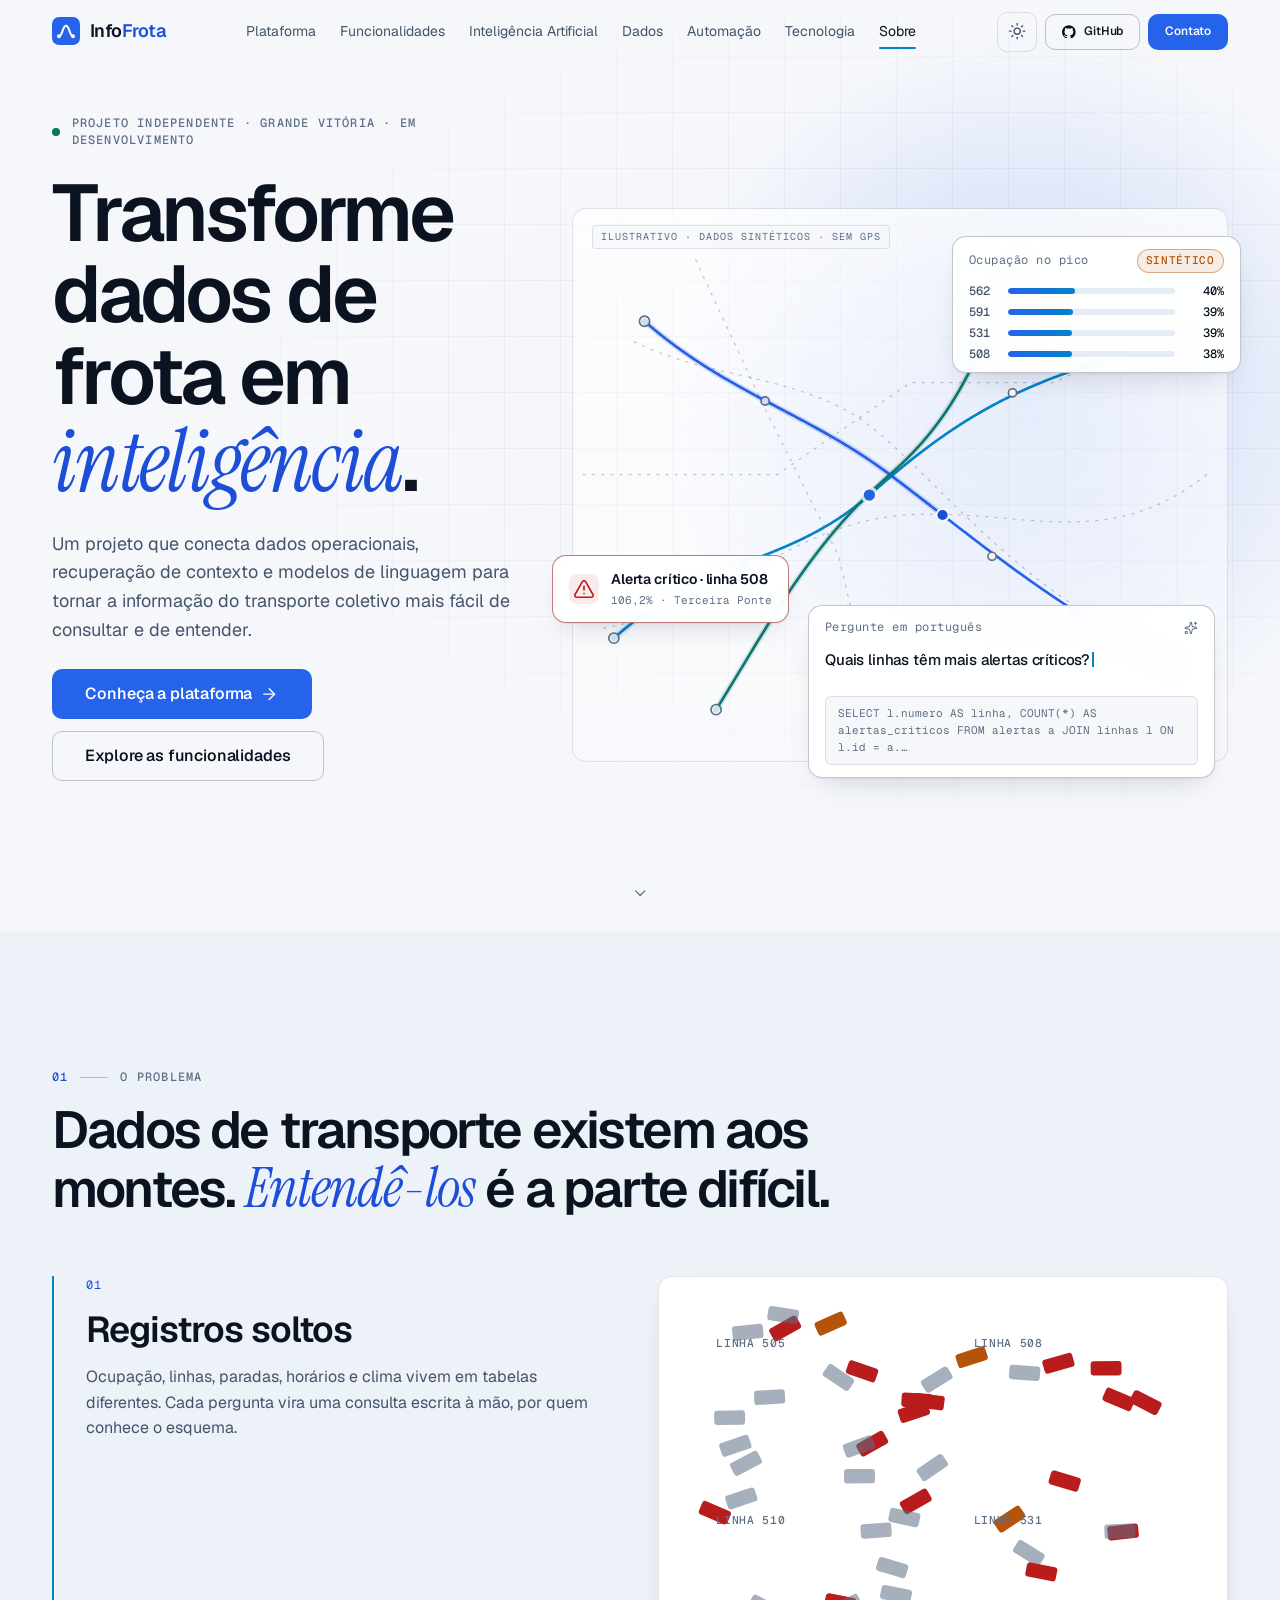
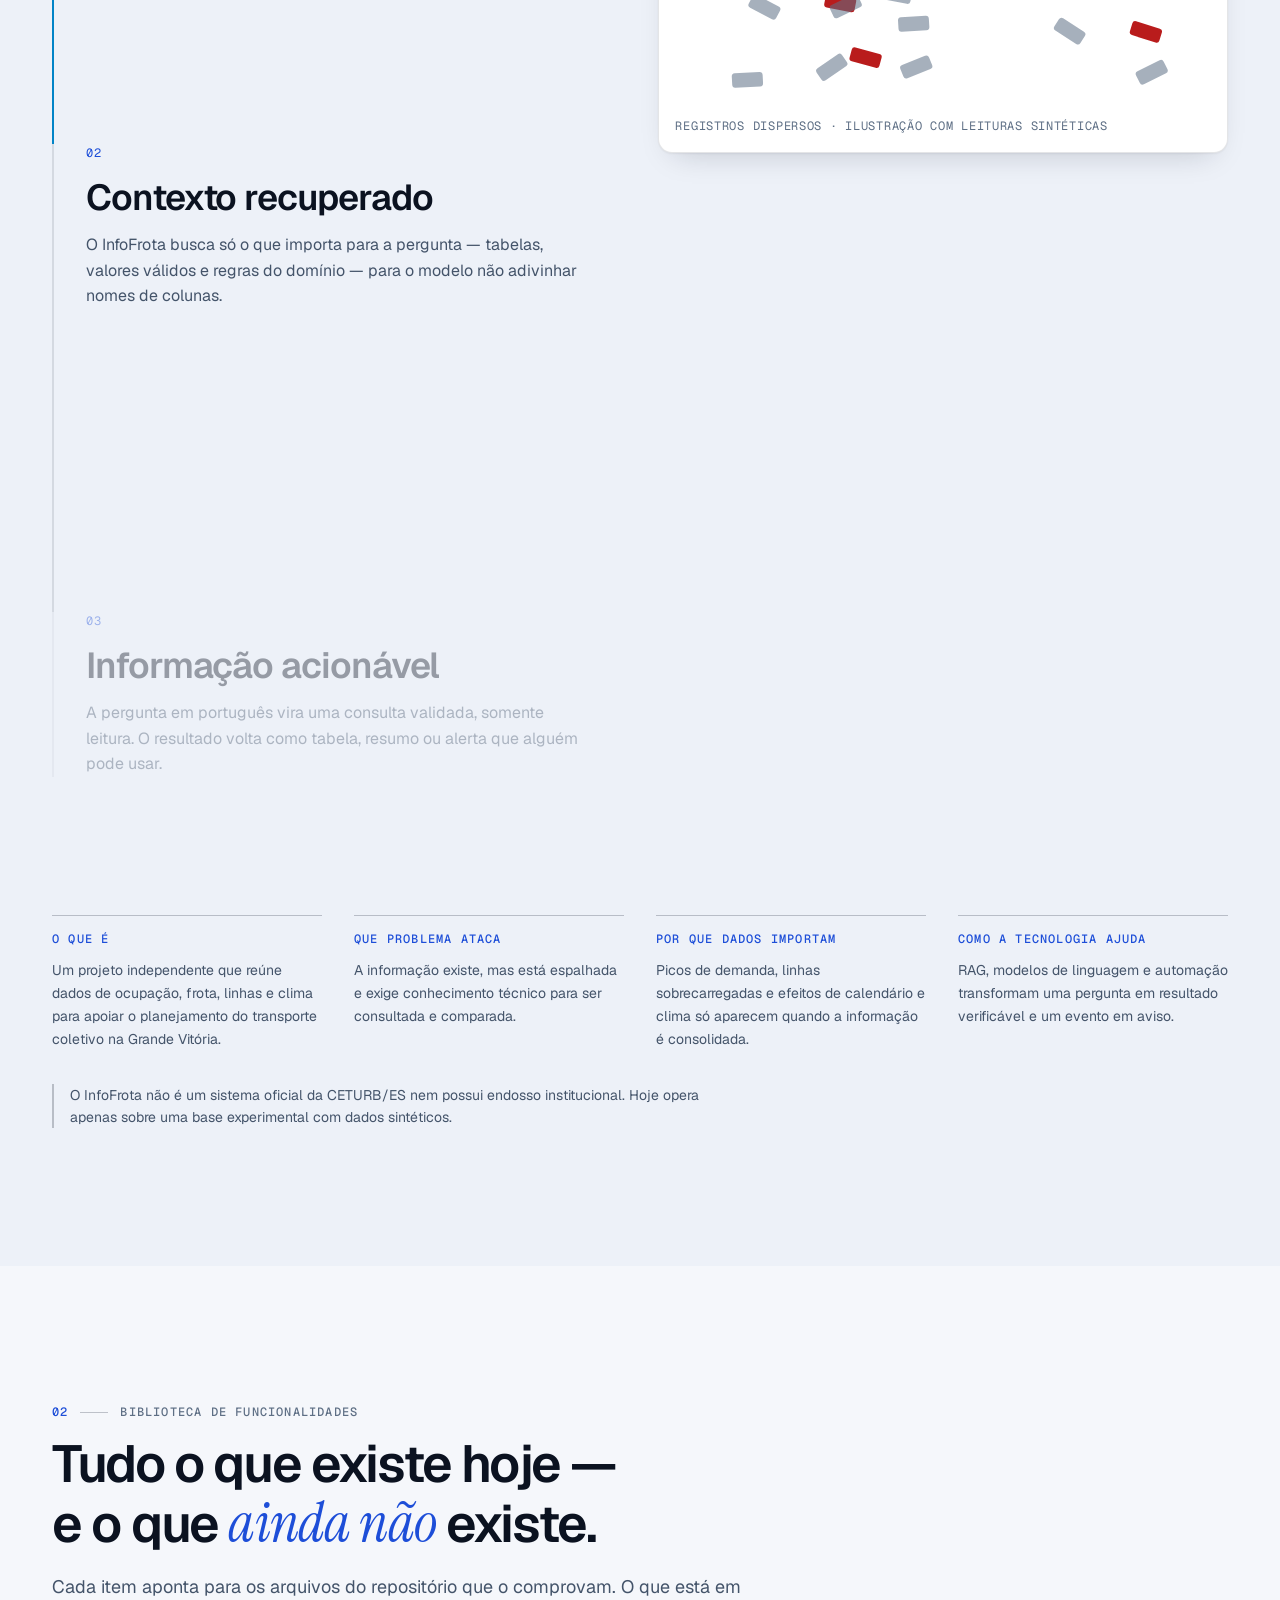
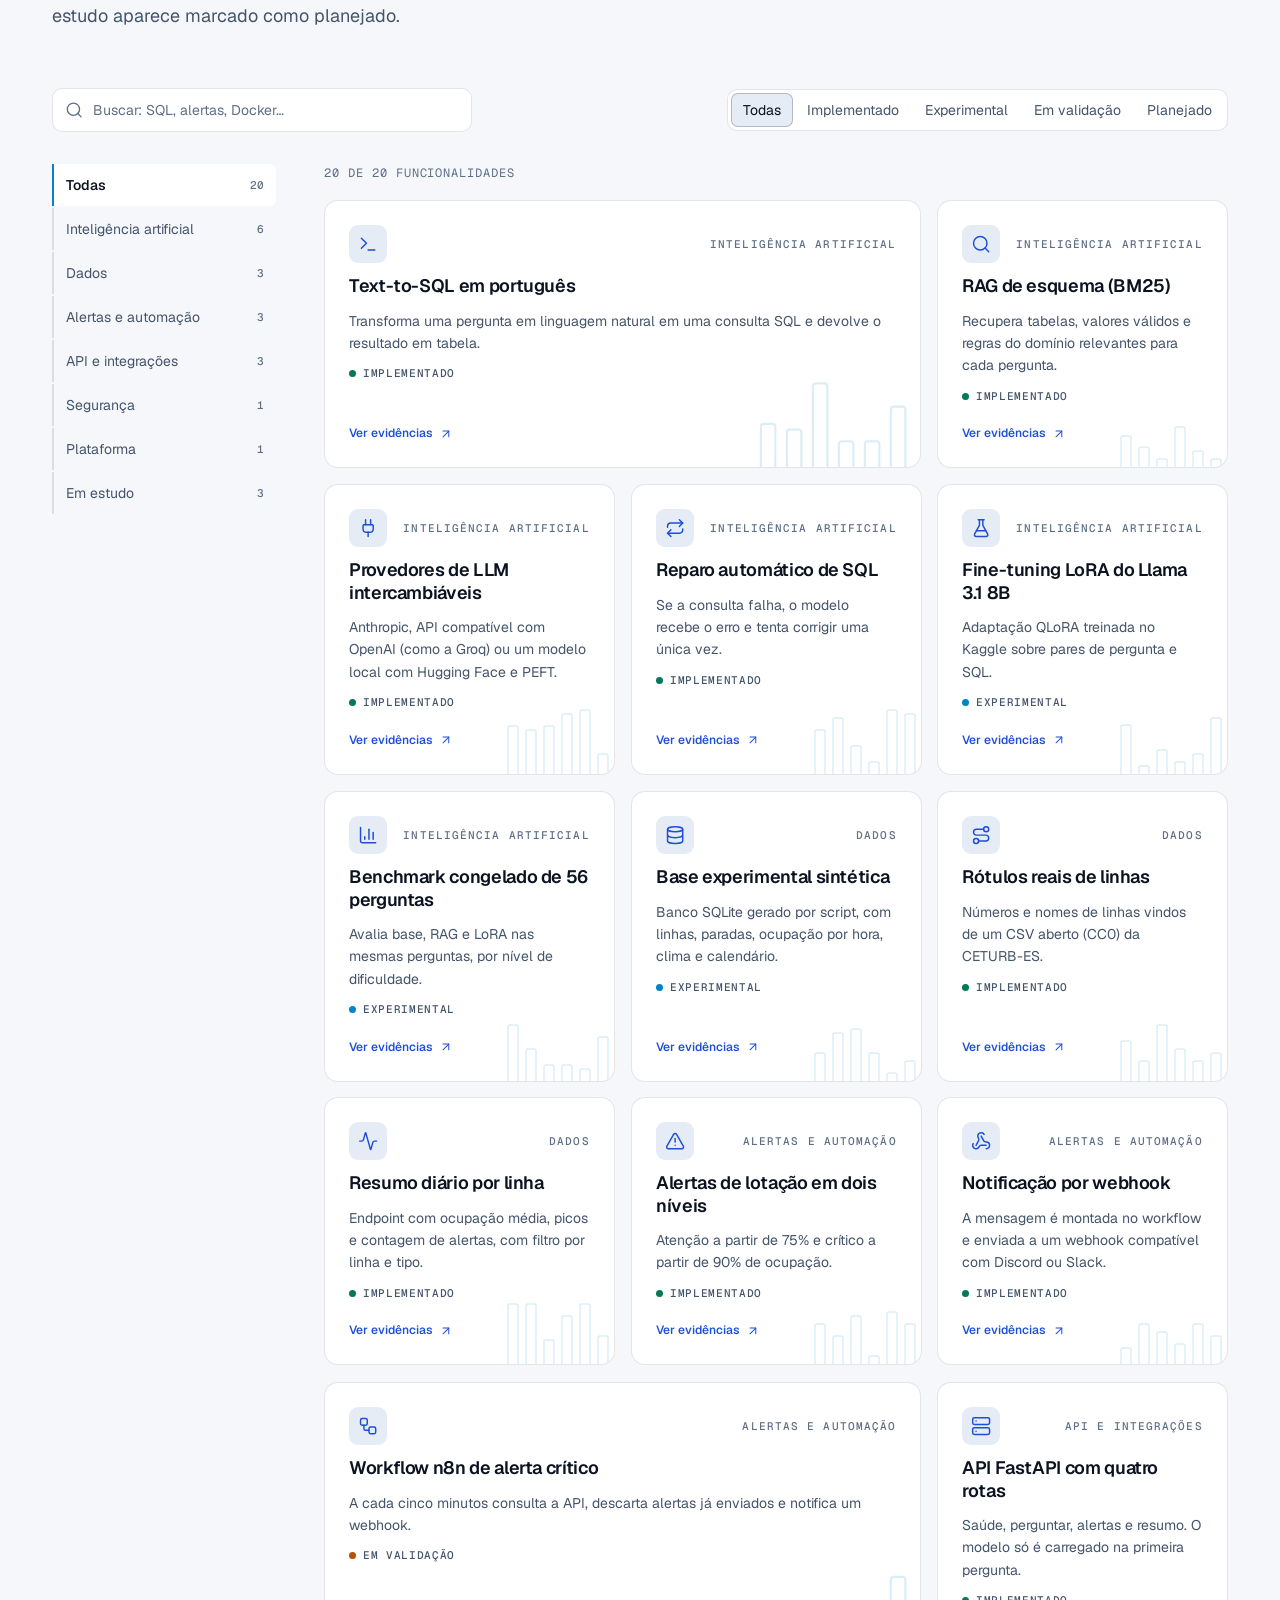
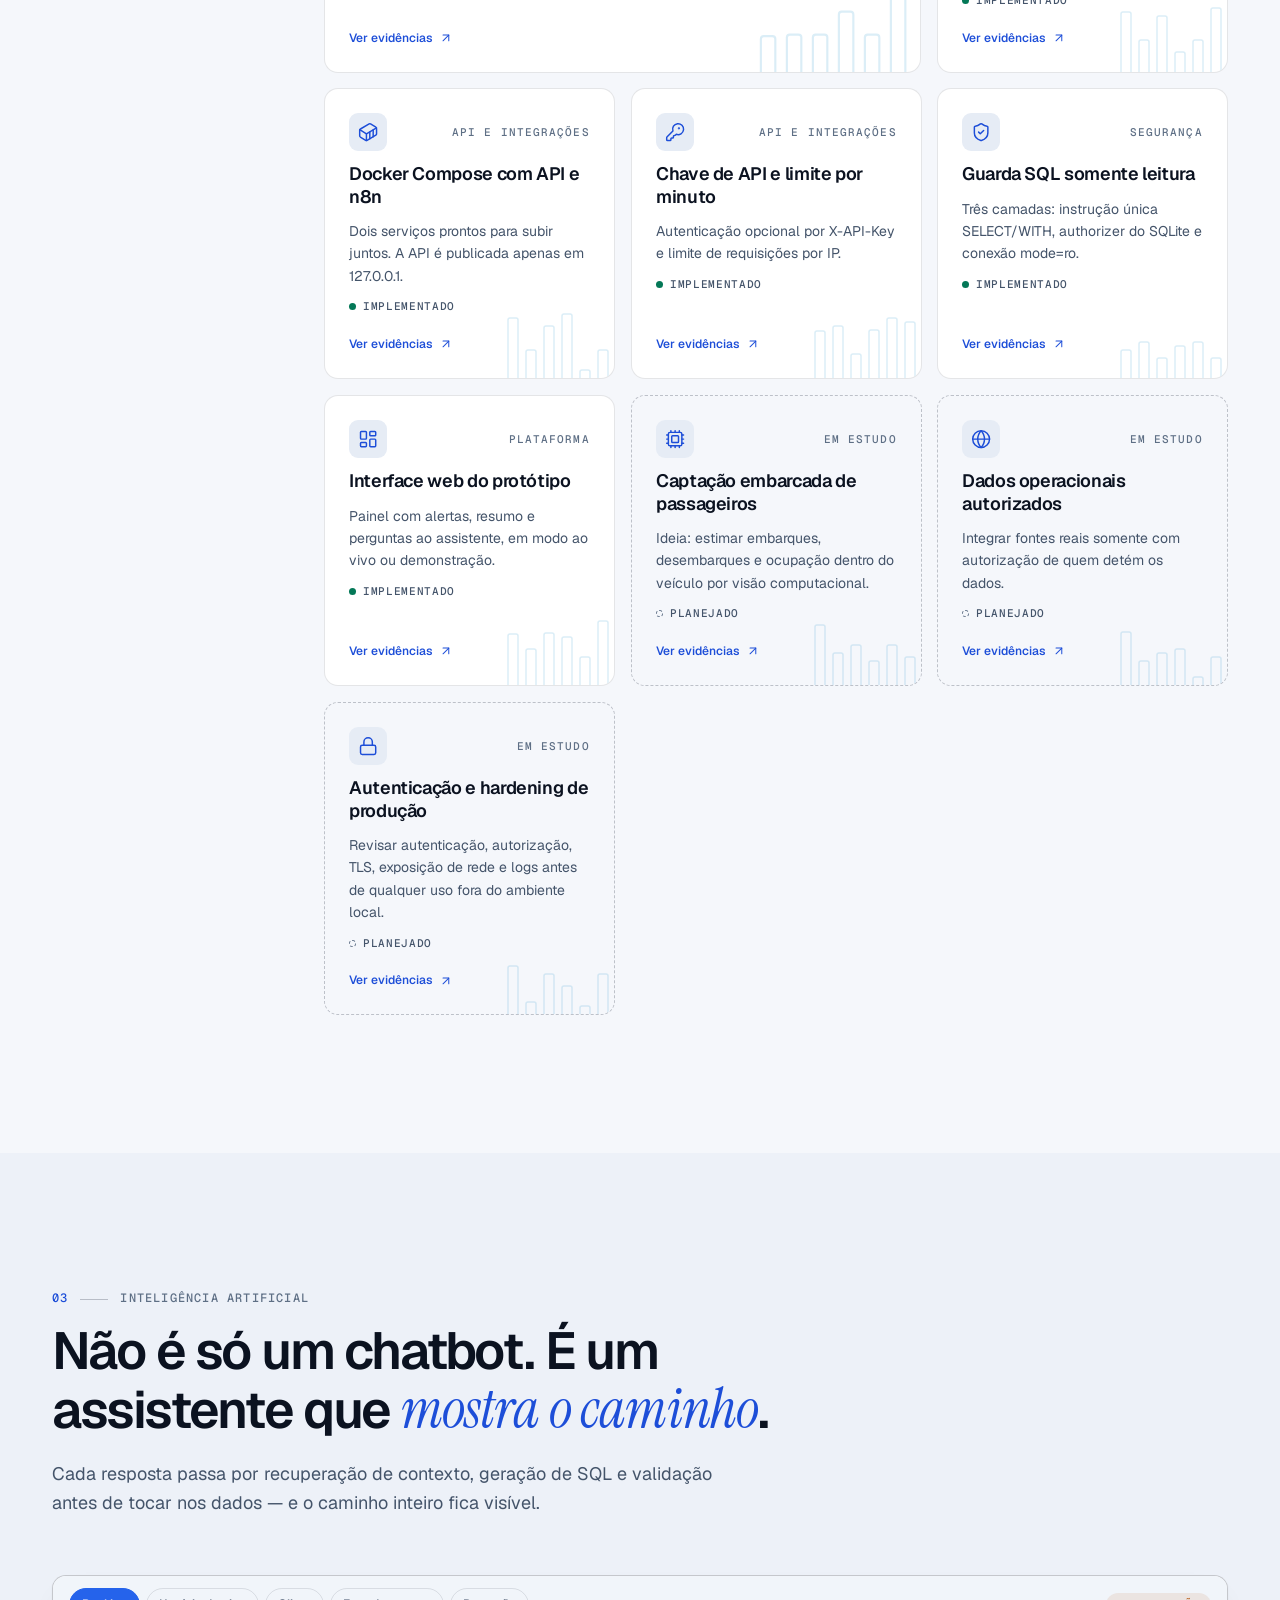
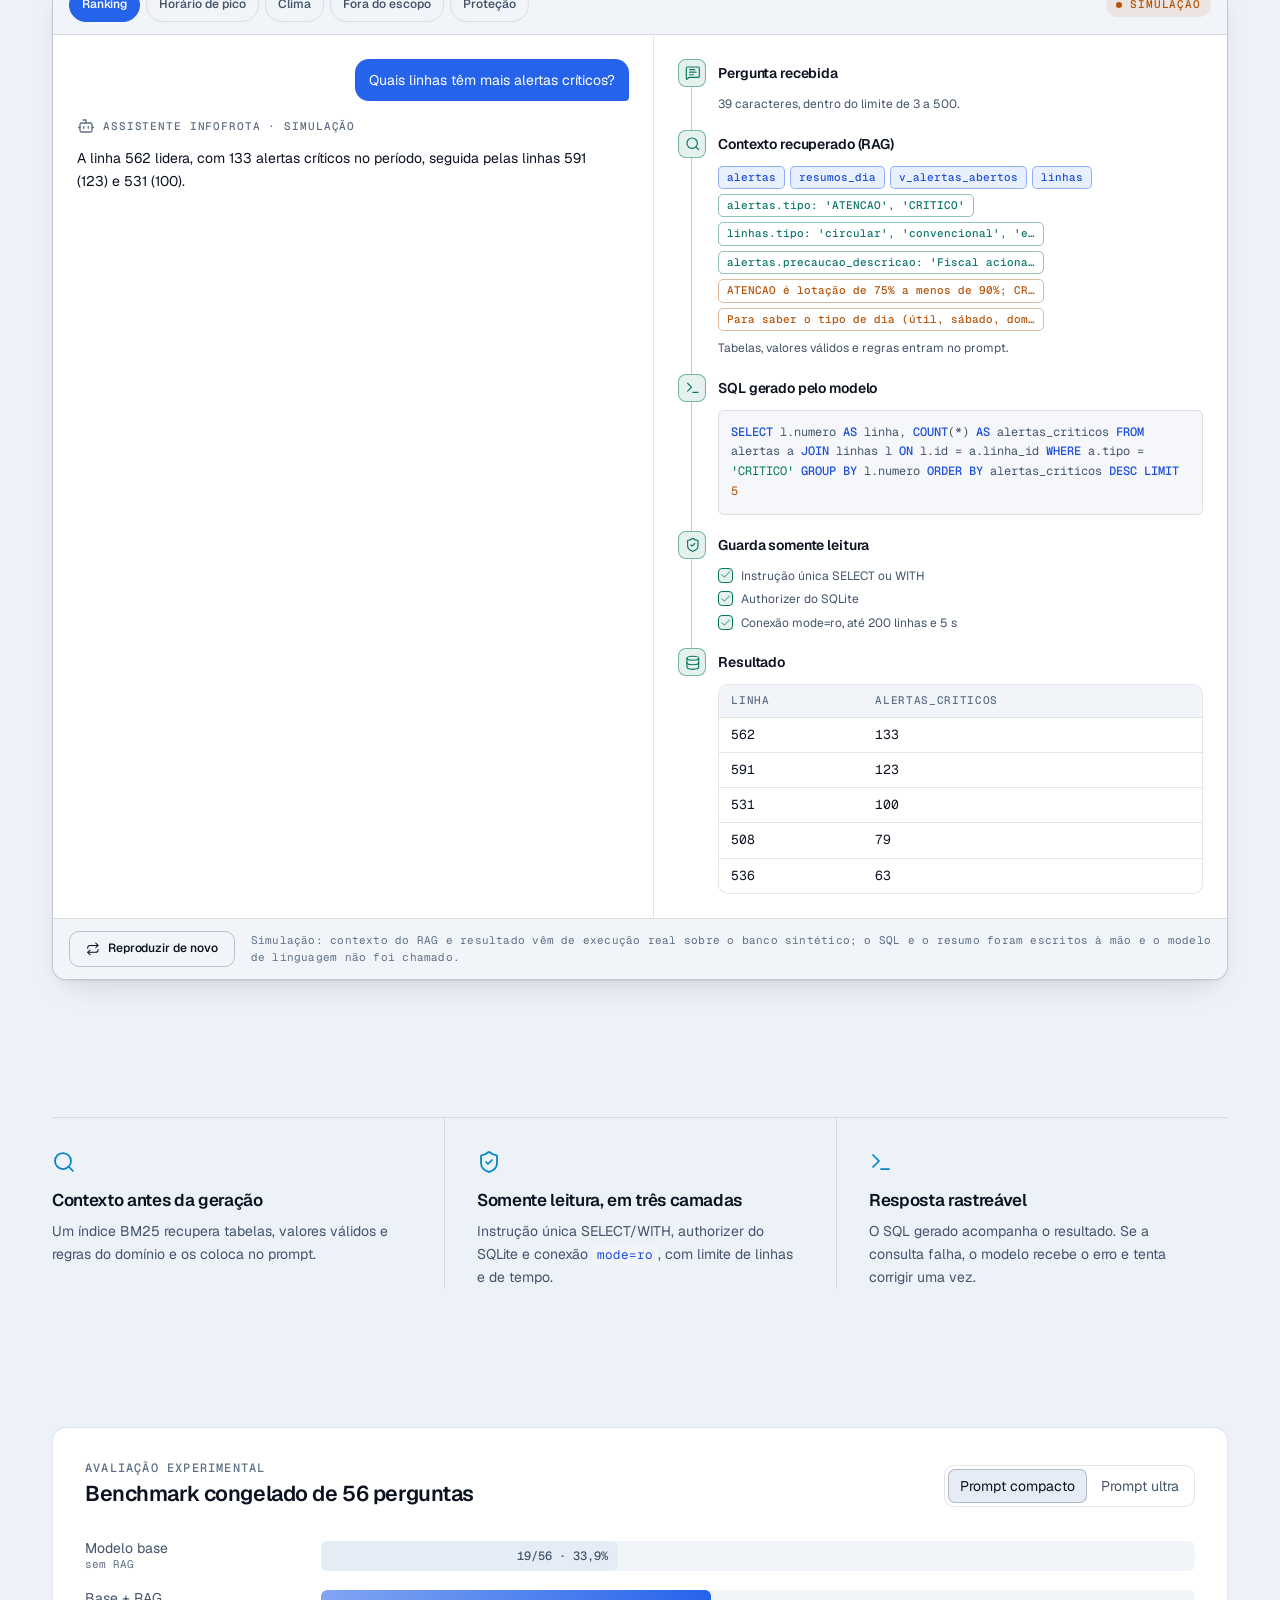
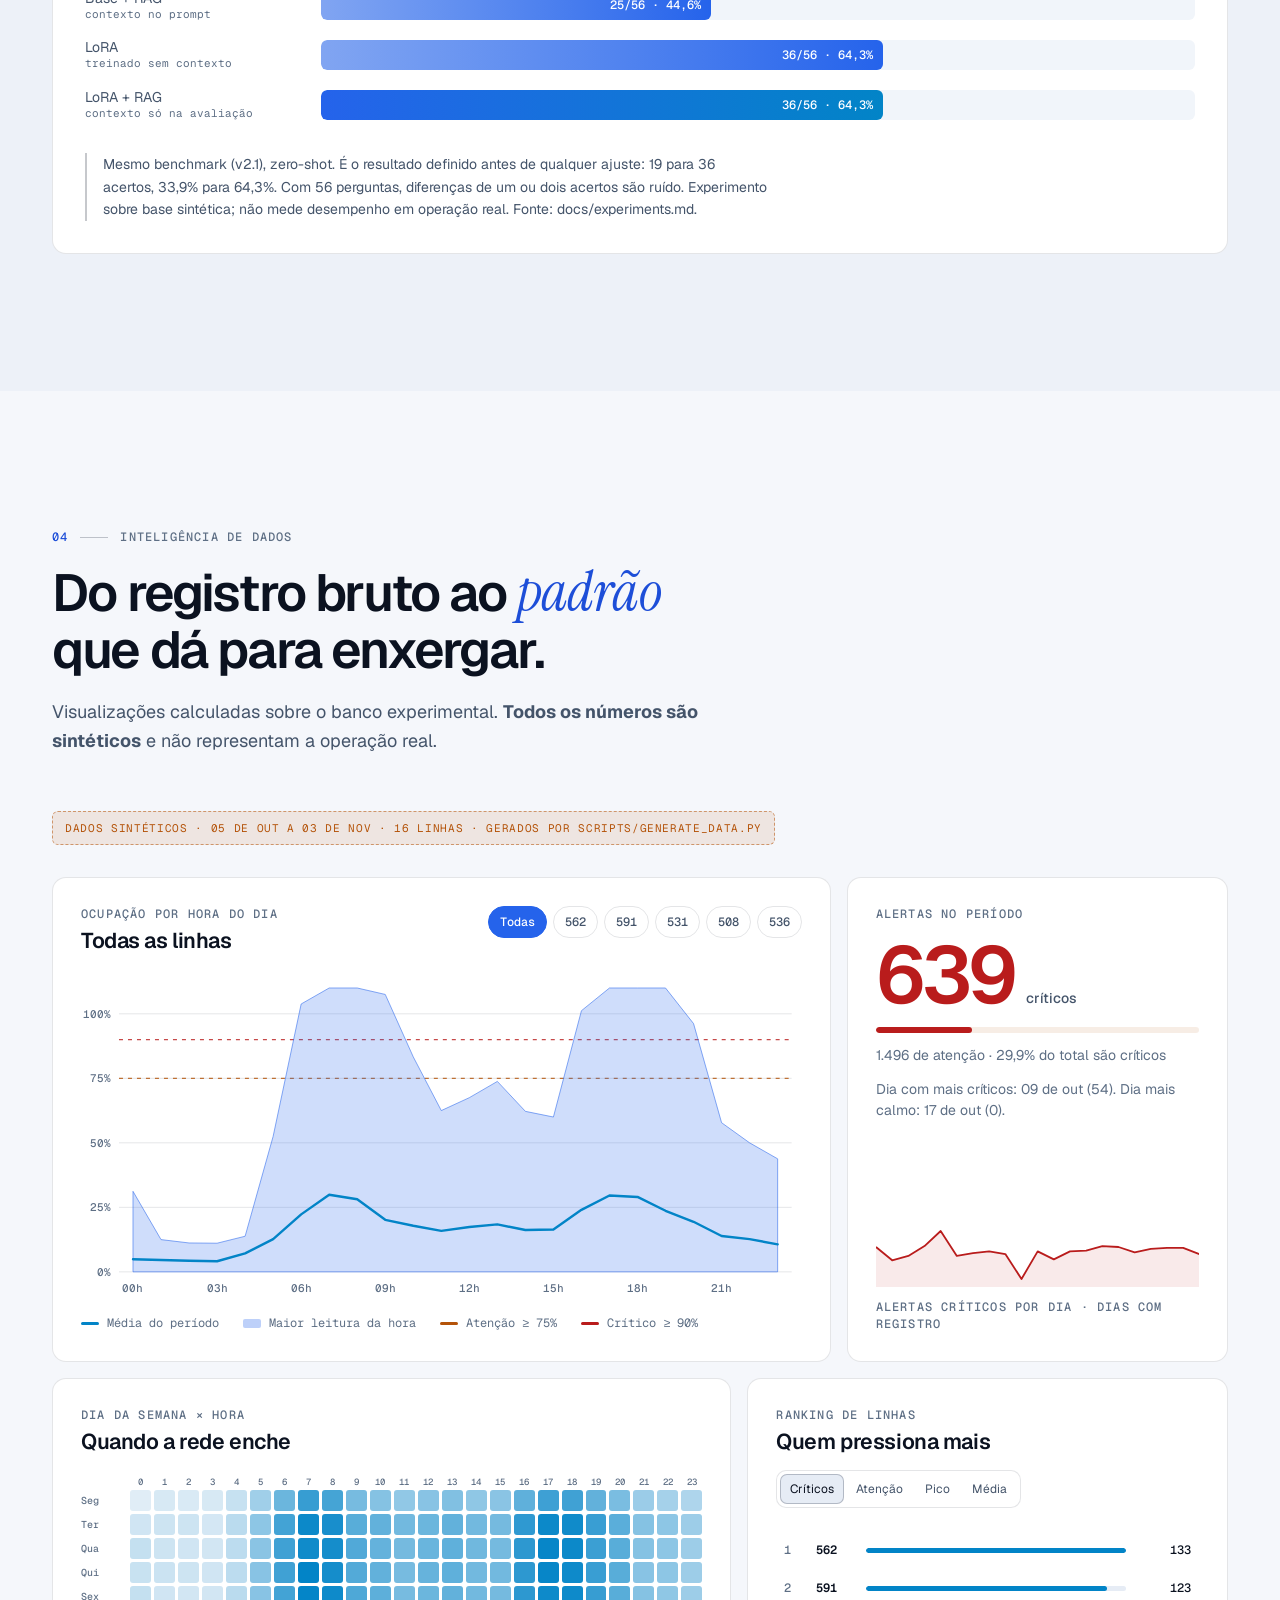
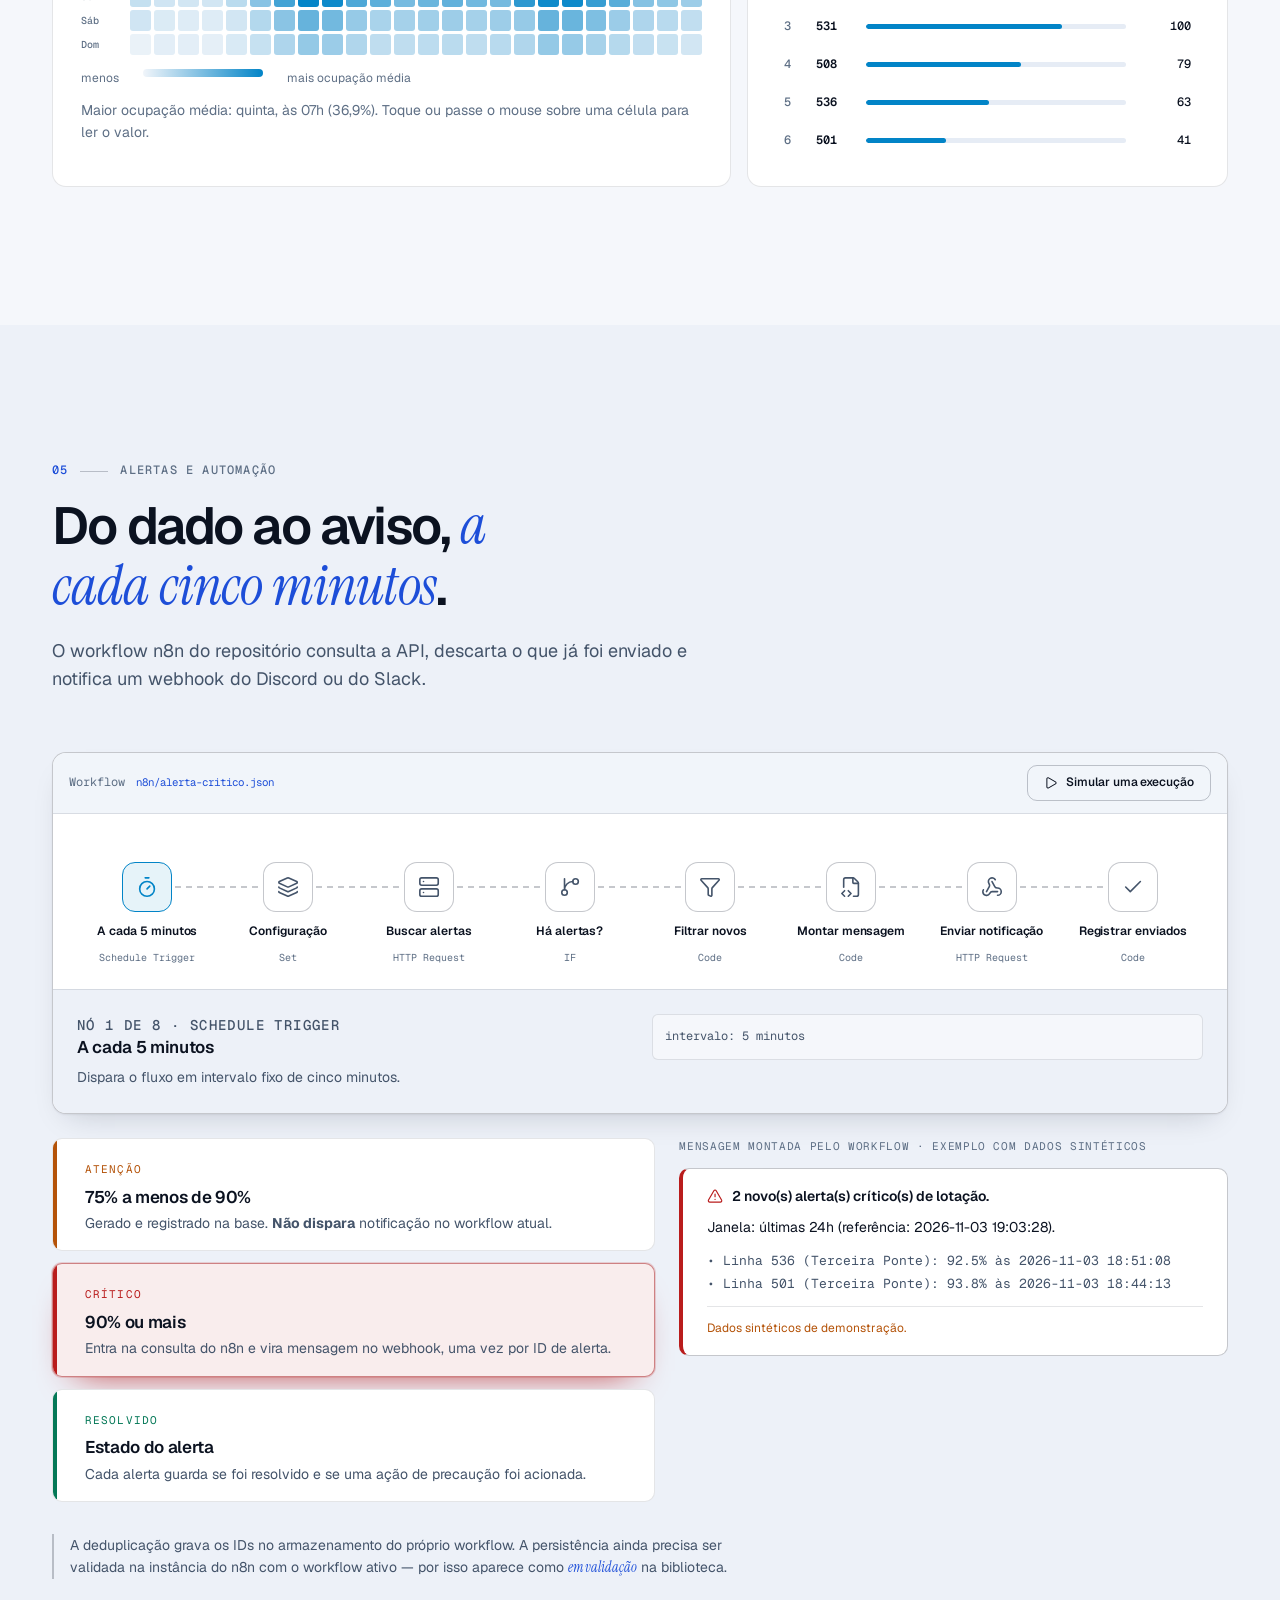
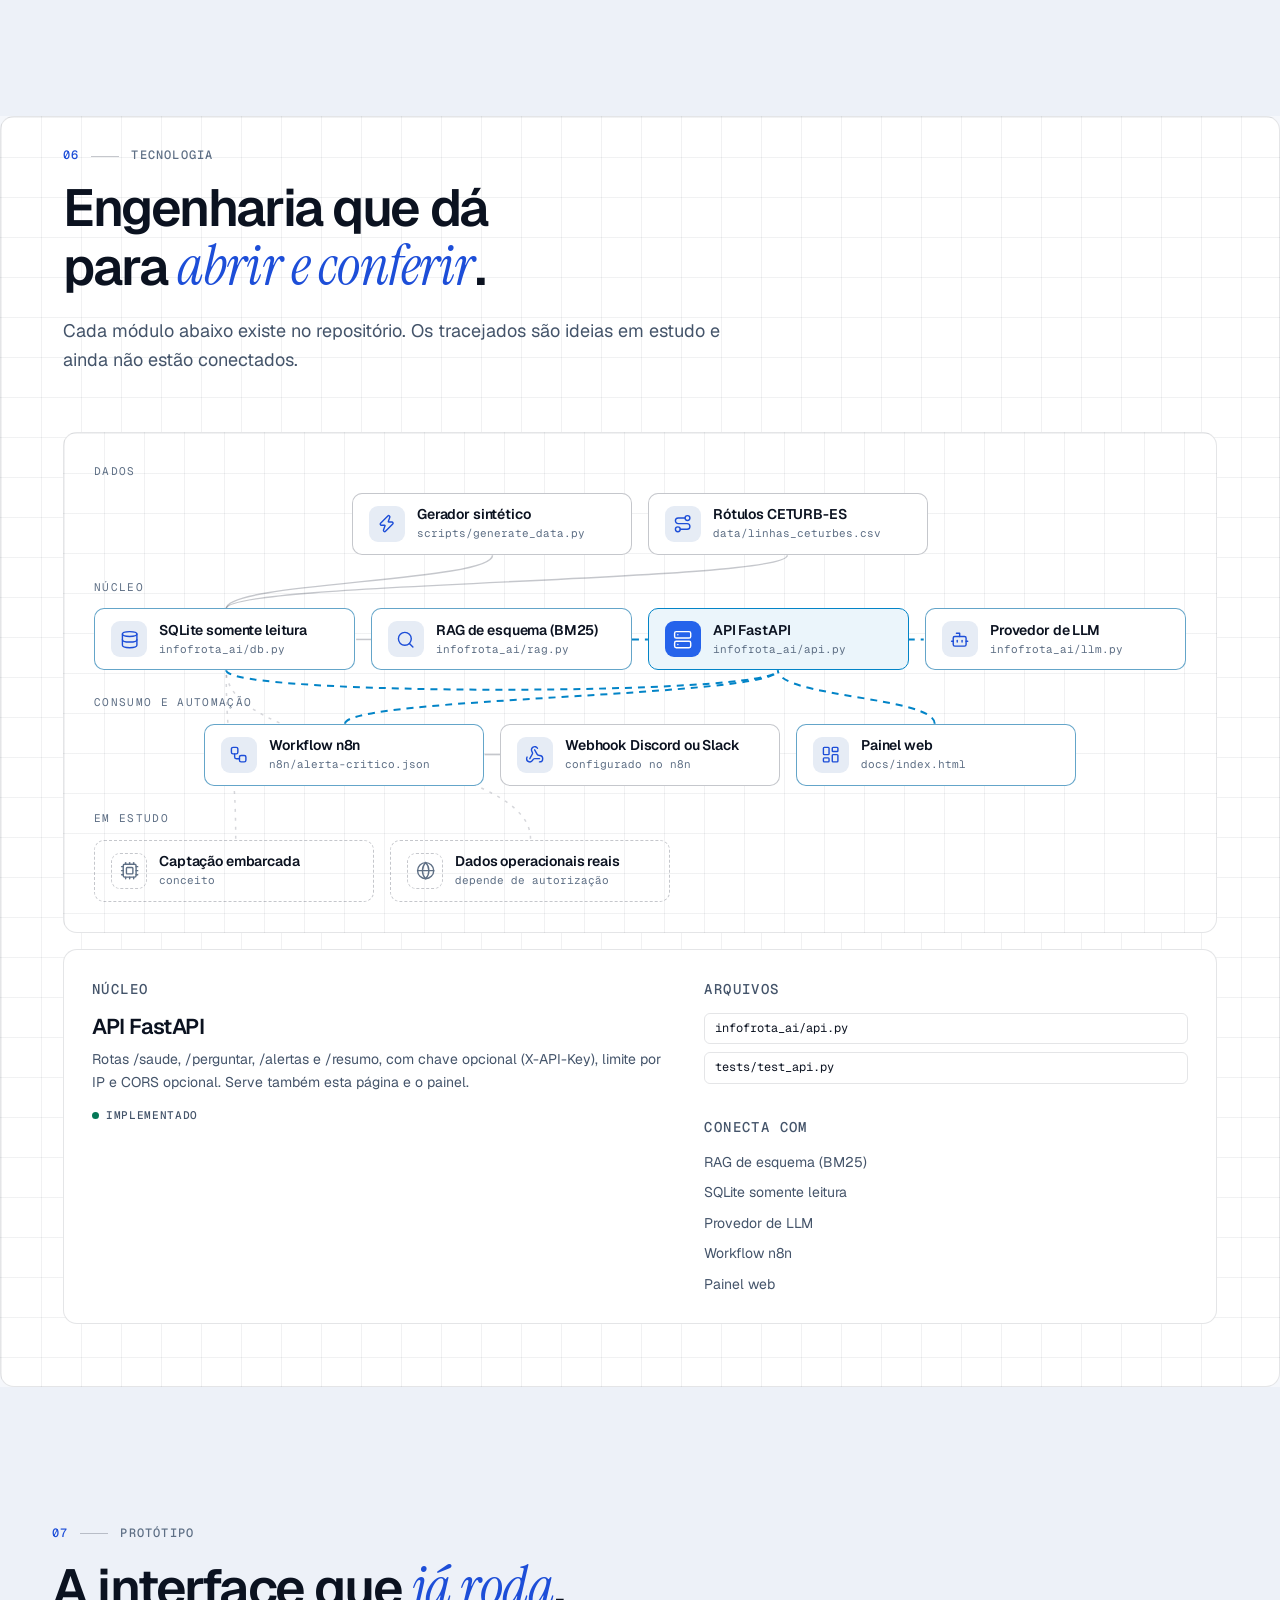
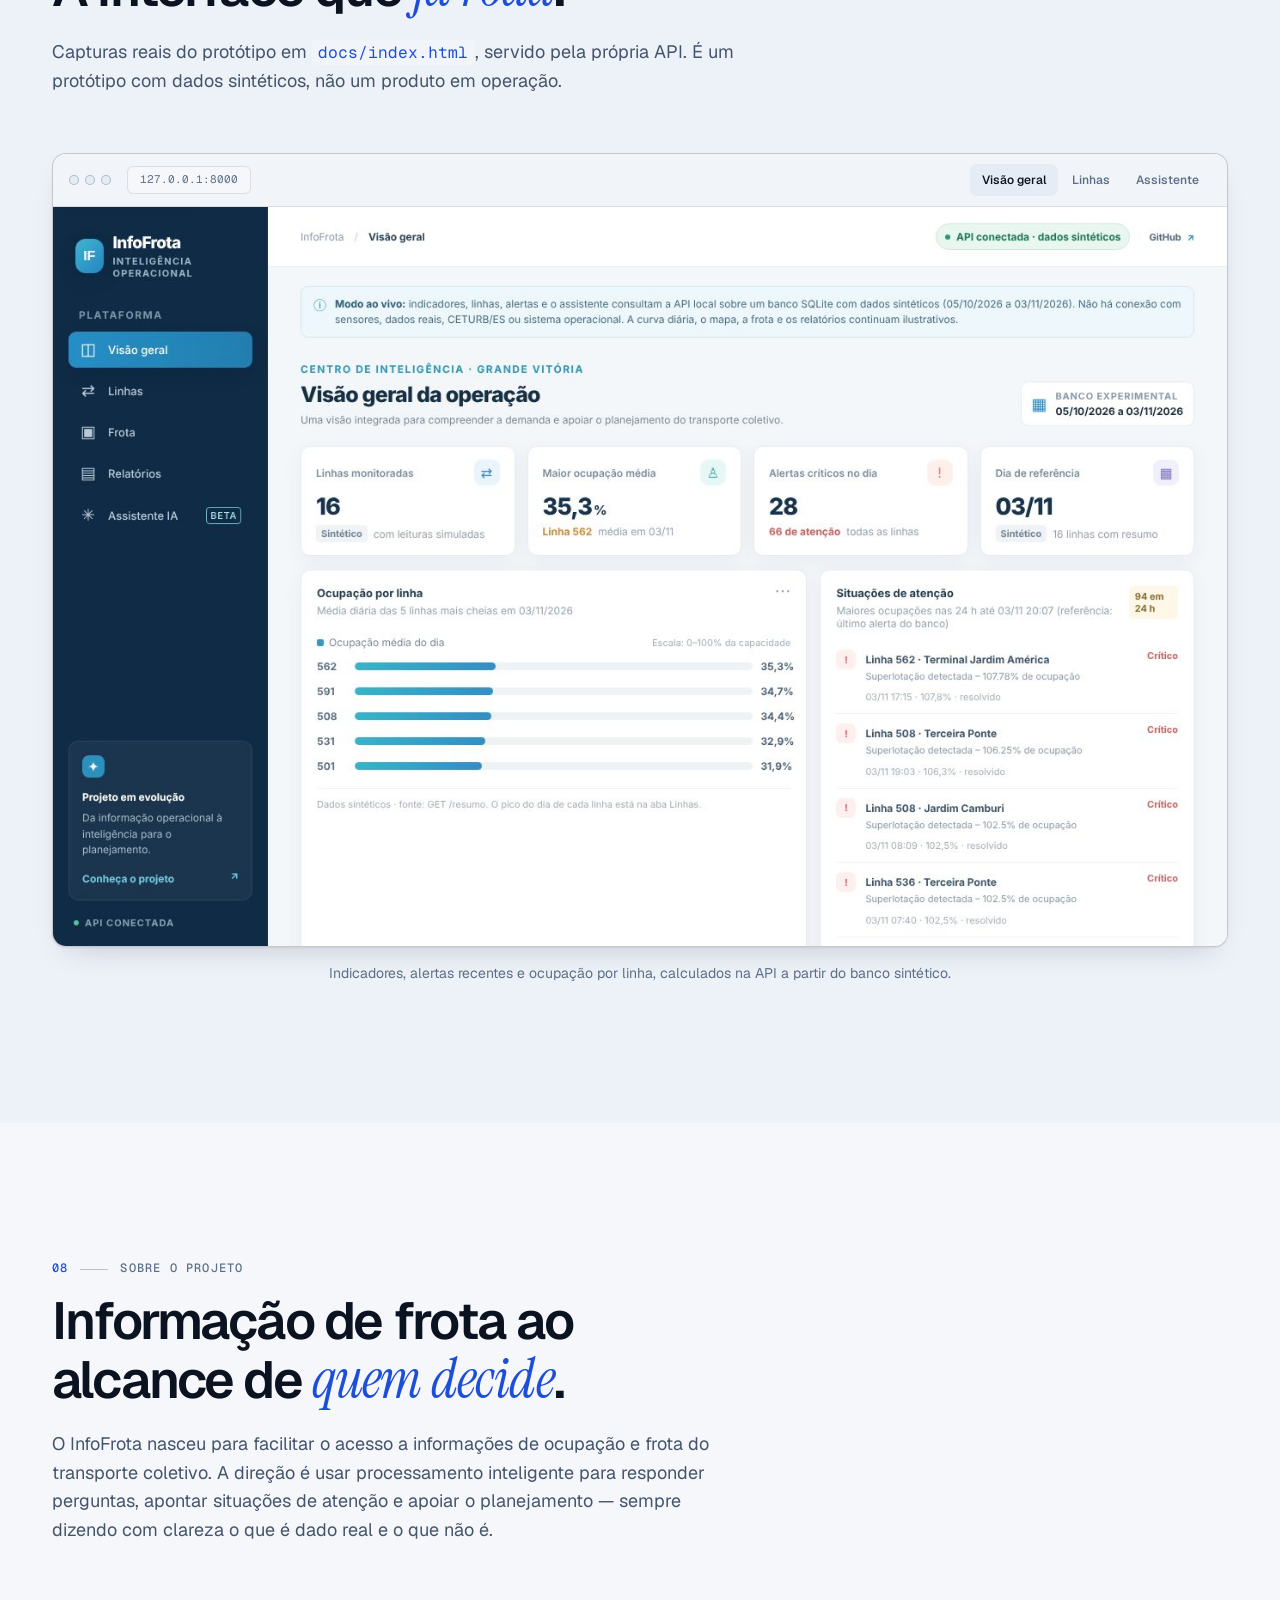
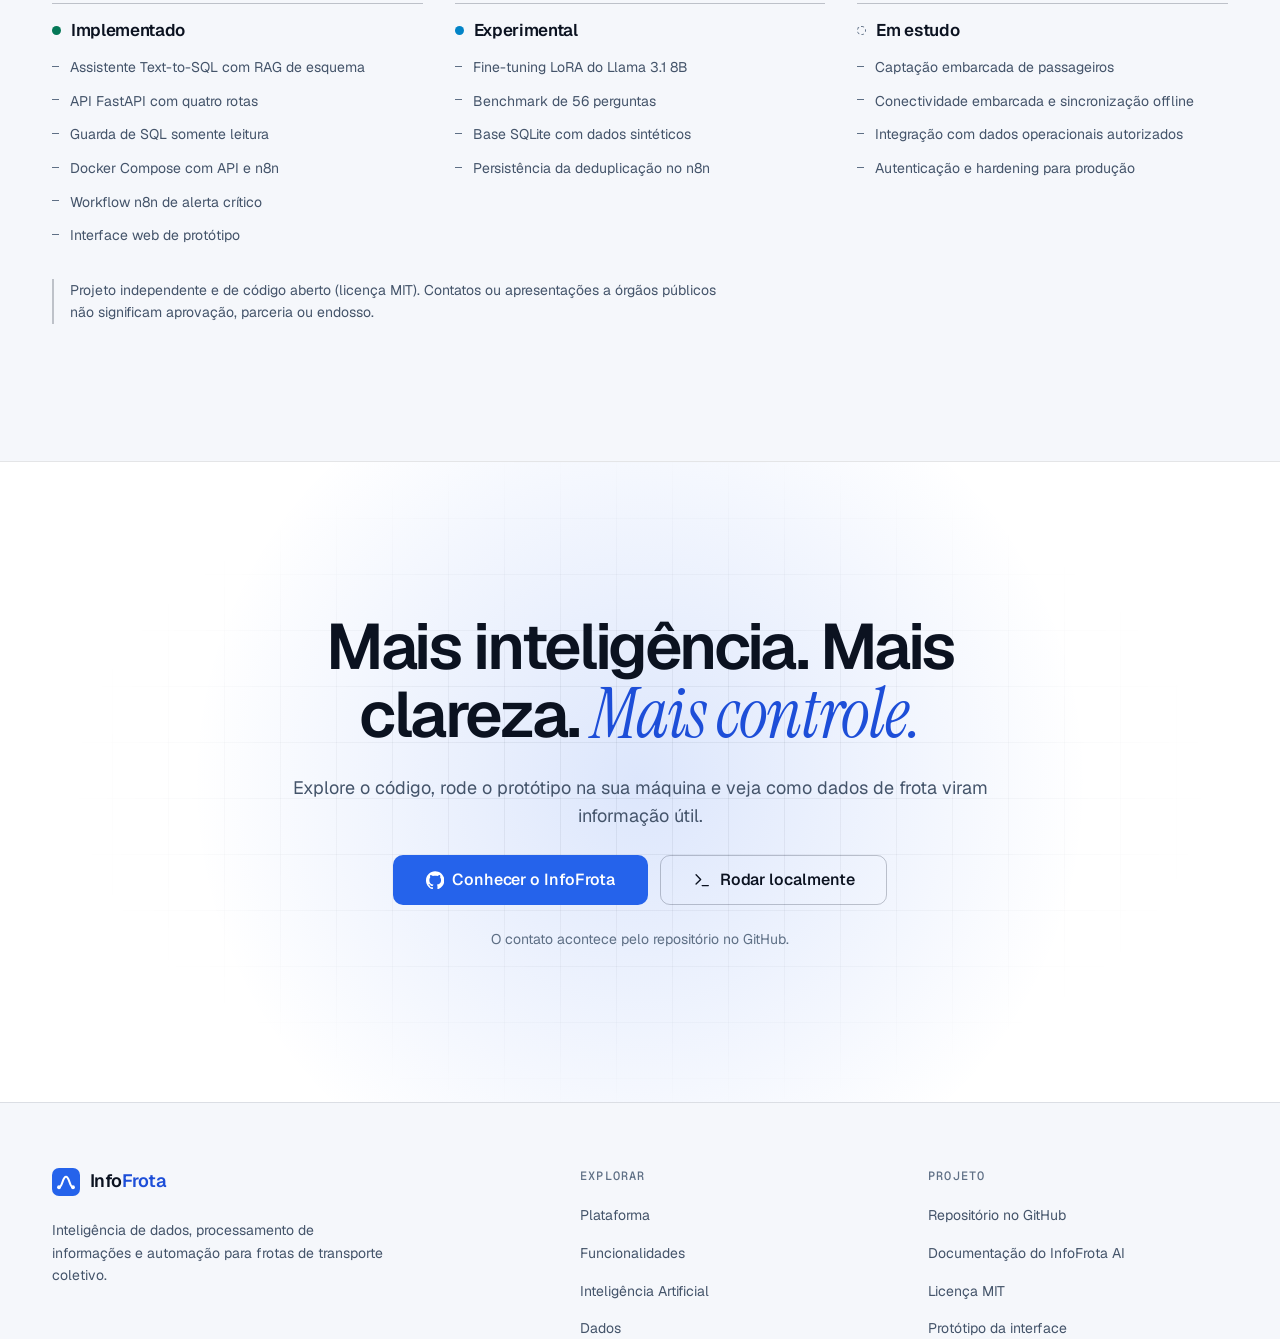
==== docs/site/index.html @ 48bf7f3e "corrigindo rotas de arquivos" ====
<!doctype html>
<html lang="pt-BR" data-theme="dark">
<head>
  <meta charset="utf-8">
  <meta name="viewport" content="width=device-width, initial-scale=1">
  <title>InfoFrota — Inteligência e tecnologia para frotas</title>
  <meta name="description" content="Conheça o InfoFrota, um projeto de tecnologia voltado à inteligência de dados, processamento de informações e automação para frotas de transporte coletivo.">
  <meta name="color-scheme" content="dark light">
  <meta name="theme-color" content="#0B1220">
  <meta name="infofrota-api" content="../">
  <meta property="og:type" content="website">
  <meta property="og:locale" content="pt_BR">
  <meta property="og:title" content="InfoFrota — Inteligência e tecnologia para frotas">
  <meta property="og:description" content="Dados de frota, RAG, Text-to-SQL e automação com n8n em um projeto independente e de código aberto. Protótipo com dados sintéticos.">
  <meta property="og:image" content="assets/img/og.png">
  <meta property="og:image:width" content="1200">
  <meta property="og:image:height" content="630">
  <meta name="twitter:card" content="summary_large_image">
  <link rel="icon" href="assets/img/favicon.svg" type="image/svg+xml">
  <link rel="preload" href="assets/fonts/geist-latin-wght-normal.woff2" as="font" type="font/woff2" crossorigin>
  <link rel="preload" href="assets/fonts/instrument-serif-latin-400-italic.woff2" as="font" type="font/woff2" crossorigin>
  <script>
    /* Aplica o tema antes da primeira pintura (evita flash). Ordem: escolha salva > preferência do sistema. */
    (function () {
      document.documentElement.classList.add("js");
      var t = "dark";
      try { t = localStorage.getItem("infofrota-tema") || (matchMedia("(prefers-color-scheme: light)").matches ? "light" : "dark"); } catch (e) {}
      document.documentElement.dataset.theme = t === "light" ? "light" : "dark";
    })();
  </script>
  <link rel="stylesheet" href="assets/css/tokens.css">
  <link rel="stylesheet" href="assets/css/base.css">
  <link rel="stylesheet" href="assets/css/components.css">
  <link rel="stylesheet" href="assets/css/sections.css">
</head>
<body>
<svg xmlns="http://www.w3.org/2000/svg" width="0" height="0" style="position:absolute" aria-hidden="true" focusable="false">
<symbol id="i-menu" viewBox="0 0 24 24"><path d="M4 5h16" /> <path d="M4 12h16" /> <path d="M4 19h16" /></symbol>
<symbol id="i-x" viewBox="0 0 24 24"><path d="M18 6 6 18" /> <path d="m6 6 12 12" /></symbol>
<symbol id="i-sun" viewBox="0 0 24 24"><circle cx="12" cy="12" r="4" /> <path d="M12 2v2" /> <path d="M12 20v2" /> <path d="m4.93 4.93 1.41 1.41" /> <path d="m17.66 17.66 1.41 1.41" /> <path d="M2 12h2" /> <path d="M20 12h2" /> <path d="m6.34 17.66-1.41 1.41" /> <path d="m19.07 4.93-1.41 1.41" /></symbol>
<symbol id="i-moon" viewBox="0 0 24 24"><path d="M20.985 12.486a9 9 0 1 1-9.473-9.472c.405-.022.617.46.402.803a6 6 0 0 0 8.268 8.268c.344-.215.825-.004.803.401" /></symbol>
<symbol id="i-arrow-right" viewBox="0 0 24 24"><path d="M5 12h14" /> <path d="m12 5 7 7-7 7" /></symbol>
<symbol id="i-arrow-up-right" viewBox="0 0 24 24"><path d="M7 7h10v10" /> <path d="M7 17 17 7" /></symbol>
<symbol id="i-message-square-text" viewBox="0 0 24 24"><path d="M22 17a2 2 0 0 1-2 2H6.828a2 2 0 0 0-1.414.586l-2.202 2.202A.71.71 0 0 1 2 21.286V5a2 2 0 0 1 2-2h16a2 2 0 0 1 2 2z" /> <path d="M7 11h10" /> <path d="M7 15h6" /> <path d="M7 7h8" /></symbol>
<symbol id="i-database" viewBox="0 0 24 24"><ellipse cx="12" cy="5" rx="9" ry="3" /> <path d="M3 5V19A9 3 0 0 0 21 19V5" /> <path d="M3 12A9 3 0 0 0 21 12" /></symbol>
<symbol id="i-search" viewBox="0 0 24 24"><path d="m21 21-4.34-4.34" /> <circle cx="11" cy="11" r="8" /></symbol>
<symbol id="i-shield-check" viewBox="0 0 24 24"><path d="M20 13c0 5-3.5 7.5-7.66 8.95a1 1 0 0 1-.67-.01C7.5 20.5 4 18 4 13V6a1 1 0 0 1 1-1c2 0 4.5-1.2 6.24-2.72a1.17 1.17 0 0 1 1.52 0C14.51 3.81 17 5 19 5a1 1 0 0 1 1 1z" /> <path d="m9 12 2 2 4-4" /></symbol>
<symbol id="i-bell" viewBox="0 0 24 24"><path d="M10.268 21a2 2 0 0 0 3.464 0" /> <path d="M3.262 15.326A1 1 0 0 0 4 17h16a1 1 0 0 0 .74-1.673C19.41 13.956 18 12.499 18 8A6 6 0 0 0 6 8c0 4.499-1.411 5.956-2.738 7.326" /></symbol>
<symbol id="i-workflow" viewBox="0 0 24 24"><rect width="8" height="8" x="3" y="3" rx="2" /> <path d="M7 11v4a2 2 0 0 0 2 2h4" /> <rect width="8" height="8" x="13" y="13" rx="2" /></symbol>
<symbol id="i-container" viewBox="0 0 24 24"><path d="M22 7.7c0-.6-.4-1.2-.8-1.5l-6.3-3.9a1.72 1.72 0 0 0-1.7 0l-10.3 6c-.5.2-.9.8-.9 1.4v6.6c0 .5.4 1.2.8 1.5l6.3 3.9a1.72 1.72 0 0 0 1.7 0l10.3-6c.5-.3.9-1 .9-1.5Z" /> <path d="M10 21.9V14L2.1 9.1" /> <path d="m10 14 11.9-6.9" /> <path d="M14 19.8v-8.1" /> <path d="M18 17.5V9.4" /></symbol>
<symbol id="i-plug" viewBox="0 0 24 24"><path d="M12 22v-5" /> <path d="M15 8V2" /> <path d="M17 8a1 1 0 0 1 1 1v4a4 4 0 0 1-4 4h-4a4 4 0 0 1-4-4V9a1 1 0 0 1 1-1z" /> <path d="M9 8V2" /></symbol>
<symbol id="i-server" viewBox="0 0 24 24"><rect width="20" height="8" x="2" y="2" rx="2" ry="2" /> <rect width="20" height="8" x="2" y="14" rx="2" ry="2" /> <line x1="6" x2="6.01" y1="6" y2="6" /> <line x1="6" x2="6.01" y1="18" y2="18" /></symbol>
<symbol id="i-cpu" viewBox="0 0 24 24"><path d="M12 20v2" /> <path d="M12 2v2" /> <path d="M17 20v2" /> <path d="M17 2v2" /> <path d="M2 12h2" /> <path d="M2 17h2" /> <path d="M2 7h2" /> <path d="M20 12h2" /> <path d="M20 17h2" /> <path d="M20 7h2" /> <path d="M7 20v2" /> <path d="M7 2v2" /> <rect x="4" y="4" width="16" height="16" rx="2" /> <rect x="8" y="8" width="8" height="8" rx="1" /></symbol>
<symbol id="i-chart-column" viewBox="0 0 24 24"><path d="M3 3v16a2 2 0 0 0 2 2h16" /> <path d="M18 17V9" /> <path d="M13 17V5" /> <path d="M8 17v-3" /></symbol>
<symbol id="i-activity" viewBox="0 0 24 24"><path d="M22 12h-2.48a2 2 0 0 0-1.93 1.46l-2.35 8.36a.25.25 0 0 1-.48 0L9.24 2.18a.25.25 0 0 0-.48 0l-2.35 8.36A2 2 0 0 1 4.49 12H2" /></symbol>
<symbol id="i-git-branch" viewBox="0 0 24 24"><path d="M15 6a9 9 0 0 0-9 9V3" /> <circle cx="18" cy="6" r="3" /> <circle cx="6" cy="18" r="3" /></symbol>
<symbol id="i-check" viewBox="0 0 24 24"><path d="M20 6 9 17l-5-5" /></symbol>
<symbol id="i-clock" viewBox="0 0 24 24"><circle cx="12" cy="12" r="10" /> <path d="M12 6v6l4 2" /></symbol>
<symbol id="i-layers" viewBox="0 0 24 24"><path d="M12.83 2.18a2 2 0 0 0-1.66 0L2.6 6.08a1 1 0 0 0 0 1.83l8.58 3.91a2 2 0 0 0 1.66 0l8.58-3.9a1 1 0 0 0 0-1.83z" /> <path d="M2 12a1 1 0 0 0 .58.91l8.6 3.91a2 2 0 0 0 1.65 0l8.58-3.9A1 1 0 0 0 22 12" /> <path d="M2 17a1 1 0 0 0 .58.91l8.6 3.91a2 2 0 0 0 1.65 0l8.58-3.9A1 1 0 0 0 22 17" /></symbol>
<symbol id="i-sparkles" viewBox="0 0 24 24"><path d="M11.017 2.814a1 1 0 0 1 1.966 0l1.051 5.558a2 2 0 0 0 1.594 1.594l5.558 1.051a1 1 0 0 1 0 1.966l-5.558 1.051a2 2 0 0 0-1.594 1.594l-1.051 5.558a1 1 0 0 1-1.966 0l-1.051-5.558a2 2 0 0 0-1.594-1.594l-5.558-1.051a1 1 0 0 1 0-1.966l5.558-1.051a2 2 0 0 0 1.594-1.594z" /> <path d="M20 2v4" /> <path d="M22 4h-4" /> <circle cx="4" cy="20" r="2" /></symbol>
<symbol id="i-terminal" viewBox="0 0 24 24"><path d="M12 19h8" /> <path d="m4 17 6-6-6-6" /></symbol>
<symbol id="i-route" viewBox="0 0 24 24"><circle cx="6" cy="19" r="3" /> <path d="M9 19h8.5a3.5 3.5 0 0 0 0-7h-11a3.5 3.5 0 0 1 0-7H15" /> <circle cx="18" cy="5" r="3" /></symbol>
<symbol id="i-triangle-alert" viewBox="0 0 24 24"><path d="m21.73 18-8-14a2 2 0 0 0-3.48 0l-8 14A2 2 0 0 0 4 21h16a2 2 0 0 0 1.73-3" /> <path d="M12 9v4" /> <path d="M12 17h.01" /></symbol>
<symbol id="i-play" viewBox="0 0 24 24"><path d="M5 5a2 2 0 0 1 3.008-1.728l11.997 6.998a2 2 0 0 1 .003 3.458l-12 7A2 2 0 0 1 5 19z" /></symbol>
<symbol id="i-file-code-2" viewBox="0 0 24 24"><path d="M4 12.15V4a2 2 0 0 1 2-2h8a2.4 2.4 0 0 1 1.706.706l3.588 3.588A2.4 2.4 0 0 1 20 8v12a2 2 0 0 1-2 2h-3.35" /> <path d="M14 2v5a1 1 0 0 0 1 1h5" /> <path d="m5 16-3 3 3 3" /> <path d="m9 22 3-3-3-3" /></symbol>
<symbol id="i-lock" viewBox="0 0 24 24"><rect width="18" height="11" x="3" y="11" rx="2" ry="2" /> <path d="M7 11V7a5 5 0 0 1 10 0v4" /></symbol>
<symbol id="i-key-round" viewBox="0 0 24 24"><path d="M2.586 17.414A2 2 0 0 0 2 18.828V21a1 1 0 0 0 1 1h3a1 1 0 0 0 1-1v-1a1 1 0 0 1 1-1h1a1 1 0 0 0 1-1v-1a1 1 0 0 1 1-1h.172a2 2 0 0 0 1.414-.586l.814-.814a6.5 6.5 0 1 0-4-4z" /> <circle cx="16.5" cy="7.5" r=".5" fill="currentColor" /></symbol>
<symbol id="i-flask-conical" viewBox="0 0 24 24"><path d="M14 2v6a2 2 0 0 0 .245.96l5.51 10.08A2 2 0 0 1 18 22H6a2 2 0 0 1-1.755-2.96l5.51-10.08A2 2 0 0 0 10 8V2" /> <path d="M6.453 15h11.094" /> <path d="M8.5 2h7" /></symbol>
<symbol id="i-webhook" viewBox="0 0 24 24"><path d="M18 16.98h-5.99c-1.1 0-1.95.94-2.48 1.9A4 4 0 0 1 2 17c.01-.7.2-1.4.57-2" /> <path d="m6 17 3.13-5.78c.53-.97.1-2.18-.5-3.1a4 4 0 1 1 6.89-4.06" /> <path d="m12 6 3.13 5.73C15.66 12.7 16.9 13 18 13a4 4 0 0 1 0 8" /></symbol>
<symbol id="i-timer" viewBox="0 0 24 24"><line x1="10" x2="14" y1="2" y2="2" /> <line x1="12" x2="15" y1="14" y2="11" /> <circle cx="12" cy="14" r="8" /></symbol>
<symbol id="i-globe" viewBox="0 0 24 24"><circle cx="12" cy="12" r="10" /> <path d="M12 2a14.5 14.5 0 0 0 0 20 14.5 14.5 0 0 0 0-20" /> <path d="M2 12h20" /></symbol>
<symbol id="i-layout-dashboard" viewBox="0 0 24 24"><rect width="7" height="9" x="3" y="3" rx="1" /> <rect width="7" height="5" x="14" y="3" rx="1" /> <rect width="7" height="9" x="14" y="12" rx="1" /> <rect width="7" height="5" x="3" y="16" rx="1" /></symbol>
<symbol id="i-zap" viewBox="0 0 24 24"><path d="M15.914 4a1.5 1.5 0 00-2.474-1.561l-9 9A1.5 1.5 0 005.5 14h4.002a.5.5 0 01.471.666L8.086 20a1.5 1.5 0 002.475 1.56l9-9A1.5 1.5 0 0018.5 10h-3.997a.5.5 0 01-.472-.667z" /></symbol>
<symbol id="i-bot" viewBox="0 0 24 24"><path d="M12 8V4H8" /> <rect width="16" height="12" x="4" y="8" rx="2" /> <path d="M2 14h2" /> <path d="M20 14h2" /> <path d="M15 13v2" /> <path d="M9 13v2" /></symbol>
<symbol id="i-repeat" viewBox="0 0 24 24"><path d="m17 2 4 4-4 4" /> <path d="M3 11v-1a4 4 0 0 1 4-4h14" /> <path d="m7 22-4-4 4-4" /> <path d="M21 13v1a4 4 0 0 1-4 4H3" /></symbol>
<symbol id="i-filter" viewBox="0 0 24 24"><path d="M10 20a1 1 0 0 0 .553.895l2 1A1 1 0 0 0 14 21v-7a2 2 0 0 1 .517-1.341L21.74 4.67A1 1 0 0 0 21 3H3a1 1 0 0 0-.742 1.67l7.225 7.989A2 2 0 0 1 10 14z" /></symbol>
<symbol id="i-chevron-down" viewBox="0 0 24 24"><path d="m6 9 6 6 6-6" /></symbol>
<symbol id="i-github" viewBox="0 0 24 24"><path fill="currentColor" stroke="none" d="M12 .297c-6.63 0-12 5.373-12 12 0 5.303 3.438 9.8 8.205 11.385.6.113.82-.258.82-.577 0-.285-.01-1.04-.015-2.04-3.338.724-4.042-1.61-4.042-1.61C4.422 18.07 3.633 17.7 3.633 17.7c-1.087-.744.084-.729.084-.729 1.205.084 1.838 1.236 1.838 1.236 1.07 1.835 2.809 1.305 3.495.998.108-.776.417-1.305.76-1.605-2.665-.3-5.466-1.332-5.466-5.93 0-1.31.465-2.38 1.235-3.22-.135-.303-.54-1.523.105-3.176 0 0 1.005-.322 3.3 1.23.96-.267 1.98-.399 3-.405 1.02.006 2.04.138 3 .405 2.28-1.552 3.285-1.23 3.285-1.23.645 1.653.24 2.873.12 3.176.765.84 1.23 1.91 1.23 3.22 0 4.61-2.805 5.625-5.475 5.921.42.36.81 1.096.81 2.22 0 1.606-.015 2.896-.015 3.286 0 .315.21.69.825.57C20.565 22.092 24 17.592 24 12.297c0-6.627-5.373-12-12-12"/></symbol>
</svg>
<a class="skip" href="#conteudo">Pular para o conteúdo</a>

<header class="nav" id="nav">
  <div class="wrap nav__bar">
    <a class="brand" href="#inicio" aria-label="InfoFrota — início">
      <svg class="brand__mark" viewBox="0 0 32 32" aria-hidden="true"><rect width="32" height="32" rx="8" fill="var(--accent)"/><path d="M8 22c4 0 4-12 8-12s4 12 8 12" fill="none" stroke="#fff" stroke-width="2.4" stroke-linecap="round"/><circle cx="8" cy="22" r="2.2" fill="#fff"/><circle cx="24" cy="22" r="2.2" fill="#fff"/></svg>
      <span class="brand__name">Info<b>Frota</b></span>
    </a>
    <nav class="nav__links" id="navLinks" aria-label="Principal">
      <a href="#plataforma">Plataforma</a>
      <a href="#funcionalidades">Funcionalidades</a>
      <a href="#ia">Inteligência Artificial</a>
      <a href="#dados">Dados</a>
      <a href="#automacao">Automação</a>
      <a href="#tecnologia">Tecnologia</a>
      <a href="#sobre">Sobre</a>
    </nav>
    <div class="nav__actions">
      <button class="iconbtn" id="themeToggle" type="button" aria-label="Alternar tema claro e escuro" aria-pressed="false">
        <svg class="icon icon--moon" aria-hidden="true"><use href="#i-moon"/></svg>
        <svg class="icon icon--sun" aria-hidden="true"><use href="#i-sun"/></svg>
      </button>
      <a class="btn btn--sm btn--ghost nav__gh" href="https://github.com/David-Evora/InfoFrota" target="_blank" rel="noopener">
        <svg class="icon" aria-hidden="true"><use href="#i-github"/></svg><span>GitHub</span>
      </a>
      <a class="btn btn--sm btn--primary nav__cta" href="#contato">Contato</a>
      <button class="iconbtn nav__burger" id="navBurger" type="button" aria-label="Abrir menu" aria-expanded="false" aria-controls="navLinks">
        <svg class="icon icon--open" aria-hidden="true"><use href="#i-menu"/></svg>
        <svg class="icon icon--close" aria-hidden="true"><use href="#i-x"/></svg>
      </button>
    </div>
  </div>
</header>

<main id="conteudo">

  <!-- 1 · HERO -->
  <section class="hero" id="inicio" aria-labelledby="hero-title">
    <div class="hero__grid" aria-hidden="true"></div>
    <div class="wrap hero__inner">
      <div class="hero__copy">
        <p class="eyebrow reveal"><span class="live-dot" aria-hidden="true"></span>Projeto independente · Grande Vitória · em desenvolvimento</p>
        <h1 class="display reveal" id="hero-title">Transforme dados de frota em <em>inteligência</em>.</h1>
        <p class="lead reveal">Um projeto que conecta dados operacionais, recuperação de contexto e modelos de linguagem para tornar a informação do transporte coletivo mais fácil de consultar e de entender.</p>
        <div class="actions reveal">
          <a class="btn btn--primary btn--lg" href="#plataforma">Conheça a plataforma<svg class="icon" aria-hidden="true"><use href="#i-arrow-right"/></svg></a>
          <a class="btn btn--ghost btn--lg" href="#funcionalidades">Explore as funcionalidades</a>
        </div>
        <ul class="hero__facts reveal" aria-label="Estado do projeto">
          <li><span>Protótipo funcional</span></li>
          <li><span>Dados sintéticos</span></li>
          <li><span>Código aberto · MIT</span></li>
        </ul>
      </div>

      <div class="stage" id="stage" role="group" aria-label="Composição ilustrativa: rede de linhas, ocupação, alerta e pergunta ao assistente">
        <div class="stage__layer stage__layer--map" data-depth="6">
          <svg viewBox="0 0 640 520" aria-hidden="true" focusable="false">
            <defs>
              <linearGradient id="r1" x1="0" x2="1"><stop offset="0" stop-color="var(--accent-2)"/><stop offset="1" stop-color="var(--accent-text)"/></linearGradient>
            </defs>
            <g class="net__faint">
              <path d="M30 400 C150 380 210 300 320 290 S520 330 620 250"/>
              <path d="M60 120 C140 160 230 150 300 210 S470 400 610 430"/>
              <path d="M120 40 L190 190 L260 330 L300 500"/>
              <path d="M10 250 L200 250 L330 160 L470 160 L620 90"/>
            </g>
            <path id="route-a" class="net__route net__route--a" d="M40 410 C130 330 210 340 290 270 S440 150 600 120"/>
            <path id="route-b" class="net__route net__route--b" d="M70 100 C150 170 230 190 310 250 S470 380 590 440"/>
            <path id="route-c" class="net__route net__route--c" d="M140 480 C190 400 230 320 310 250 S400 110 440 40"/>
            <g class="net__stops">
              <circle cx="40" cy="410" r="5"/><circle cx="160" cy="338" r="4"/><circle cx="290" cy="270" r="7" class="hub"/><circle cx="430" cy="170" r="4"/><circle cx="600" cy="120" r="5"/>
              <circle cx="70" cy="100" r="5"/><circle cx="188" cy="178" r="4"/><circle cx="410" cy="330" r="4"/><circle cx="590" cy="440" r="5"/>
              <circle cx="140" cy="480" r="5"/><circle cx="440" cy="40" r="5"/>
            </g>
          </svg>
        </div>

        <div class="panel stage__panel stage__panel--occ" data-depth="14">
          <div class="panel__head"><span class="mono">Ocupação no pico</span><span class="tag tag--synthetic">sintético</span></div>
          <ul class="bars" id="heroBars" aria-label="Ocupação média por linha"></ul>
        </div>

        <div class="panel stage__panel stage__panel--alert" data-depth="20" id="heroAlert">
          <div class="alert-chip"><svg class="icon" aria-hidden="true"><use href="#i-triangle-alert"/></svg><div><b id="heroAlertTitle">Alerta crítico</b><span class="mono" id="heroAlertMeta"></span></div></div>
        </div>

        <div class="panel stage__panel stage__panel--ai" data-depth="10">
          <div class="panel__head"><span class="mono">Pergunte em português</span><svg class="icon" aria-hidden="true"><use href="#i-sparkles"/></svg></div>
          <p class="typed" id="heroTyped" aria-live="off"><span id="heroTypedText"></span><i class="caret" aria-hidden="true"></i></p>
          <pre class="miniSql mono" id="heroSql" aria-hidden="true"></pre>
        </div>

        <p class="stage__tag mono">Ilustrativo · dados sintéticos · sem GPS</p>
      </div>
    </div>
    <a class="scrollcue" href="#plataforma" aria-label="Rolar para a próxima seção"><svg class="icon" aria-hidden="true"><use href="#i-chevron-down"/></svg></a>
  </section>

  <!-- 2 · INTRODUÇÃO -->
  <section class="section intro" id="plataforma" aria-labelledby="intro-title">
    <div class="wrap">
      <header class="sec-head">
        <p class="eyebrow reveal"><span class="idx">01</span>O problema</p>
        <h2 class="h2 reveal" id="intro-title">Dados de transporte existem aos montes. <em>Entendê-los</em> é a parte difícil.</h2>
      </header>

      <div class="intro__grid">
        <ol class="steps" id="introSteps">
          <li class="step is-active" data-step="0">
            <span class="step__n mono">01</span>
            <h3>Registros soltos</h3>
            <p>Ocupação, linhas, paradas, horários e clima vivem em tabelas diferentes. Cada pergunta vira uma consulta escrita à mão, por quem conhece o esquema.</p>
          </li>
          <li class="step" data-step="1">
            <span class="step__n mono">02</span>
            <h3>Contexto recuperado</h3>
            <p>O InfoFrota busca só o que importa para a pergunta — tabelas, valores válidos e regras do domínio — para o modelo não adivinhar nomes de colunas.</p>
          </li>
          <li class="step" data-step="2">
            <span class="step__n mono">03</span>
            <h3>Informação acionável</h3>
            <p>A pergunta em português vira uma consulta validada, somente leitura. O resultado volta como tabela, resumo ou alerta que alguém pode usar.</p>
          </li>
        </ol>

        <figure class="intro__visual">
          <svg id="introViz" viewBox="0 0 520 400" role="img" aria-label="Registros dispersos que se agrupam por linha e se organizam em uma tabela com um alerta destacado"></svg>
          <figcaption class="mono" id="introCaption">Registros dispersos · ilustração</figcaption>
        </figure>
      </div>

      <dl class="defs">
        <div class="def reveal"><dt>O que é</dt><dd>Um projeto independente que reúne dados de ocupação, frota, linhas e clima para apoiar o planejamento do transporte coletivo na Grande Vitória.</dd></div>
        <div class="def reveal"><dt>Que problema ataca</dt><dd>A informação existe, mas está espalhada e exige conhecimento técnico para ser consultada e comparada.</dd></div>
        <div class="def reveal"><dt>Por que dados importam</dt><dd>Picos de demanda, linhas sobrecarregadas e efeitos de calendário e clima só aparecem quando a informação é consolidada.</dd></div>
        <div class="def reveal"><dt>Como a tecnologia ajuda</dt><dd>RAG, modelos de linguagem e automação transformam uma pergunta em resultado verificável e um evento em aviso.</dd></div>
      </dl>
      <p class="note reveal">O InfoFrota não é um sistema oficial da CETURB/ES nem possui endosso institucional. Hoje opera apenas sobre uma base experimental com dados sintéticos.</p>
    </div>
  </section>

  <!-- 3 · EXPLORADOR DE FUNCIONALIDADES -->
  <section class="section explorer" id="funcionalidades" aria-labelledby="exp-title">
    <div class="wrap">
      <header class="sec-head">
        <p class="eyebrow reveal"><span class="idx">02</span>Biblioteca de funcionalidades</p>
        <h2 class="h2 reveal" id="exp-title">Tudo o que existe hoje — e o que <em>ainda não</em> existe.</h2>
        <p class="lead reveal">Cada item aponta para os arquivos do repositório que o comprovam. O que está em estudo aparece marcado como planejado.</p>
      </header>

      <div class="explorer__tools reveal">
        <label class="search"><svg class="icon" aria-hidden="true"><use href="#i-search"/></svg><span class="sr">Buscar funcionalidade</span><input id="featSearch" type="search" placeholder="Buscar: SQL, alertas, Docker…" autocomplete="off"></label>
        <div class="seg" id="featStatus" role="group" aria-label="Filtrar por situação"></div>
      </div>

      <div class="explorer__body">
        <nav class="cats" id="featCats" aria-label="Categorias"></nav>
        <div>
          <p class="count mono" id="featCount" role="status" aria-live="polite"></p>
          <div class="grid" id="featGrid"></div>
          <p class="empty hidden" id="featEmpty">Nenhuma funcionalidade encontrada. <button class="link" type="button" id="featReset">Limpar filtros</button></p>
          <noscript><p class="empty">Ative o JavaScript para explorar a biblioteca ou leia a seção “Estado dos módulos” do <a href="https://github.com/David-Evora/InfoFrota#2-estado-dos-m%C3%B3dulos">README</a>.</p></noscript>
        </div>
      </div>
    </div>
  </section>

  <!-- 4 · IA / RAG -->
  <section class="section ai" id="ia" aria-labelledby="ai-title">
    <div class="wrap">
      <header class="sec-head">
        <p class="eyebrow reveal"><span class="idx">03</span>Inteligência artificial</p>
        <h2 class="h2 reveal" id="ai-title">Não é só um chatbot. É um assistente que <em>mostra o caminho</em>.</h2>
        <p class="lead reveal">Cada resposta passa por recuperação de contexto, geração de SQL e validação antes de tocar nos dados — e o caminho inteiro fica visível.</p>
      </header>

      <div class="console reveal" id="aiConsole">
        <div class="console__top">
          <div class="scen" id="aiScen" role="tablist" aria-label="Perguntas de exemplo"></div>
          <span class="mode" id="aiMode" role="status"></span>
        </div>
        <div class="console__body">
          <div class="chat" id="aiChat" aria-live="polite" aria-label="Conversa"></div>
          <ol class="trace" id="aiTrace" aria-label="Etapas do processamento"></ol>
        </div>
        <form class="console__ask hidden" id="aiForm" novalidate>
          <label class="sr" for="aiInput">Pergunta ao assistente</label>
          <input id="aiInput" type="text" minlength="3" maxlength="500" placeholder="Pergunte algo sobre o banco sintético…" autocomplete="off">
          <button class="btn btn--primary btn--sm" type="submit" id="aiSend">Perguntar</button>
        </form>
        <div class="console__foot">
          <button class="btn btn--ghost btn--sm" type="button" id="aiReplay"><svg class="icon" aria-hidden="true"><use href="#i-repeat"/></svg>Reproduzir de novo</button>
          <p class="mono" id="aiNote"></p>
        </div>
      </div>

      <div class="ai__facts">
        <article class="reveal"><svg class="icon" aria-hidden="true"><use href="#i-search"/></svg><h3>Contexto antes da geração</h3><p>Um índice BM25 recupera tabelas, valores válidos e regras do domínio e os coloca no prompt.</p></article>
        <article class="reveal"><svg class="icon" aria-hidden="true"><use href="#i-shield-check"/></svg><h3>Somente leitura, em três camadas</h3><p>Instrução única SELECT/WITH, authorizer do SQLite e conexão <code>mode=ro</code>, com limite de linhas e de tempo.</p></article>
        <article class="reveal"><svg class="icon" aria-hidden="true"><use href="#i-terminal"/></svg><h3>Resposta rastreável</h3><p>O SQL gerado acompanha o resultado. Se a consulta falha, o modelo recebe o erro e tenta corrigir uma vez.</p></article>
      </div>

      <div class="eval reveal" id="aiEval">
        <div class="eval__head">
          <div><p class="mono eyebrow-sm">Avaliação experimental</p><h3>Benchmark congelado de 56 perguntas</h3></div>
          <div class="seg" id="evalRound" role="group" aria-label="Rodada do experimento"></div>
        </div>
        <div class="eval__chart" id="evalChart"></div>
        <p class="note" id="evalNote"></p>
      </div>
    </div>
  </section>

  <!-- 5 · DADOS -->
  <section class="section data" id="dados" aria-labelledby="data-title">
    <div class="wrap">
      <header class="sec-head">
        <p class="eyebrow reveal"><span class="idx">04</span>Inteligência de dados</p>
        <h2 class="h2 reveal" id="data-title">Do registro bruto ao <em>padrão</em> que dá para enxergar.</h2>
        <p class="lead reveal">Visualizações calculadas sobre o banco experimental. <strong>Todos os números são sintéticos</strong> e não representam a operação real.</p>
      </header>
      <p class="datatag mono reveal" id="dataTag"></p>

      <div class="bento">
        <article class="card bento__main reveal">
          <div class="card__head">
            <div><p class="mono eyebrow-sm">Ocupação por hora do dia</p><h3 id="mainTitle">Todas as linhas</h3></div>
            <div class="pills" id="linePills" role="group" aria-label="Selecionar linha"></div>
          </div>
          <div class="chart" id="mainChart"></div>
          <ul class="legend mono"><li><i class="sw sw--avg"></i>Média do período</li><li><i class="sw sw--max"></i>Maior leitura da hora</li><li><i class="sw sw--warn"></i>Atenção ≥ 75%</li><li><i class="sw sw--crit"></i>Crítico ≥ 90%</li></ul>
        </article>

        <article class="card bento__kpi reveal">
          <p class="mono eyebrow-sm">Alertas no período</p>
          <p class="bignum"><span id="kpiCrit">—</span><small>críticos</small></p>
          <div class="ratio" id="kpiRatio" aria-hidden="true"><i></i></div>
          <p class="muted"><span id="kpiAtt">—</span> de atenção · <span id="kpiPct">—</span> do total são críticos</p>
          <div class="spark" id="kpiSpark"></div>
          <p class="mono eyebrow-sm">Alertas críticos por dia · dias com registro</p>
        </article>

        <article class="card bento__heat reveal">
          <div class="card__head"><div><p class="mono eyebrow-sm">Dia da semana × hora</p><h3>Quando a rede enche</h3></div></div>
          <div class="heat" id="heat"></div>
          <p class="muted" id="heatNote"></p>
        </article>

        <article class="card bento__rank reveal">
          <div class="card__head"><div><p class="mono eyebrow-sm">Ranking de linhas</p><h3>Quem pressiona mais</h3></div>
            <div class="seg seg--sm" id="rankSort" role="group" aria-label="Ordenar por"></div></div>
          <ol class="rank" id="rank"></ol>
        </article>
      </div>
    </div>
  </section>

  <!-- 6 · AUTOMAÇÃO / ALERTAS -->
  <section class="section auto" id="automacao" aria-labelledby="auto-title">
    <div class="wrap">
      <header class="sec-head">
        <p class="eyebrow reveal"><span class="idx">05</span>Alertas e automação</p>
        <h2 class="h2 reveal" id="auto-title">Do dado ao aviso, <em>a cada cinco minutos</em>.</h2>
        <p class="lead reveal">O workflow n8n do repositório consulta a API, descarta o que já foi enviado e notifica um webhook do Discord ou do Slack.</p>
      </header>

      <div class="flow reveal">
        <div class="flow__bar">
          <span class="mono">Workflow <code>n8n/alerta-critico.json</code></span>
          <button class="btn btn--ghost btn--sm" type="button" id="flowPlay"><svg class="icon" aria-hidden="true"><use href="#i-play"/></svg>Simular uma execução</button>
        </div>
        <ol class="flow__nodes" id="flowNodes"></ol>
        <div class="flow__inspector" id="flowInspector" aria-live="polite"></div>
      </div>

      <div class="alerts">
        <div class="alerts__levels">
          <article class="lvl lvl--warn reveal">
            <span class="lvl__tag mono">ATENÇÃO</span>
            <h3>75% a menos de 90%</h3>
            <p>Gerado e registrado na base. <strong>Não dispara</strong> notificação no workflow atual.</p>
          </article>
          <article class="lvl lvl--crit reveal">
            <span class="lvl__tag mono">CRÍTICO</span>
            <h3>90% ou mais</h3>
            <p>Entra na consulta do n8n e vira mensagem no webhook, uma vez por ID de alerta.</p>
          </article>
          <article class="lvl lvl--ok reveal">
            <span class="lvl__tag mono">RESOLVIDO</span>
            <h3>Estado do alerta</h3>
            <p>Cada alerta guarda se foi resolvido e se uma ação de precaução foi acionada.</p>
          </article>
        </div>
        <figure class="notify reveal">
          <figcaption class="mono">Mensagem montada pelo workflow · exemplo com dados sintéticos</figcaption>
          <div class="notify__card" id="notifyCard"></div>
        </figure>
      </div>
      <p class="note reveal">A deduplicação grava os IDs no armazenamento do próprio workflow. A persistência ainda precisa ser validada na instância do n8n com o workflow ativo — por isso aparece como <em>em validação</em> na biblioteca.</p>
    </div>
  </section>

  <!-- 7 · ARQUITETURA -->
  <section class="section arch" id="tecnologia" aria-labelledby="arch-title">
    <div class="wrap">
      <header class="sec-head">
        <p class="eyebrow reveal"><span class="idx">06</span>Tecnologia</p>
        <h2 class="h2 reveal" id="arch-title">Engenharia que dá para <em>abrir e conferir</em>.</h2>
        <p class="lead reveal">Cada módulo abaixo existe no repositório. Os tracejados são ideias em estudo e ainda não estão conectados.</p>
      </header>

      <div class="arch reveal" id="arch">
        <svg class="arch__wires" id="archWires" aria-hidden="true"></svg>
        <div class="arch__layer" data-layer="Dados"><span class="arch__label mono">Dados</span><div class="arch__row" id="archA"></div></div>
        <div class="arch__layer" data-layer="Núcleo"><span class="arch__label mono">Núcleo</span><div class="arch__row" id="archB"></div></div>
        <div class="arch__layer" data-layer="Consumo"><span class="arch__label mono">Consumo e automação</span><div class="arch__row" id="archC"></div></div>
        <div class="arch__layer arch__layer--ghost" data-layer="Em estudo"><span class="arch__label mono">Em estudo</span><div class="arch__row" id="archD"></div></div>
      </div>
      <div class="arch__inspector card" id="archInspector" aria-live="polite"></div>
      <ul class="chips reveal" aria-label="Tecnologias confirmadas no repositório" id="techChips"></ul>
    </div>
  </section>

  <!-- 8 · VITRINE DO PRODUTO -->
  <section class="section show" id="produto" aria-labelledby="show-title">
    <div class="wrap">
      <header class="sec-head">
        <p class="eyebrow reveal"><span class="idx">07</span>Protótipo</p>
        <h2 class="h2 reveal" id="show-title">A interface que <em>já roda</em>.</h2>
        <p class="lead reveal">Capturas reais do protótipo em <code>docs/index.html</code>, servido pela própria API. É um protótipo com dados sintéticos, não um produto em operação.</p>
      </header>
      <div class="device reveal">
        <div class="device__bar">
          <span class="dots" aria-hidden="true"><i></i><i></i><i></i></span>
          <span class="device__url mono">127.0.0.1:8000</span>
          <div class="tabs" id="showTabs" role="tablist" aria-label="Telas do protótipo"></div>
        </div>
        <div class="device__screen" id="showScreen"></div>
      </div>
      <p class="muted center reveal" id="showCaption"></p>
    </div>
  </section>

  <!-- 9 · SOBRE -->
  <section class="section about" id="sobre" aria-labelledby="about-title">
    <div class="wrap">
      <header class="sec-head">
        <p class="eyebrow reveal"><span class="idx">08</span>Sobre o projeto</p>
        <h2 class="h2 reveal" id="about-title">Informação de frota ao alcance de <em>quem decide</em>.</h2>
        <p class="lead reveal">O InfoFrota nasceu para facilitar o acesso a informações de ocupação e frota do transporte coletivo. A direção é usar processamento inteligente para responder perguntas, apontar situações de atenção e apoiar o planejamento — sempre dizendo com clareza o que é dado real e o que não é.</p>
      </header>
      <div class="status3">
        <article class="reveal"><h3><i class="d d--ok"></i>Implementado</h3><ul>
          <li>Assistente Text-to-SQL com RAG de esquema</li><li>API FastAPI com quatro rotas</li><li>Guarda de SQL somente leitura</li><li>Docker Compose com API e n8n</li><li>Workflow n8n de alerta crítico</li><li>Interface web de protótipo</li></ul></article>
        <article class="reveal"><h3><i class="d d--acc"></i>Experimental</h3><ul>
          <li>Fine-tuning LoRA do Llama 3.1 8B</li><li>Benchmark de 56 perguntas</li><li>Base SQLite com dados sintéticos</li><li>Persistência da deduplicação no n8n</li></ul></article>
        <article class="reveal"><h3><i class="d d--plan"></i>Em estudo</h3><ul>
          <li>Captação embarcada de passageiros</li><li>Conectividade embarcada e sincronização offline</li><li>Integração com dados operacionais autorizados</li><li>Autenticação e hardening para produção</li></ul></article>
      </div>
      <p class="note reveal">Projeto independente e de código aberto (licença MIT). Contatos ou apresentações a órgãos públicos não significam aprovação, parceria ou endosso.</p>
    </div>
  </section>

  <!-- 10 · CTA -->
  <section class="cta" id="contato" aria-labelledby="cta-title">
    <div class="cta__grid" aria-hidden="true"></div>
    <div class="wrap cta__inner">
      <h2 class="display display--md reveal" id="cta-title">Mais inteligência. Mais clareza. <em>Mais controle.</em></h2>
      <p class="lead reveal">Explore o código, rode o protótipo na sua máquina e veja como dados de frota viram informação útil.</p>
      <div class="actions reveal">
        <a class="btn btn--primary btn--lg" href="https://github.com/David-Evora/InfoFrota" target="_blank" rel="noopener"><svg class="icon" aria-hidden="true"><use href="#i-github"/></svg>Conhecer o InfoFrota</a>
        <button class="btn btn--ghost btn--lg" type="button" id="runOpen"><svg class="icon" aria-hidden="true"><use href="#i-terminal"/></svg>Rodar localmente</button>
      </div>
      <p class="muted reveal">O contato acontece pelo repositório no GitHub.</p>
    </div>
  </section>
</main>

<footer class="footer">
  <div class="wrap footer__grid">
    <div class="footer__brand">
      <a class="brand" href="#inicio"><svg class="brand__mark" viewBox="0 0 32 32" aria-hidden="true"><rect width="32" height="32" rx="8" fill="var(--accent)"/><path d="M8 22c4 0 4-12 8-12s4 12 8 12" fill="none" stroke="#fff" stroke-width="2.4" stroke-linecap="round"/><circle cx="8" cy="22" r="2.2" fill="#fff"/><circle cx="24" cy="22" r="2.2" fill="#fff"/></svg><span class="brand__name">Info<b>Frota</b></span></a>
      <p>Inteligência de dados, processamento de informações e automação para frotas de transporte coletivo.</p>
    </div>
    <nav aria-label="Seções"><h2 class="footer__h mono">Explorar</h2><ul>
      <li><a href="#plataforma">Plataforma</a></li><li><a href="#funcionalidades">Funcionalidades</a></li><li><a href="#ia">Inteligência Artificial</a></li><li><a href="#dados">Dados</a></li><li><a href="#automacao">Automação</a></li><li><a href="#tecnologia">Tecnologia</a></li></ul></nav>
    <nav aria-label="Links"><h2 class="footer__h mono">Projeto</h2><ul>
      <li><a href="https://github.com/David-Evora/InfoFrota" target="_blank" rel="noopener">Repositório no GitHub</a></li>
      <li><a href="https://github.com/David-Evora/InfoFrota/blob/main/docs/INFOFROTA_AI.md" target="_blank" rel="noopener">Documentação do InfoFrota AI</a></li>
      <li><a href="https://github.com/David-Evora/InfoFrota/blob/main/LICENSE" target="_blank" rel="noopener">Licença MIT</a></li>
      <li><a href="../">Protótipo da interface</a></li></ul></nav>
  </div>
  <div class="wrap footer__legal">
    <p>© 2026 InfoFrota. Projeto independente; não é um sistema oficial da CETURB/ES. Dados exibidos neste site são sintéticos.</p>
  </div>
</footer>

<dialog class="sheet" id="featureDialog" aria-labelledby="fdTitle">
  <div class="sheet__panel">
    <button class="iconbtn sheet__close" type="button" data-close aria-label="Fechar"><svg class="icon" aria-hidden="true"><use href="#i-x"/></svg></button>
    <div id="fdBody"></div>
  </div>
</dialog>

<dialog class="sheet sheet--center" id="runDialog" aria-labelledby="runTitle">
  <div class="sheet__panel">
    <button class="iconbtn sheet__close" type="button" data-close aria-label="Fechar"><svg class="icon" aria-hidden="true"><use href="#i-x"/></svg></button>
    <p class="mono eyebrow-sm">Rodar localmente</p>
    <h3 id="runTitle">Protótipo e este site</h3>
    <p class="muted">Requer Python 3.11+. O modelo de linguagem só é necessário para perguntas ao vivo; sem ele, tudo o mais funciona.</p>
    <div class="code" data-copy>
      <button class="btn btn--ghost btn--sm code__copy" type="button" aria-label="Copiar comandos">Copiar</button>
<pre class="mono"><code>git clone https://github.com/David-Evora/InfoFrota.git
cd InfoFrota
pip install -r requirements-api.txt
python scripts/generate_data.py
python -m infofrota_ai.api
# interface:  http://127.0.0.1:8000/
# este site:  http://127.0.0.1:8000/site/</code></pre>
    </div>
    <p class="muted">Ou só o site, sem API: <code>python -m http.server -d docs 8080</code> e abra <code>localhost:8080/site/</code>. Fora da API, a demonstração do assistente fica em modo simulado.</p>
  </div>
</dialog>

<script src="assets/data/snapshot.js" defer></script>
<script src="assets/js/features-data.js" defer></script>
<script src="assets/js/core.js" defer></script>
<script src="assets/js/ui.js" defer></script>
<script src="assets/js/hero.js" defer></script>
<script src="assets/js/intro.js" defer></script>
<script src="assets/js/explorer.js" defer></script>
<script src="assets/js/ai.js" defer></script>
<script src="assets/js/dataviz.js" defer></script>
<script src="assets/js/automation.js" defer></script>
<script src="assets/js/architecture.js" defer></script>
<script src="assets/js/showcase.js" defer></script>
</body>
</html>
---- docs/site/assets/css/tokens.css ----
/* InfoFrota — tokens de design. Tema escuro é o padrão; o claro é desenhado à parte, não invertido. */

@font-face { font-family: "Geist"; src: url("../fonts/geist-latin-wght-normal.woff2") format("woff2"); font-weight: 100 900; font-style: normal; font-display: swap; }
@font-face { font-family: "Geist Mono"; src: url("../fonts/geist-mono-latin-wght-normal.woff2") format("woff2"); font-weight: 100 900; font-style: normal; font-display: swap; }
@font-face { font-family: "Instrument Serif"; src: url("../fonts/instrument-serif-latin-400-italic.woff2") format("woff2"); font-weight: 400; font-style: italic; font-display: swap; }

:root {
  color-scheme: dark;

  /* superfícies */
  --bg: #0B1220;
  --bg-2: #0E1626;
  --surface: #101B2D;
  --surface-2: #16243A;
  --surface-3: #1C2D47;
  --line: rgba(148, 163, 184, .16);
  --line-2: rgba(148, 163, 184, .30);
  --overlay: rgba(4, 8, 16, .66);

  /* texto */
  --text: #F8FAFC;
  --text-2: #AEBBCD;
  --text-3: #8191A8;

  /* acentos (preenchimento x texto: o azul de texto é mais claro para manter contraste) */
  --accent: #2563EB;
  --accent-hover: #3B73F0;
  --accent-text: #7CB4FF;
  --accent-2: #38BDF8;
  --accent-3: #14B8A6;
  --on-accent: #FFFFFF;

  /* semânticas */
  --ok: #34D399;     --ok-soft: rgba(52, 211, 153, .12);
  --warn: #F59E0B;   --warn-soft: rgba(245, 158, 11, .12);
  --crit: #F87171;   --crit-soft: rgba(248, 113, 113, .13);

  --grid: rgba(148, 163, 184, .07);
  --shadow: 0 1px 0 rgba(255, 255, 255, .03) inset, 0 12px 32px -12px rgba(0, 0, 0, .55);
  --ring: 0 0 0 2px var(--bg), 0 0 0 4px var(--accent-2);

  /* tipografia */
  --font: "Geist", ui-sans-serif, system-ui, -apple-system, "Segoe UI", Roboto, "Helvetica Neue", Arial, sans-serif;
  --mono: "Geist Mono", ui-monospace, "SF Mono", Menlo, Consolas, monospace;
  --serif: "Instrument Serif", "Iowan Old Style", Georgia, serif;

  --fs-xs: .75rem;
  --fs-sm: .875rem;
  --fs-md: 1rem;
  --fs-lg: 1.125rem;
  --fs-h3: clamp(1.125rem, 1.02rem + .4vw, 1.375rem);
  --fs-h2: clamp(1.875rem, 1.2rem + 2.6vw, 3.25rem);
  --fs-display: clamp(2.5rem, 1.35rem + 4.6vw, 5rem);

  /* espaço (base 4) */
  --s-1: .25rem; --s-2: .5rem; --s-3: .75rem; --s-4: 1rem; --s-5: 1.5rem;
  --s-6: 2rem; --s-7: 3rem; --s-8: 4rem; --s-9: 6rem;
  --section-y: clamp(4.5rem, 3rem + 7vw, 9rem);
  --gutter: clamp(1rem, .5rem + 2.2vw, 2rem);
  --maxw: 1240px;

  /* forma e movimento */
  --r-1: 6px; --r-2: 10px; --r-3: 14px;
  --ease: cubic-bezier(.22, 1, .36, 1);
  --t-fast: 160ms; --t-med: 320ms; --t-slow: 640ms;
  --nav-h: 64px;
}

/* tema claro: com data-theme, a escolha explícita vence; sem ele (JS desligado), segue o sistema (bloco ao final) */
:root[data-theme="light"] {
  color-scheme: light;
  --bg: #F5F7FB;
  --bg-2: #EDF1F8;
  --surface: #FFFFFF;
  --surface-2: #F1F5FA;
  --surface-3: #E6ECF5;
  --line: rgba(15, 23, 42, .11);
  --line-2: rgba(15, 23, 42, .24);
  --overlay: rgba(15, 23, 42, .45);

  --text: #0B1220;
  --text-2: #44546A;
  --text-3: #5E6F85;

  --accent: #2563EB;
  --accent-hover: #1D55D6;
  --accent-text: #1D4ED8;
  --accent-2: #0284C7;
  --accent-3: #0F766E;

  --ok: #047857;   --ok-soft: rgba(4, 120, 87, .10);
  --warn: #B45309; --warn-soft: rgba(180, 83, 9, .10);
  --crit: #B91C1C; --crit-soft: rgba(185, 28, 28, .09);

  --grid: rgba(15, 23, 42, .06);
  --shadow: 0 1px 2px rgba(15, 23, 42, .06), 0 14px 30px -16px rgba(15, 23, 42, .22);
  --ring: 0 0 0 2px var(--bg), 0 0 0 4px var(--accent);
}
@media (prefers-color-scheme: light) {
  :root:not([data-theme]) {
    color-scheme: light;
    --bg: #F5F7FB; --bg-2: #EDF1F8; --surface: #FFFFFF; --surface-2: #F1F5FA; --surface-3: #E6ECF5;
    --line: rgba(15, 23, 42, .11); --line-2: rgba(15, 23, 42, .24);
    --text: #0B1220; --text-2: #44546A; --text-3: #5E6F85;
    --accent-text: #1D4ED8; --accent-2: #0284C7; --accent-3: #0F766E;
    --ok: #047857; --warn: #B45309; --crit: #B91C1C;
    --grid: rgba(15, 23, 42, .06);
  }
}
---- docs/site/assets/css/base.css ----
/* Base: reset, tipografia, layout, botões, navegação, rodapé, movimento. */
*, *::before, *::after { box-sizing: border-box; }
html { -webkit-text-size-adjust: 100%; scroll-behavior: smooth; scroll-padding-top: calc(var(--nav-h) + 16px); }
body {
  margin: 0; background: var(--bg); color: var(--text);
  font: 400 var(--fs-md)/1.6 var(--font); font-feature-settings: "ss01", "cv11";
  -webkit-font-smoothing: antialiased; text-rendering: optimizeLegibility;
  overflow-x: clip;
}
img, svg, video { display: block; max-width: 100%; }
button, input, select { font: inherit; color: inherit; }
button { cursor: pointer; }
a { color: inherit; text-decoration: none; }
h1, h2, h3, h4, p, ul, ol, dl, dd, figure { margin: 0; }
ul, ol { padding: 0; list-style: none; }
code, .mono { font-family: var(--mono); font-feature-settings: "zero"; }
code { font-size: .9em; padding: .1em .4em; border-radius: 4px; background: var(--surface-2); color: var(--accent-text); }
em { font-family: var(--serif); font-style: italic; font-weight: 400; letter-spacing: 0; color: var(--accent-text); }
::selection { background: var(--accent); color: #fff; }

:focus-visible { outline: none; box-shadow: var(--ring); border-radius: var(--r-1); }
.sr { position: absolute; width: 1px; height: 1px; margin: -1px; padding: 0; overflow: hidden; clip: rect(0 0 0 0); white-space: nowrap; border: 0; }
.hidden { display: none !important; }
.center { text-align: center; }
.skip { position: fixed; left: 12px; top: -60px; z-index: 100; padding: 10px 14px; background: var(--text); color: var(--bg); border-radius: var(--r-1); font-size: var(--fs-sm); font-weight: 600; transition: top var(--t-fast); }
.skip:focus { top: 12px; }

.wrap { width: 100%; max-width: var(--maxw); margin-inline: auto; padding-inline: var(--gutter); }
.icon { width: 1.15em; height: 1.15em; flex: none; fill: none; stroke: currentColor; stroke-width: 1.75; stroke-linecap: round; stroke-linejoin: round; }
.icon use { pointer-events: none; }

/* tipografia */
.display { font-size: var(--fs-display); font-weight: 600; line-height: 1.02; letter-spacing: -.04em; text-wrap: balance; }
.display--md { font-size: clamp(2.125rem, 1.2rem + 3.8vw, 4rem); }
.display em { font-size: 1.08em; letter-spacing: -.02em; }
.h2 { font-size: var(--fs-h2); font-weight: 600; line-height: 1.08; letter-spacing: -.035em; text-wrap: balance; max-width: 22ch; }
.h2 em { font-size: 1.08em; letter-spacing: -.015em; }
h3 { font-size: var(--fs-h3); font-weight: 600; line-height: 1.25; letter-spacing: -.02em; }
.lead { font-size: var(--fs-lg); line-height: 1.6; color: var(--text-2); max-width: 58ch; text-wrap: pretty; }
.muted { color: var(--text-3); font-size: var(--fs-sm); line-height: 1.55; }
.note { max-width: 76ch; margin-top: var(--s-6); padding-left: var(--s-4); border-left: 2px solid var(--line-2); color: var(--text-2); font-size: var(--fs-sm); line-height: 1.6; }
.eyebrow { display: flex; align-items: center; gap: var(--s-3); font: 500 var(--fs-xs)/1.4 var(--mono); letter-spacing: .1em; text-transform: uppercase; color: var(--text-3); }
.eyebrow-sm { font: 500 var(--fs-xs)/1.4 var(--mono); letter-spacing: .1em; text-transform: uppercase; color: var(--text-3); }
.idx { color: var(--accent-text); }
.idx::after { content: ""; display: inline-block; width: 28px; height: 1px; margin-left: var(--s-3); vertical-align: middle; background: var(--line-2); }
.live-dot { width: 8px; height: 8px; border-radius: 50%; background: var(--ok); box-shadow: 0 0 0 0 var(--ok); animation: pulse 2.4s var(--ease) infinite; }
@keyframes pulse { 0% { box-shadow: 0 0 0 0 color-mix(in srgb, var(--ok) 55%, transparent); } 70%, 100% { box-shadow: 0 0 0 9px transparent; } }

/* botões */
.btn {
  display: inline-flex; align-items: center; justify-content: center; gap: var(--s-2);
  min-height: 44px; padding: 0 var(--s-5); border-radius: var(--r-2); border: 1px solid transparent;
  font-size: var(--fs-sm); font-weight: 550; letter-spacing: -.005em; white-space: nowrap;
  transition: background var(--t-fast) var(--ease), border-color var(--t-fast) var(--ease), transform var(--t-fast) var(--ease), color var(--t-fast);
}
.btn .icon { transition: transform var(--t-med) var(--ease); }
.btn:hover .icon:last-child { transform: translateX(3px); }
.btn:active { transform: scale(.98); }
.btn--primary { background: var(--accent); color: var(--on-accent); }
.btn--primary:hover { background: var(--accent-hover); }
.btn--ghost { background: transparent; border-color: var(--line-2); color: var(--text); }
.btn--ghost:hover { background: var(--surface-2); border-color: var(--text-3); }
.btn--sm { min-height: 36px; padding: 0 var(--s-4); font-size: var(--fs-xs); }
.btn--lg { min-height: 50px; padding: 0 var(--s-6); font-size: var(--fs-md); }
.iconbtn { display: inline-grid; place-items: center; width: 40px; height: 40px; border: 1px solid var(--line); border-radius: var(--r-2); background: transparent; color: var(--text-2); transition: background var(--t-fast), color var(--t-fast), border-color var(--t-fast); }
.iconbtn:hover { background: var(--surface-2); color: var(--text); border-color: var(--line-2); }
.link { background: none; border: 0; padding: 0; color: var(--accent-text); text-decoration: underline; text-underline-offset: 3px; }

/* navegação */
.nav { position: fixed; inset: 0 0 auto 0; z-index: 50; height: var(--nav-h); transition: background var(--t-med) var(--ease), border-color var(--t-med), backdrop-filter var(--t-med); border-bottom: 1px solid transparent; }
.nav.is-solid { background: color-mix(in srgb, var(--bg) 86%, transparent); backdrop-filter: blur(14px) saturate(1.3); -webkit-backdrop-filter: blur(14px) saturate(1.3); border-color: var(--line); }
.nav__bar { height: 100%; display: flex; align-items: center; gap: var(--s-5); }
.brand { display: inline-flex; align-items: center; gap: 10px; font-weight: 600; letter-spacing: -.03em; font-size: 1.125rem; }
.brand__mark { width: 28px; height: 28px; }
.brand__name b { font-weight: 600; color: var(--accent-text); }
.nav__links { display: flex; gap: 2px; margin-inline: auto; }
.nav__links a { position: relative; padding: 8px 11px; border-radius: var(--r-1); font-size: var(--fs-sm); color: var(--text-2); transition: color var(--t-fast); white-space: nowrap; }
.nav__links a::after { content: ""; position: absolute; left: 11px; right: 11px; bottom: 2px; height: 2px; border-radius: 2px; background: var(--accent-2); transform: scaleX(0); transform-origin: left; transition: transform var(--t-med) var(--ease); }
.nav__links a:hover { color: var(--text); }
.nav__links a[aria-current="true"] { color: var(--text); }
.nav__links a[aria-current="true"]::after { transform: scaleX(1); }
.nav__actions { display: flex; align-items: center; gap: var(--s-2); }
.nav__burger { display: none; }
.icon--sun { display: none; }
[data-theme="light"] .icon--sun { display: block; }
[data-theme="light"] .icon--moon { display: none; }
.icon--close { display: none; }
.nav.is-open .icon--close { display: block; }
.nav.is-open .icon--open { display: none; }

@media (max-width: 1180px) {
  .nav__links a { padding-inline: 8px; font-size: .8125rem; }
  .nav__gh span { display: none; }
  .nav__gh { padding: 0; width: 36px; }
}
@media (max-width: 1020px) {
  .nav__burger { display: inline-grid; }
  .nav__cta, .nav__gh { display: none; }
  .nav__actions { margin-left: auto; }
  .nav__links {
    position: fixed; inset: var(--nav-h) 0 0 0; margin: 0; padding: var(--s-5) var(--gutter) var(--s-7);
    flex-direction: column; gap: 0; background: var(--bg); overflow-y: auto;
    opacity: 0; visibility: hidden; transform: translateY(-8px);
    transition: opacity var(--t-med) var(--ease), transform var(--t-med) var(--ease), visibility 0s linear var(--t-med);
  }
  .nav.is-open { background: var(--bg); border-color: var(--line); }
  .nav.is-open .nav__links { opacity: 1; visibility: visible; transform: none; transition-delay: 0s; }
  .nav__links a { padding: 16px 0; font-size: 1.375rem; letter-spacing: -.02em; border-bottom: 1px solid var(--line); color: var(--text); }
  .nav__links a::after { display: none; }
  .nav__links a[aria-current="true"] { color: var(--accent-text); }
}

/* seções */
.section { position: relative; padding-block: var(--section-y); }
.section:nth-of-type(even) { background: var(--bg-2); }
.sec-head { display: grid; gap: var(--s-4); margin-bottom: clamp(2rem, 1.2rem + 3vw, 4rem); }
.sec-head .lead { margin-top: var(--s-1); }

/* revelar ao rolar: só quando o JS está ativo, para não esconder conteúdo sem ele */
.js .reveal { opacity: 0; transform: translateY(14px); transition: opacity var(--t-slow) var(--ease), transform var(--t-slow) var(--ease); transition-delay: calc(var(--i, 0) * 70ms); }
.js .reveal.is-in { opacity: 1; transform: none; }

/* rodapé */
.footer { border-top: 1px solid var(--line); background: var(--bg); padding-top: var(--s-8); }
.footer__grid { display: grid; grid-template-columns: 1.6fr 1fr 1fr; gap: var(--s-7); }
.footer__brand p { margin-top: var(--s-4); max-width: 38ch; color: var(--text-2); font-size: var(--fs-sm); }
.footer__h { margin-bottom: var(--s-4); font-size: var(--fs-xs); font-weight: 500; letter-spacing: .1em; text-transform: uppercase; color: var(--text-3); }
.footer ul { display: grid; gap: var(--s-3); }
.footer ul a { color: var(--text-2); font-size: var(--fs-sm); transition: color var(--t-fast); }
.footer ul a:hover { color: var(--text); }
.footer__legal { margin-top: var(--s-8); padding-block: var(--s-5); border-top: 1px solid var(--line); color: var(--text-3); font-size: var(--fs-xs); }
@media (max-width: 760px) { .footer__grid { grid-template-columns: 1fr 1fr; } .footer__brand { grid-column: 1 / -1; } }

@media (prefers-reduced-motion: reduce) {
  html { scroll-behavior: auto; }
  *, *::before, *::after { animation-duration: .001ms !important; animation-iteration-count: 1 !important; transition-duration: .001ms !important; transition-delay: 0s !important; }
  .js .reveal { opacity: 1; transform: none; }
}
---- docs/site/assets/css/components.css ----
/* Componentes reutilizáveis. */

.panel { background: color-mix(in srgb, var(--surface) 92%, transparent); border: 1px solid var(--line-2); border-radius: var(--r-3); box-shadow: var(--shadow); backdrop-filter: blur(10px); -webkit-backdrop-filter: blur(10px); }
.panel__head { display: flex; align-items: center; justify-content: space-between; gap: var(--s-3); margin-bottom: var(--s-3); font-size: var(--fs-xs); color: var(--text-3); letter-spacing: .04em; }

.card { background: var(--surface); border: 1px solid var(--line); border-radius: var(--r-3); padding: clamp(1.1rem, .7rem + 1.4vw, 1.75rem); }
.card__head { display: flex; flex-wrap: wrap; align-items: flex-start; justify-content: space-between; gap: var(--s-4); margin-bottom: var(--s-5); }
.card__head h3 { margin-top: var(--s-1); }

.tag { display: inline-flex; align-items: center; gap: 6px; padding: 2px 8px; border-radius: 999px; border: 1px solid var(--line-2); font: 500 .6875rem/1.6 var(--mono); letter-spacing: .06em; text-transform: uppercase; color: var(--text-2); white-space: nowrap; }
.tag--synthetic { color: var(--warn); border-color: color-mix(in srgb, var(--warn) 45%, transparent); background: var(--warn-soft); }

/* situação (implementado / experimental / em validação / planejado) */
.badge { display: inline-flex; align-items: center; gap: 7px; font: 500 .6875rem/1.4 var(--mono); letter-spacing: .06em; text-transform: uppercase; color: var(--text-2); }
.badge::before { content: ""; width: 7px; height: 7px; border-radius: 50%; background: var(--c, var(--ok)); }
.badge--impl { --c: var(--ok); }
.badge--exp { --c: var(--accent-2); }
.badge--val { --c: var(--warn); }
.badge--plan::before { background: transparent; border: 1.5px dashed var(--text-3); }
.d { display: inline-block; width: 9px; height: 9px; margin-right: 10px; border-radius: 50%; }
.d--ok { background: var(--ok); } .d--acc { background: var(--accent-2); } .d--plan { border: 1.5px dashed var(--text-3); }

/* controle segmentado e pílulas (filtros reais, sempre ligados a conteúdo) */
.seg { display: inline-flex; flex-wrap: wrap; gap: 2px; padding: 3px; border: 1px solid var(--line); border-radius: var(--r-2); background: var(--surface); }
.seg button { min-height: 34px; padding: 0 var(--s-3); border: 0; border-radius: 7px; background: transparent; color: var(--text-2); font-size: var(--fs-sm); transition: background var(--t-fast), color var(--t-fast); }
.seg button:hover { color: var(--text); }
.seg button[aria-pressed="true"] { background: var(--surface-3); color: var(--text); box-shadow: 0 0 0 1px var(--line-2) inset; }
.seg--sm button { min-height: 30px; font-size: var(--fs-xs); padding: 0 10px; }
.pills { display: flex; flex-wrap: wrap; gap: 6px; max-width: 100%; }
.pills button { min-height: 32px; padding: 0 11px; border: 1px solid var(--line); border-radius: 999px; background: transparent; color: var(--text-2); font: 500 var(--fs-xs)/1 var(--mono); transition: background var(--t-fast), color var(--t-fast), border-color var(--t-fast); }
.pills button:hover { border-color: var(--line-2); color: var(--text); }
.pills button[aria-pressed="true"] { background: var(--accent); border-color: var(--accent); color: var(--on-accent); }

.search { position: relative; display: block; flex: 1 1 280px; max-width: 420px; }
.search .icon { position: absolute; left: 13px; top: 50%; transform: translateY(-50%); color: var(--text-3); pointer-events: none; }
.search input { width: 100%; height: 44px; padding: 0 14px 0 40px; border: 1px solid var(--line); border-radius: var(--r-2); background: var(--surface); color: var(--text); font-size: var(--fs-sm); transition: border-color var(--t-fast); }
.search input::placeholder { color: var(--text-3); }
.search input:hover { border-color: var(--line-2); }
.search input:focus-visible { border-color: var(--accent-2); }

.chips { display: flex; flex-wrap: wrap; gap: var(--s-2); margin-top: var(--s-6); }
.chips li { display: inline-flex; align-items: center; gap: 8px; padding: 7px 12px; border: 1px solid var(--line); border-radius: 999px; background: var(--surface); color: var(--text-2); font-size: var(--fs-sm); }
.chips li small { font: 500 .6875rem/1 var(--mono); color: var(--text-3); letter-spacing: .04em; }

.legend { display: flex; flex-wrap: wrap; gap: var(--s-2) var(--s-5); margin-top: var(--s-4); font-size: var(--fs-xs); color: var(--text-3); }
.legend li { display: inline-flex; align-items: center; gap: 8px; }
.sw { width: 18px; height: 3px; border-radius: 2px; background: var(--accent-2); }
.sw--max { height: 9px; background: color-mix(in srgb, var(--accent) 30%, transparent); border-radius: 2px; }
.sw--warn { background: var(--warn); } .sw--crit { background: var(--crit); }

/* folha (dialog nativo: foco preso, Esc e fundo inerte já vêm do navegador) */
.sheet { margin: 0; padding: 0; border: 0; background: transparent; color: var(--text); max-width: none; max-height: none; width: 100%; height: 100%; overflow: hidden; }
.sheet::backdrop { background: var(--overlay); backdrop-filter: blur(3px); opacity: 0; transition: opacity var(--t-med) var(--ease); }
.sheet[open]::backdrop { opacity: 1; }
.sheet__panel { position: absolute; top: 0; right: 0; bottom: 0; width: min(520px, 100%); padding: var(--s-7) var(--s-6) var(--s-6); overflow-y: auto; background: var(--surface); border-left: 1px solid var(--line-2); box-shadow: var(--shadow); transform: translateX(24px); opacity: 0; transition: transform var(--t-med) var(--ease), opacity var(--t-med) var(--ease); }
.sheet[open] .sheet__panel { transform: none; opacity: 1; }
@starting-style { .sheet[open] .sheet__panel { transform: translateX(24px); opacity: 0; } }
.sheet__close { position: absolute; top: 14px; right: 14px; }
.sheet--center .sheet__panel { inset: 50% auto auto 50%; width: min(620px, calc(100% - 32px)); max-height: calc(100% - 32px); border: 1px solid var(--line-2); border-radius: var(--r-3); transform: translate(-50%, calc(-50% + 14px)); }
.sheet--center[open] .sheet__panel { transform: translate(-50%, -50%); }
@starting-style { .sheet--center[open] .sheet__panel { transform: translate(-50%, calc(-50% + 14px)); } }
.sheet h3 { margin: var(--s-2) 0 var(--s-3); font-size: 1.5rem; }
.sheet p { color: var(--text-2); }
.sheet .muted { margin-block: var(--s-3); }
@media (max-width: 640px) {
  .sheet:not(.sheet--center) .sheet__panel { inset: auto 0 0 0; width: 100%; max-height: 88%; border-left: 0; border-top: 1px solid var(--line-2); border-radius: var(--r-3) var(--r-3) 0 0; padding: var(--s-6) var(--s-5) var(--s-6); transform: translateY(24px); }
  .sheet:not(.sheet--center)[open] .sheet__panel { transform: none; }
}

.code { position: relative; margin: var(--s-4) 0; border: 1px solid var(--line); border-radius: var(--r-2); background: var(--bg); }
.code pre { margin: 0; padding: var(--s-4); overflow-x: auto; font-size: .8125rem; line-height: 1.7; color: var(--text-2); }
.code code { padding: 0; background: none; color: inherit; font-size: inherit; }
.code__copy { position: absolute; top: 8px; right: 8px; }

.tabs { display: inline-flex; gap: 2px; margin-left: auto; }
.tabs button { min-height: 32px; padding: 0 12px; border: 0; border-radius: 7px; background: transparent; color: var(--text-3); font-size: var(--fs-xs); font-weight: 550; transition: background var(--t-fast), color var(--t-fast); }
.tabs button:hover { color: var(--text); }
.tabs button[aria-selected="true"] { background: var(--surface-3); color: var(--text); }

/* tabela de resultado (assistente) */
.rtable { width: 100%; border-collapse: collapse; font: 400 .8125rem/1.4 var(--mono); }
.rtable th, .rtable td { padding: 8px 12px; text-align: left; border-bottom: 1px solid var(--line); white-space: nowrap; }
.rtable th { color: var(--text-3); font-weight: 500; font-size: .6875rem; letter-spacing: .06em; text-transform: uppercase; background: var(--surface-2); }
.rtable td { color: var(--text); font-variant-numeric: tabular-nums; }
.rtable tr:last-child td { border-bottom: 0; }
.rwrap { overflow-x: auto; border: 1px solid var(--line); border-radius: var(--r-2); background: var(--surface); }
---- docs/site/assets/css/sections.css ----
/* Seções. */

/* ───────── HERO ───────── */
.hero { position: relative; min-height: min(100svh, 940px); padding: calc(var(--nav-h) + clamp(2rem, 4vw, 4rem)) 0 clamp(3rem, 6vw, 5rem); display: flex; align-items: center; overflow: clip; }
.hero__grid { position: absolute; inset: 0; background-image: linear-gradient(var(--grid) 1px, transparent 1px), linear-gradient(90deg, var(--grid) 1px, transparent 1px); background-size: 56px 56px; -webkit-mask-image: radial-gradient(ellipse 75% 65% at 68% 42%, #000 25%, transparent 78%); mask-image: radial-gradient(ellipse 75% 65% at 68% 42%, #000 25%, transparent 78%); }
.hero::before { content: ""; position: absolute; width: 56vw; height: 56vw; max-width: 760px; max-height: 760px; right: -8vw; top: 4%; background: radial-gradient(closest-side, color-mix(in srgb, var(--accent) 22%, transparent), transparent); filter: blur(10px); pointer-events: none; }
.hero__inner { position: relative; display: grid; grid-template-columns: minmax(0, 5fr) minmax(0, 7fr); gap: clamp(2rem, 4vw, 4.5rem); align-items: center; }
.hero__copy { display: grid; gap: var(--s-5); justify-items: start; }
.hero__copy .display { max-width: 11ch; }
.actions { display: flex; flex-wrap: wrap; gap: var(--s-3); }
.hero__facts { display: flex; flex-wrap: wrap; gap: var(--s-2) var(--s-5); margin-top: var(--s-2); font: 500 var(--fs-xs)/1.4 var(--mono); letter-spacing: .06em; text-transform: uppercase; color: var(--text-3); }
.hero__facts li { display: inline-flex; align-items: center; gap: 8px; }
.hero__facts li::before { content: ""; width: 5px; height: 5px; background: var(--accent-2); border-radius: 1px; transform: rotate(45deg); }
.scrollcue { position: absolute; left: 50%; bottom: 18px; translate: -50% 0; display: grid; place-items: center; width: 40px; height: 40px; color: var(--text-3); animation: bob 2.6s var(--ease) infinite; }
@keyframes bob { 50% { transform: translateY(5px); } }

.stage { position: relative; aspect-ratio: 640 / 540; width: 100%; max-width: 760px; margin-left: auto; }
.stage__layer, .stage__panel { transform: translate3d(var(--px, 0px), var(--py, 0px), 0); transition: transform 420ms var(--ease); will-change: transform; }
.stage__layer--map { position: absolute; inset: 0; border: 1px solid var(--line); border-radius: var(--r-3); background: linear-gradient(180deg, color-mix(in srgb, var(--surface) 70%, transparent), color-mix(in srgb, var(--surface) 30%, transparent)); overflow: hidden; }
.stage__layer--map svg { width: 100%; height: 100%; }
.net__faint path { fill: none; stroke: var(--line-2); stroke-width: 1.2; stroke-dasharray: 2 7; stroke-linecap: round; }
.net__route { fill: none; stroke-width: 2.6; stroke-linecap: round; stroke-dasharray: 1 0; }
.net__route--a { stroke: var(--accent-2); } .net__route--b { stroke: var(--accent); } .net__route--c { stroke: var(--accent-3); }
.net__stops circle { fill: var(--bg); stroke: var(--text-3); stroke-width: 1.6; }
.net__stops .hub { fill: var(--accent); stroke: var(--bg); stroke-width: 3; }
.net__veh { stroke: var(--bg); stroke-width: 2; }
.net__veh--a { fill: var(--accent-2); } .net__veh--b { fill: var(--accent-text); } .net__veh--c { fill: var(--accent-3); }
.net__trail { fill: none; stroke-width: 6; stroke-linecap: round; opacity: .16; }

.stage__panel { position: absolute; padding: var(--s-3) var(--s-4); }
.stage__panel--occ { top: 5%; right: -2%; width: 44%; }
.stage__panel--alert { left: -3%; bottom: 25%; padding: 0; border-color: color-mix(in srgb, var(--crit) 45%, var(--line-2)); }
.stage__panel--ai { right: 2%; bottom: -3%; width: 62%; }
.stage__tag { position: absolute; left: 3%; top: 3%; padding: 3px 8px; border-radius: 4px; background: color-mix(in srgb, var(--bg) 70%, transparent); border: 1px solid var(--line); font-size: .625rem; letter-spacing: .1em; text-transform: uppercase; color: var(--text-3); }

.bars { display: grid; gap: 9px; }
.bars li { display: grid; grid-template-columns: 2.6em 1fr 3.4em; align-items: center; gap: var(--s-2); font: 500 .75rem/1 var(--mono); color: var(--text-2); }
.bars .track { height: 6px; border-radius: 3px; background: var(--surface-3); overflow: hidden; }
.bars .fill { display: block; height: 100%; width: var(--w); border-radius: 3px; background: linear-gradient(90deg, var(--accent), var(--accent-2)); transform-origin: left; animation: grow 1.2s var(--ease) both; }
.bars li:nth-child(2) .fill { animation-delay: .08s; } .bars li:nth-child(3) .fill { animation-delay: .16s; } .bars li:nth-child(4) .fill { animation-delay: .24s; }
@keyframes grow { from { transform: scaleX(0); } }
.bars b { text-align: right; font-weight: 500; color: var(--text); font-variant-numeric: tabular-nums; }

.alert-chip { display: flex; align-items: center; gap: var(--s-3); padding: var(--s-3) var(--s-4); }
.alert-chip .icon { width: 22px; height: 22px; padding: 4px; box-sizing: content-box; border-radius: 8px; color: var(--crit); background: var(--crit-soft); animation: alertPulse 2.8s var(--ease) infinite; }
@keyframes alertPulse { 0%, 60%, 100% { box-shadow: 0 0 0 0 transparent; } 20% { box-shadow: 0 0 0 7px color-mix(in srgb, var(--crit) 22%, transparent); } }
.alert-chip div { display: grid; gap: 2px; font-size: var(--fs-sm); }
.alert-chip b { font-weight: 600; letter-spacing: -.01em; }
.alert-chip .mono { font-size: .6875rem; color: var(--text-3); }

.typed { min-height: 2.6em; font-size: .9375rem; line-height: 1.4; font-weight: 500; letter-spacing: -.01em; }
.caret { display: inline-block; width: 2px; height: 1.05em; margin-left: 2px; vertical-align: -.15em; background: var(--accent-2); animation: blink 1s steps(1) infinite; }
@keyframes blink { 50% { opacity: 0; } }
.miniSql { margin: var(--s-2) 0 0; padding: var(--s-2) var(--s-3); border-radius: var(--r-1); background: var(--bg); border: 1px solid var(--line); font-size: .6875rem; line-height: 1.55; color: var(--text-3); white-space: pre-wrap; overflow: hidden; }

@media (max-width: 1020px) {
  .hero { min-height: 0; padding-bottom: 4.5rem; }
  .hero__inner { grid-template-columns: 1fr; }
  .hero__copy .display { max-width: 14ch; }
  .stage { margin-inline: auto; max-width: 640px; }
  .scrollcue { display: none; }
}
@media (max-width: 640px) {
  .stage { aspect-ratio: auto; display: grid; gap: var(--s-3); }
  .stage__layer--map { position: relative; height: 260px; }
  .stage__panel { position: static; width: auto !important; transform: none !important; }
  .stage__tag { top: 10px; left: 10px; }
}

/* ───────── INTRODUÇÃO ───────── */
.intro__grid { display: grid; grid-template-columns: minmax(0, 1fr) minmax(0, 1.05fr); gap: clamp(2rem, 5vw, 5rem); align-items: start; }
.steps { display: grid; }
.step { position: relative; min-height: 52vh; padding: 0 0 var(--s-7) var(--s-6); border-left: 2px solid var(--line); opacity: .38; transition: opacity var(--t-med) var(--ease), border-color var(--t-med); }
.step:last-child { min-height: 0; padding-bottom: 0; }
.step.is-active { opacity: 1; border-color: var(--accent-2); }
.step__n { display: block; margin-bottom: var(--s-3); font-size: var(--fs-xs); letter-spacing: .1em; color: var(--accent-text); }
.step h3 { font-size: clamp(1.5rem, 1.1rem + 1.6vw, 2.25rem); letter-spacing: -.03em; margin-bottom: var(--s-3); }
.step p { max-width: 46ch; color: var(--text-2); }
.intro__visual { position: sticky; top: calc(var(--nav-h) + 24px); padding: var(--s-4); border: 1px solid var(--line); border-radius: var(--r-3); background: var(--surface); box-shadow: var(--shadow); }
.intro__visual svg { width: 100%; height: auto; aspect-ratio: 520 / 400; }
.intro__visual figcaption { margin-top: var(--s-3); font-size: var(--fs-xs); letter-spacing: .06em; text-transform: uppercase; color: var(--text-3); }
.rec { transition: transform 1s var(--ease), fill .6s var(--ease), opacity .6s var(--ease); }
.rowbg { fill: var(--surface-2); opacity: 0; transition: opacity .6s var(--ease) .25s; }
.rowhl { fill: var(--crit-soft); stroke: var(--crit); stroke-width: 1; opacity: 0; transition: opacity .6s var(--ease) .5s; }
.vlabel { font: 500 11px var(--mono); fill: var(--text-3); letter-spacing: .06em; opacity: 0; transition: opacity .5s var(--ease) .4s; }
.vlabel--crit { fill: var(--crit); }
.show-1 .vlabel--g { opacity: 1; } .show-2 .vlabel--t { opacity: 1; } .show-2 .rowbg, .show-2 .rowhl { opacity: 1; }
.defs { display: grid; grid-template-columns: repeat(4, 1fr); gap: var(--s-6); margin-top: var(--section-y); }
.def { padding-top: var(--s-4); border-top: 1px solid var(--line-2); }
.def dt { margin-bottom: var(--s-3); font: 500 var(--fs-xs)/1.3 var(--mono); letter-spacing: .1em; text-transform: uppercase; color: var(--accent-text); }
.def dd { color: var(--text-2); font-size: var(--fs-sm); line-height: 1.65; }
@media (max-width: 900px) {
  .intro__grid { grid-template-columns: 1fr; }
  .intro__visual { order: -1; top: calc(var(--nav-h) + 8px); z-index: 2; padding: var(--s-3); }
  .intro__visual svg { max-height: 34svh; }
  .step { min-height: 44vh; }
  .defs { grid-template-columns: 1fr 1fr; }
}
@media (max-width: 560px) { .defs { grid-template-columns: 1fr; } }

/* ───────── EXPLORADOR ───────── */
.explorer__tools { display: flex; flex-wrap: wrap; align-items: center; justify-content: space-between; gap: var(--s-4); margin-bottom: var(--s-6); }
.explorer__body { display: grid; grid-template-columns: 224px minmax(0, 1fr); gap: var(--s-7); align-items: start; }
.cats { position: sticky; top: calc(var(--nav-h) + 24px); display: grid; gap: 2px; }
.cats button { display: flex; align-items: center; justify-content: space-between; gap: var(--s-3); min-height: 42px; padding: 0 var(--s-3); border: 0; border-left: 2px solid var(--line); border-radius: 0 var(--r-1) var(--r-1) 0; background: transparent; color: var(--text-2); font-size: var(--fs-sm); text-align: left; transition: color var(--t-fast), background var(--t-fast), border-color var(--t-fast); }
.cats button:hover { color: var(--text); background: var(--surface); }
.cats button[aria-pressed="true"] { color: var(--text); border-color: var(--accent-2); background: var(--surface); font-weight: 550; }
.cats .n { font: 500 .6875rem/1 var(--mono); color: var(--text-3); }
.count { margin-bottom: var(--s-4); font-size: var(--fs-xs); letter-spacing: .08em; text-transform: uppercase; color: var(--text-3); }
.grid { display: grid; grid-template-columns: repeat(auto-fill, minmax(min(100%, 270px), 1fr)); grid-auto-flow: dense; gap: var(--s-4); }
.fcard { position: relative; display: flex; flex-direction: column; gap: var(--s-3); padding: var(--s-5); border: 1px solid var(--line); border-radius: var(--r-3); background: var(--surface); overflow: hidden; transition: border-color var(--t-med) var(--ease), transform var(--t-med) var(--ease), background var(--t-med); animation: cardIn var(--t-slow) var(--ease) both; animation-delay: calc(var(--i, 0) * 40ms); }
@keyframes cardIn { from { opacity: 0; transform: translateY(10px) scale(.985); } }
.fcard:hover, .fcard:focus-within { border-color: color-mix(in srgb, var(--accent-2) 55%, var(--line-2)); transform: translateY(-3px); background: var(--surface-2); }
.fcard--wide { grid-column: span 2; }
.fcard__top { display: flex; align-items: center; justify-content: space-between; gap: var(--s-3); }
.fcard__ico { display: grid; place-items: center; width: 38px; height: 38px; border-radius: 9px; background: var(--surface-3); color: var(--accent-text); font-size: 1.1rem; transition: background var(--t-med), color var(--t-med); }
.fcard:hover .fcard__ico { background: var(--accent); color: #fff; }
.fcard__cat { font: 500 .6875rem/1 var(--mono); letter-spacing: .1em; text-transform: uppercase; color: var(--text-3); }
.fcard h3 { font-size: 1.125rem; }
.fcard__open { all: unset; cursor: pointer; }
.fcard__open::after { content: ""; position: absolute; inset: 0; }
.fcard__open:focus-visible { outline: none; }
.fcard:has(.fcard__open:focus-visible) { box-shadow: var(--ring); }
.fcard p { color: var(--text-2); font-size: var(--fs-sm); line-height: 1.6; }
.fcard__more { margin-top: auto; padding-top: var(--s-2); display: inline-flex; align-items: center; gap: 6px; font-size: var(--fs-xs); font-weight: 550; color: var(--accent-text); }
.fcard__more .icon { transition: transform var(--t-med) var(--ease); }
.fcard:hover .fcard__more .icon { transform: translate(2px, -2px); }
.fcard__glyph { position: absolute; right: -6px; bottom: -6px; width: 120px; height: 90px; color: var(--accent-2); opacity: .14; pointer-events: none; transition: opacity var(--t-med), transform var(--t-med) var(--ease); }
.fcard--wide .fcard__glyph { width: 180px; height: 130px; }
.fcard:hover .fcard__glyph { opacity: .34; transform: translate(-4px, -4px); }
.empty { padding: var(--s-7) 0; color: var(--text-2); }
.fcard--plan { background: transparent; border-style: dashed; border-color: var(--line-2); }
@media (max-width: 900px) {
  .explorer__body { grid-template-columns: 1fr; gap: var(--s-4); }
  .cats { position: static; display: flex; gap: var(--s-2); overflow-x: auto; margin-inline: calc(var(--gutter) * -1); padding: 2px var(--gutter); scroll-snap-type: x proximity; scrollbar-width: none; }
  .cats::-webkit-scrollbar { display: none; }
  .cats button { flex: none; scroll-snap-align: start; border: 1px solid var(--line); border-radius: 999px; min-height: 40px; }
  .cats button[aria-pressed="true"] { background: var(--accent); border-color: var(--accent); color: #fff; }
  .cats button[aria-pressed="true"] .n { color: #dbe7ff; }
  .fcard--wide { grid-column: auto; }
}

/* folha de detalhe da funcionalidade */
.fd__meta { display: flex; align-items: center; gap: var(--s-3); margin-bottom: var(--s-2); }
.fd h3 { margin: var(--s-3) 0 var(--s-3); }
.fd__h { margin: var(--s-6) 0 var(--s-3); font: 500 var(--fs-xs)/1 var(--mono); letter-spacing: .1em; text-transform: uppercase; color: var(--text-3); }
.fd ul { display: grid; gap: var(--s-2); }
.fd li { position: relative; padding-left: 18px; color: var(--text-2); font-size: var(--fs-sm); line-height: 1.6; }
.fd li::before { content: ""; position: absolute; left: 0; top: .6em; width: 7px; height: 1px; background: var(--accent-2); }
.fd .evid li { padding: 0; }
.fd .evid li::before { display: none; }
.fd .evid a { display: flex; align-items: center; justify-content: space-between; gap: var(--s-3); padding: 9px 12px; border: 1px solid var(--line); border-radius: var(--r-1); font: 400 .8125rem/1.3 var(--mono); color: var(--text); word-break: break-all; transition: border-color var(--t-fast), background var(--t-fast); }
.fd .evid a:hover { border-color: var(--accent-2); background: var(--surface-2); }
.fd__status { margin-top: var(--s-5); padding: var(--s-3) var(--s-4); border-left: 2px solid var(--c, var(--ok)); background: var(--surface-2); border-radius: 0 var(--r-1) var(--r-1) 0; color: var(--text-2); font-size: var(--fs-sm); }

/* ───────── IA / RAG ───────── */
.console { border: 1px solid var(--line-2); border-radius: var(--r-3); background: var(--surface); box-shadow: var(--shadow); overflow: hidden; }
.console__top { display: flex; flex-wrap: wrap; align-items: center; justify-content: space-between; gap: var(--s-3); padding: var(--s-3) var(--s-4); border-bottom: 1px solid var(--line); background: var(--surface-2); }
.scen { display: flex; flex-wrap: wrap; gap: 6px; }
.scen button { min-height: 34px; padding: 0 12px; border: 1px solid var(--line); border-radius: 999px; background: transparent; color: var(--text-2); font-size: var(--fs-xs); font-weight: 550; transition: background var(--t-fast), color var(--t-fast), border-color var(--t-fast); }
.scen button:hover { border-color: var(--line-2); color: var(--text); }
.scen button[aria-selected="true"] { background: var(--accent); border-color: var(--accent); color: #fff; }
.mode { display: inline-flex; align-items: center; gap: 8px; padding: 4px 10px; border-radius: 999px; font: 500 .6875rem/1.4 var(--mono); letter-spacing: .08em; text-transform: uppercase; }
.mode::before { content: ""; width: 6px; height: 6px; border-radius: 50%; background: currentColor; }
.mode--sim { color: var(--warn); background: var(--warn-soft); }
.mode--live { color: var(--ok); background: var(--ok-soft); }
.console__body { display: grid; grid-template-columns: minmax(0, 1.05fr) minmax(0, 1fr); }
.chat { display: flex; flex-direction: column; gap: var(--s-4); min-height: 440px; padding: var(--s-5); border-right: 1px solid var(--line); }
.msg { max-width: 94%; animation: msgIn var(--t-med) var(--ease) both; }
@keyframes msgIn { from { opacity: 0; transform: translateY(8px); } }
.msg--user { align-self: flex-end; padding: 10px 14px; border-radius: 14px 14px 4px 14px; background: var(--accent); color: #fff; font-size: var(--fs-sm); }
.msg--ai { display: grid; gap: var(--s-3); }
.msg__who { display: flex; align-items: center; gap: 8px; font: 500 .6875rem/1 var(--mono); letter-spacing: .08em; text-transform: uppercase; color: var(--text-3); }
.msg__who svg { width: 18px; height: 18px; }
.msg__text { font-size: var(--fs-sm); line-height: 1.65; color: var(--text); }
.msg__text.is-refuse { padding: var(--s-3) var(--s-4); border-left: 2px solid var(--warn); background: var(--warn-soft); border-radius: 0 var(--r-1) var(--r-1) 0; }
.msg__text.is-block { padding: var(--s-3) var(--s-4); border-left: 2px solid var(--crit); background: var(--crit-soft); border-radius: 0 var(--r-1) var(--r-1) 0; }
.thinking { display: inline-flex; gap: 4px; padding: 6px 0; }
.thinking i { width: 6px; height: 6px; border-radius: 50%; background: var(--text-3); animation: dot 1.2s var(--ease) infinite; }
.thinking i:nth-child(2) { animation-delay: .15s; } .thinking i:nth-child(3) { animation-delay: .3s; }
@keyframes dot { 0%, 60%, 100% { opacity: .25; transform: none; } 30% { opacity: 1; transform: translateY(-3px); } }
.trace { display: grid; align-content: start; gap: 0; padding: var(--s-5); counter-reset: st; }
.trace li { position: relative; display: grid; grid-template-columns: 28px minmax(0, 1fr); gap: var(--s-3); padding-bottom: var(--s-4); opacity: .32; transition: opacity var(--t-med) var(--ease); }
.trace li:last-child { padding-bottom: 0; }
.trace li::before { content: ""; position: absolute; left: 13px; top: 28px; bottom: 0; width: 1px; background: var(--line-2); }
.trace li:last-child::before { display: none; }
.trace .dot { position: relative; z-index: 1; display: grid; place-items: center; width: 28px; height: 28px; border-radius: 8px; border: 1px solid var(--line-2); background: var(--surface); color: var(--text-3); font-size: .85rem; transition: all var(--t-med) var(--ease); }
.trace li.is-active, .trace li.is-done, .trace li.is-fail, .trace li.is-skip { opacity: 1; }
.trace li.is-active .dot { border-color: var(--accent-2); color: var(--accent-2); box-shadow: 0 0 0 4px color-mix(in srgb, var(--accent-2) 16%, transparent); }
.trace li.is-done .dot { background: var(--ok-soft); border-color: color-mix(in srgb, var(--ok) 50%, transparent); color: var(--ok); }
.trace li.is-fail .dot { background: var(--crit-soft); border-color: var(--crit); color: var(--crit); }
.trace li.is-skip { opacity: .5; } .trace li.is-skip .dot { border-style: dashed; }
.trace h4 { margin: 0; font-size: var(--fs-sm); font-weight: 600; letter-spacing: -.01em; line-height: 28px; }
.trace .tb { margin-top: var(--s-2); display: grid; gap: var(--s-2); font-size: var(--fs-xs); color: var(--text-2); line-height: 1.55; }
.ctx { display: flex; flex-wrap: wrap; gap: 5px; }
.ctx span { padding: 3px 8px; border-radius: 5px; font: 500 .6875rem/1.4 var(--mono); border: 1px solid var(--line-2); color: var(--text-2); animation: msgIn var(--t-med) var(--ease) both; animation-delay: calc(var(--i, 0) * 70ms); }
.ctx .k-tab { color: var(--accent-text); border-color: color-mix(in srgb, var(--accent) 45%, transparent); background: color-mix(in srgb, var(--accent) 10%, transparent); }
.ctx .k-val { color: var(--accent-3); border-color: color-mix(in srgb, var(--accent-3) 45%, transparent); }
.ctx .k-rul { color: var(--warn); border-color: color-mix(in srgb, var(--warn) 40%, transparent); }
.sqlblock { margin: 0; padding: var(--s-3); border: 1px solid var(--line); border-radius: var(--r-1); background: var(--bg); font: 400 .75rem/1.65 var(--mono); color: var(--text-2); white-space: pre-wrap; overflow-wrap: anywhere; }
.sqlblock .kw { color: var(--accent-text); font-weight: 500; } .sqlblock .st { color: var(--ok); } .sqlblock .nm { color: var(--warn); }
.checks { display: grid; gap: 5px; }
.checks li { display: flex; align-items: flex-start; gap: 8px; opacity: 1; padding: 0; }
.checks li::before { display: none; }
.checks .ck { flex: none; width: 15px; height: 15px; margin-top: 1px; border-radius: 4px; display: grid; place-items: center; font-size: 10px; border: 1px solid var(--line-2); }
.checks .ok .ck { background: var(--ok-soft); border-color: var(--ok); color: var(--ok); }
.checks .no .ck { background: var(--crit-soft); border-color: var(--crit); color: var(--crit); }
.checks .no { color: var(--crit); }
.console__ask { display: flex; gap: var(--s-2); padding: var(--s-3) var(--s-4); border-top: 1px solid var(--line); }
.console__ask input { flex: 1; min-width: 0; height: 40px; padding: 0 12px; border: 1px solid var(--line); border-radius: var(--r-2); background: var(--bg); color: var(--text); }
.console__ask input:focus-visible { border-color: var(--accent-2); }
.console__foot { display: flex; flex-wrap: wrap; align-items: center; gap: var(--s-3) var(--s-4); padding: var(--s-3) var(--s-4); border-top: 1px solid var(--line); background: var(--surface-2); }
.console__foot p { flex: 1 1 260px; font-size: .6875rem; line-height: 1.55; color: var(--text-3); letter-spacing: .02em; }
.ai__facts { display: grid; grid-template-columns: repeat(3, 1fr); margin-top: var(--section-y); border-top: 1px solid var(--line); }
.ai__facts article { padding: var(--s-6) var(--s-6) 0 0; }
.ai__facts article + article { padding-left: var(--s-6); border-left: 1px solid var(--line); }
.ai__facts .icon { width: 24px; height: 24px; margin-bottom: var(--s-4); color: var(--accent-2); }
.ai__facts h3 { margin-bottom: var(--s-2); font-size: 1.0625rem; }
.ai__facts p { color: var(--text-2); font-size: var(--fs-sm); line-height: 1.65; }
.eval { margin-top: var(--section-y); padding: var(--s-6); border: 1px solid var(--line); border-radius: var(--r-3); background: var(--surface); }
.eval__head { display: flex; flex-wrap: wrap; align-items: flex-end; justify-content: space-between; gap: var(--s-4); margin-bottom: var(--s-6); }
.eval__head h3 { margin-top: var(--s-1); }
.eval__chart { display: grid; gap: var(--s-4); }
.ev { display: grid; grid-template-columns: minmax(130px, 220px) 1fr; align-items: center; gap: var(--s-4); }
.ev__label { font-size: var(--fs-sm); color: var(--text-2); line-height: 1.3; }
.ev__label small { display: block; font: 400 .6875rem/1.4 var(--mono); color: var(--text-3); }
.ev__track { position: relative; height: 30px; border-radius: 6px; background: var(--surface-2); overflow: hidden; }
.ev__fill { position: absolute; inset: 0 auto 0 0; width: var(--w); display: flex; align-items: center; justify-content: flex-end; padding-right: 10px; border-radius: 6px; background: linear-gradient(90deg, color-mix(in srgb, var(--accent) 55%, var(--surface-2)), var(--accent)); color: #fff; font: 500 .75rem/1 var(--mono); transform-origin: left; transition: width .9s var(--ease); white-space: nowrap; }
.ev--base .ev__fill { background: var(--surface-3); color: var(--text-2); }
.ev--best .ev__fill { background: linear-gradient(90deg, var(--accent), var(--accent-2)); }
@media (max-width: 900px) {
  .console__body { grid-template-columns: 1fr; }
  .chat { border-right: 0; border-bottom: 1px solid var(--line); min-height: 0; }
  .ai__facts { grid-template-columns: 1fr; }
  .ai__facts article, .ai__facts article + article { padding: var(--s-5) 0; border-left: 0; border-bottom: 1px solid var(--line); }
  .ev { grid-template-columns: 1fr; gap: var(--s-2); }
}

/* ───────── DADOS ───────── */
.datatag { margin: calc(var(--s-5) * -1) 0 var(--s-6); padding: 8px 12px; display: inline-block; border: 1px dashed color-mix(in srgb, var(--warn) 55%, transparent); border-radius: var(--r-1); background: var(--warn-soft); color: var(--warn); font-size: .6875rem; letter-spacing: .06em; text-transform: uppercase; line-height: 1.5; }
.bento { display: grid; grid-template-columns: repeat(12, minmax(0, 1fr)); gap: var(--s-4); }
.bento__main { grid-column: span 8; } .bento__kpi { grid-column: span 4; display: flex; flex-direction: column; gap: var(--s-3); }
.bento__heat { grid-column: span 7; } .bento__rank { grid-column: span 5; }
.chart svg { width: 100%; height: auto; overflow: visible; }
.chart text { font: 500 11px var(--mono); fill: var(--text-3); }
.chart .gl { stroke: var(--line); stroke-width: 1; }
.chart .th-w { stroke: var(--warn); stroke-dasharray: 4 5; stroke-width: 1.2; opacity: .8; } .chart .th-c { stroke: var(--crit); stroke-dasharray: 4 5; stroke-width: 1.2; opacity: .8; }
.chart .area-max { fill: color-mix(in srgb, var(--accent) 22%, transparent); stroke: color-mix(in srgb, var(--accent) 55%, transparent); stroke-width: 1; }
.chart .ln-avg { fill: none; stroke: var(--accent-2); stroke-width: 2.4; stroke-linejoin: round; stroke-linecap: round; }
.chart .cursor { stroke: var(--text-3); stroke-width: 1; opacity: 0; } .chart .cdot { fill: var(--accent-2); stroke: var(--bg); stroke-width: 2; opacity: 0; }
.chart .hit { fill: transparent; cursor: crosshair; }
.tip { position: absolute; z-index: 3; pointer-events: none; padding: 8px 10px; border: 1px solid var(--line-2); border-radius: var(--r-1); background: var(--surface-3); box-shadow: var(--shadow); font: 500 .6875rem/1.5 var(--mono); color: var(--text); white-space: nowrap; opacity: 0; transition: opacity var(--t-fast); }
.chart { position: relative; }
.bignum { display: flex; align-items: baseline; gap: var(--s-3); font-size: clamp(3.25rem, 2rem + 4vw, 5rem); font-weight: 600; letter-spacing: -.05em; line-height: 1; font-variant-numeric: tabular-nums; color: var(--crit); }
.bignum small { font: 500 var(--fs-sm)/1 var(--font); letter-spacing: 0; color: var(--text-2); }
.ratio { height: 6px; border-radius: 3px; background: var(--warn-soft); overflow: hidden; }
.ratio i { display: block; height: 100%; width: var(--w, 0%); background: var(--crit); border-radius: 3px; transition: width 1s var(--ease); }
.spark { margin-top: auto; } .spark svg { width: 100%; height: 64px; } .spark path { fill: none; stroke: var(--crit); stroke-width: 1.8; stroke-linejoin: round; } .spark .sa { fill: var(--crit-soft); stroke: none; }
.heat { display: grid; grid-template-columns: 4.2ch repeat(24, minmax(0, 1fr)); gap: 3px; align-items: center; }
.heat .hl { font: 500 .625rem/1 var(--mono); color: var(--text-3); text-transform: capitalize; }
.heat .hh { font: 500 .5625rem/1 var(--mono); color: var(--text-3); text-align: center; }
.heat .hc { aspect-ratio: 1; min-height: 14px; border-radius: 3px; background: color-mix(in srgb, var(--accent-2) var(--p, 0%), var(--surface-2)); transition: transform var(--t-fast); }
.heat .hc:hover { transform: scale(1.35); outline: 1.5px solid var(--text); z-index: 2; position: relative; }
.rank { display: grid; gap: 2px; }
.rank button { display: grid; grid-template-columns: 1.6em 3.2em minmax(0, 1fr) 4.4em; align-items: center; gap: var(--s-3); width: 100%; min-height: 36px; padding: 0 var(--s-2); border: 0; border-radius: var(--r-1); background: transparent; text-align: left; font: 500 var(--fs-xs)/1 var(--mono); color: var(--text-2); transition: background var(--t-fast); }
.rank button:hover { background: var(--surface-2); }
.rank button[aria-pressed="true"] { background: var(--surface-3); color: var(--text); }
.rank .pos { color: var(--text-3); } .rank .num { color: var(--text); font-weight: 600; }
.rank .tr { height: 5px; border-radius: 3px; background: var(--surface-3); overflow: hidden; } .rank .tr i { display: block; height: 100%; width: var(--w); background: var(--accent-2); border-radius: 3px; transition: width .8s var(--ease); }
.rank .val { text-align: right; font-variant-numeric: tabular-nums; color: var(--text); }
@media (max-width: 1020px) { .bento__main, .bento__heat, .bento__rank { grid-column: 1 / -1; } .bento__kpi { grid-column: 1 / -1; } }
@media (max-width: 560px) { .heat { gap: 2px; grid-template-columns: 3.4ch repeat(24, minmax(0, 1fr)); } .heat .hh:nth-child(even) { visibility: hidden; } }

/* ───────── AUTOMAÇÃO ───────── */
.flow { border: 1px solid var(--line-2); border-radius: var(--r-3); background: var(--surface); box-shadow: var(--shadow); overflow: hidden; }
.flow__bar { display: flex; flex-wrap: wrap; align-items: center; justify-content: space-between; gap: var(--s-3); padding: var(--s-3) var(--s-4); border-bottom: 1px solid var(--line); background: var(--surface-2); font-size: var(--fs-xs); color: var(--text-3); }
.flow__nodes { display: grid; grid-template-columns: repeat(8, minmax(0, 1fr)); gap: 0; padding: var(--s-7) var(--s-5) var(--s-5); counter-reset: n; }
.fnode { position: relative; display: grid; justify-items: center; gap: var(--s-3); padding: 0 6px; text-align: center; }
.fnode::after { content: ""; position: absolute; top: 24px; left: calc(50% + 28px); right: calc(-50% + 28px); height: 2px; background: repeating-linear-gradient(90deg, var(--line-2) 0 6px, transparent 6px 11px); }
.fnode:last-child::after { display: none; }
.fnode .packet { position: absolute; top: 20px; left: calc(50% + 28px); width: 10px; height: 10px; border-radius: 50%; background: var(--accent-2); box-shadow: 0 0 0 4px color-mix(in srgb, var(--accent-2) 22%, transparent); opacity: 0; }
.fnode.is-send .packet { animation: send .9s var(--ease) forwards; }
@keyframes send { 0% { opacity: 1; transform: translateX(0); } 100% { opacity: 1; transform: translateX(calc(100% * 0 + var(--dist, 100px))); } }
.fnode button { position: relative; z-index: 1; display: grid; place-items: center; width: 50px; height: 50px; border: 1px solid var(--line-2); border-radius: 13px; background: var(--surface); color: var(--text-2); font-size: 1.2rem; transition: all var(--t-med) var(--ease); }
.fnode button:hover { border-color: var(--accent-2); color: var(--text); transform: translateY(-2px); }
.fnode.is-sel button { border-color: var(--accent-2); color: var(--accent-2); background: color-mix(in srgb, var(--accent-2) 10%, var(--surface)); }
.fnode.is-run button { border-color: var(--accent-2); color: #fff; background: var(--accent); box-shadow: 0 0 0 6px color-mix(in srgb, var(--accent) 22%, transparent); }
.fnode.is-done button { border-color: color-mix(in srgb, var(--ok) 60%, transparent); color: var(--ok); }
.fnode.is-crit button { border-color: var(--crit); color: #fff; background: var(--crit); box-shadow: 0 0 0 6px color-mix(in srgb, var(--crit) 22%, transparent); }
.fnode__t { font-size: var(--fs-xs); font-weight: 600; line-height: 1.25; letter-spacing: -.005em; }
.fnode__s { font: 400 .625rem/1.4 var(--mono); color: var(--text-3); }
.flow__inspector { display: grid; grid-template-columns: minmax(0, 1fr) minmax(0, 1fr); gap: var(--s-5); padding: var(--s-5); border-top: 1px solid var(--line); background: var(--bg-2); }
.flow__inspector h3 { font-size: 1.0625rem; margin-bottom: var(--s-2); }
.flow__inspector p { color: var(--text-2); font-size: var(--fs-sm); line-height: 1.65; }
.flow__inspector .sqlblock { align-self: start; }
.alerts { display: grid; grid-template-columns: minmax(0, 1.1fr) minmax(0, 1fr); gap: var(--s-5); margin-top: var(--s-5); align-items: start; }
.alerts__levels { display: grid; gap: var(--s-3); }
.lvl { position: relative; padding: var(--s-4) var(--s-5) var(--s-4) var(--s-6); border: 1px solid var(--line); border-radius: var(--r-2); background: var(--surface); overflow: hidden; }
.lvl::before { content: ""; position: absolute; inset: 0 auto 0 0; width: 4px; background: var(--c); }
.lvl__tag { display: inline-block; margin-bottom: var(--s-2); font-size: .6875rem; letter-spacing: .1em; color: var(--c); }
.lvl h3 { font-size: 1.0625rem; margin-bottom: 4px; } .lvl p { color: var(--text-2); font-size: var(--fs-sm); line-height: 1.6; }
.lvl--warn { --c: var(--warn); } .lvl--ok { --c: var(--ok); }
.lvl--crit { --c: var(--crit); background: color-mix(in srgb, var(--crit) 8%, var(--surface)); border-color: color-mix(in srgb, var(--crit) 45%, var(--line)); box-shadow: 0 0 0 1px color-mix(in srgb, var(--crit) 16%, transparent), 0 18px 36px -24px var(--crit); }
.notify figcaption { margin-bottom: var(--s-3); font-size: .6875rem; letter-spacing: .06em; text-transform: uppercase; color: var(--text-3); }
.notify__card { padding: var(--s-4) var(--s-5); border: 1px solid var(--line-2); border-left: 4px solid var(--crit); border-radius: var(--r-2); background: var(--surface); font-size: var(--fs-sm); line-height: 1.65; }
.notify__card b { display: flex; align-items: center; gap: 8px; margin-bottom: var(--s-2); font-weight: 600; } .notify__card b .icon { color: var(--crit); }
.notify__card ul { margin: var(--s-3) 0; display: grid; gap: 4px; font: 400 .8125rem/1.5 var(--mono); color: var(--text-2); }
.notify__card .foot { margin-top: var(--s-3); padding-top: var(--s-3); border-top: 1px solid var(--line); color: var(--warn); font-size: var(--fs-xs); }
.notify__card.is-pop { animation: pop .6s var(--ease); } @keyframes pop { 0% { transform: scale(.97); box-shadow: 0 0 0 0 color-mix(in srgb, var(--crit) 50%, transparent); } 60% { box-shadow: 0 0 0 14px transparent; } }
@media (max-width: 1100px) {
  .flow__nodes { grid-template-columns: 1fr; gap: 0; padding: var(--s-5); }
  .fnode { grid-template-columns: 50px minmax(0, 1fr); justify-items: start; text-align: left; column-gap: var(--s-4); padding: 0 0 var(--s-5); align-items: center; }
  .fnode::after { top: 56px; bottom: 6px; left: 24px; right: auto; width: 2px; height: auto; background: repeating-linear-gradient(180deg, var(--line-2) 0 6px, transparent 6px 11px); }
  .fnode .packet { top: 52px; left: 20px; } .fnode > span { grid-column: 2; }
  .fnode button { grid-row: 1 / span 2; }
  @keyframes send { 0% { opacity: 1; transform: translateY(0); } 100% { opacity: 1; transform: translateY(var(--dist, 60px)); } }
  .flow__inspector, .alerts { grid-template-columns: 1fr; }
}

/* ───────── ARQUITETURA ───────── */
.arch { position: relative; display: grid; gap: var(--s-5); padding: clamp(1rem, .6rem + 1.6vw, 2rem); border: 1px solid var(--line); border-radius: var(--r-3); background: var(--surface); background-image: linear-gradient(var(--grid) 1px, transparent 1px), linear-gradient(90deg, var(--grid) 1px, transparent 1px); background-size: 40px 40px; }
.arch__wires { position: absolute; inset: 0; width: 100%; height: 100%; pointer-events: none; z-index: 0; overflow: visible; }
.arch__wires path { fill: none; stroke: var(--line-2); stroke-width: 1.5; transition: stroke var(--t-med), opacity var(--t-med); }
.arch__wires path.ghost { stroke-dasharray: 3 6; opacity: .7; }
.arch__wires path.on { stroke: var(--accent-2); stroke-width: 2; stroke-dasharray: 7 6; animation: dash 1.2s linear infinite; opacity: 1; }
@keyframes dash { to { stroke-dashoffset: -26; } }
.arch__layer { position: relative; z-index: 1; display: grid; gap: var(--s-3); }
.arch__label { font-size: .6875rem; letter-spacing: .12em; text-transform: uppercase; color: var(--text-3); }
.arch__row { display: flex; flex-wrap: wrap; justify-content: center; gap: var(--s-4); }
.anode { position: relative; display: grid; grid-template-columns: 36px 1fr; align-items: center; gap: 2px var(--s-3); min-width: 220px; max-width: 280px; flex: 1 1 220px; padding: var(--s-3) var(--s-4); border: 1px solid var(--line-2); border-radius: var(--r-2); background: var(--surface); text-align: left; transition: border-color var(--t-med) var(--ease), transform var(--t-med) var(--ease), background var(--t-med); }
.anode:hover { border-color: var(--accent-2); transform: translateY(-2px); }
.anode .ai { grid-row: 1 / span 2; display: grid; place-items: center; width: 36px; height: 36px; border-radius: 9px; background: var(--surface-3); color: var(--accent-text); font-size: 1.05rem; }
.anode b { font-size: var(--fs-sm); font-weight: 600; letter-spacing: -.01em; line-height: 1.25; }
.anode small { font: 400 .6875rem/1.4 var(--mono); color: var(--text-3); }
.anode.is-sel { border-color: var(--accent-2); background: color-mix(in srgb, var(--accent-2) 8%, var(--surface)); }
.anode.is-sel .ai { background: var(--accent); color: #fff; }
.anode.is-rel { border-color: color-mix(in srgb, var(--accent-2) 50%, var(--line-2)); }
.anode--ghost { border-style: dashed; background: transparent; }
.anode--ghost .ai { background: transparent; border: 1px dashed var(--line-2); color: var(--text-3); }
.arch__layer--ghost .arch__row { justify-content: flex-start; }
.arch__inspector { margin-top: var(--s-4); display: grid; grid-template-columns: minmax(0, 1.2fr) minmax(0, 1fr); gap: var(--s-6); }
.arch__inspector h3 { margin: var(--s-2) 0 var(--s-2); } .arch__inspector p { color: var(--text-2); font-size: var(--fs-sm); line-height: 1.65; }
.arch__inspector .fd__h:first-child { margin-top: 0; }
.arch__inspector ul { display: grid; gap: var(--s-2); }
.arch__inspector .files a { display: block; padding: 7px 10px; border: 1px solid var(--line); border-radius: var(--r-1); font: 400 .75rem/1.3 var(--mono); color: var(--text); word-break: break-all; transition: border-color var(--t-fast); }
.arch__inspector .files a:hover { border-color: var(--accent-2); }
@media (max-width: 760px) { .arch__wires { display: none; } .arch__inspector { grid-template-columns: 1fr; gap: var(--s-4); } .anode { max-width: none; } }

/* ───────── PROTÓTIPO ───────── */
.device { border: 1px solid var(--line-2); border-radius: var(--r-3); background: var(--surface); box-shadow: var(--shadow); overflow: hidden; }
.device__bar { display: flex; align-items: center; gap: var(--s-4); padding: 10px var(--s-4); border-bottom: 1px solid var(--line); background: var(--surface-2); }
.dots { display: flex; gap: 6px; } .dots i { width: 10px; height: 10px; border-radius: 50%; background: var(--surface-3); border: 1px solid var(--line-2); }
.device__url { padding: 4px 12px; border-radius: 6px; background: var(--bg); border: 1px solid var(--line); font-size: .6875rem; color: var(--text-3); }
.device__screen { position: relative; aspect-ratio: 1366 / 860; background: #f4f8fb; overflow: hidden; }
.device__screen img { position: absolute; inset: 0; width: 100%; height: 100%; object-fit: cover; object-position: top; opacity: 0; transition: opacity var(--t-med) var(--ease); }
.device__screen img.is-on { opacity: 1; }
@media (max-width: 640px) { .device__bar { flex-wrap: wrap; } .tabs { margin-left: 0; width: 100%; } .device__url { display: none; } .device__screen { aspect-ratio: 1366 / 1000; } }

/* ───────── SOBRE ───────── */
.status3 { display: grid; grid-template-columns: repeat(3, 1fr); gap: var(--s-6); }
.status3 article { padding-top: var(--s-4); border-top: 1px solid var(--line-2); }
.status3 h3 { display: flex; align-items: center; margin-bottom: var(--s-4); font-size: 1.0625rem; }
.status3 ul { display: grid; gap: var(--s-3); }
.status3 li { position: relative; padding-left: 18px; color: var(--text-2); font-size: var(--fs-sm); line-height: 1.55; }
.status3 li::before { content: ""; position: absolute; left: 0; top: .62em; width: 7px; height: 1px; background: var(--text-3); }
@media (max-width: 900px) { .status3 { grid-template-columns: 1fr; gap: var(--s-5); } }

/* ───────── CTA ───────── */
.cta { position: relative; padding-block: calc(var(--section-y) * 1.1); text-align: center; overflow: clip; border-top: 1px solid var(--line); background: var(--surface); }
.cta__grid { position: absolute; inset: 0; background-image: linear-gradient(var(--grid) 1px, transparent 1px), linear-gradient(90deg, var(--grid) 1px, transparent 1px); background-size: 56px 56px; -webkit-mask-image: radial-gradient(ellipse 60% 70% at 50% 50%, #000 20%, transparent 75%); mask-image: radial-gradient(ellipse 60% 70% at 50% 50%, #000 20%, transparent 75%); }
.cta::before { content: ""; position: absolute; left: 50%; top: 50%; width: 70vw; max-width: 900px; aspect-ratio: 1; translate: -50% -50%; background: radial-gradient(closest-side, color-mix(in srgb, var(--accent) 16%, transparent), transparent); pointer-events: none; }
.cta__inner { position: relative; display: grid; justify-items: center; gap: var(--s-5); }
.cta .display { max-width: 16ch; } .cta .lead { text-align: center; } .cta .actions { justify-content: center; }
.arch__inspector li { font-size: var(--fs-sm); color: var(--text-2); }
#heatNote { margin-top: var(--s-3); }
#showCaption { margin-top: var(--s-4); }
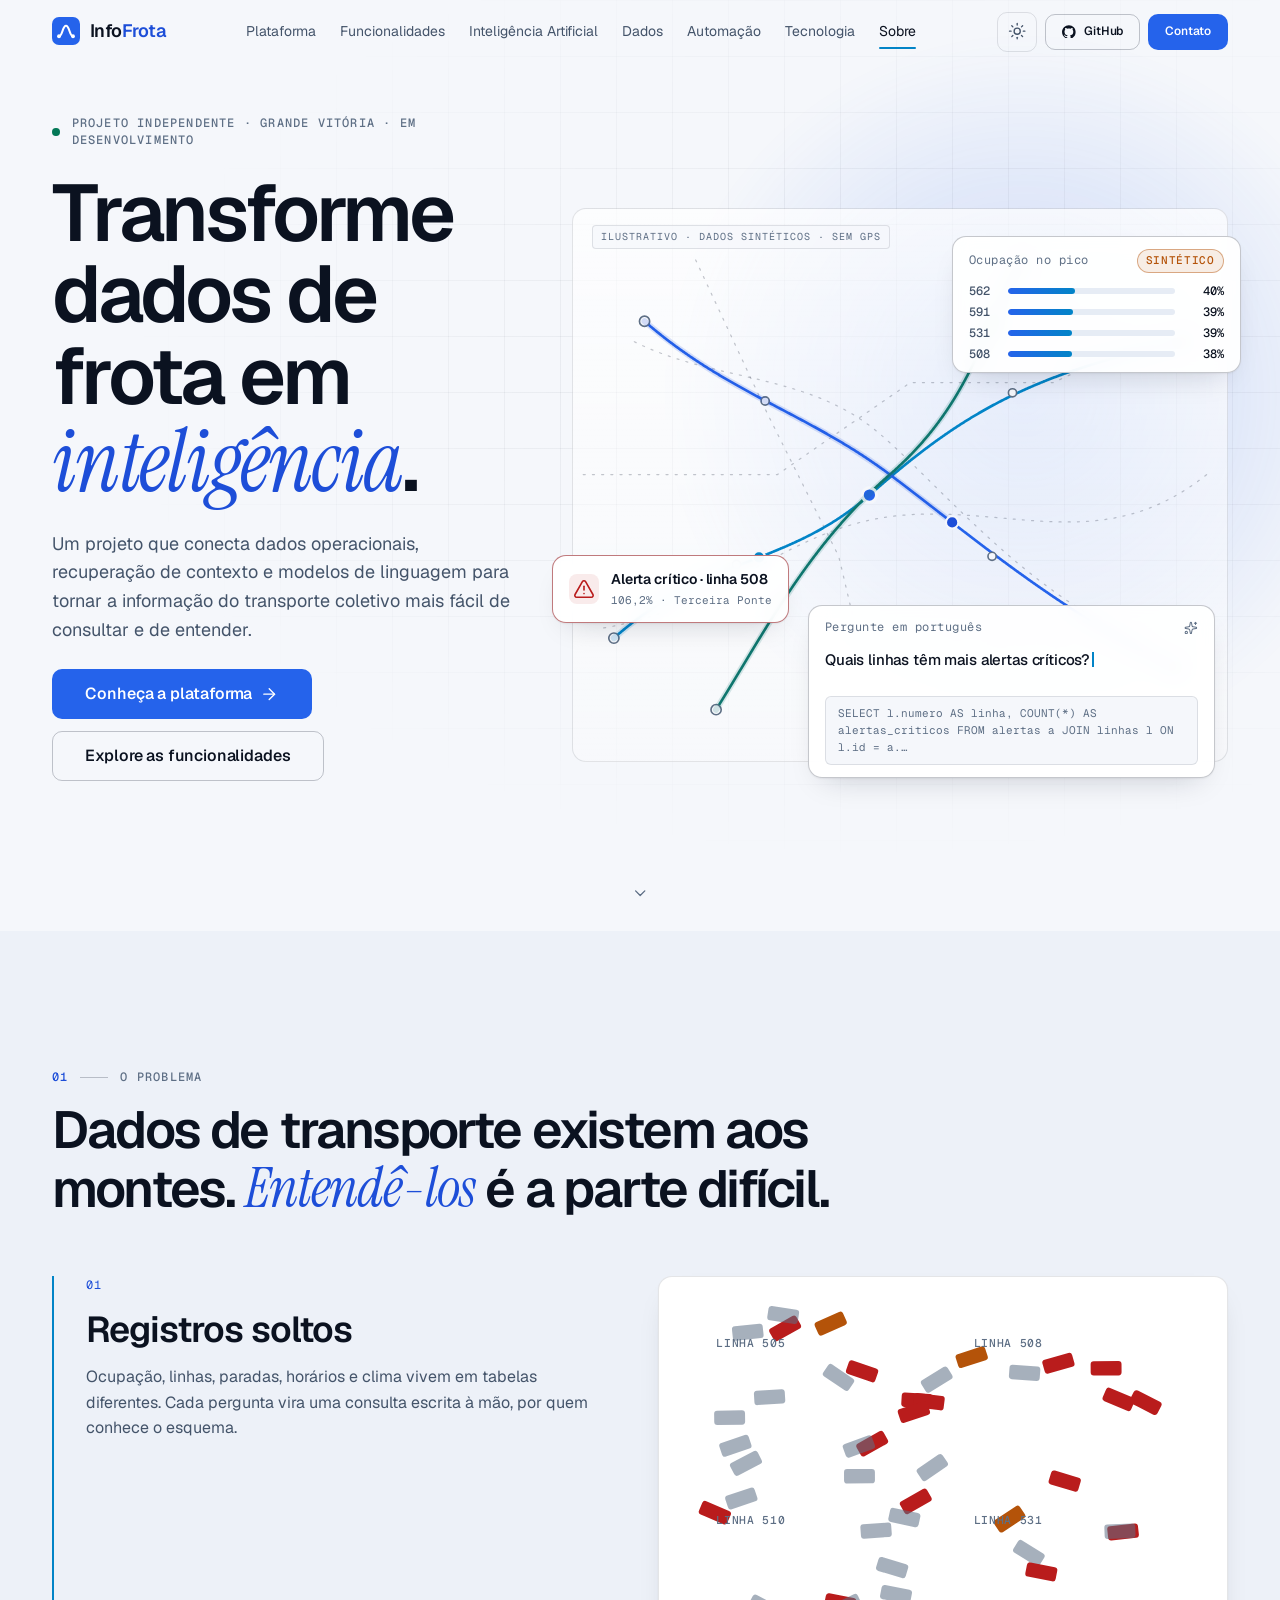
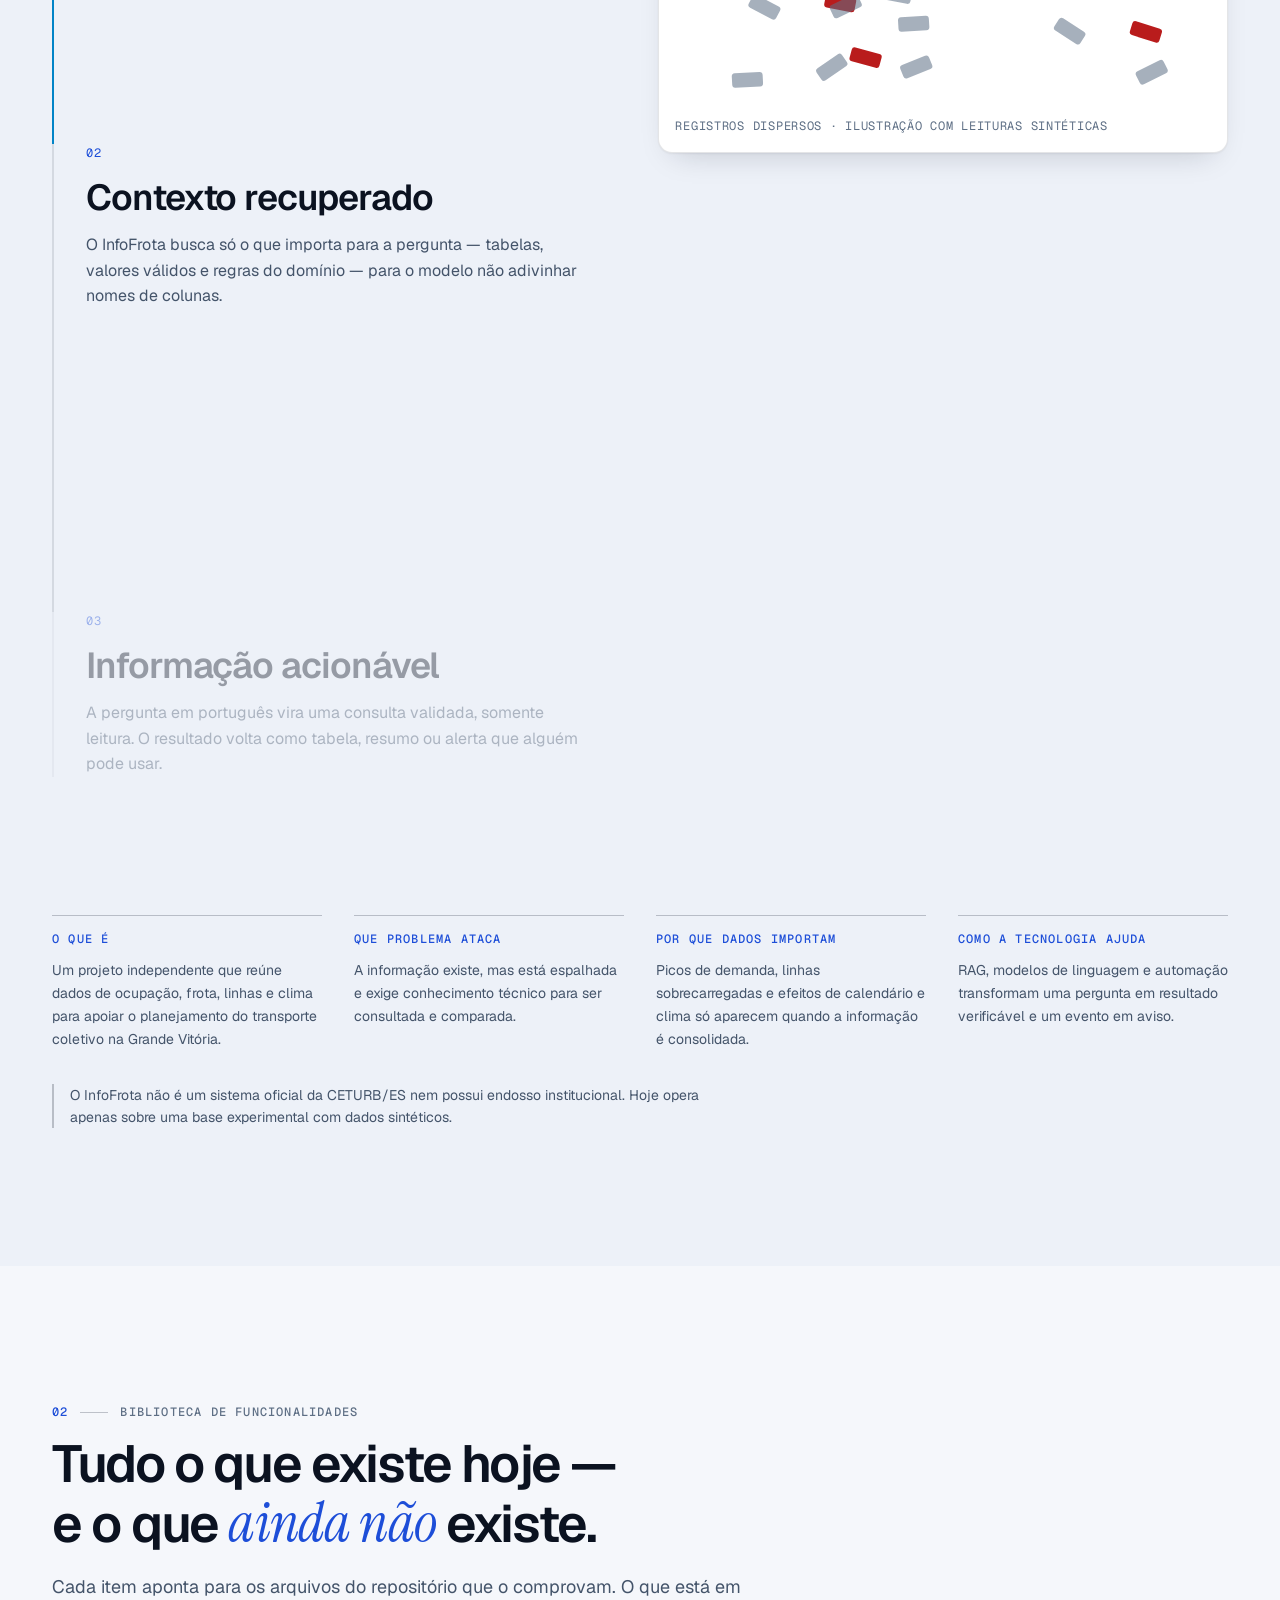
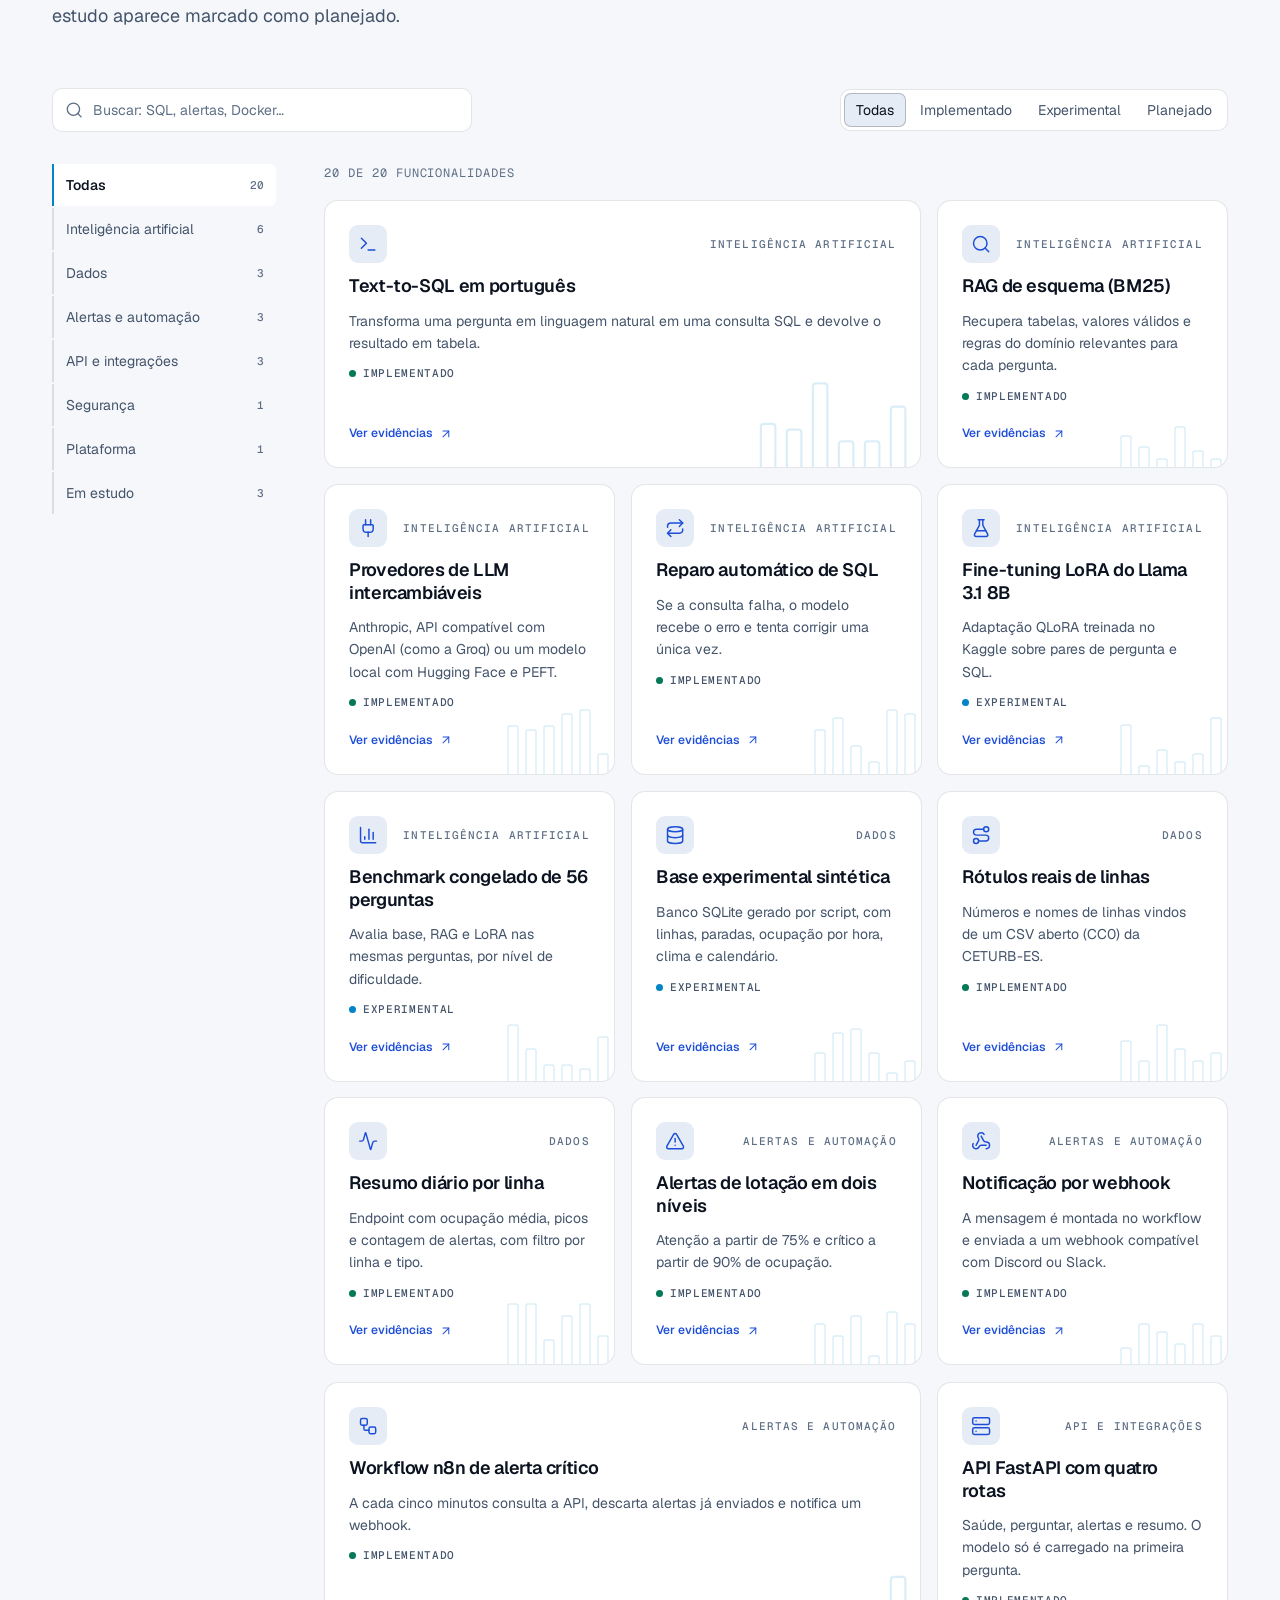
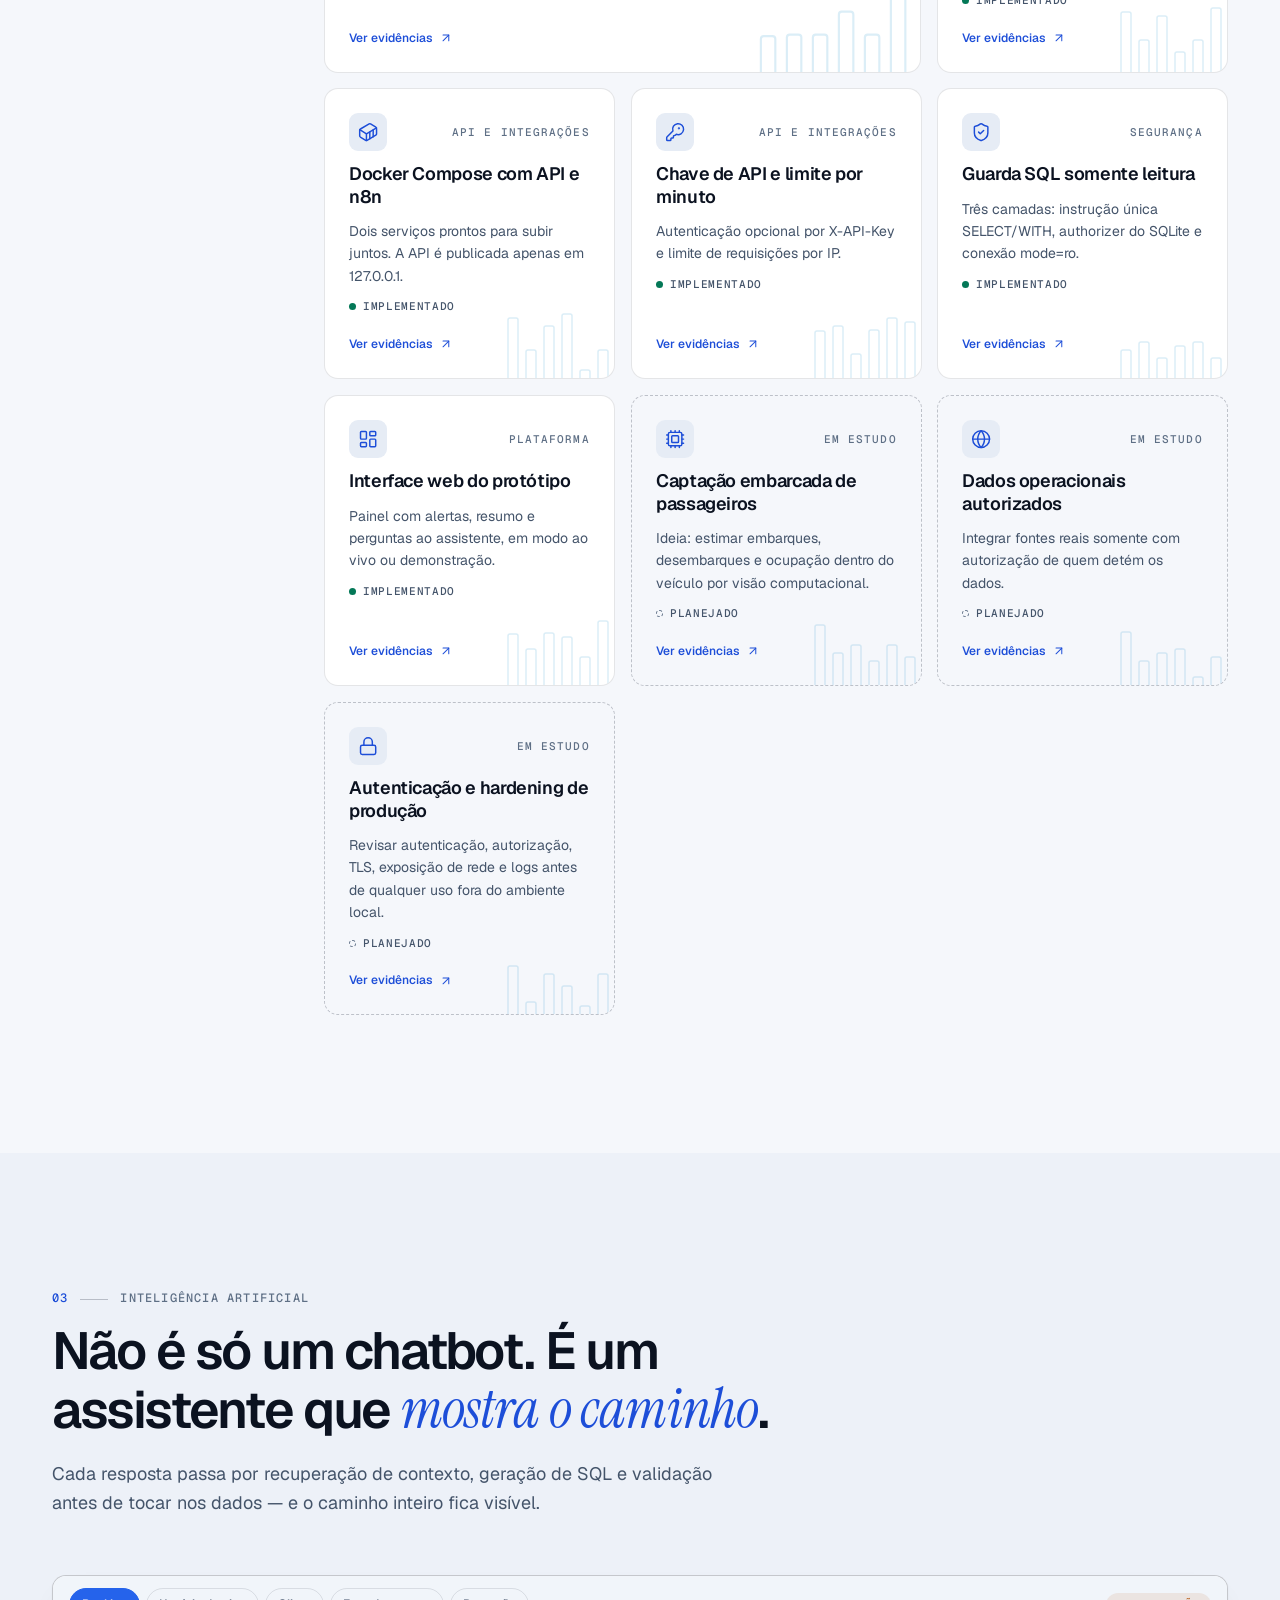
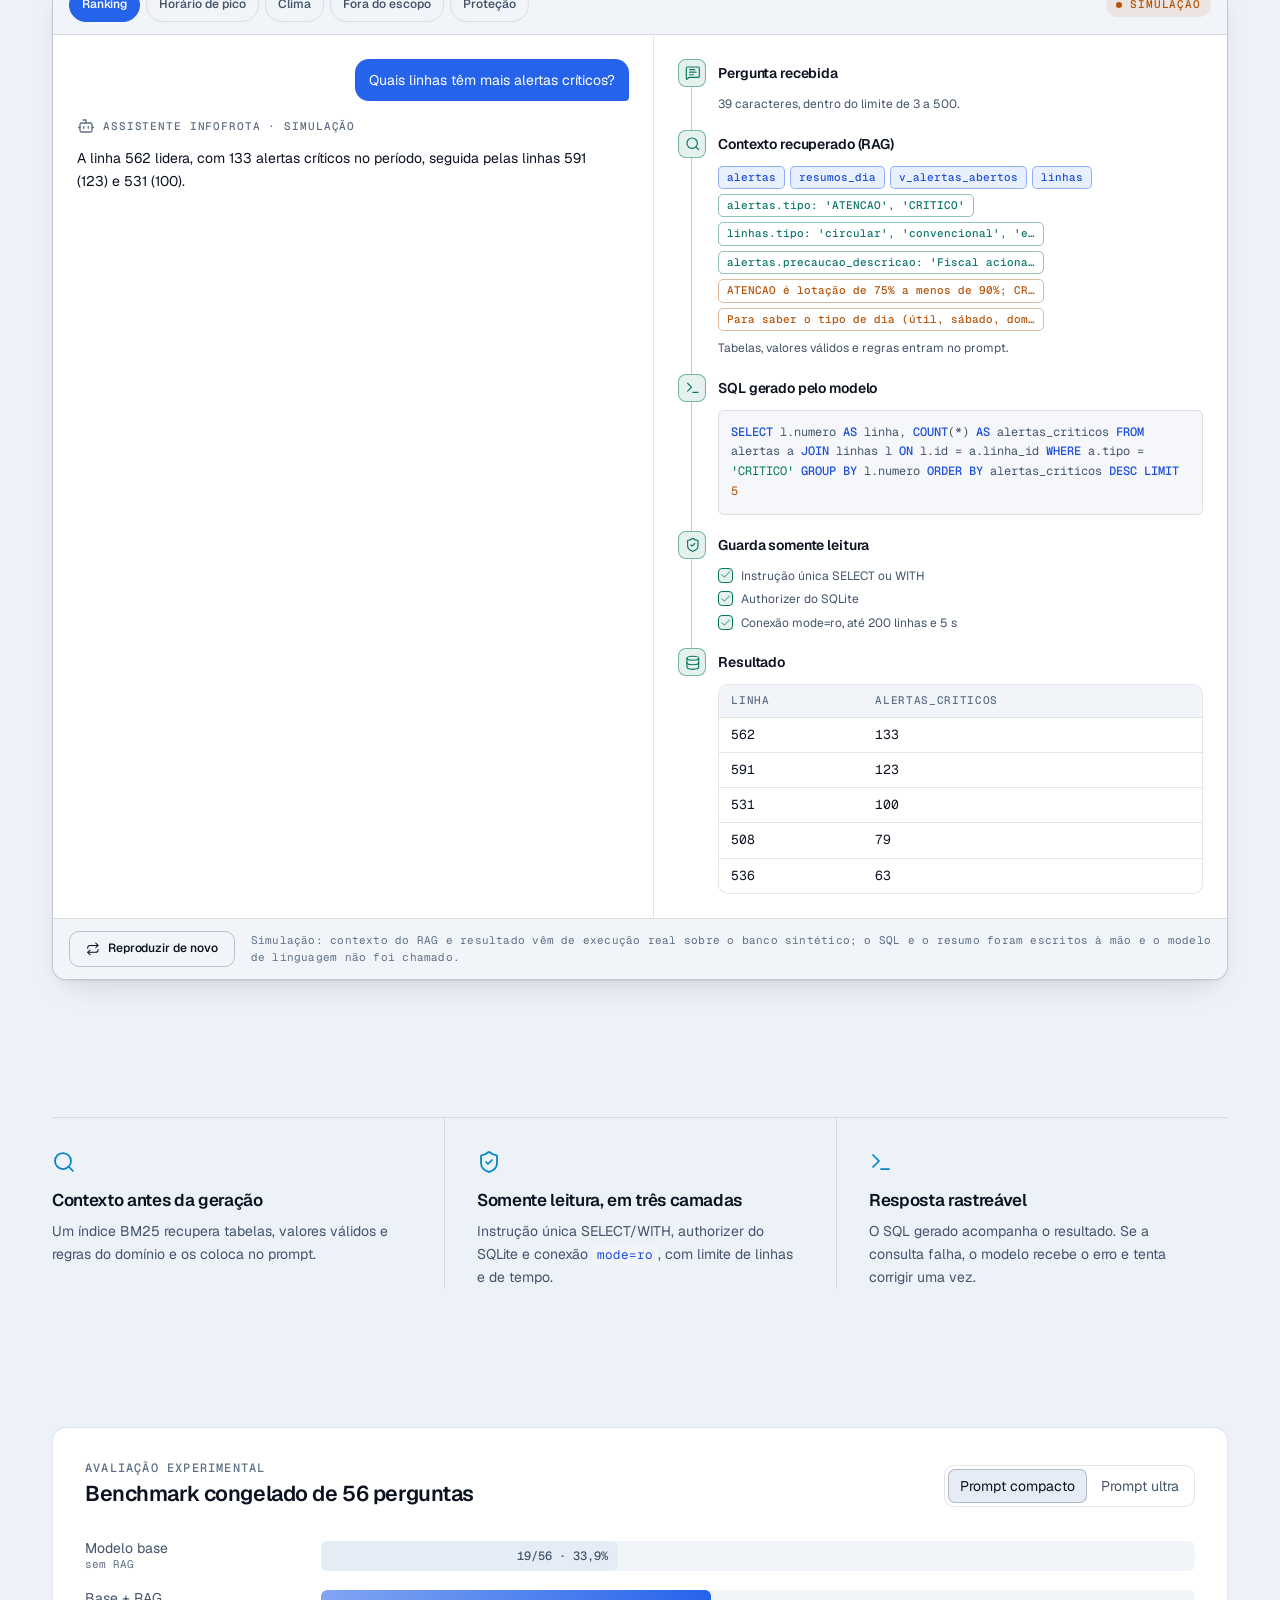
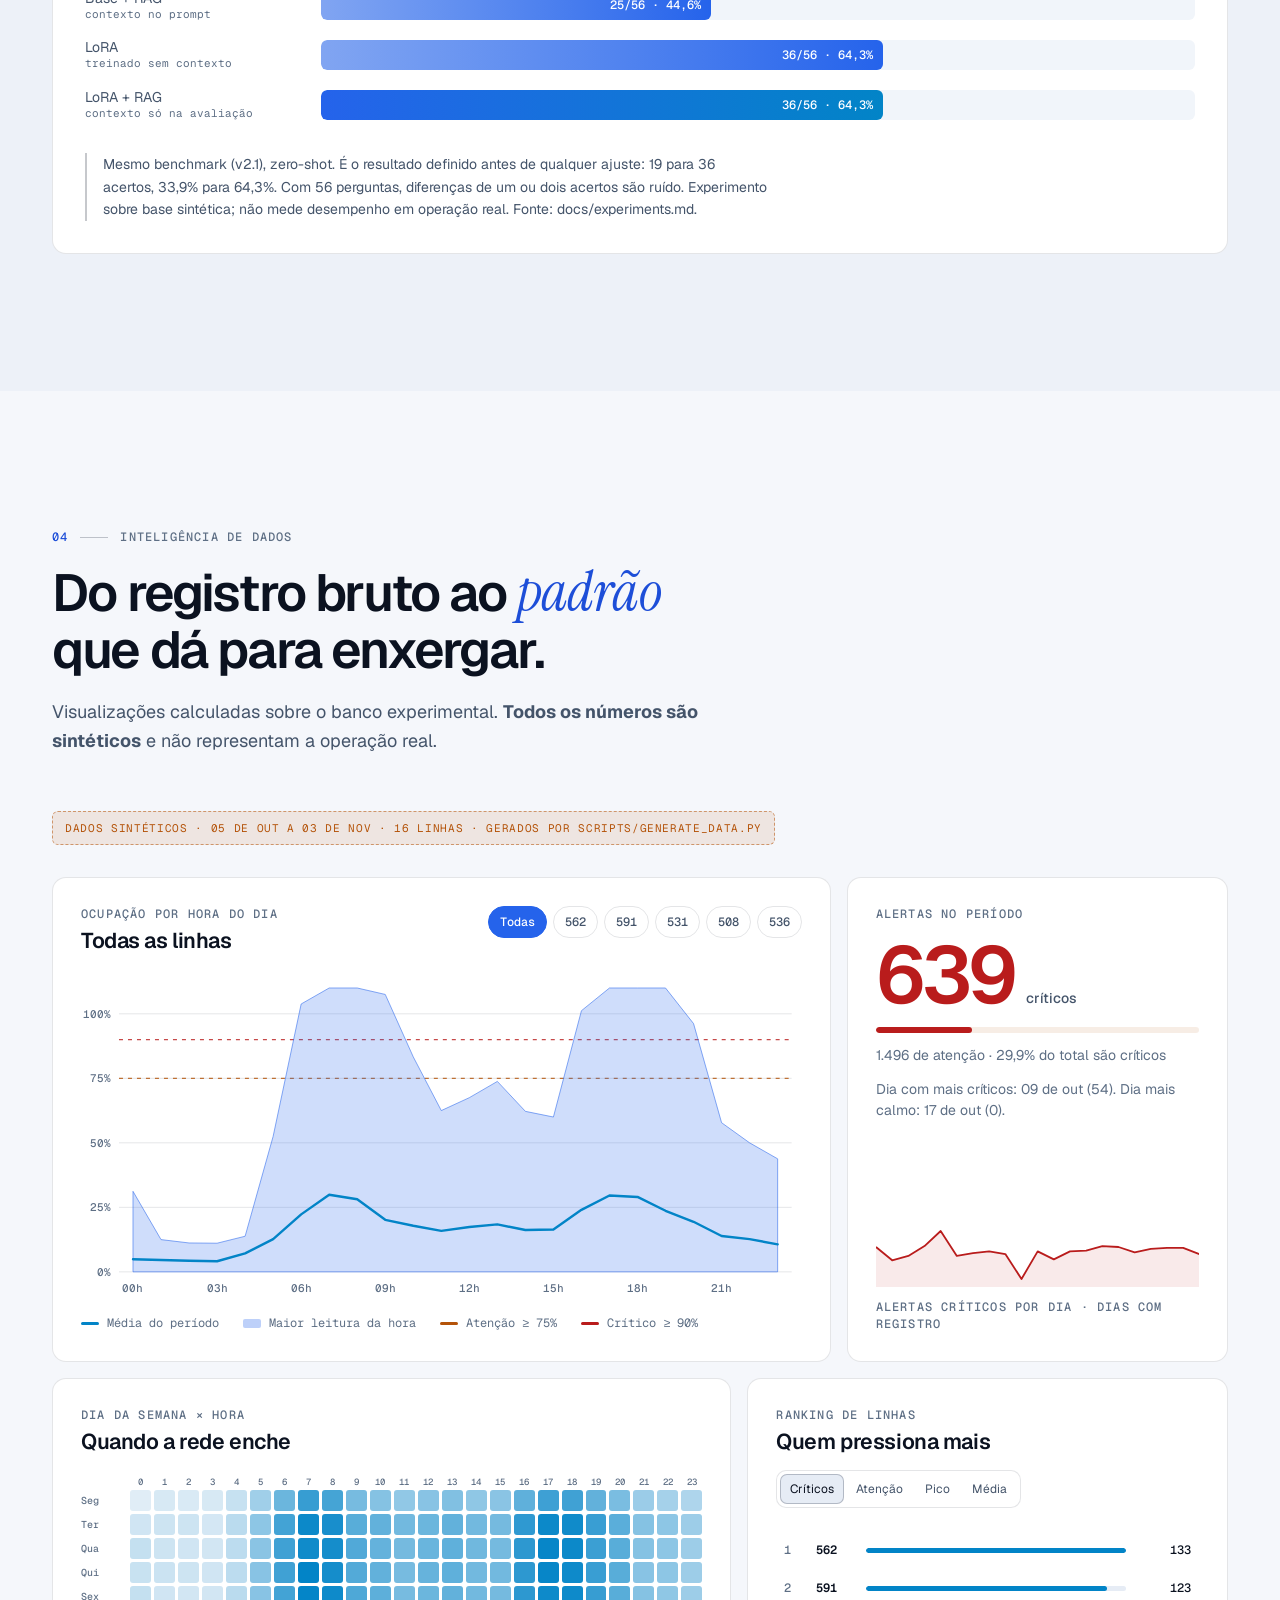
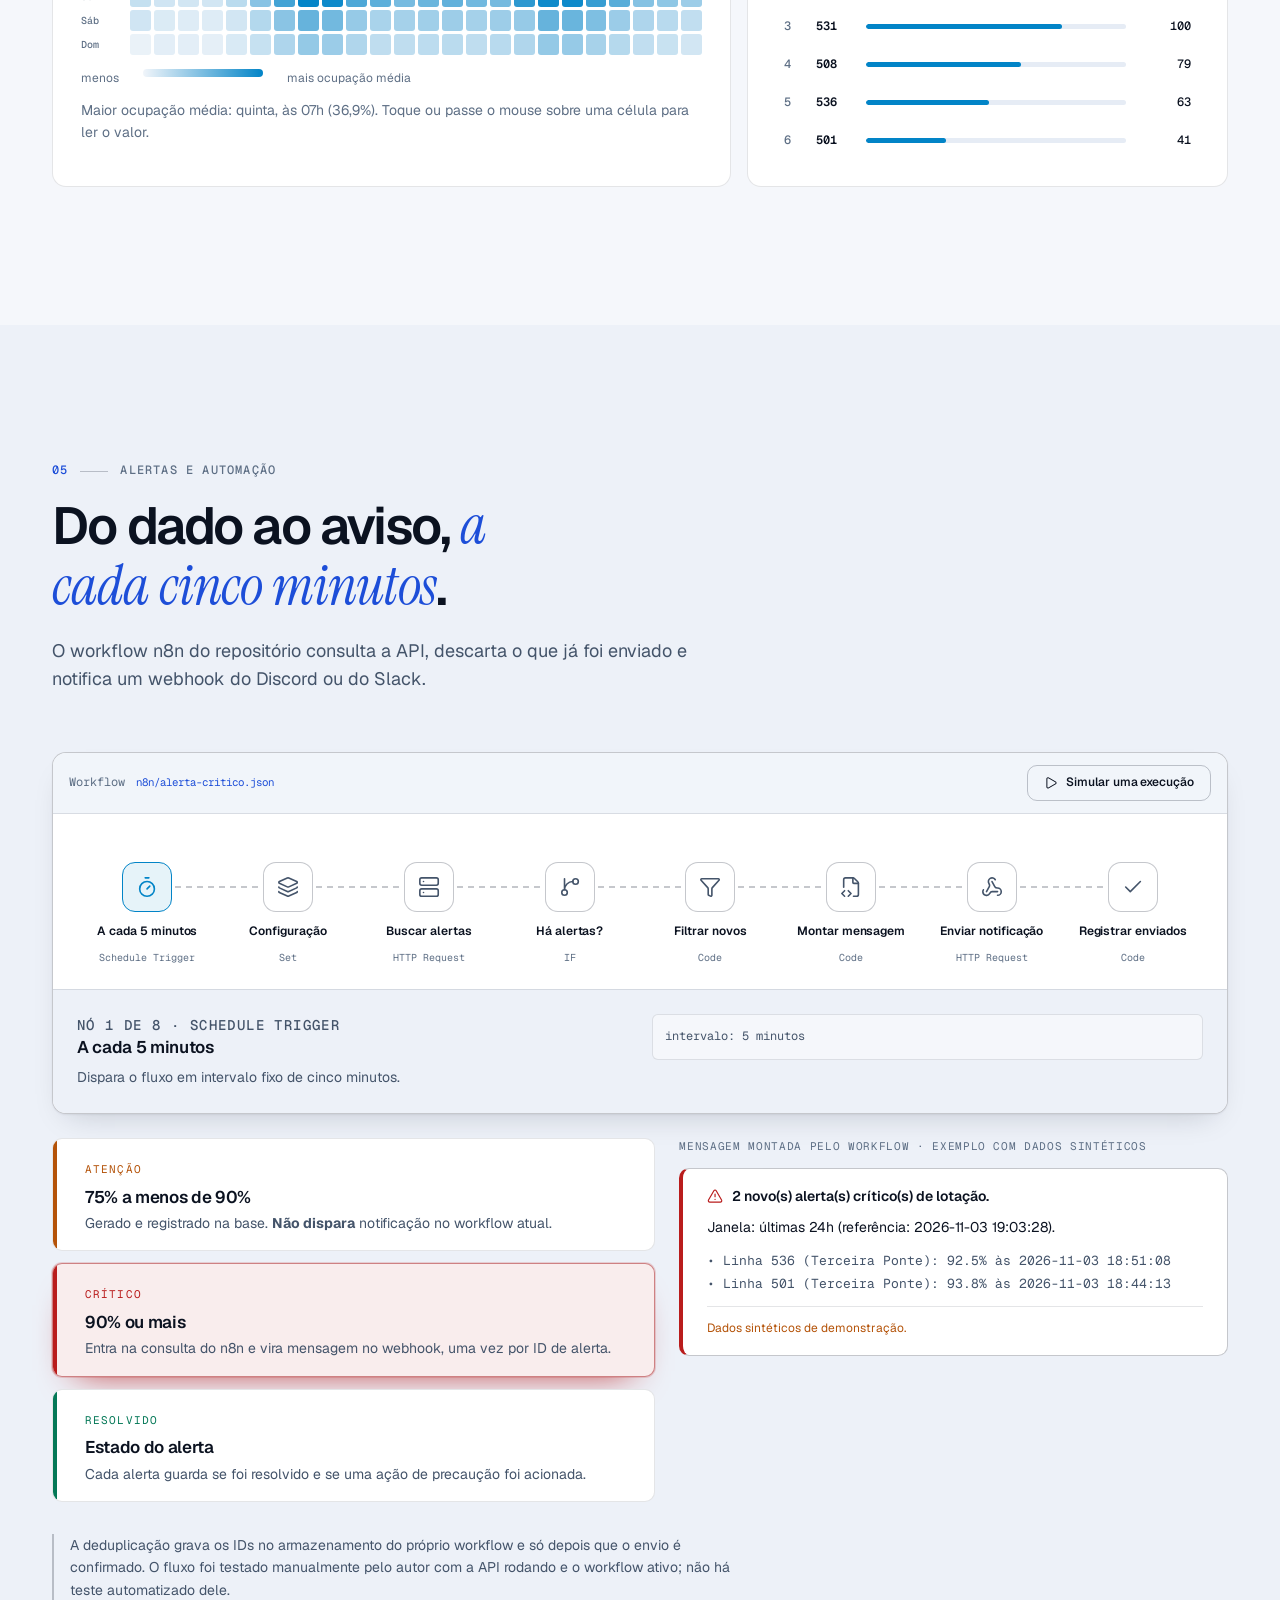
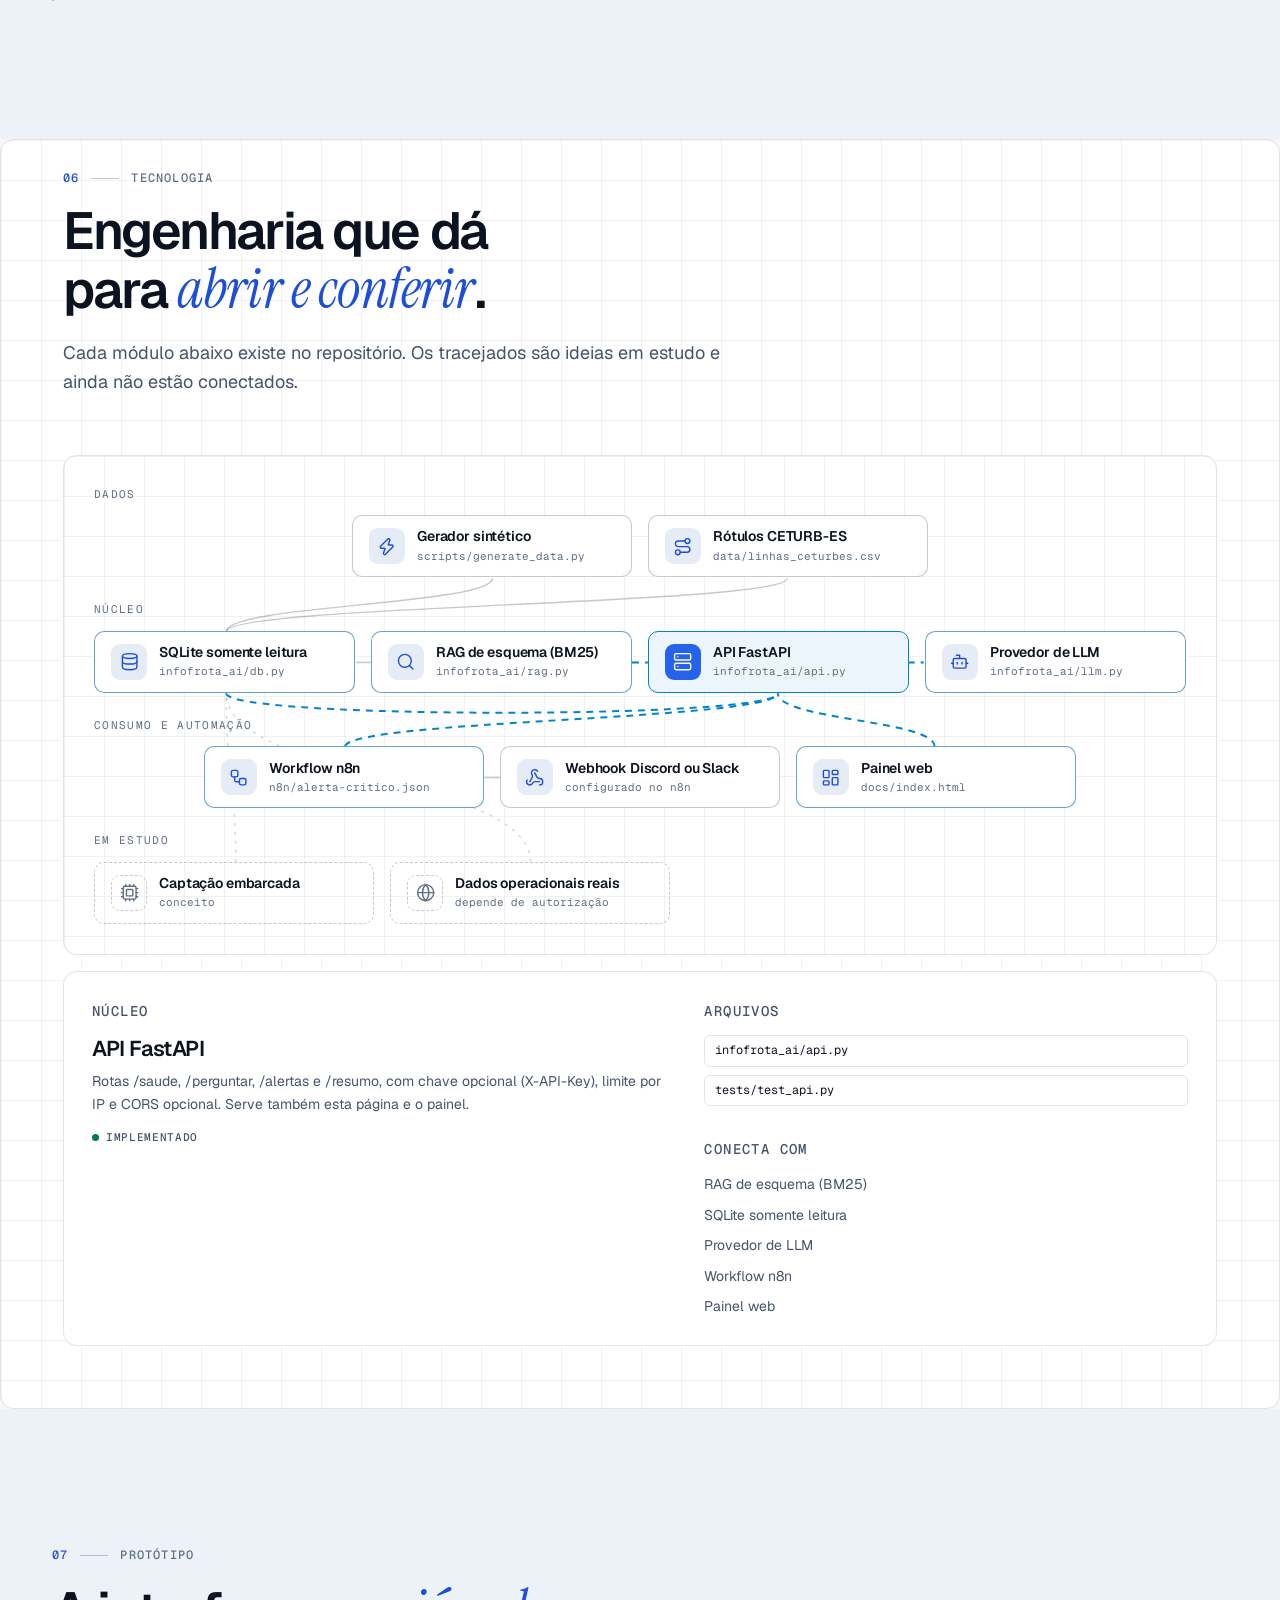
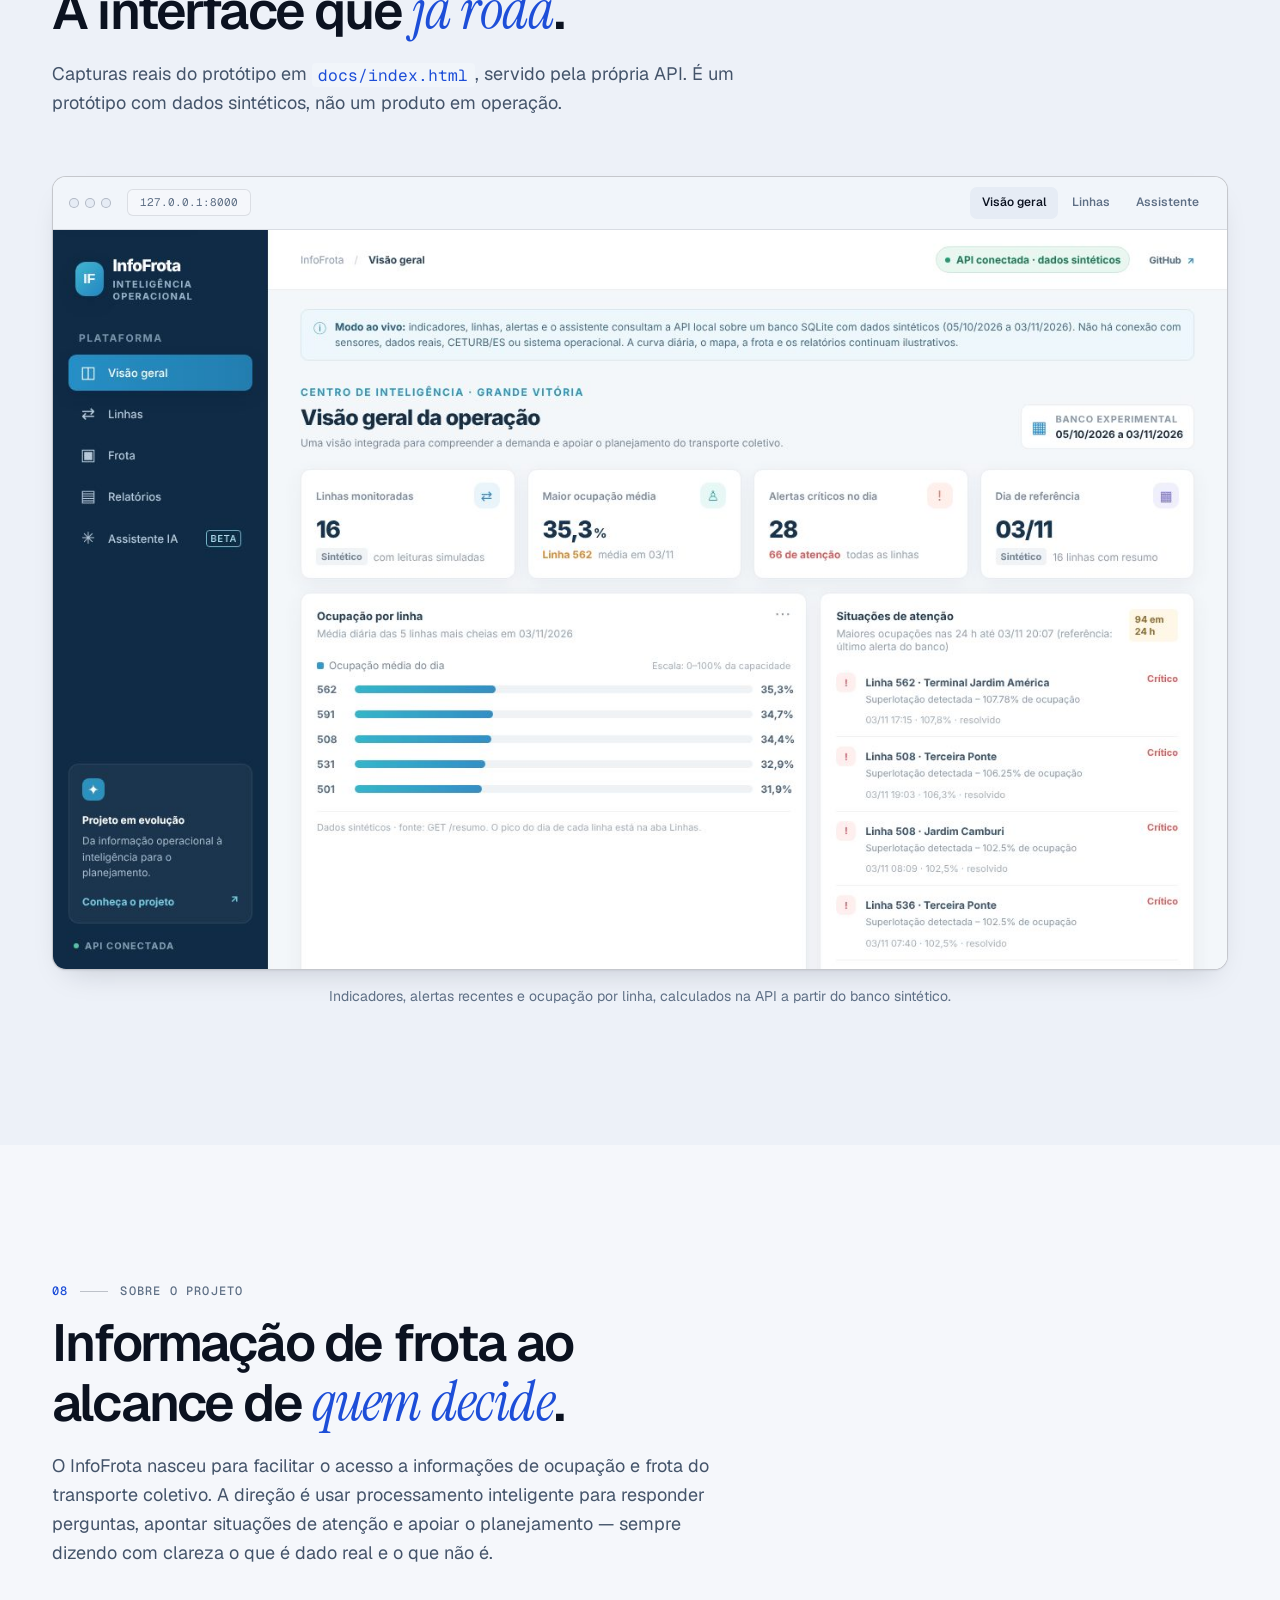
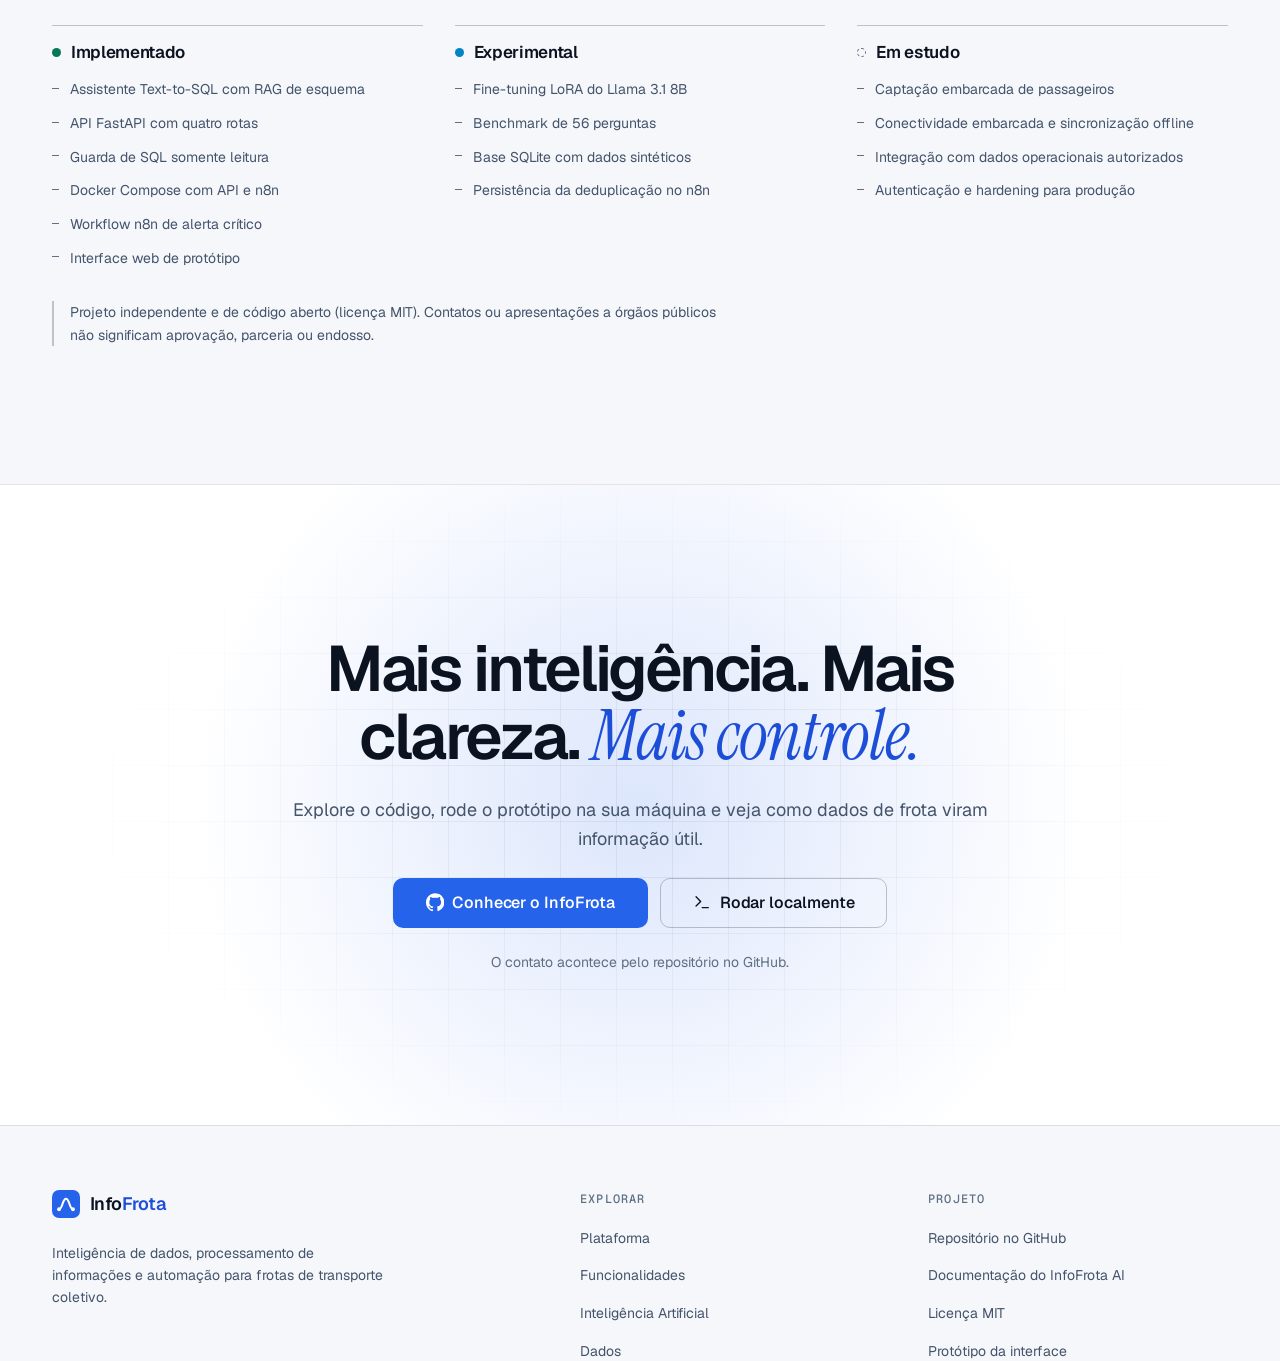
==== commit e003e515: "encerramento da primeira faze de prototipo completo" ====
--- a/docs/site/index.html
+++ b/docs/site/index.html
@@ -376,7 +376,7 @@
           <div class="notify__card" id="notifyCard"></div>
         </figure>
       </div>
-      <p class="note reveal">A deduplicação grava os IDs no armazenamento do próprio workflow. A persistência ainda precisa ser validada na instância do n8n com o workflow ativo — por isso aparece como <em>em validação</em> na biblioteca.</p>
+      <p class="note reveal">A deduplicação grava os IDs no armazenamento do próprio workflow e só depois que o envio é confirmado. O fluxo foi testado manualmente pelo autor com a API rodando e o workflow ativo; não há teste automatizado dele.</p>
     </div>
   </section>
 
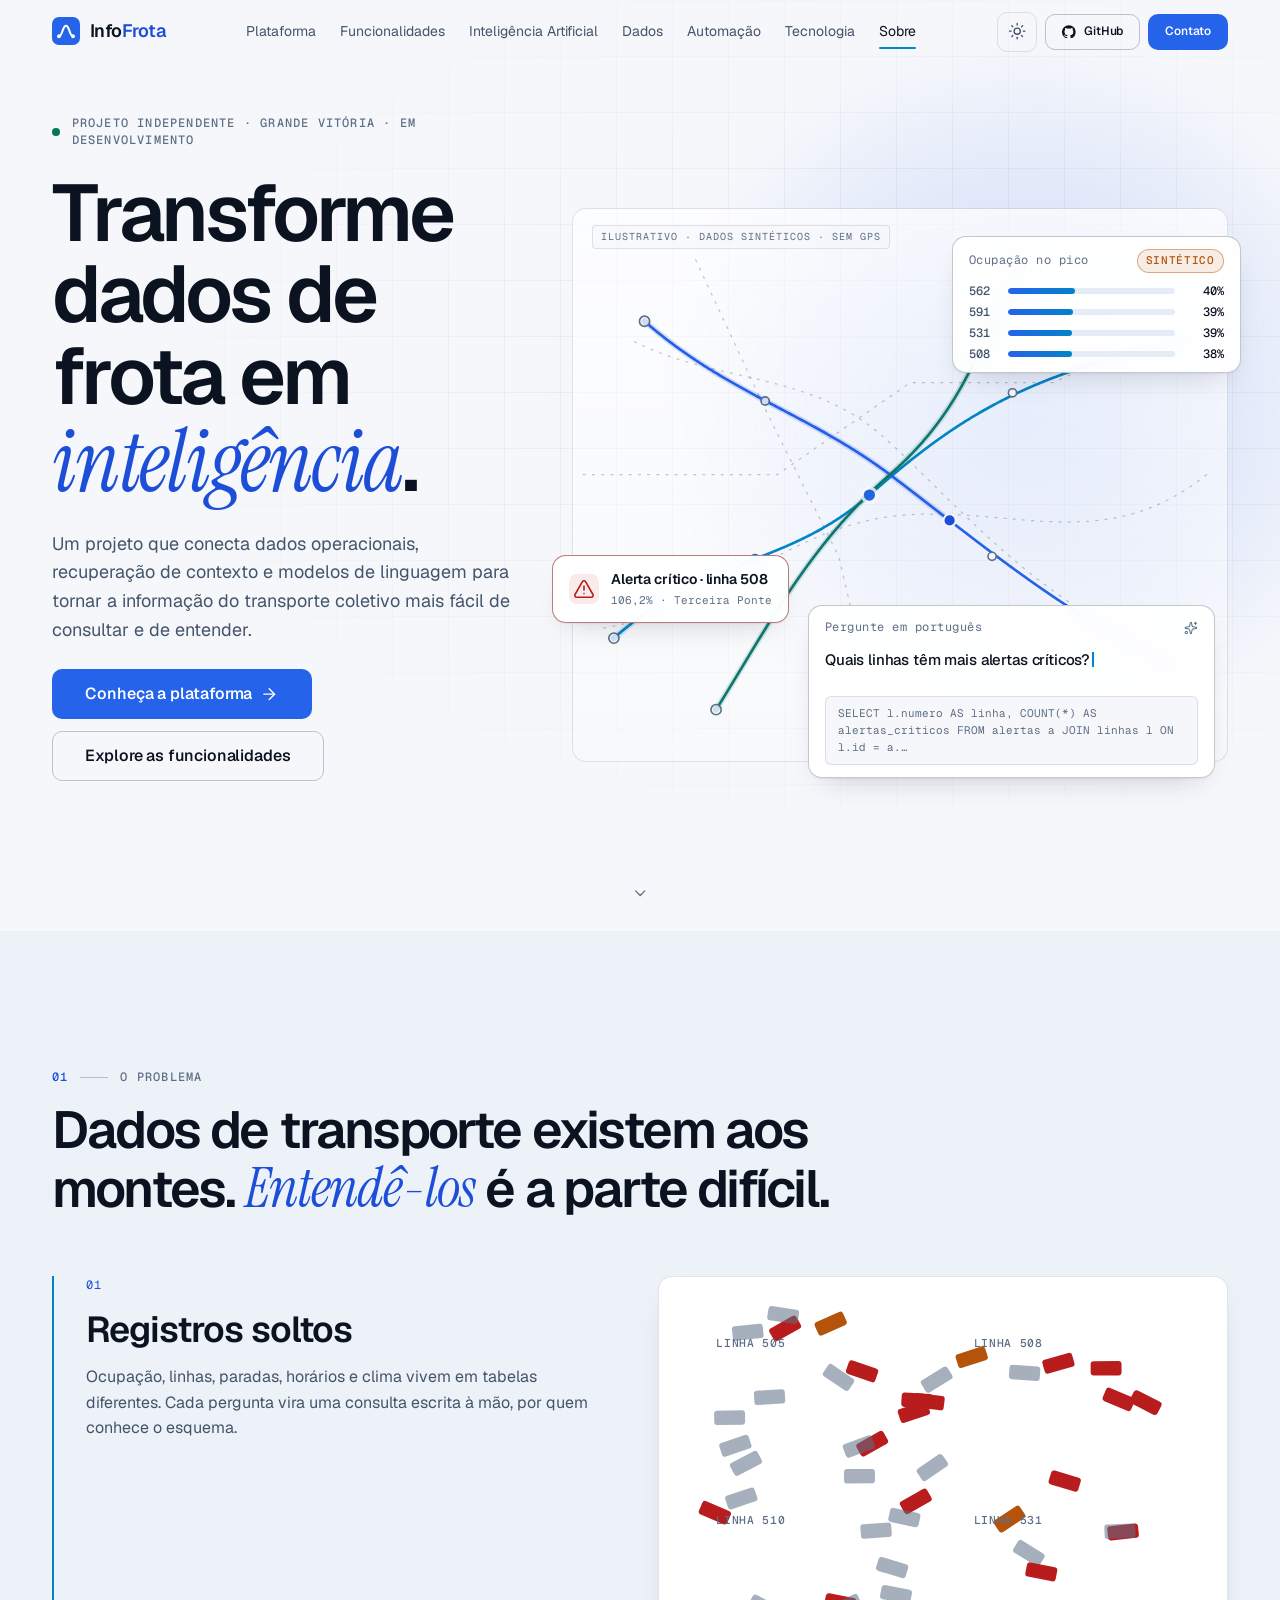
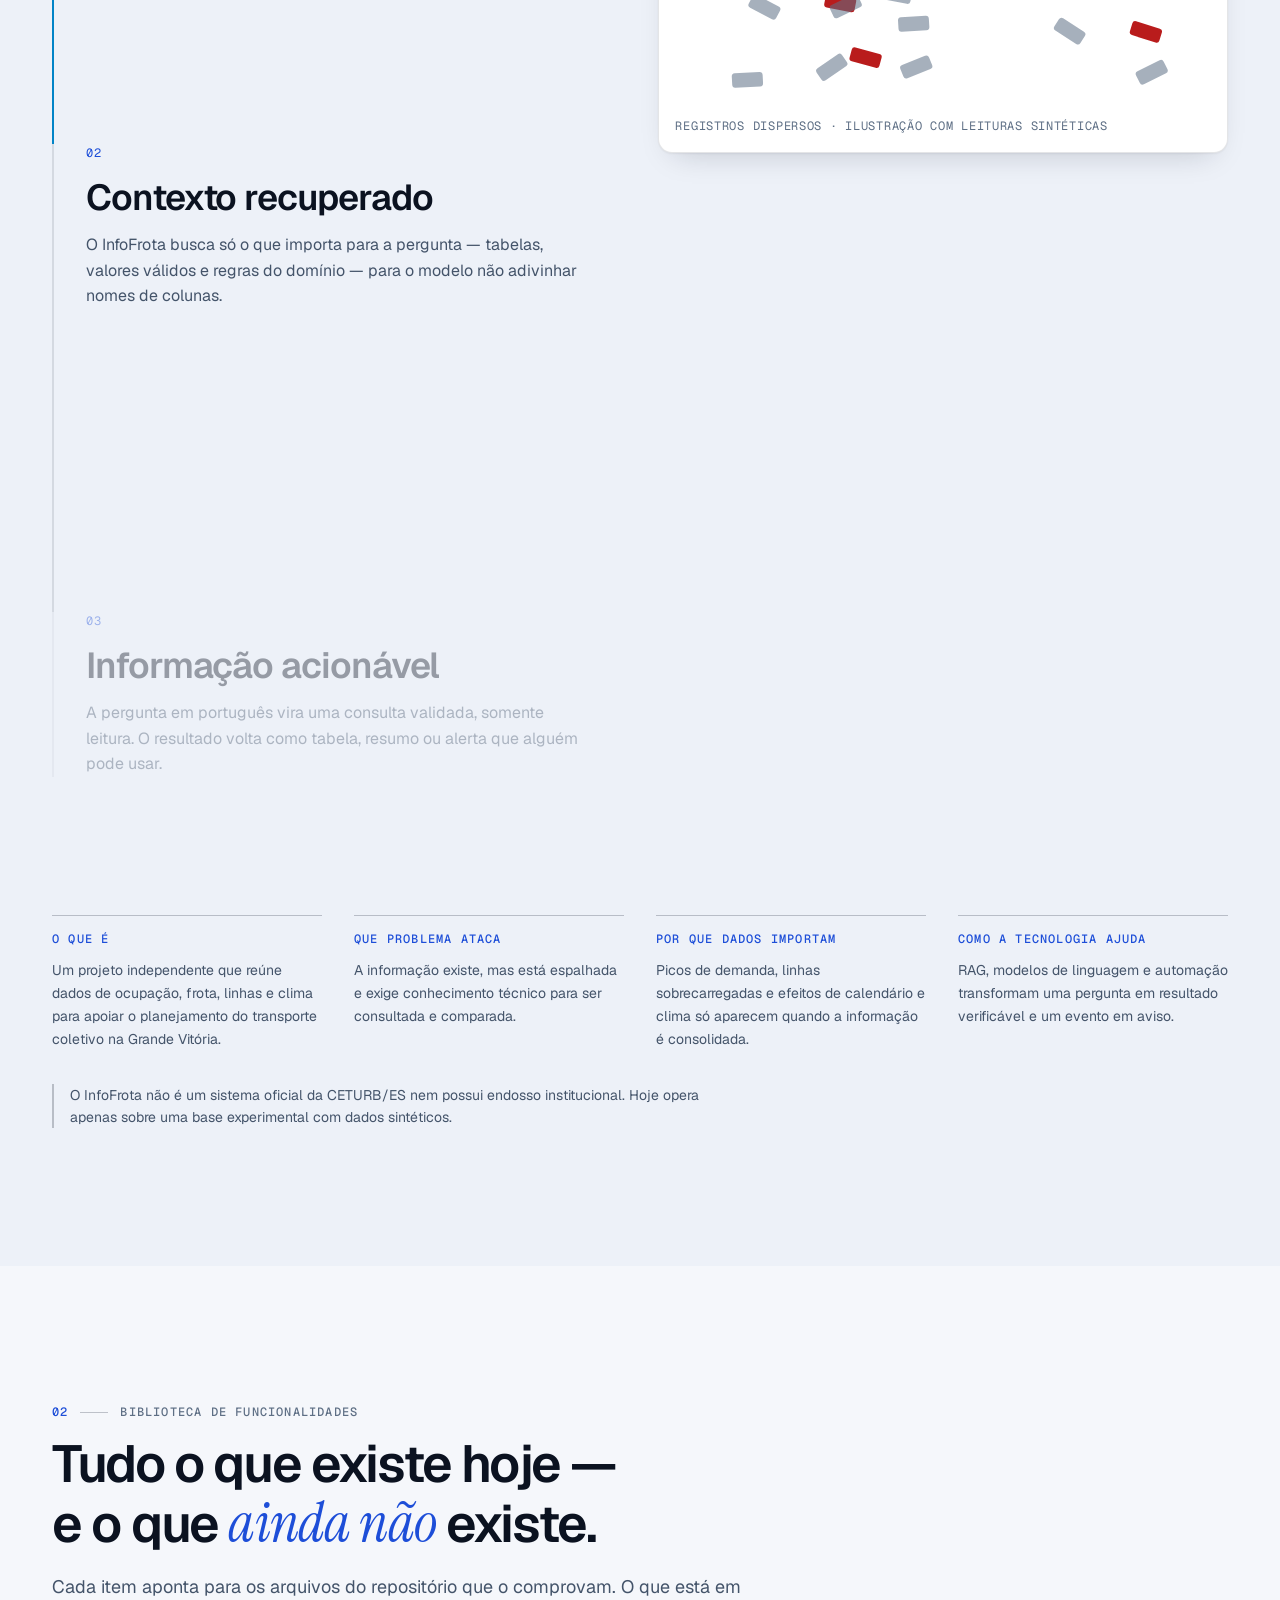
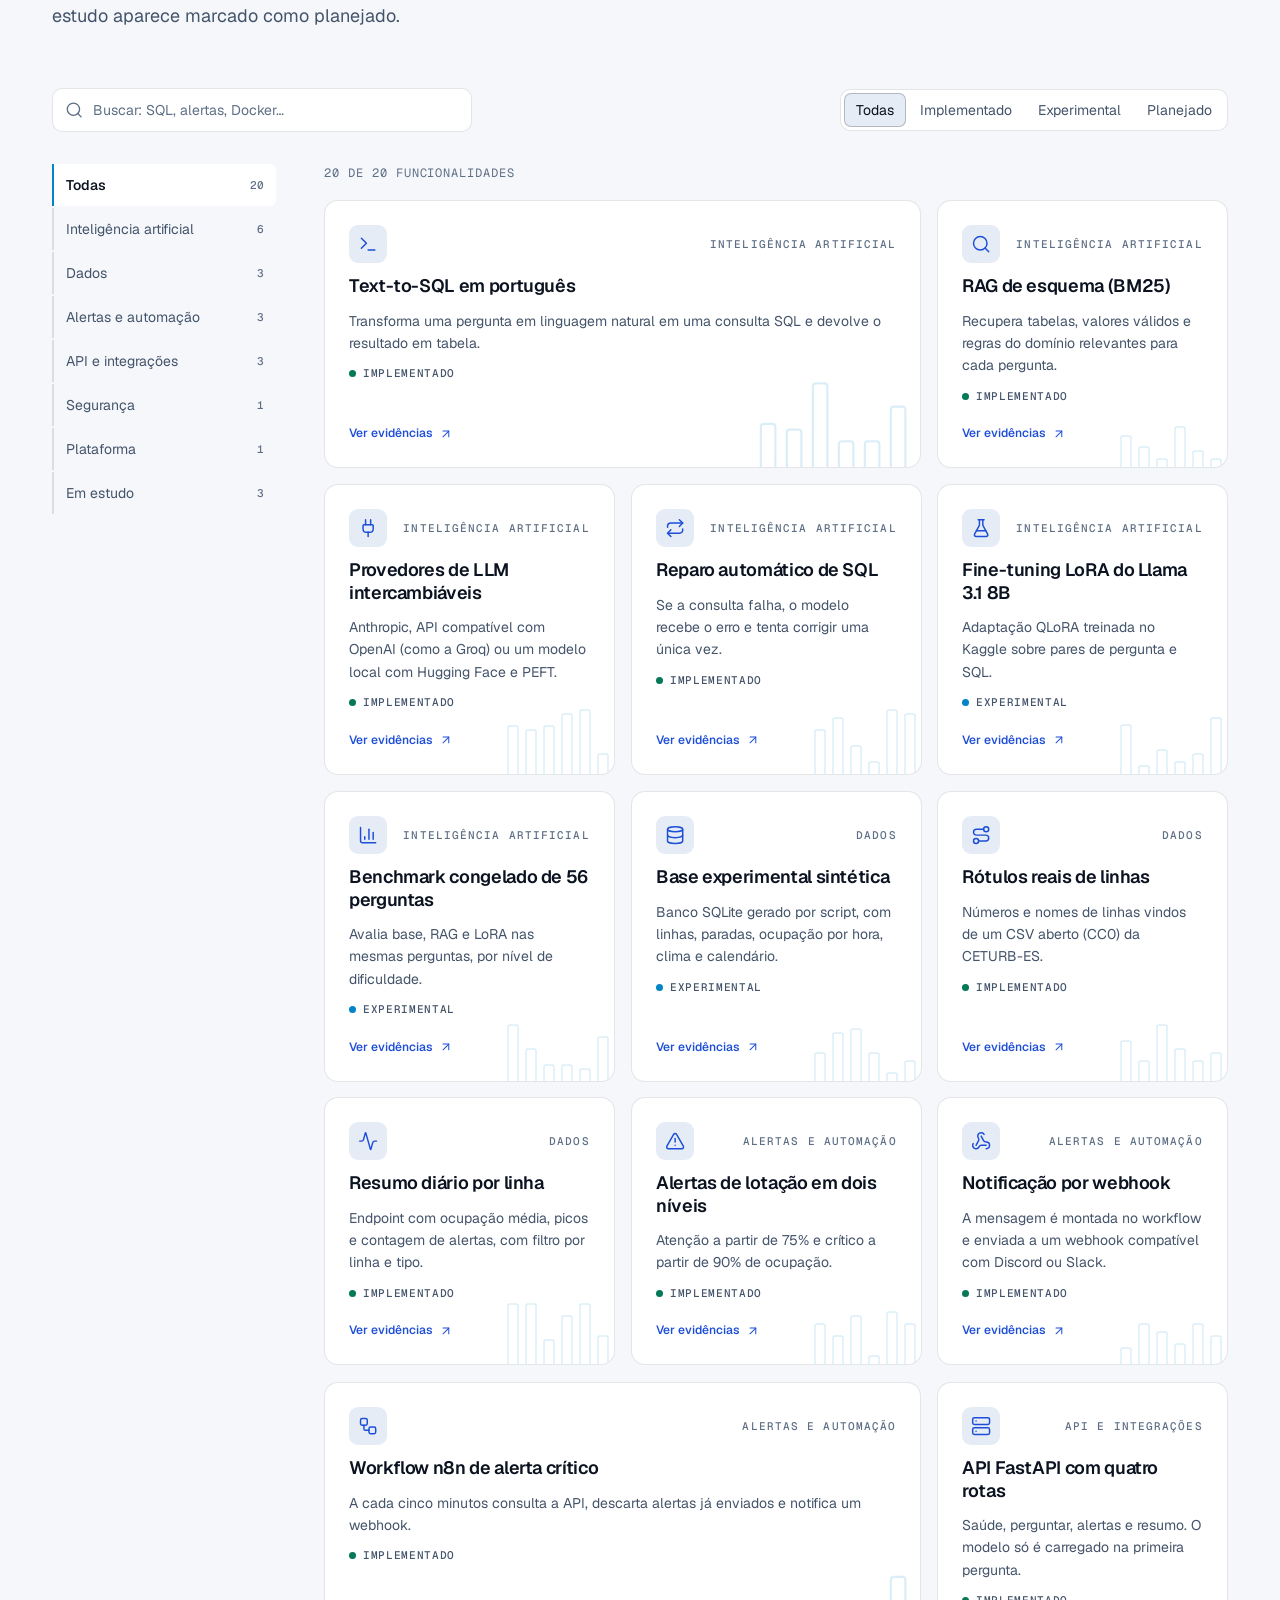
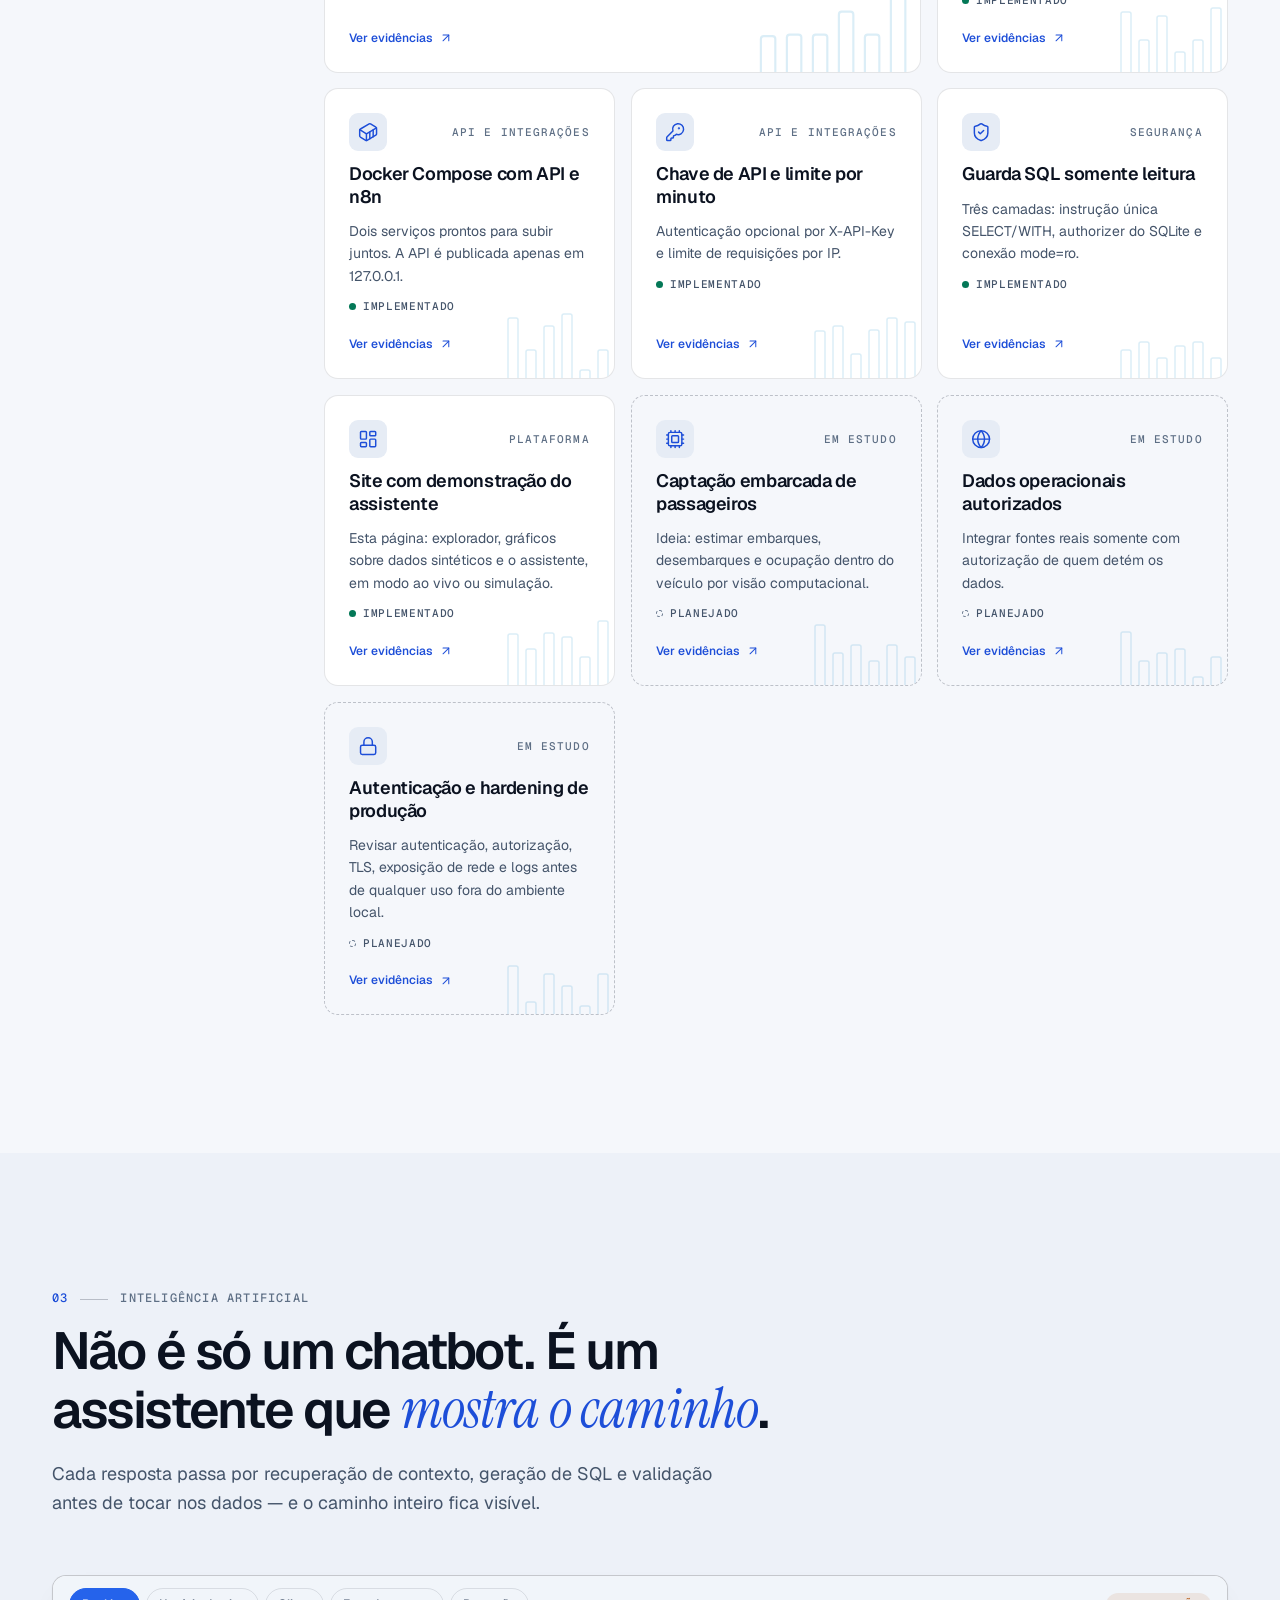
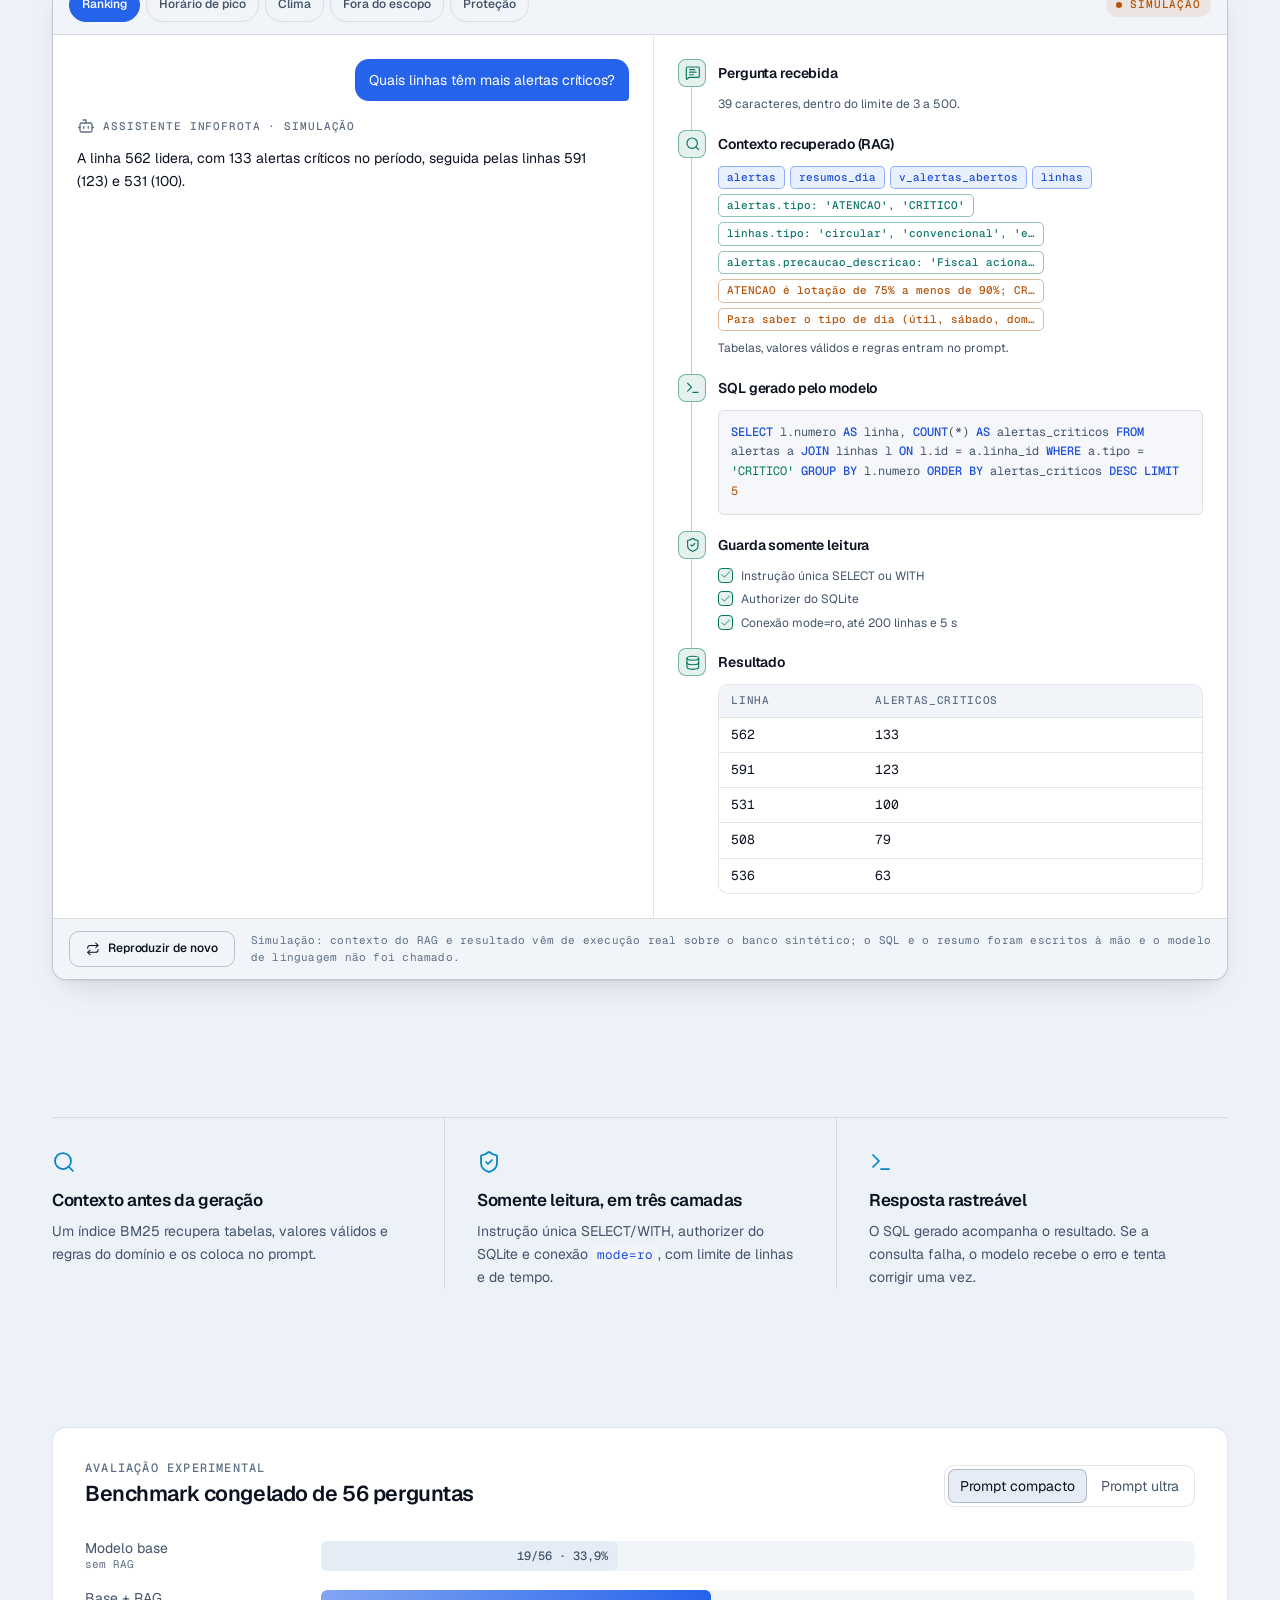
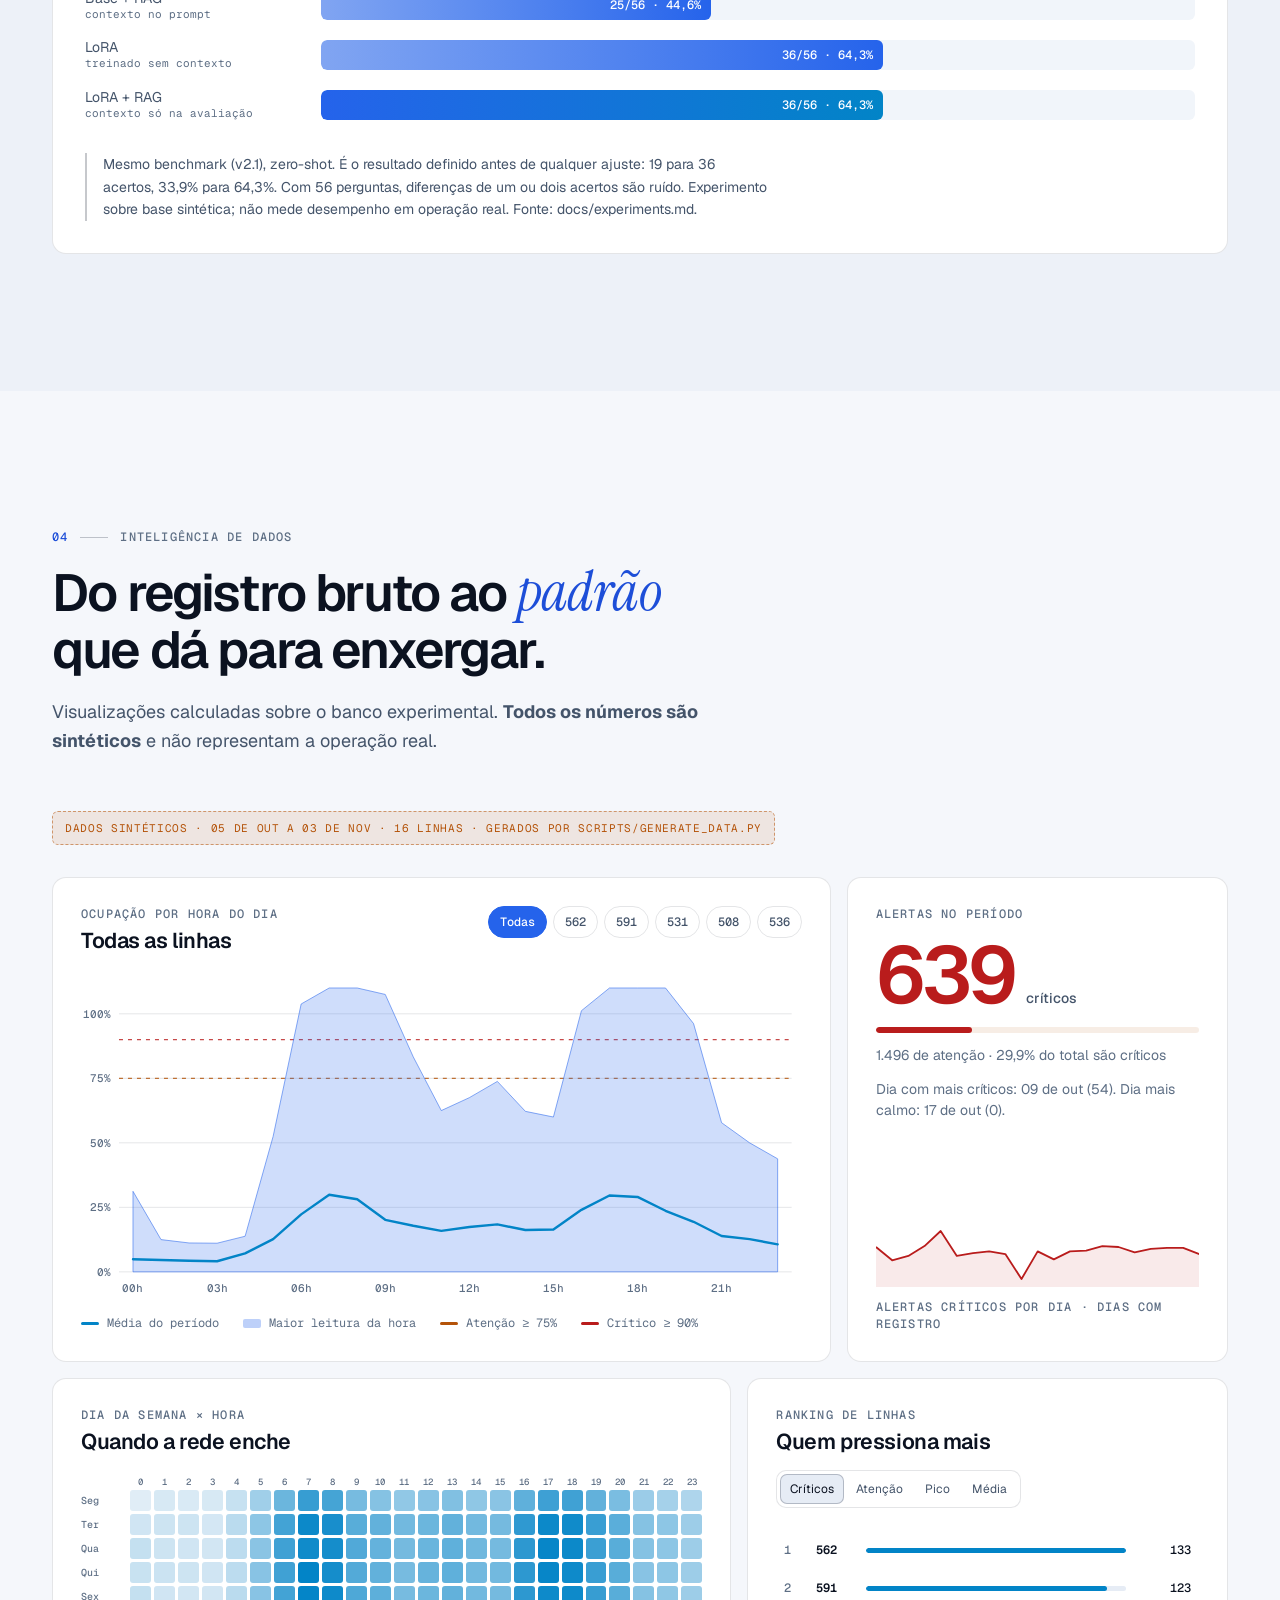
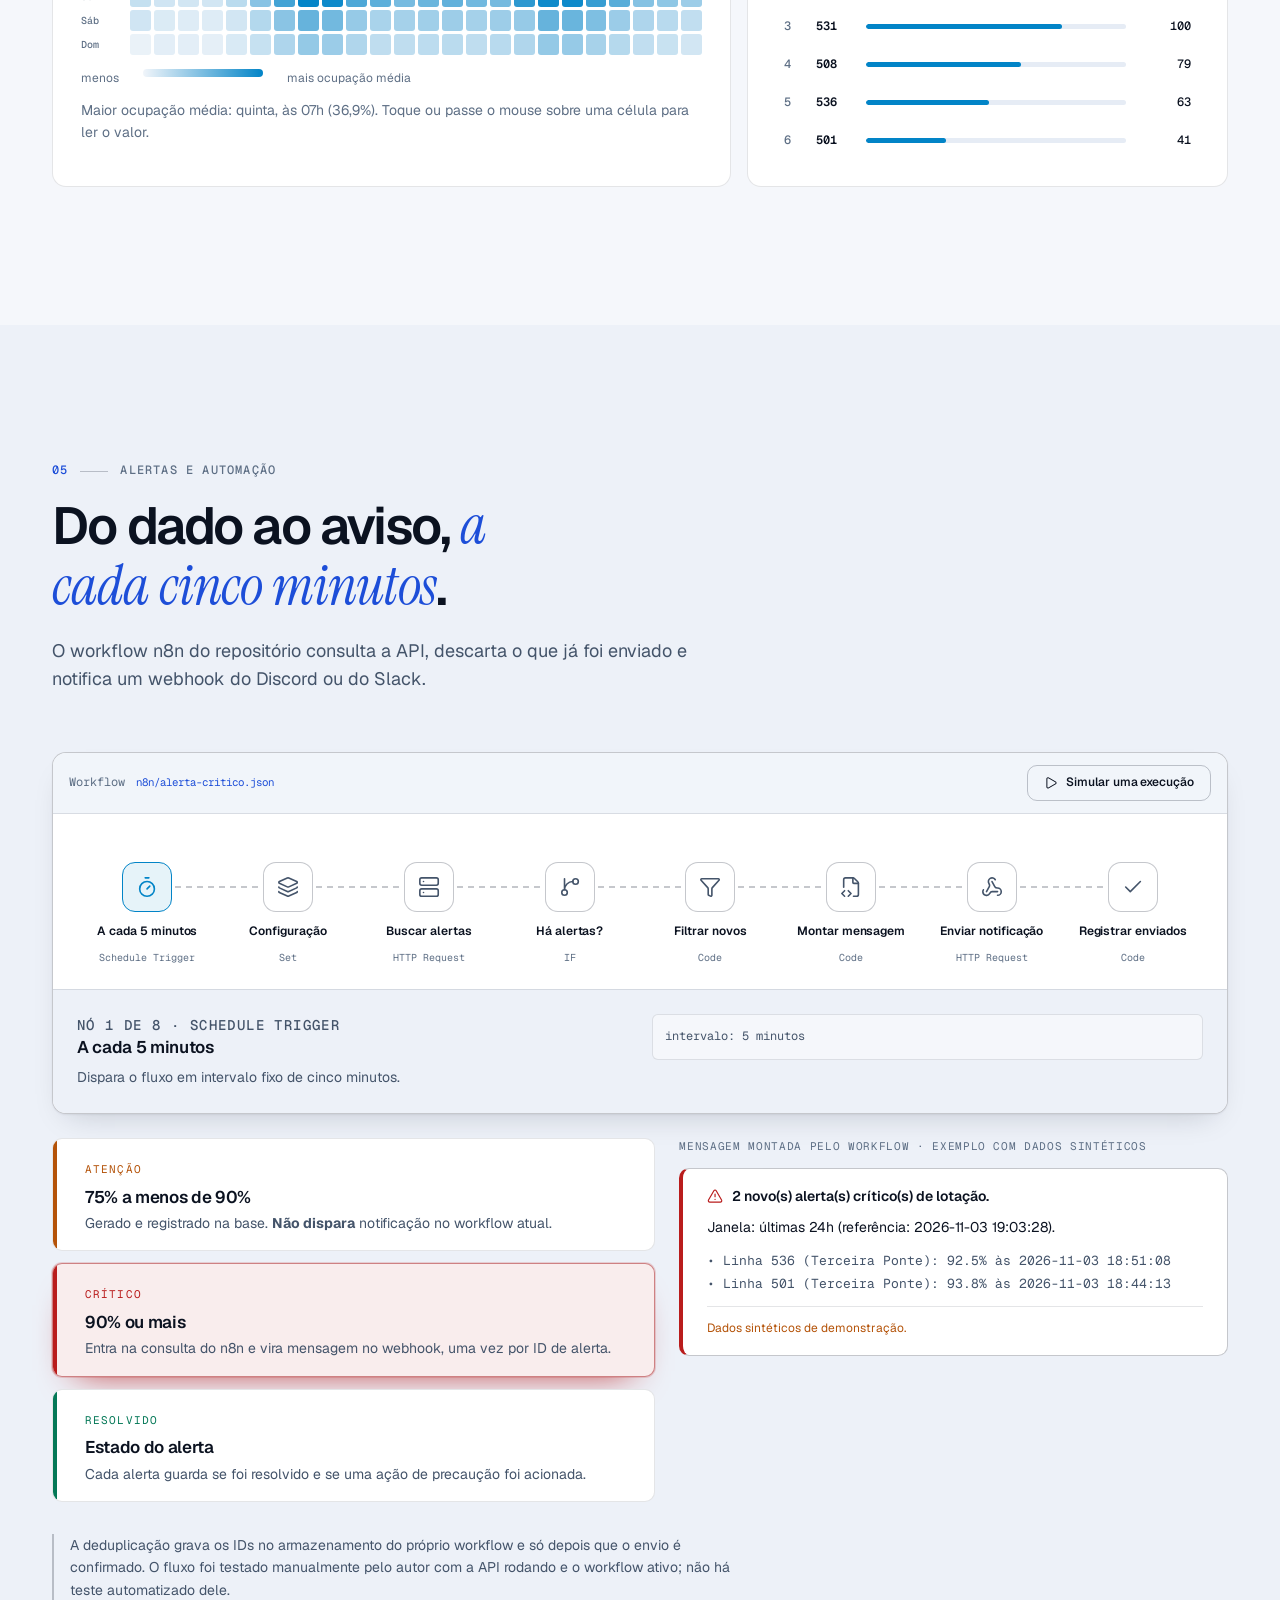
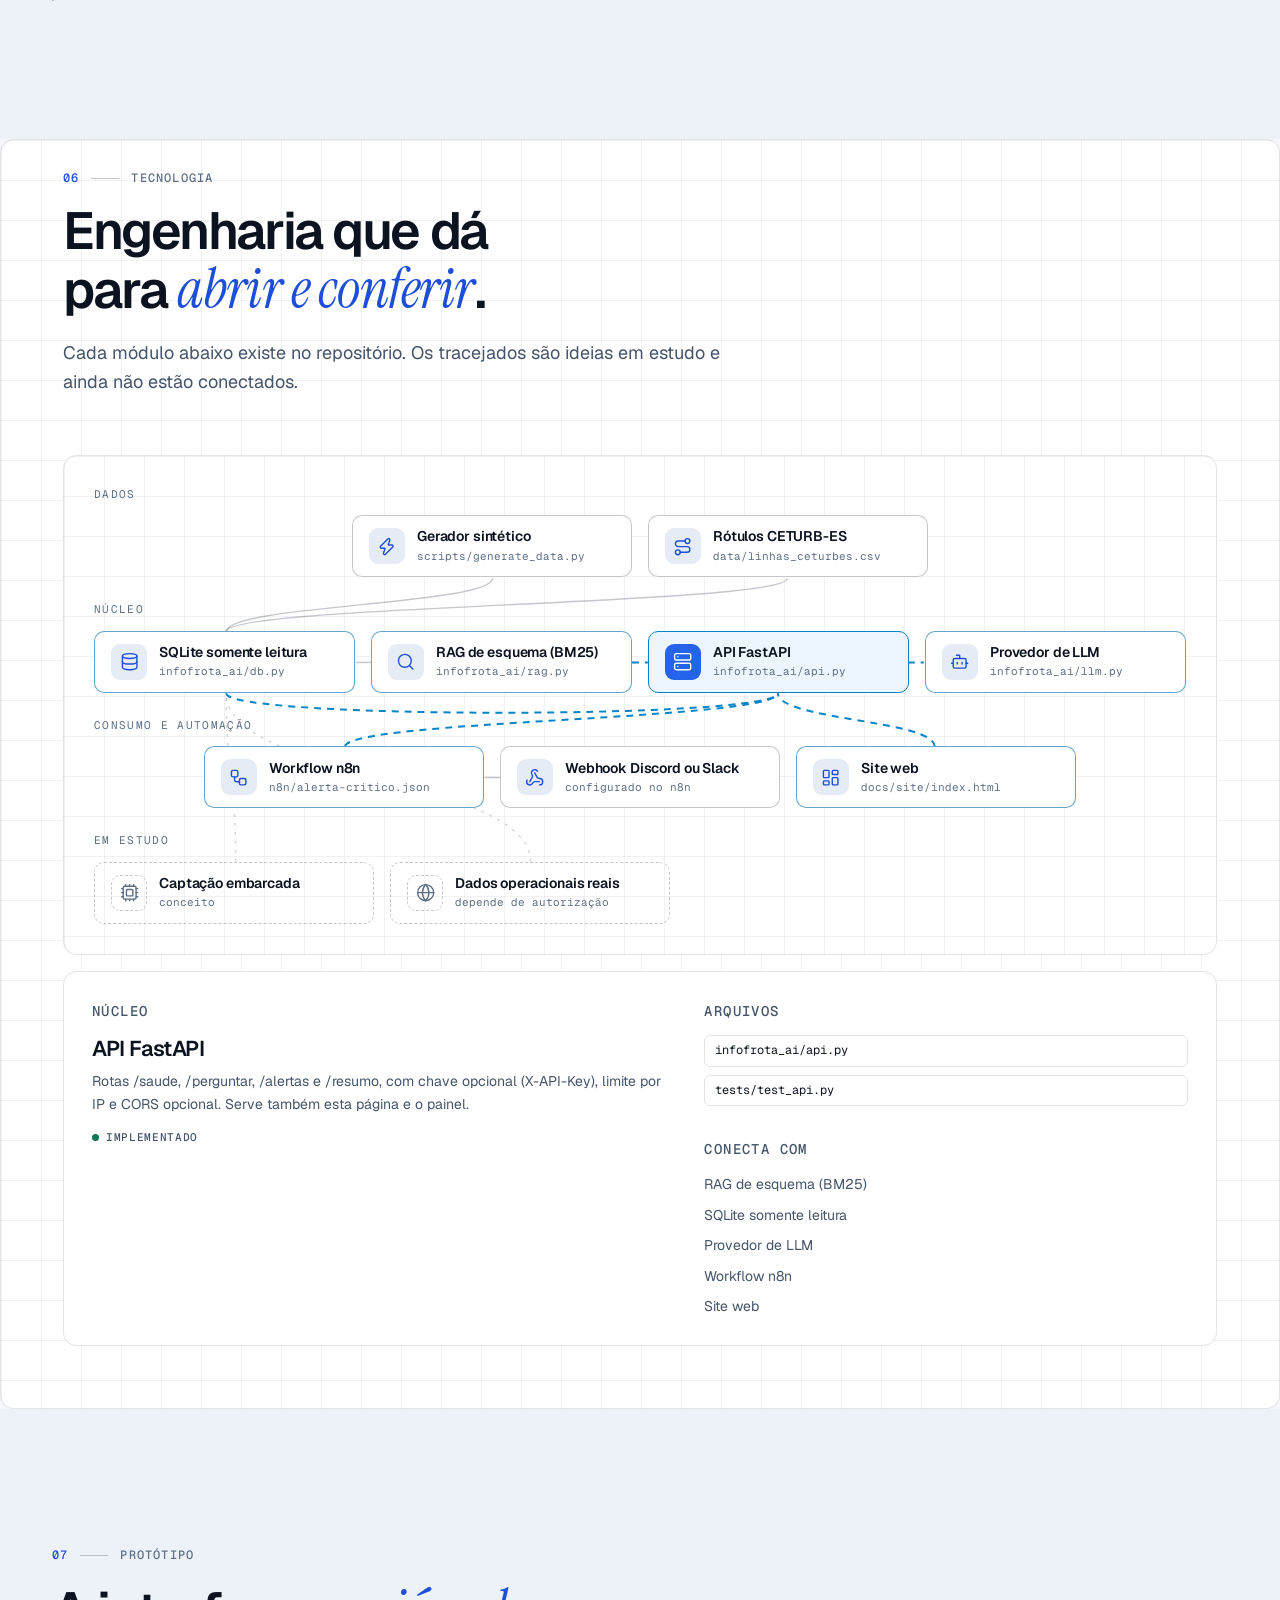
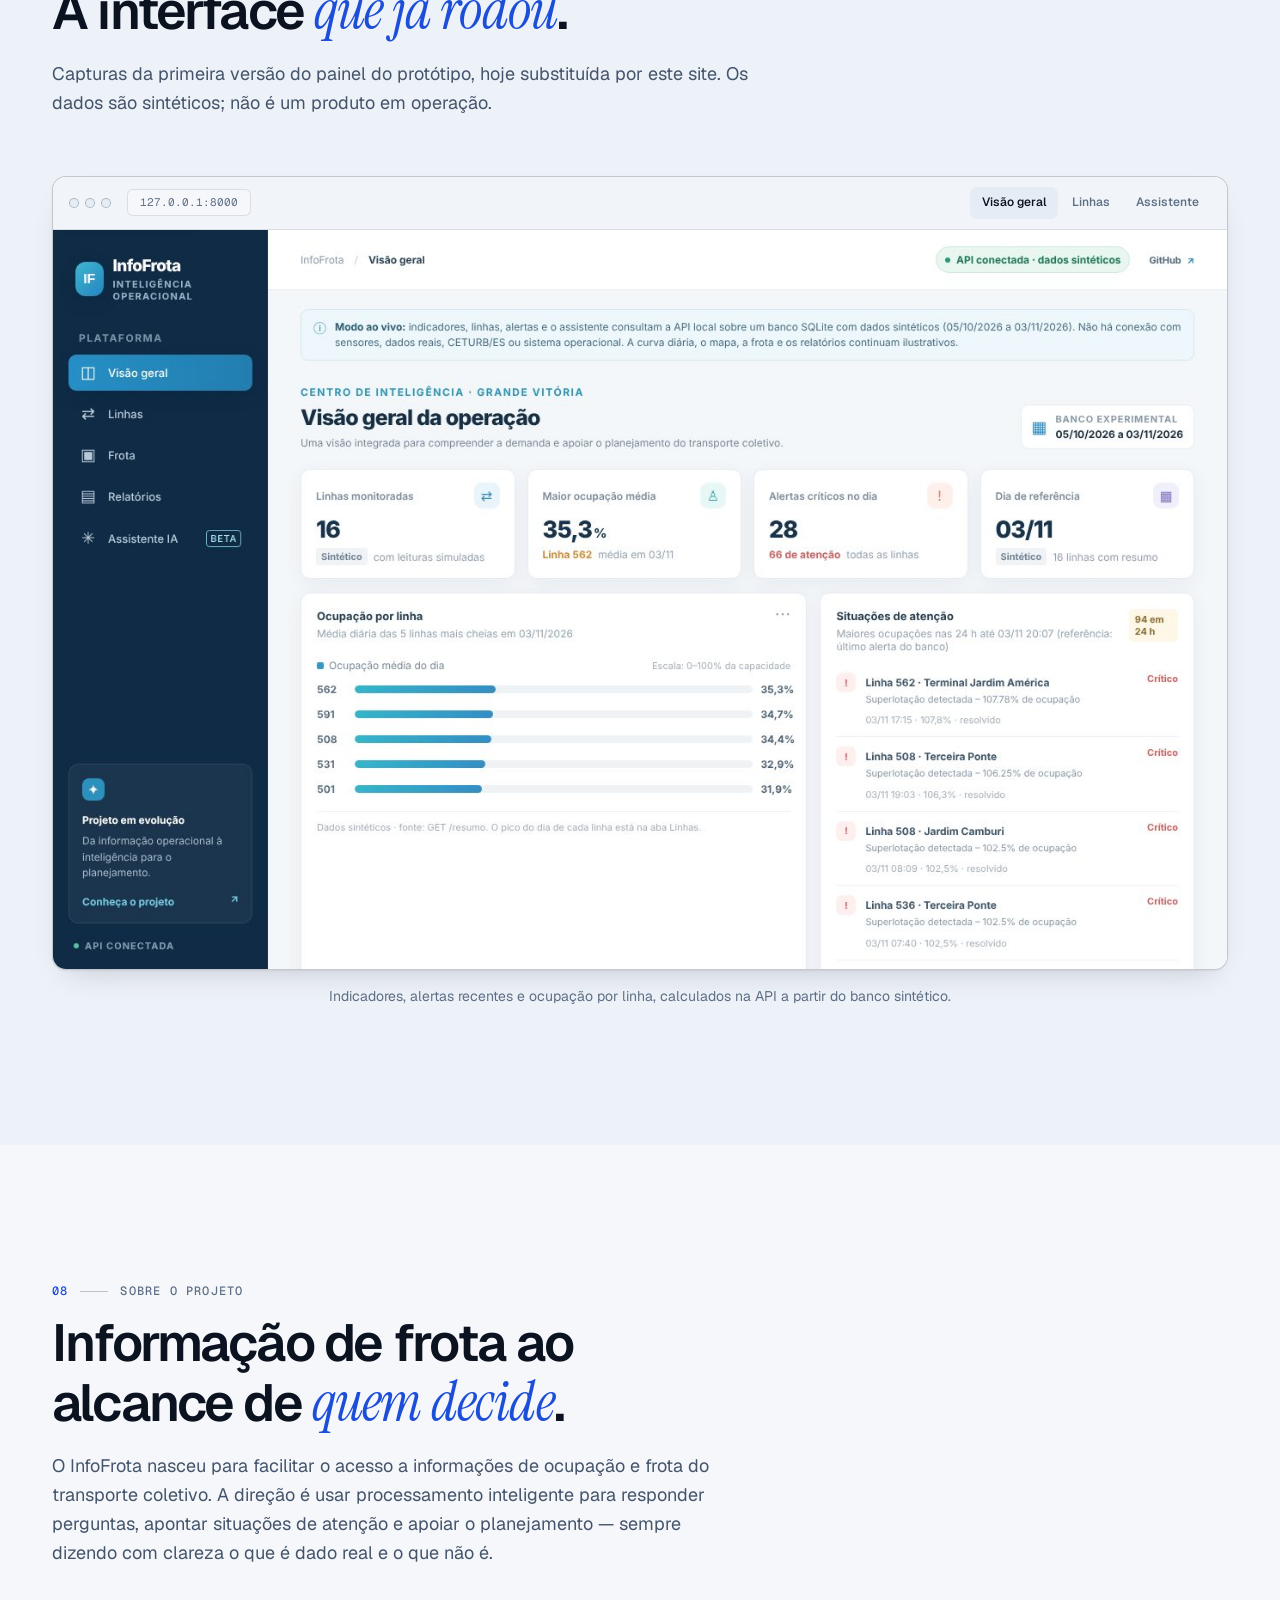
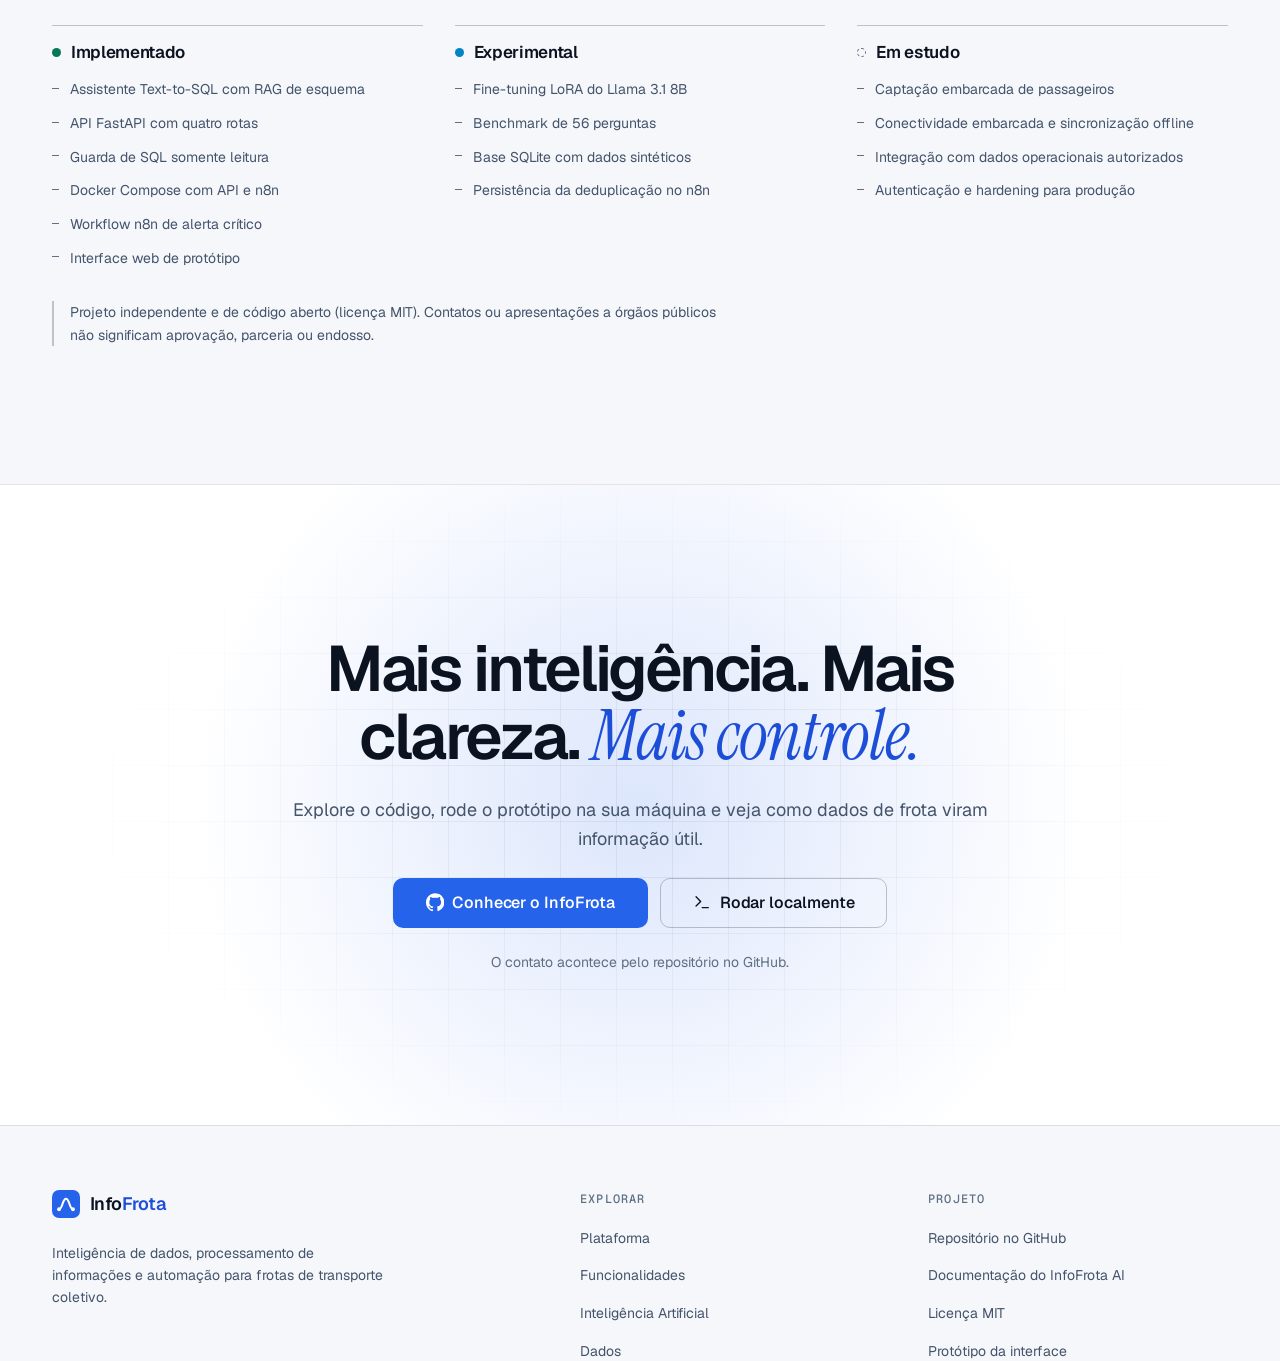
==== commit a7933c1a: "adicionado hugging face kaggle e melhoria de testes" ====
--- a/docs/site/index.html
+++ b/docs/site/index.html
@@ -7,7 +7,7 @@
   <meta name="description" content="Conheça o InfoFrota, um projeto de tecnologia voltado à inteligência de dados, processamento de informações e automação para frotas de transporte coletivo.">
   <meta name="color-scheme" content="dark light">
   <meta name="theme-color" content="#0B1220">
-  <meta name="infofrota-api" content="../">
+  <meta name="infofrota-api" content="./">
   <meta property="og:type" content="website">
   <meta property="og:locale" content="pt_BR">
   <meta property="og:title" content="InfoFrota — Inteligência e tecnologia para frotas">
@@ -406,8 +406,8 @@
     <div class="wrap">
       <header class="sec-head">
         <p class="eyebrow reveal"><span class="idx">07</span>Protótipo</p>
-        <h2 class="h2 reveal" id="show-title">A interface que <em>já roda</em>.</h2>
-        <p class="lead reveal">Capturas reais do protótipo em <code>docs/index.html</code>, servido pela própria API. É um protótipo com dados sintéticos, não um produto em operação.</p>
+        <h2 class="h2 reveal" id="show-title">A interface <em>que já rodou</em>.</h2>
+        <p class="lead reveal">Capturas da primeira versão do painel do protótipo, hoje substituída por este site. Os dados são sintéticos; não é um produto em operação.</p>
       </header>
       <div class="device reveal">
         <div class="device__bar">
@@ -495,10 +495,9 @@
 pip install -r requirements-api.txt
 python scripts/generate_data.py
 python -m infofrota_ai.api
-# interface:  http://127.0.0.1:8000/
-# este site:  http://127.0.0.1:8000/site/</code></pre>
-    </div>
-    <p class="muted">Ou só o site, sem API: <code>python -m http.server -d docs 8080</code> e abra <code>localhost:8080/site/</code>. Fora da API, a demonstração do assistente fica em modo simulado.</p>
+# site e assistente:  http://127.0.0.1:8000/</code></pre>
+    </div>
+    <p class="muted">Ou só o site, sem API: <code>python -m http.server -d docs/site 8080</code> e abra <code>localhost:8080/</code>. Fora da API, a demonstração do assistente fica em modo simulado.</p>
   </div>
 </dialog>
 
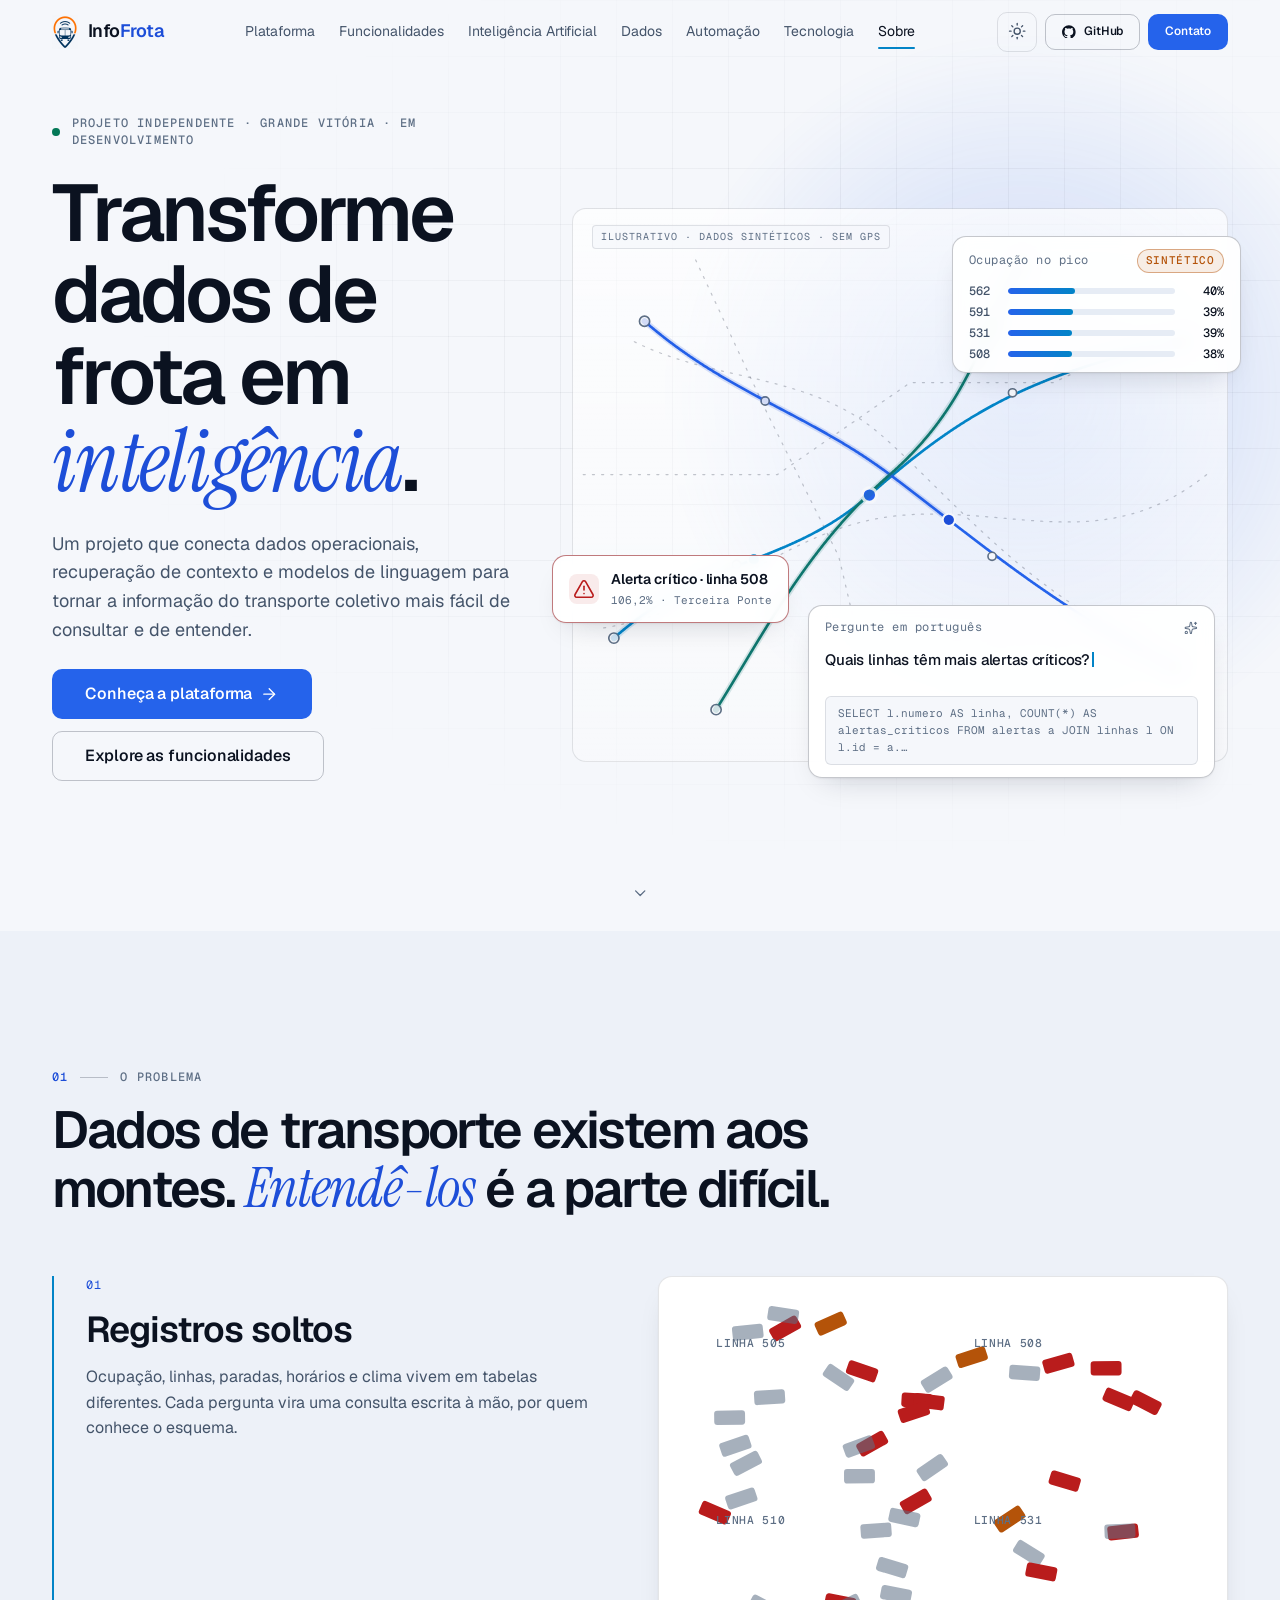
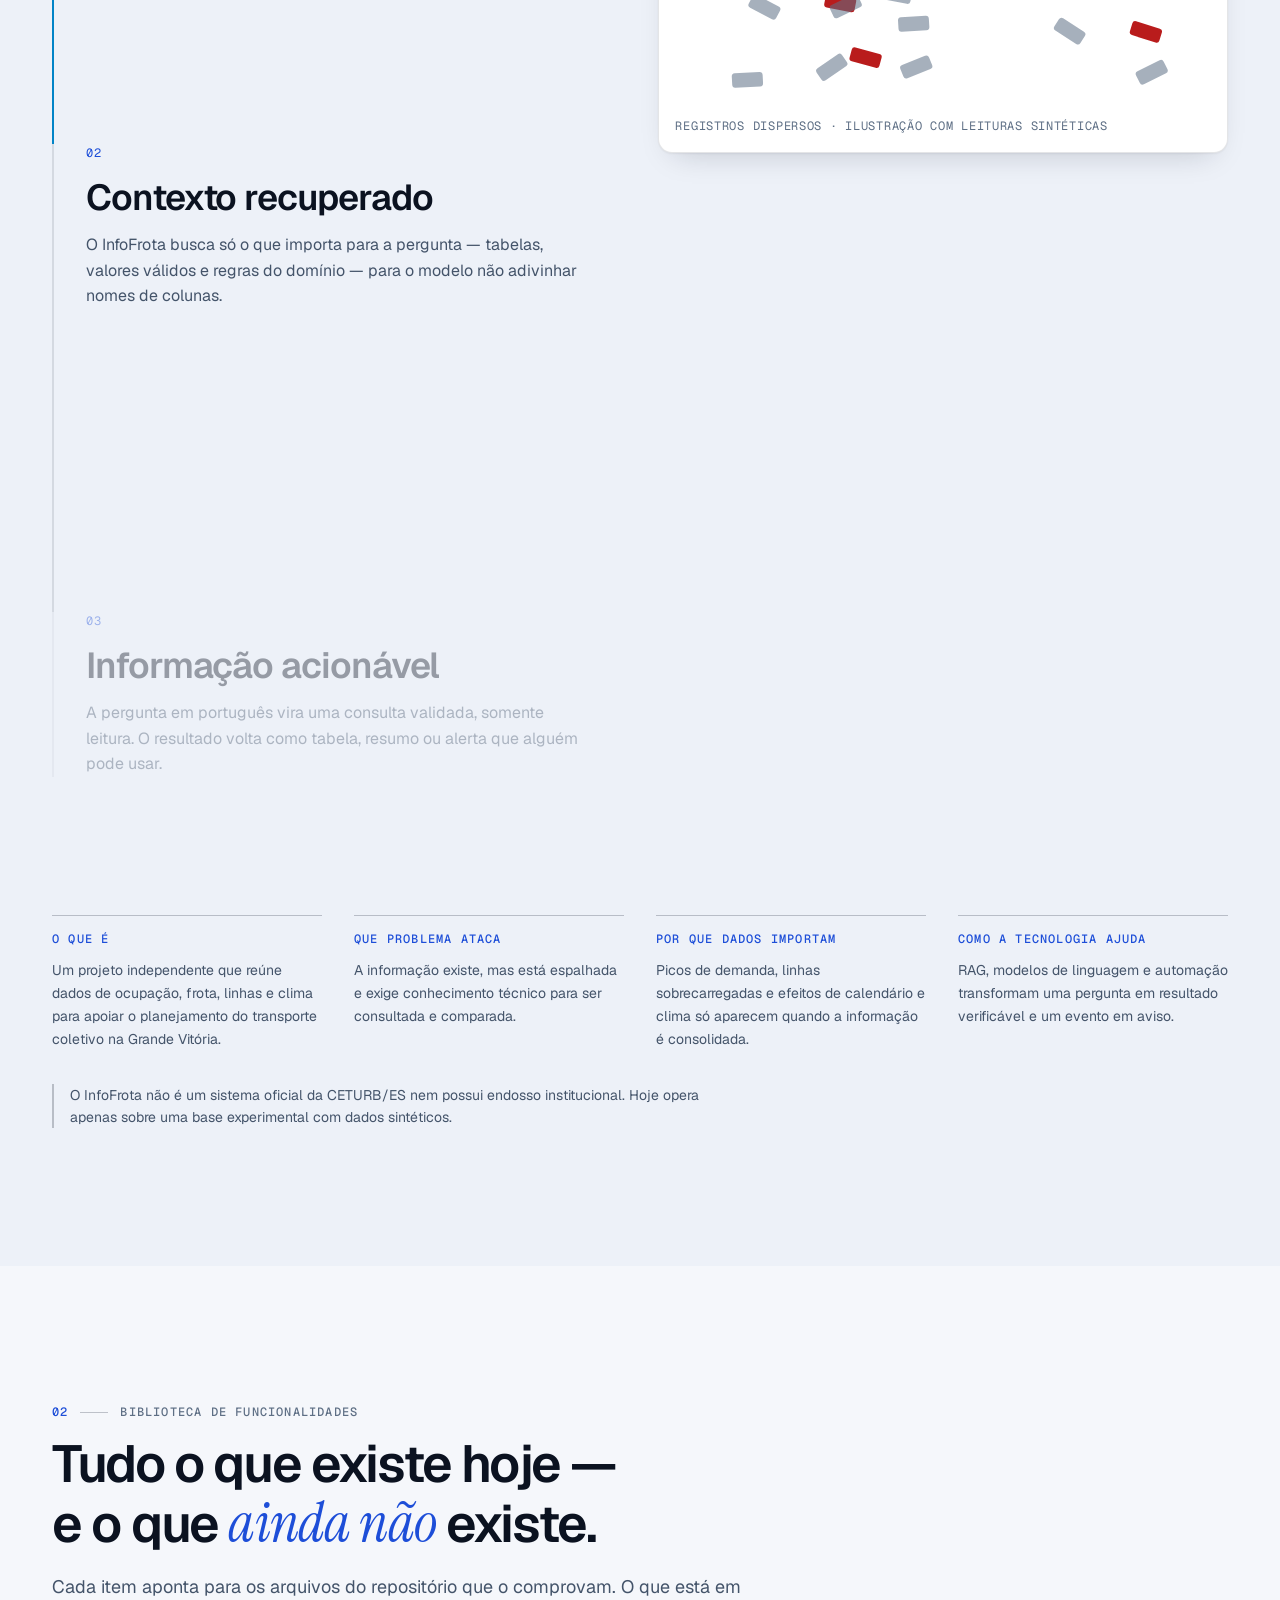
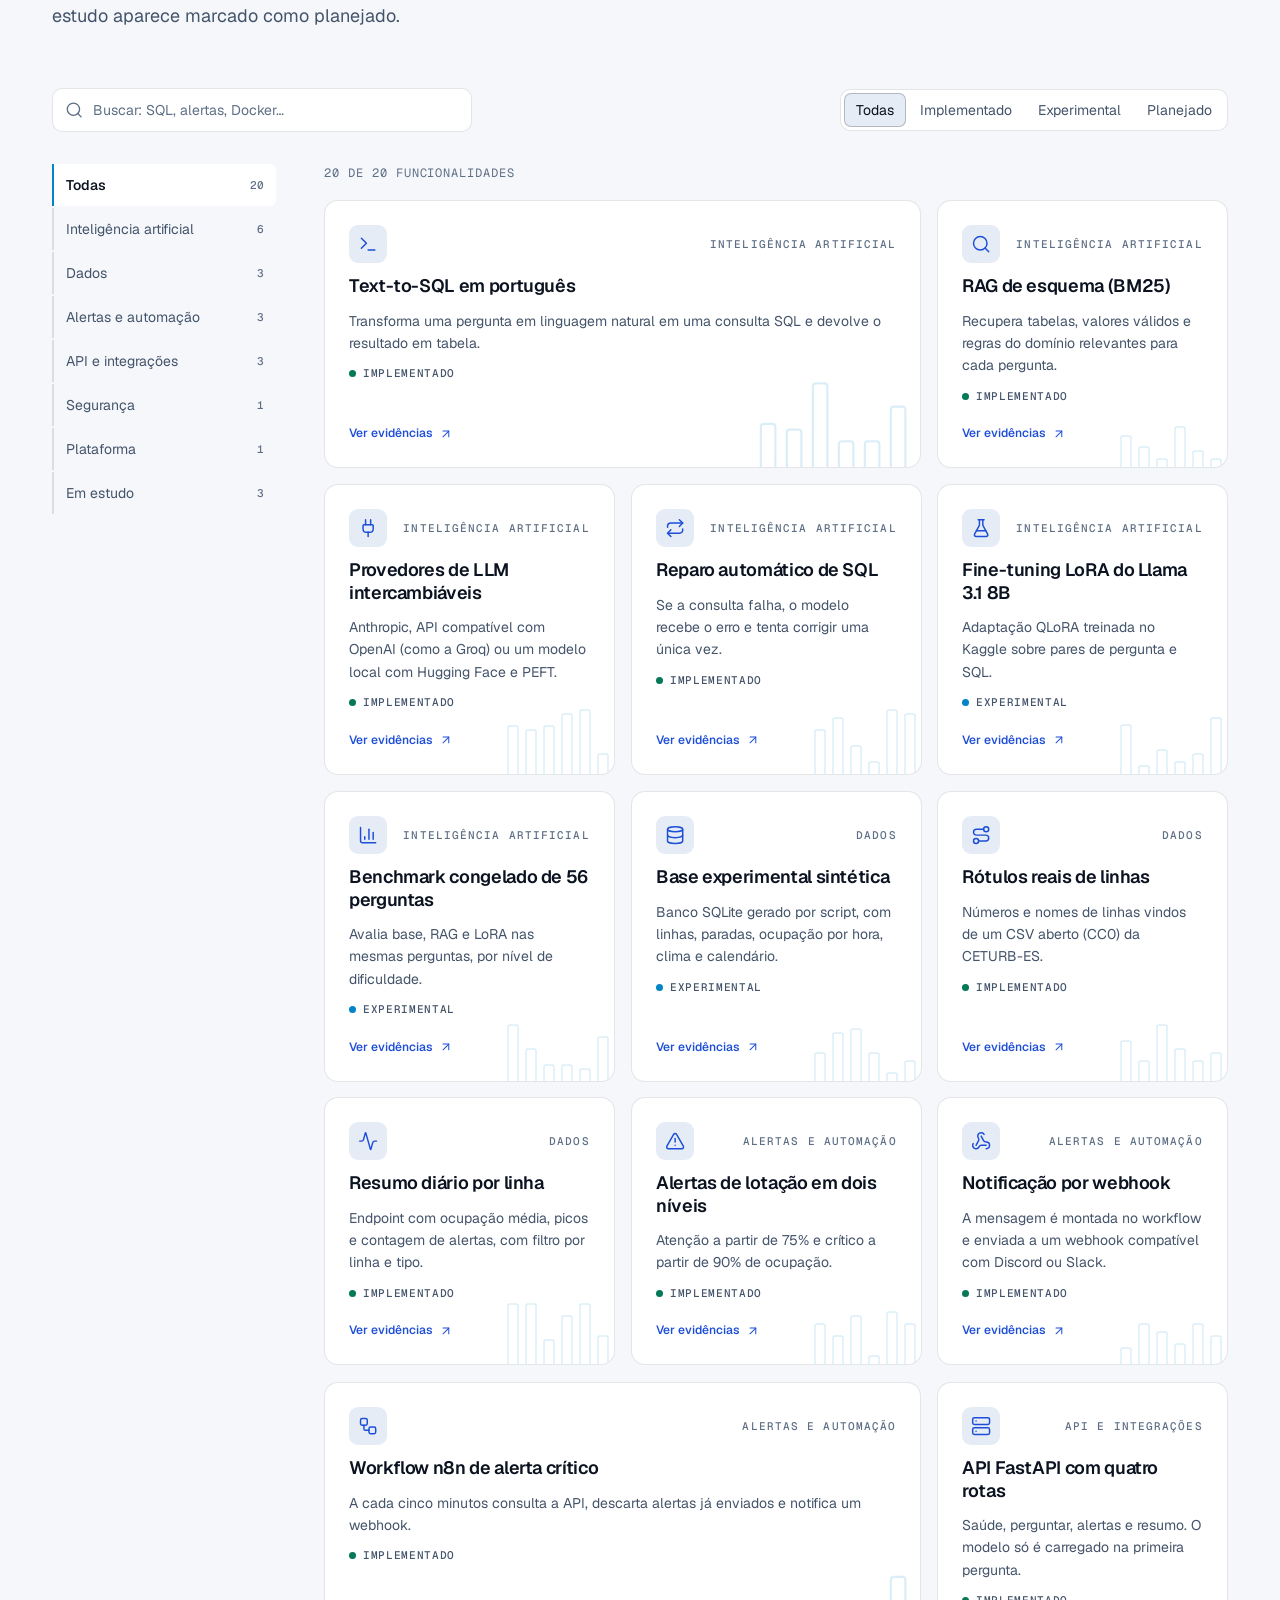
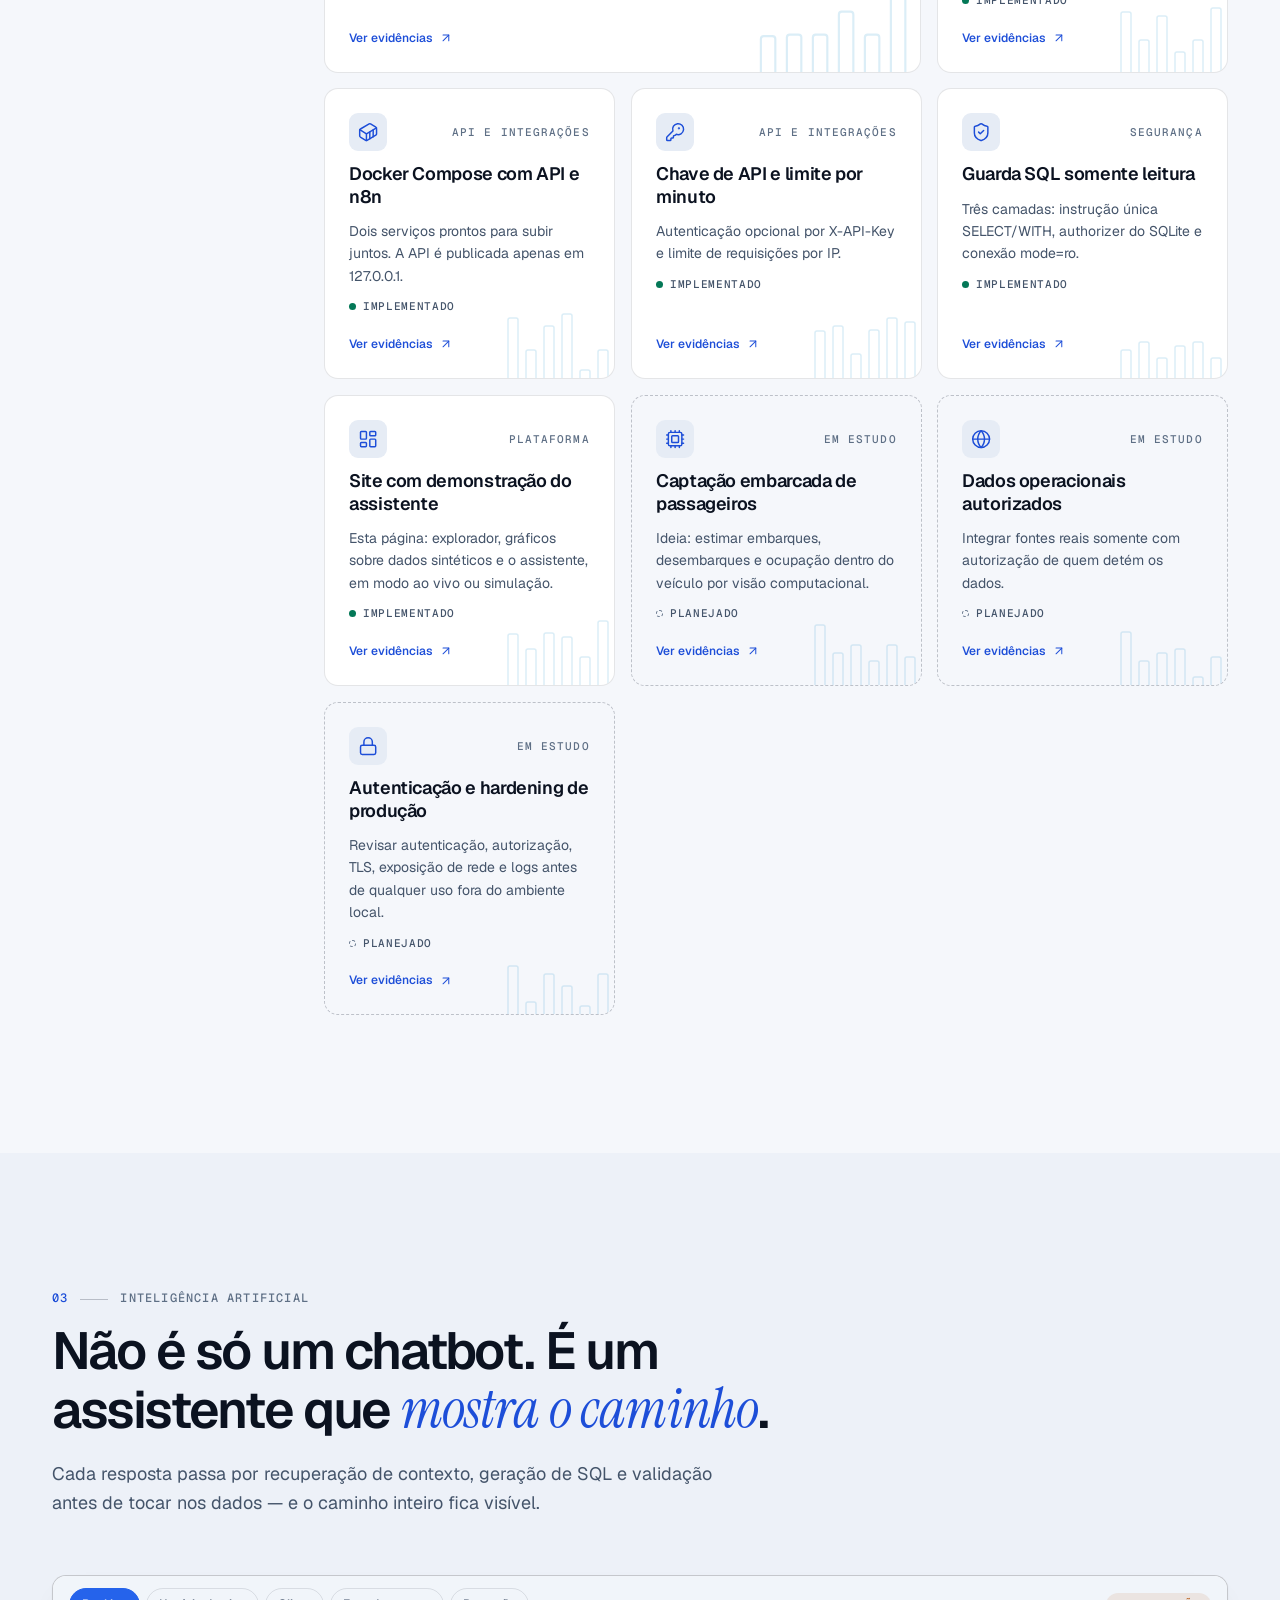
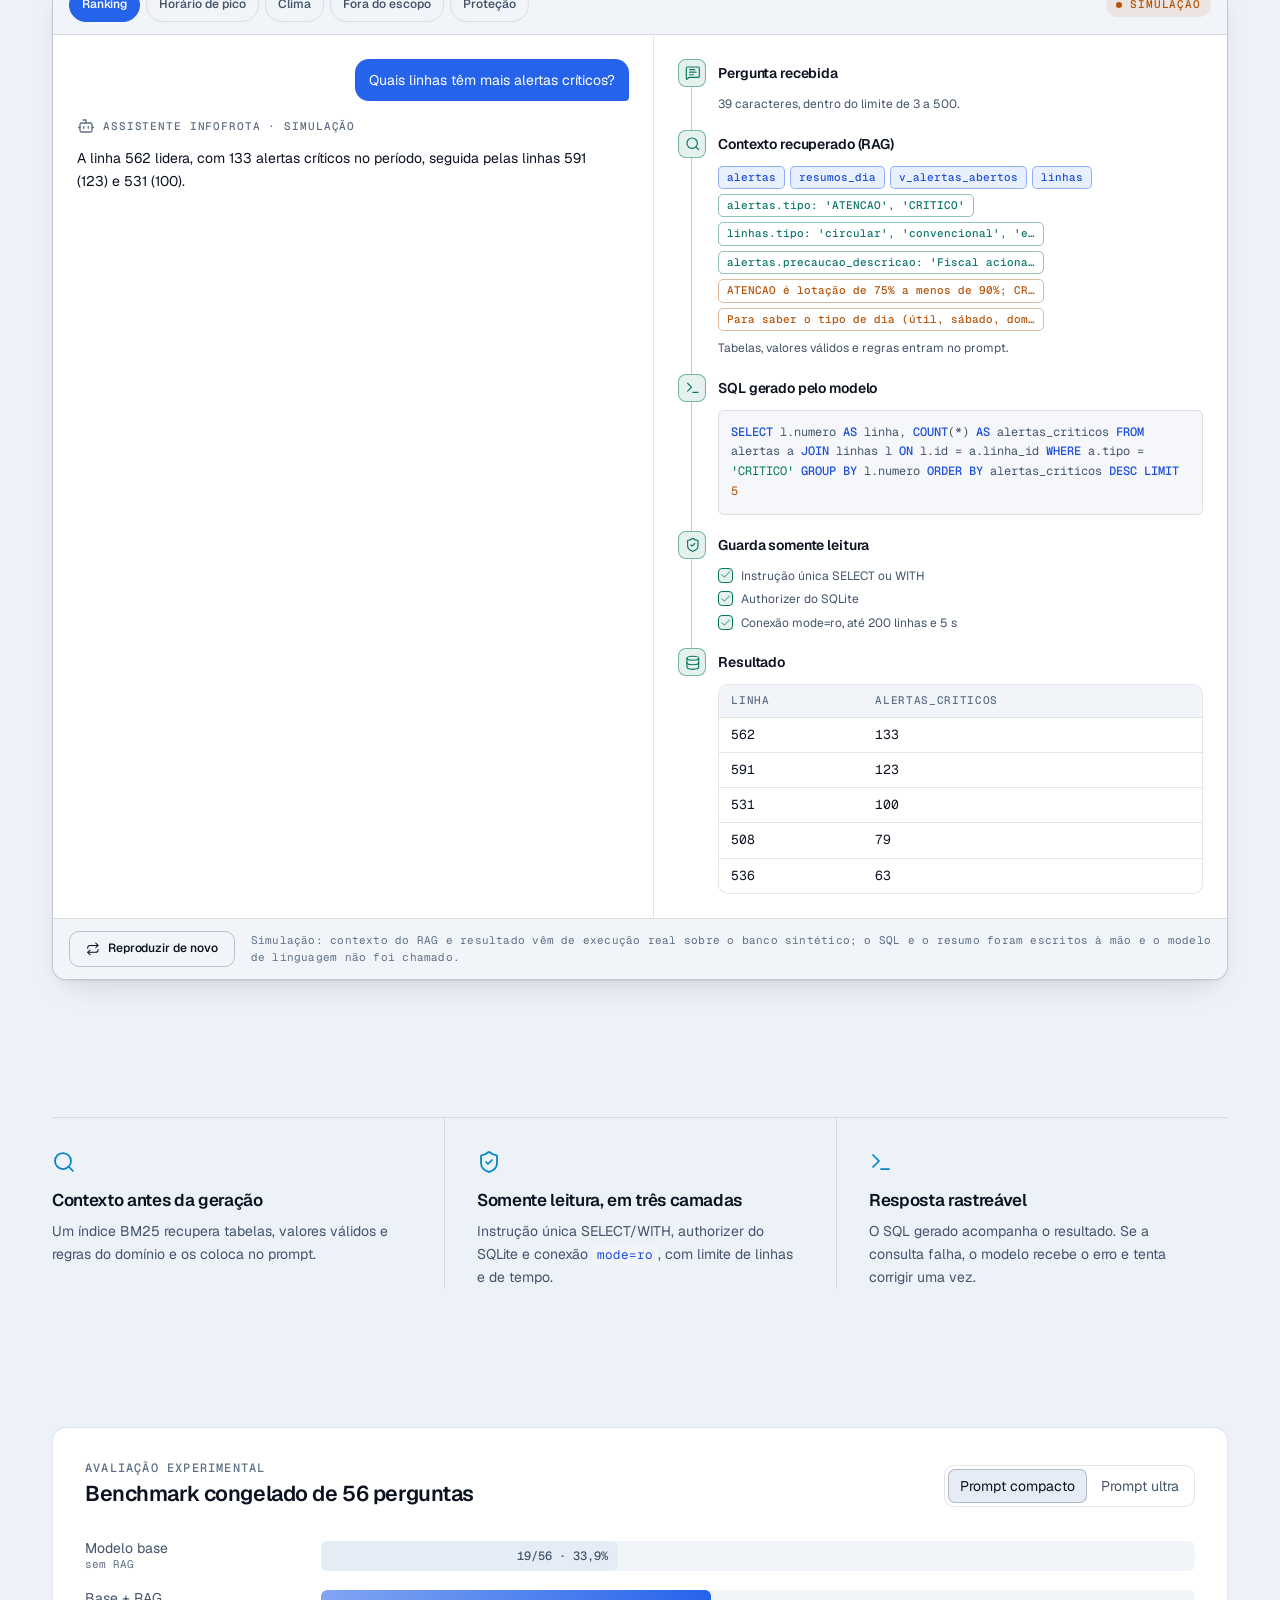
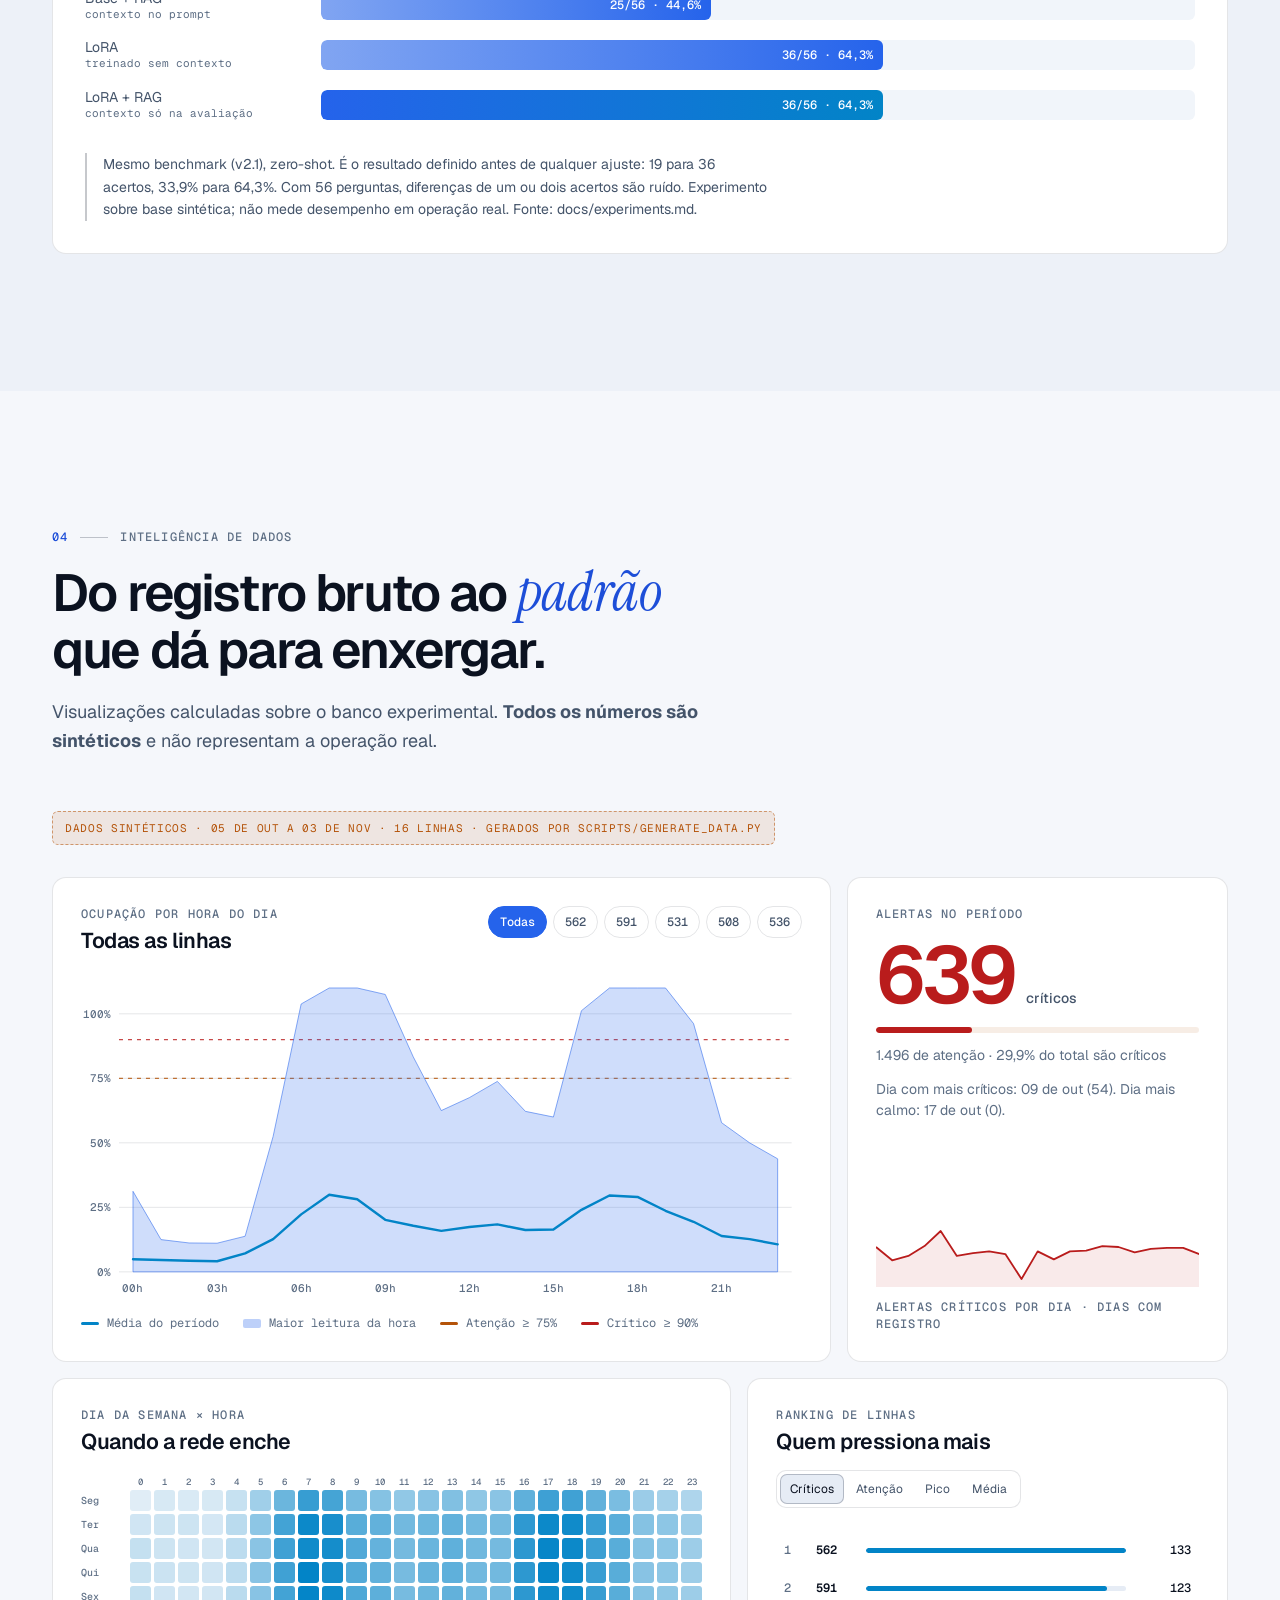
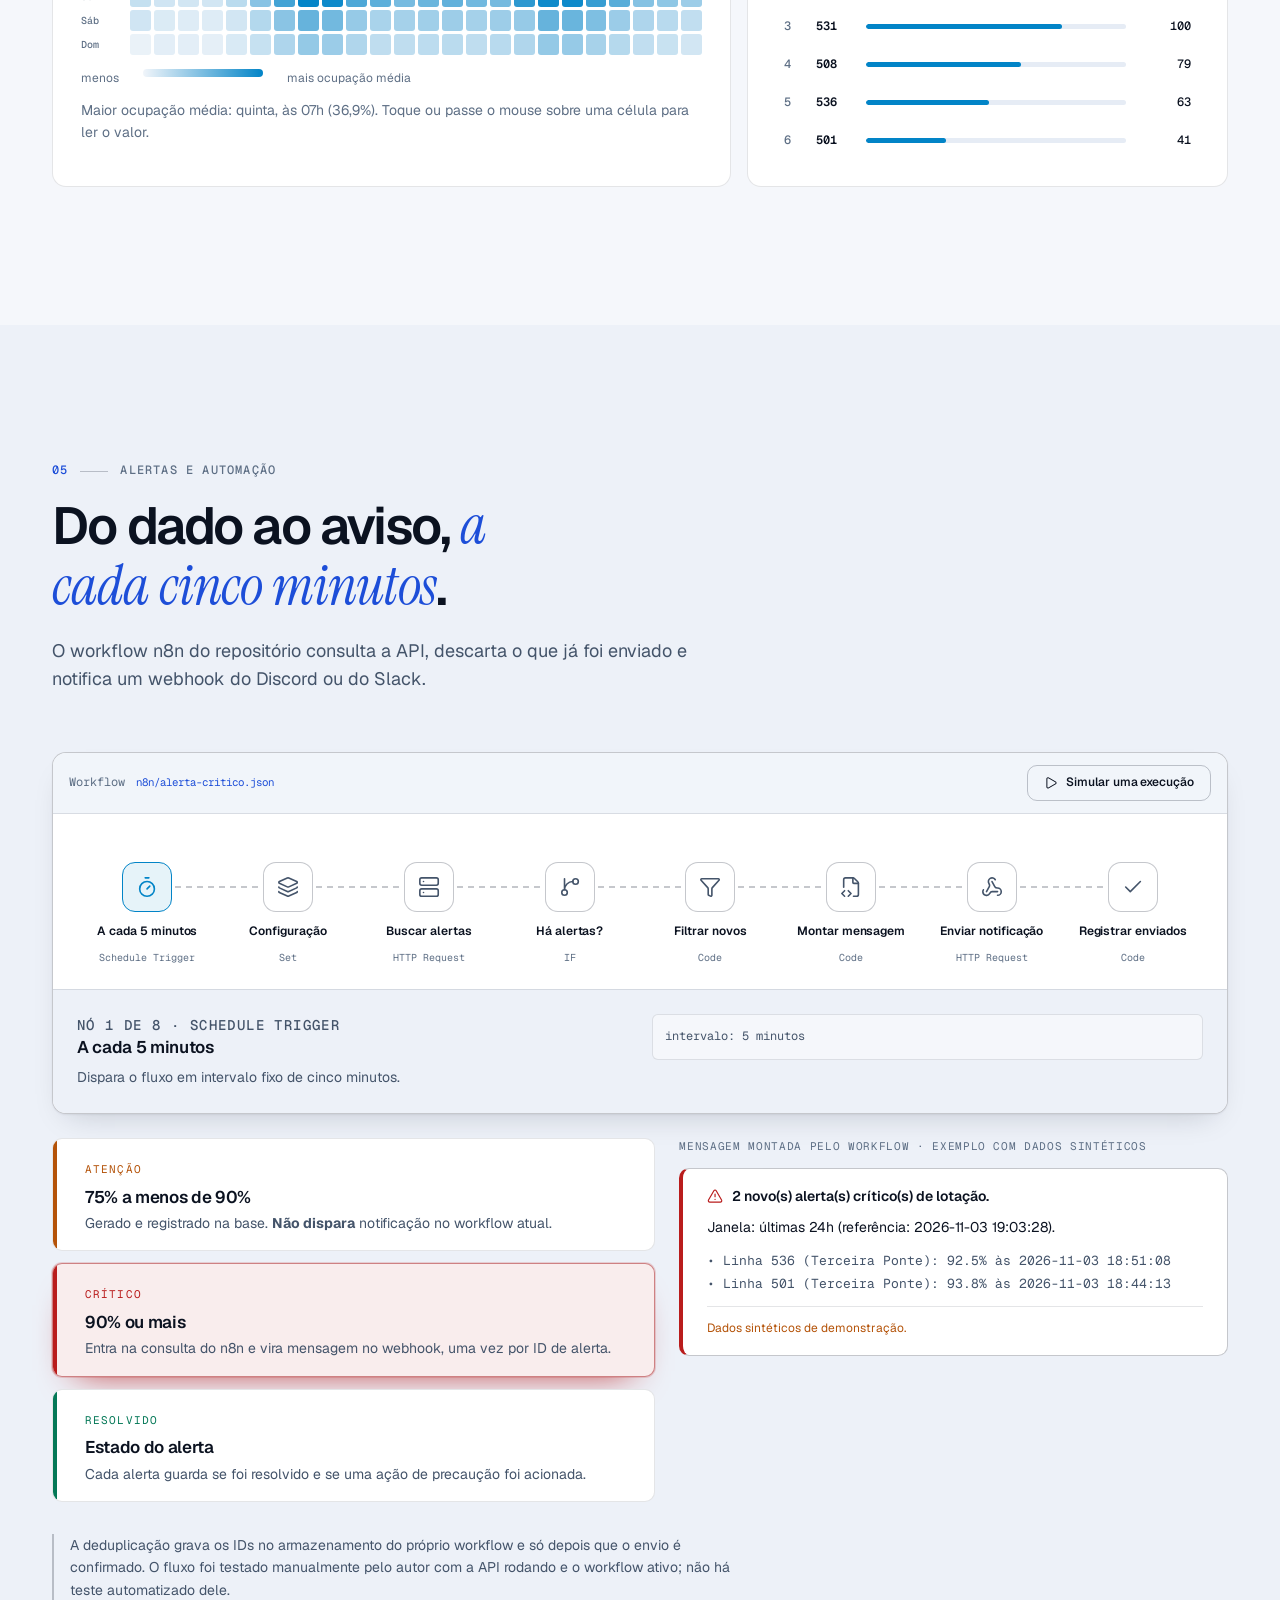
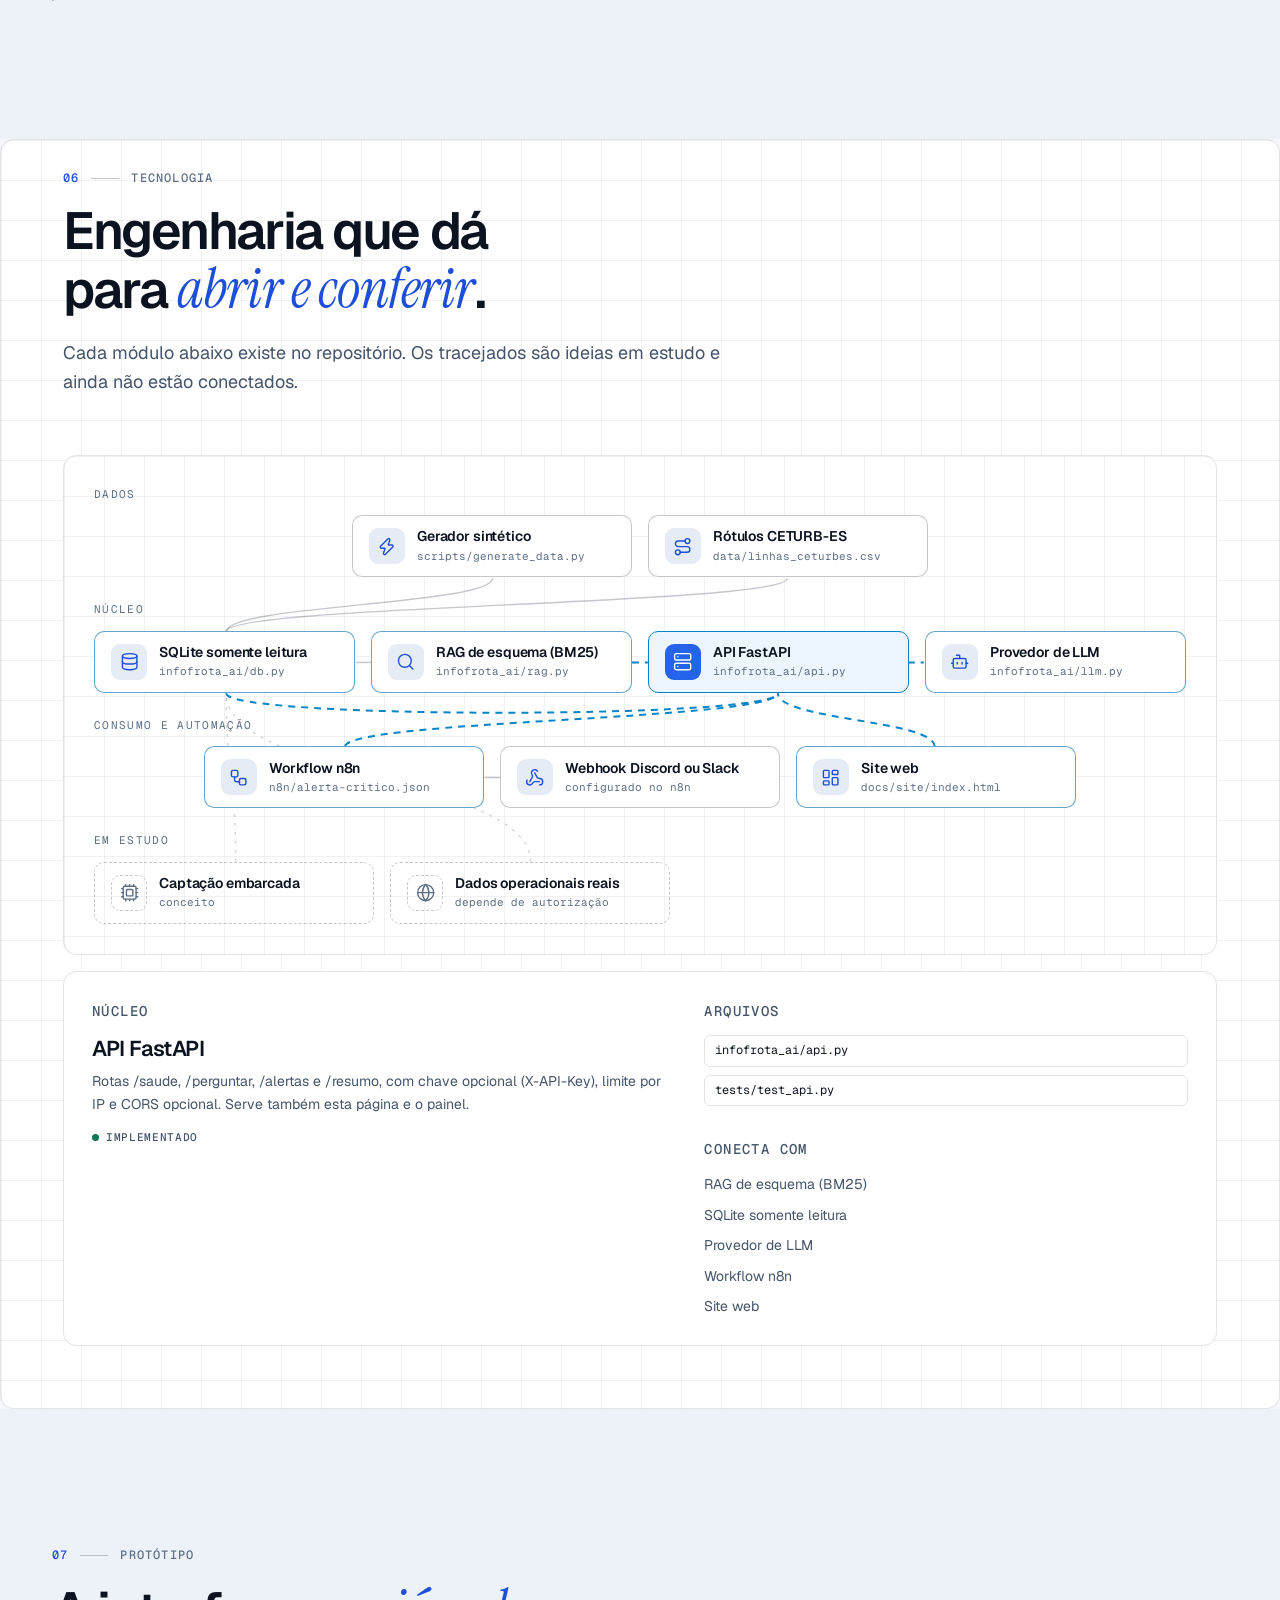
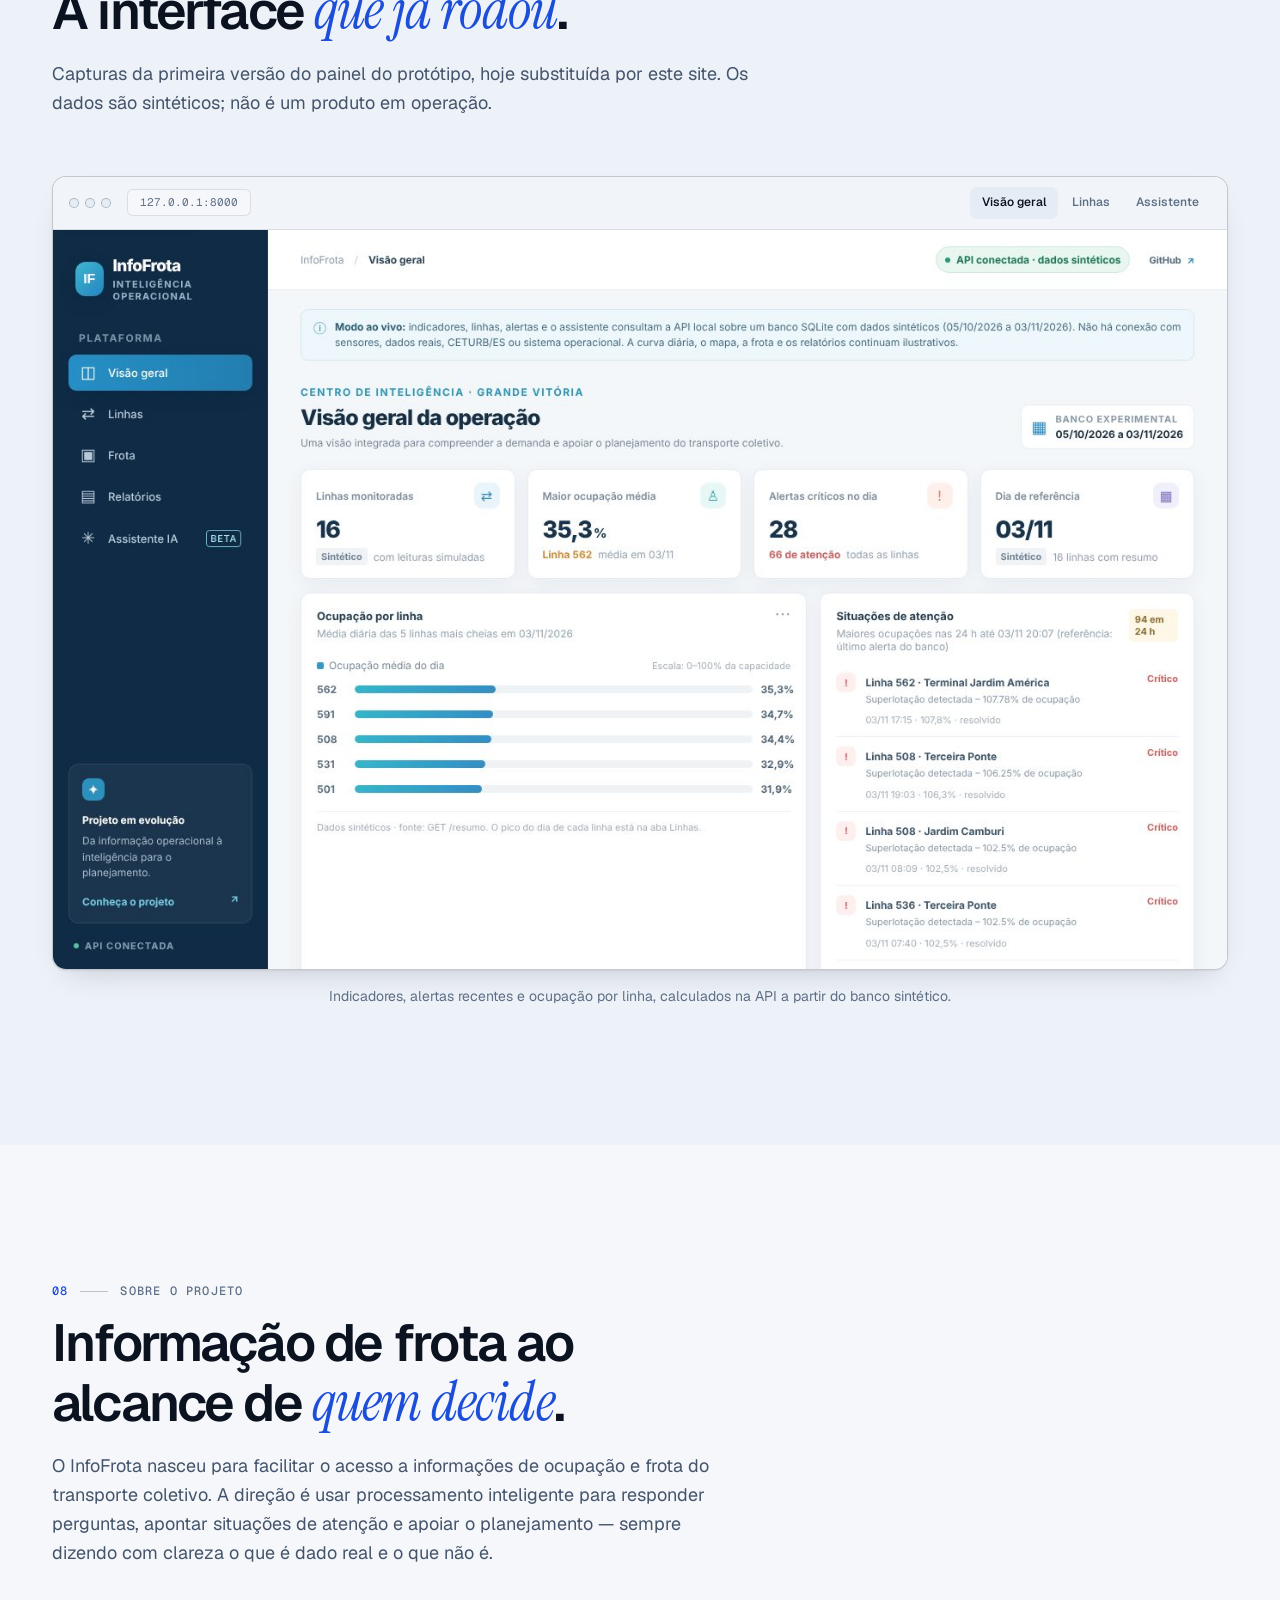
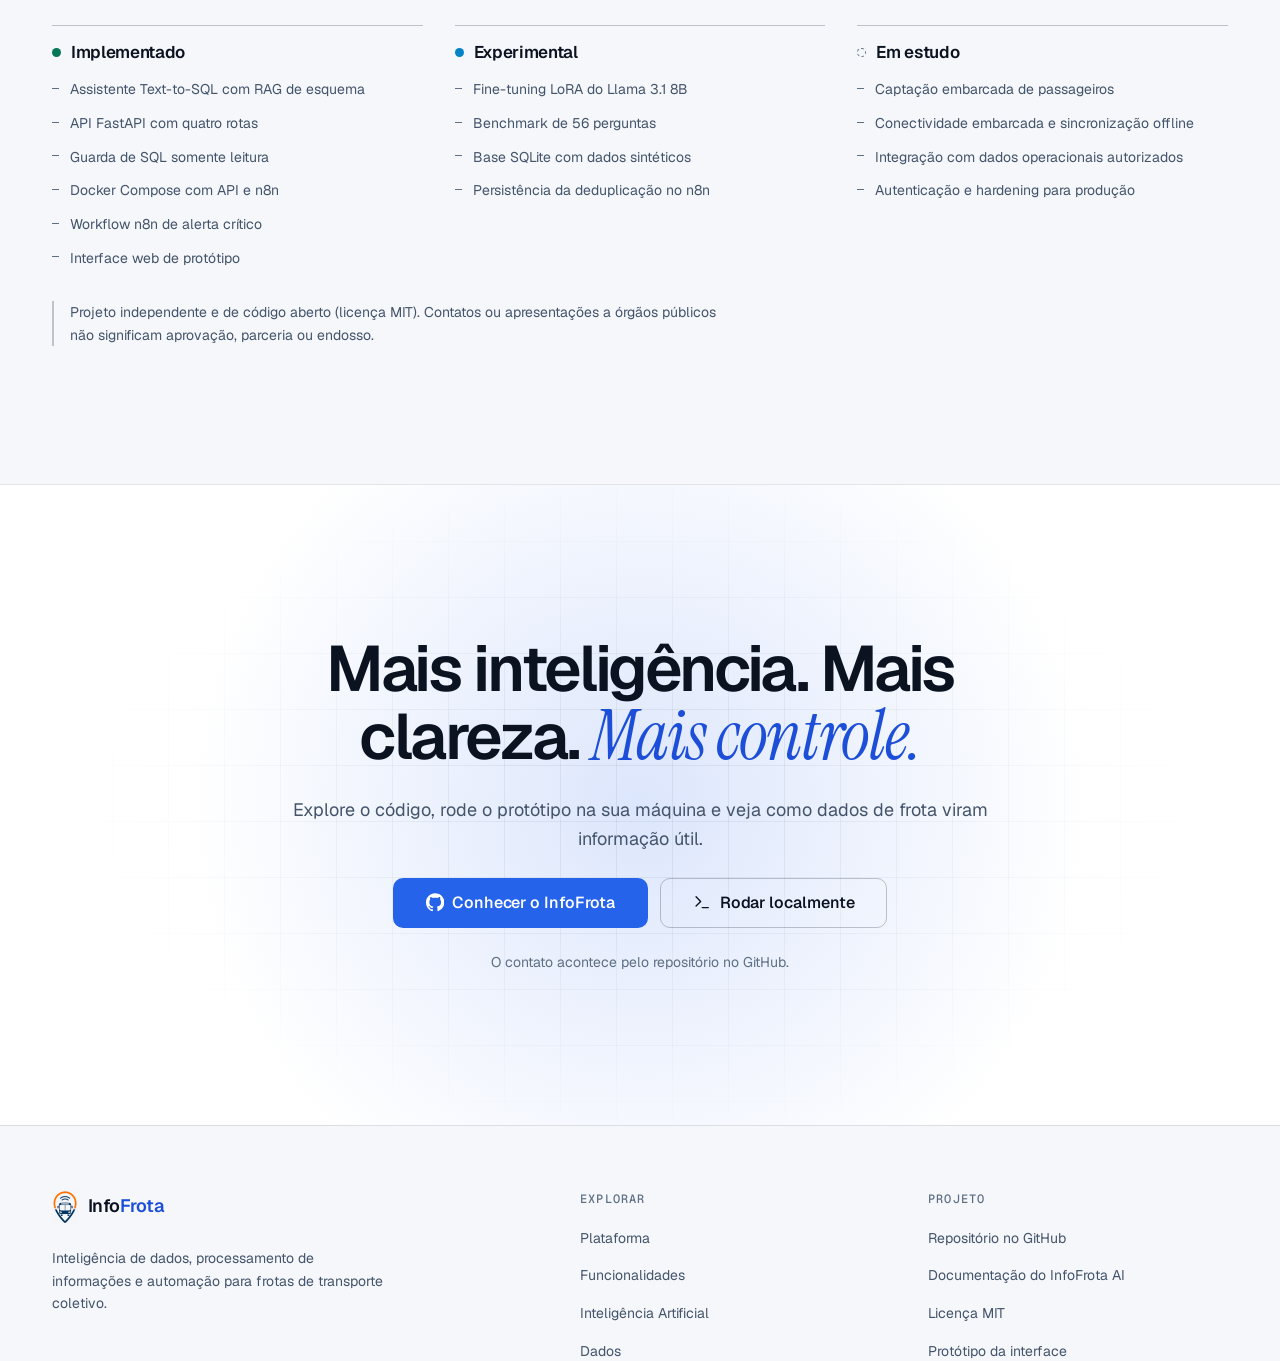
==== commit 1d8e1af0: "atualização da logo e adição do artigo" ====
--- a/docs/site/index.html
+++ b/docs/site/index.html
@@ -16,7 +16,10 @@
   <meta property="og:image:width" content="1200">
   <meta property="og:image:height" content="630">
   <meta name="twitter:card" content="summary_large_image">
-  <link rel="icon" href="assets/img/favicon.svg" type="image/svg+xml">
+  <link rel="icon" href="assets/img/favicon.ico" sizes="any">
+  <link rel="icon" href="assets/img/favicon-32.png" type="image/png" sizes="32x32">
+  <link rel="icon" href="assets/img/favicon-16.png" type="image/png" sizes="16x16">
+  <link rel="apple-touch-icon" href="assets/img/apple-touch-icon.png">
   <link rel="preload" href="assets/fonts/geist-latin-wght-normal.woff2" as="font" type="font/woff2" crossorigin>
   <link rel="preload" href="assets/fonts/instrument-serif-latin-400-italic.woff2" as="font" type="font/woff2" crossorigin>
   <script>
@@ -82,7 +85,7 @@
 <header class="nav" id="nav">
   <div class="wrap nav__bar">
     <a class="brand" href="#inicio" aria-label="InfoFrota — início">
-      <svg class="brand__mark" viewBox="0 0 32 32" aria-hidden="true"><rect width="32" height="32" rx="8" fill="var(--accent)"/><path d="M8 22c4 0 4-12 8-12s4 12 8 12" fill="none" stroke="#fff" stroke-width="2.4" stroke-linecap="round"/><circle cx="8" cy="22" r="2.2" fill="#fff"/><circle cx="24" cy="22" r="2.2" fill="#fff"/></svg>
+      <span class="brand__mark" aria-hidden="true"><img class="bm bm--dark" src="assets/img/logo-mark-dark.png" alt="" width="104" height="136"><img class="bm bm--light" src="assets/img/logo-mark-light.png" alt="" width="104" height="136"></span>
       <span class="brand__name">Info<b>Frota</b></span>
     </a>
     <nav class="nav__links" id="navLinks" aria-label="Principal">
@@ -459,7 +462,7 @@
 <footer class="footer">
   <div class="wrap footer__grid">
     <div class="footer__brand">
-      <a class="brand" href="#inicio"><svg class="brand__mark" viewBox="0 0 32 32" aria-hidden="true"><rect width="32" height="32" rx="8" fill="var(--accent)"/><path d="M8 22c4 0 4-12 8-12s4 12 8 12" fill="none" stroke="#fff" stroke-width="2.4" stroke-linecap="round"/><circle cx="8" cy="22" r="2.2" fill="#fff"/><circle cx="24" cy="22" r="2.2" fill="#fff"/></svg><span class="brand__name">Info<b>Frota</b></span></a>
+      <a class="brand" href="#inicio"><span class="brand__mark" aria-hidden="true"><img class="bm bm--dark" src="assets/img/logo-mark-dark.png" alt="" width="104" height="136"><img class="bm bm--light" src="assets/img/logo-mark-light.png" alt="" width="104" height="136"></span><span class="brand__name">Info<b>Frota</b></span></a>
       <p>Inteligência de dados, processamento de informações e automação para frotas de transporte coletivo.</p>
     </div>
     <nav aria-label="Seções"><h2 class="footer__h mono">Explorar</h2><ul>
--- a/docs/site/assets/css/base.css
+++ b/docs/site/assets/css/base.css
@@ -71,7 +71,15 @@
 .nav.is-solid { background: color-mix(in srgb, var(--bg) 86%, transparent); backdrop-filter: blur(14px) saturate(1.3); -webkit-backdrop-filter: blur(14px) saturate(1.3); border-color: var(--line); }
 .nav__bar { height: 100%; display: flex; align-items: center; gap: var(--s-5); }
 .brand { display: inline-flex; align-items: center; gap: 10px; font-weight: 600; letter-spacing: -.03em; font-size: 1.125rem; }
-.brand__mark { width: 28px; height: 28px; }
+.brand__mark { display: inline-flex; height: 34px; }
+.brand__mark .bm { height: 100%; width: auto; }
+.bm--light { display: none; }
+:root[data-theme="light"] .bm--dark { display: none; }
+:root[data-theme="light"] .bm--light { display: block; }
+@media (prefers-color-scheme: light) {
+  :root:not([data-theme]) .bm--dark { display: none; }
+  :root:not([data-theme]) .bm--light { display: block; }
+}
 .brand__name b { font-weight: 600; color: var(--accent-text); }
 .nav__links { display: flex; gap: 2px; margin-inline: auto; }
 .nav__links a { position: relative; padding: 8px 11px; border-radius: var(--r-1); font-size: var(--fs-sm); color: var(--text-2); transition: color var(--t-fast); white-space: nowrap; }
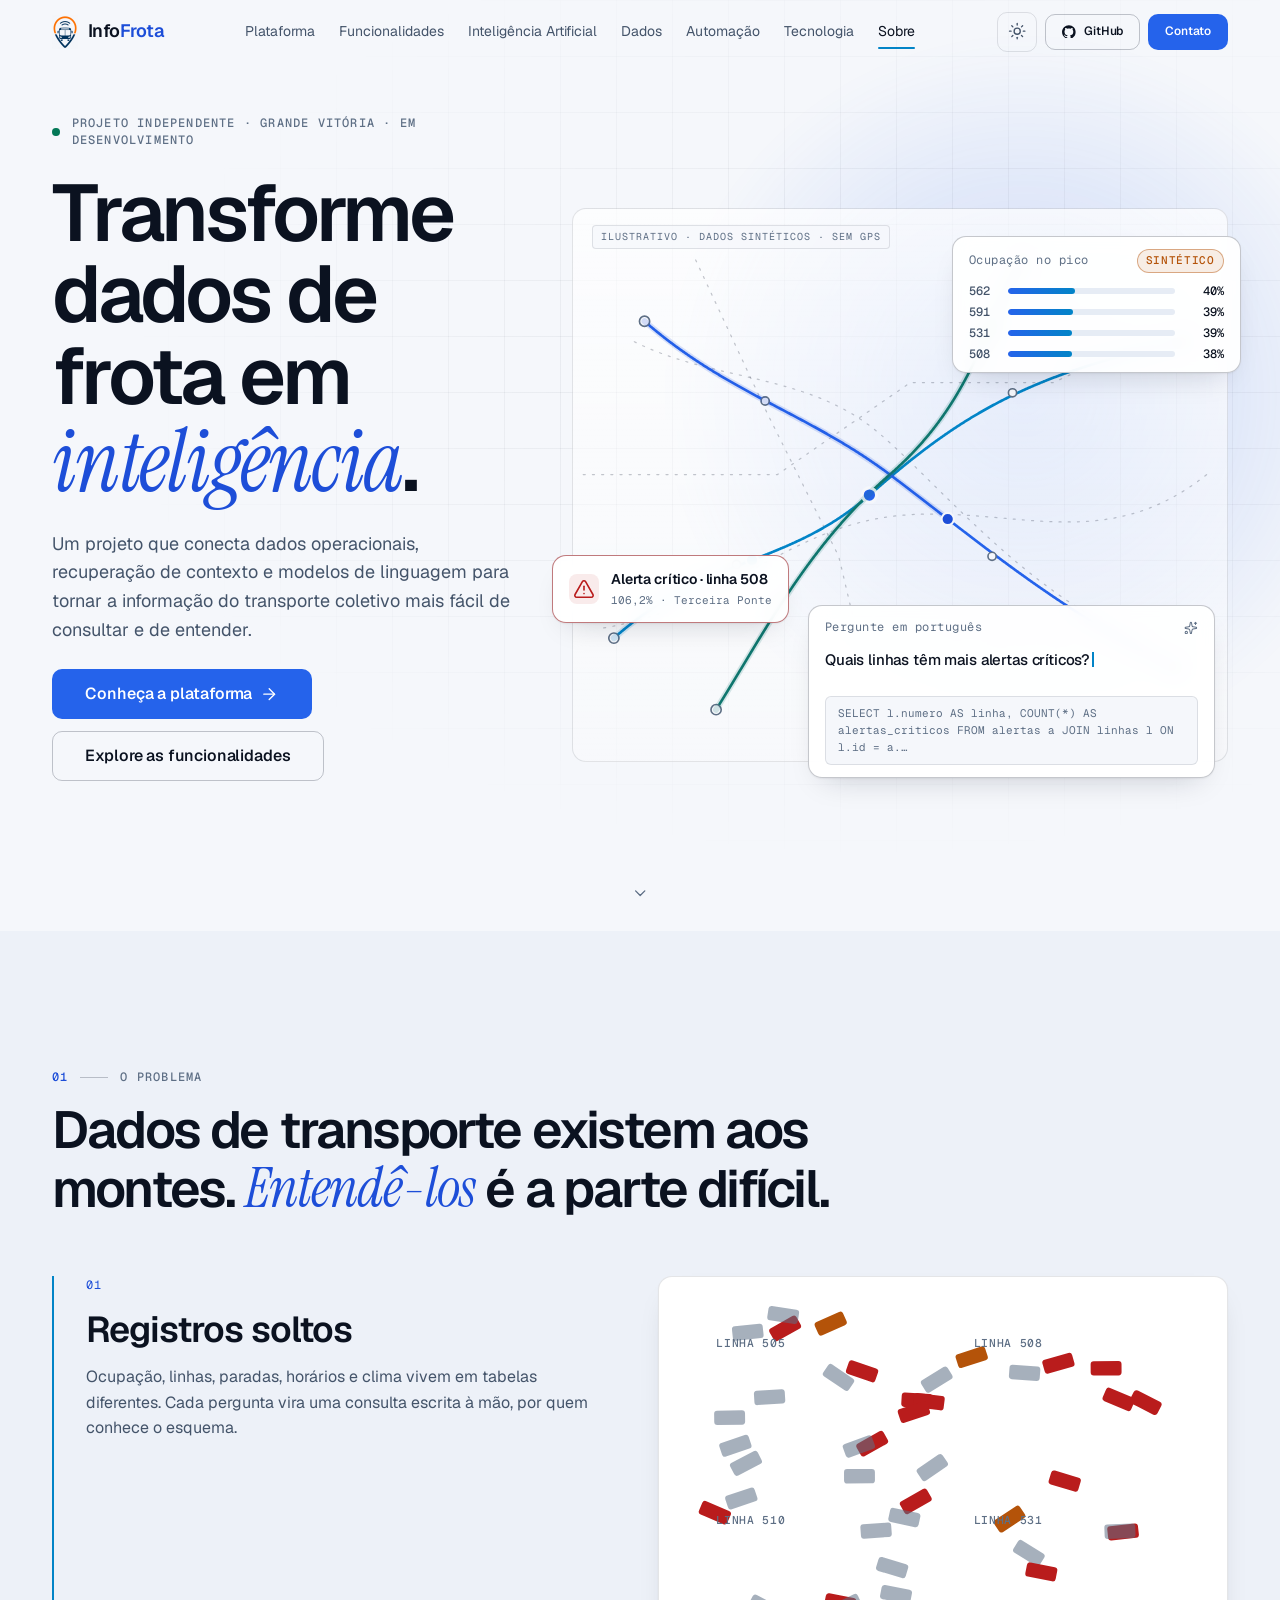
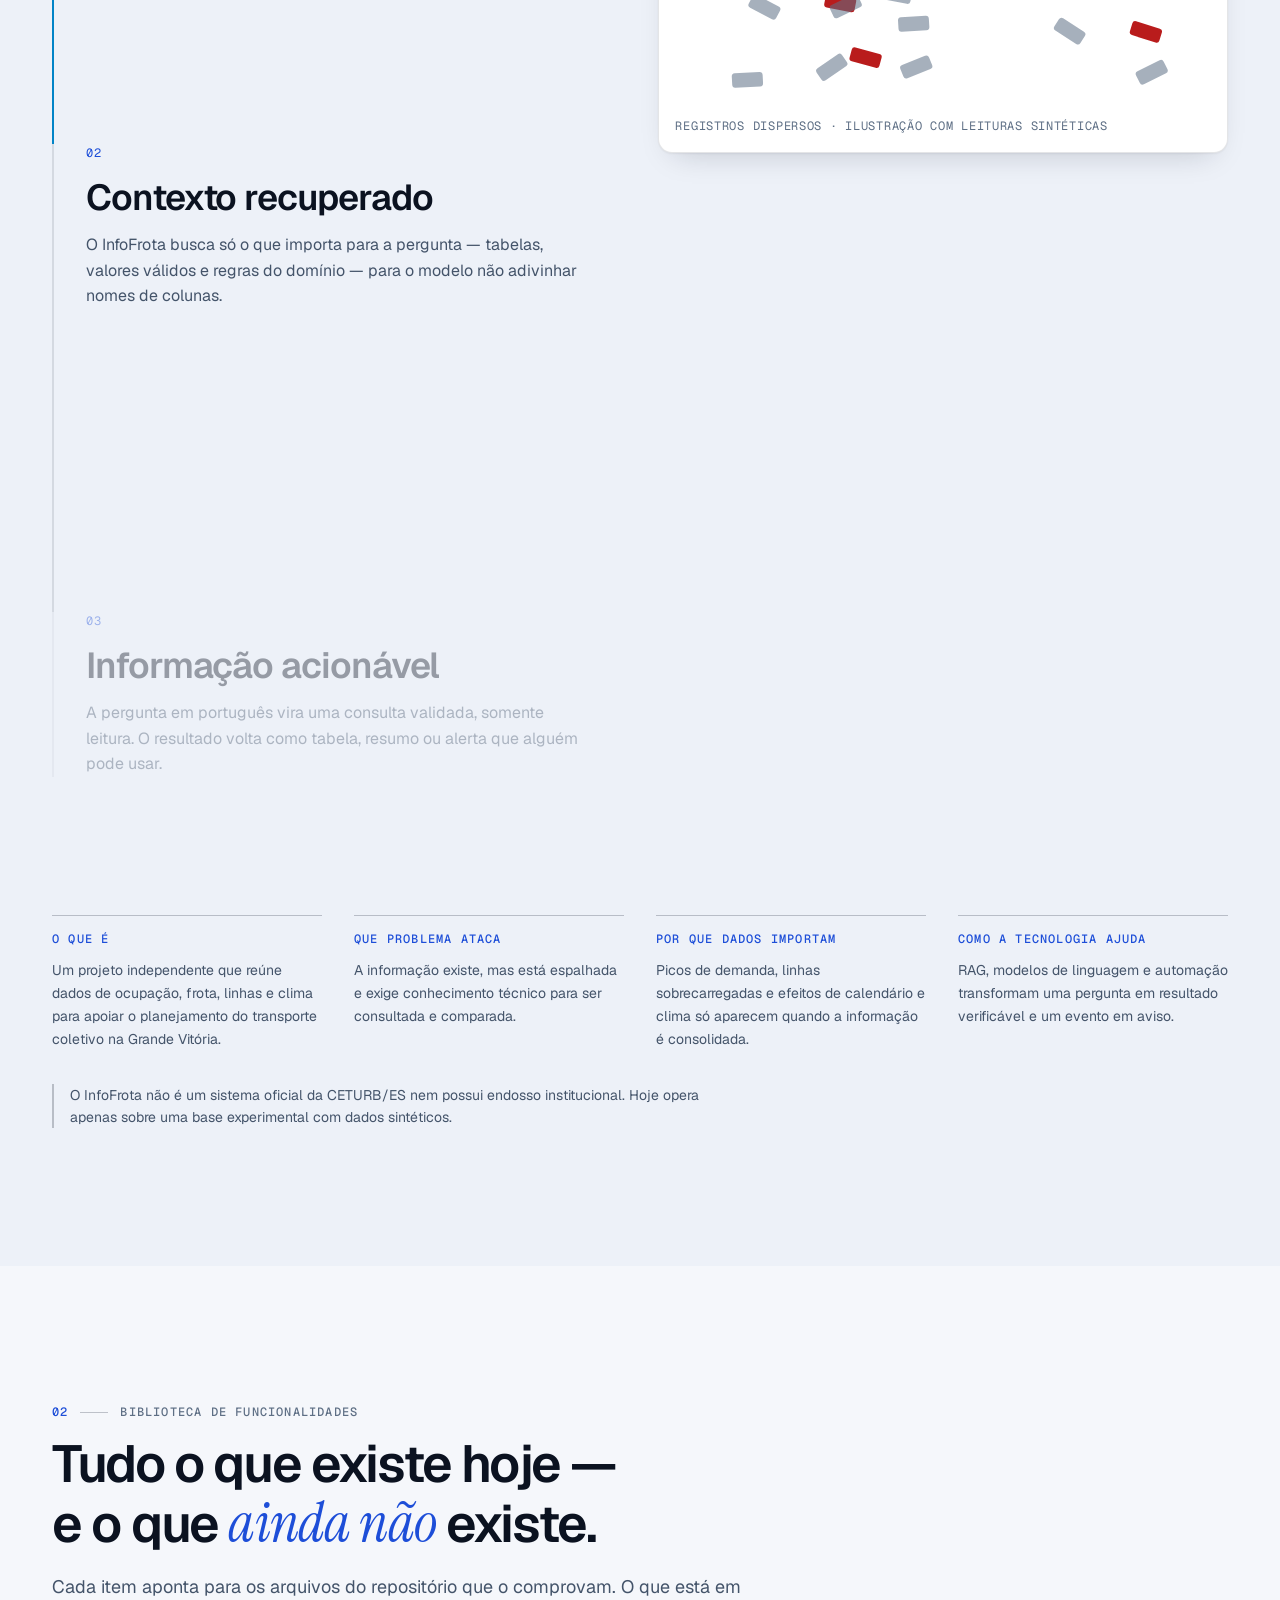
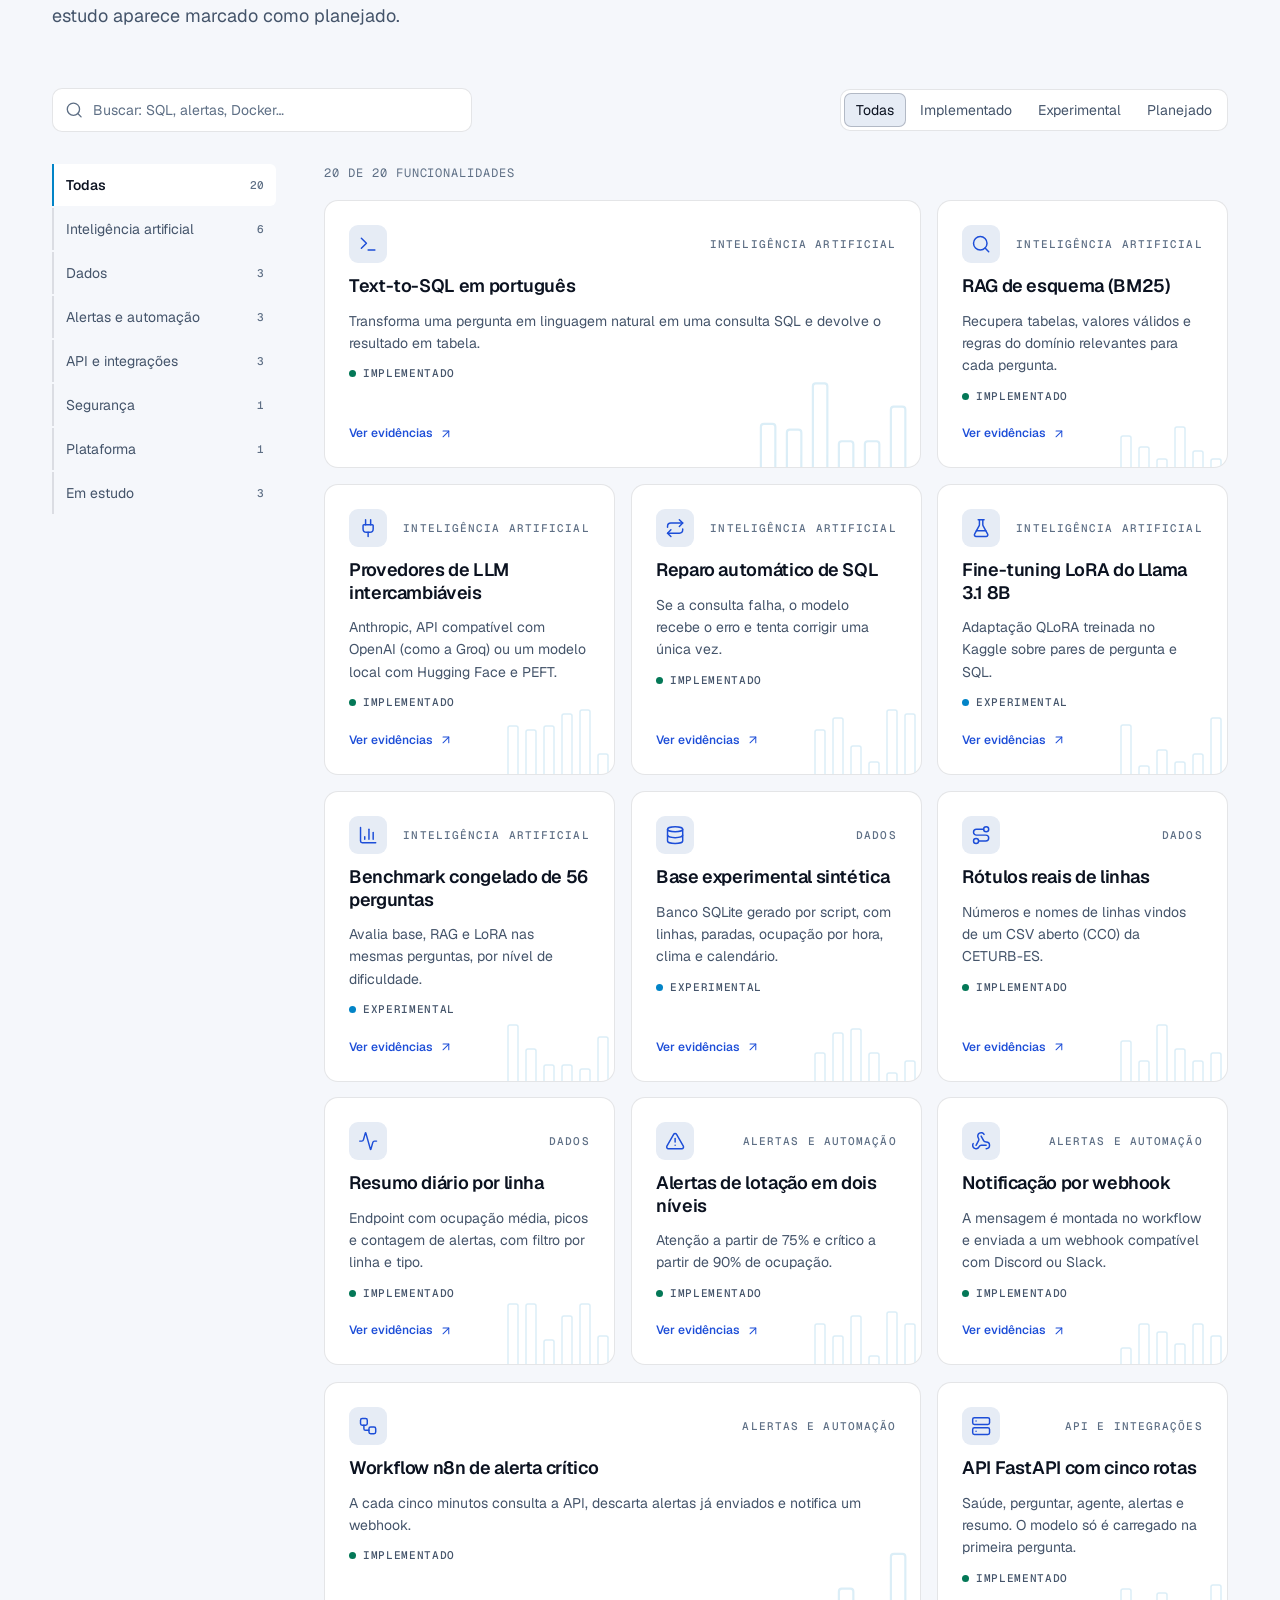
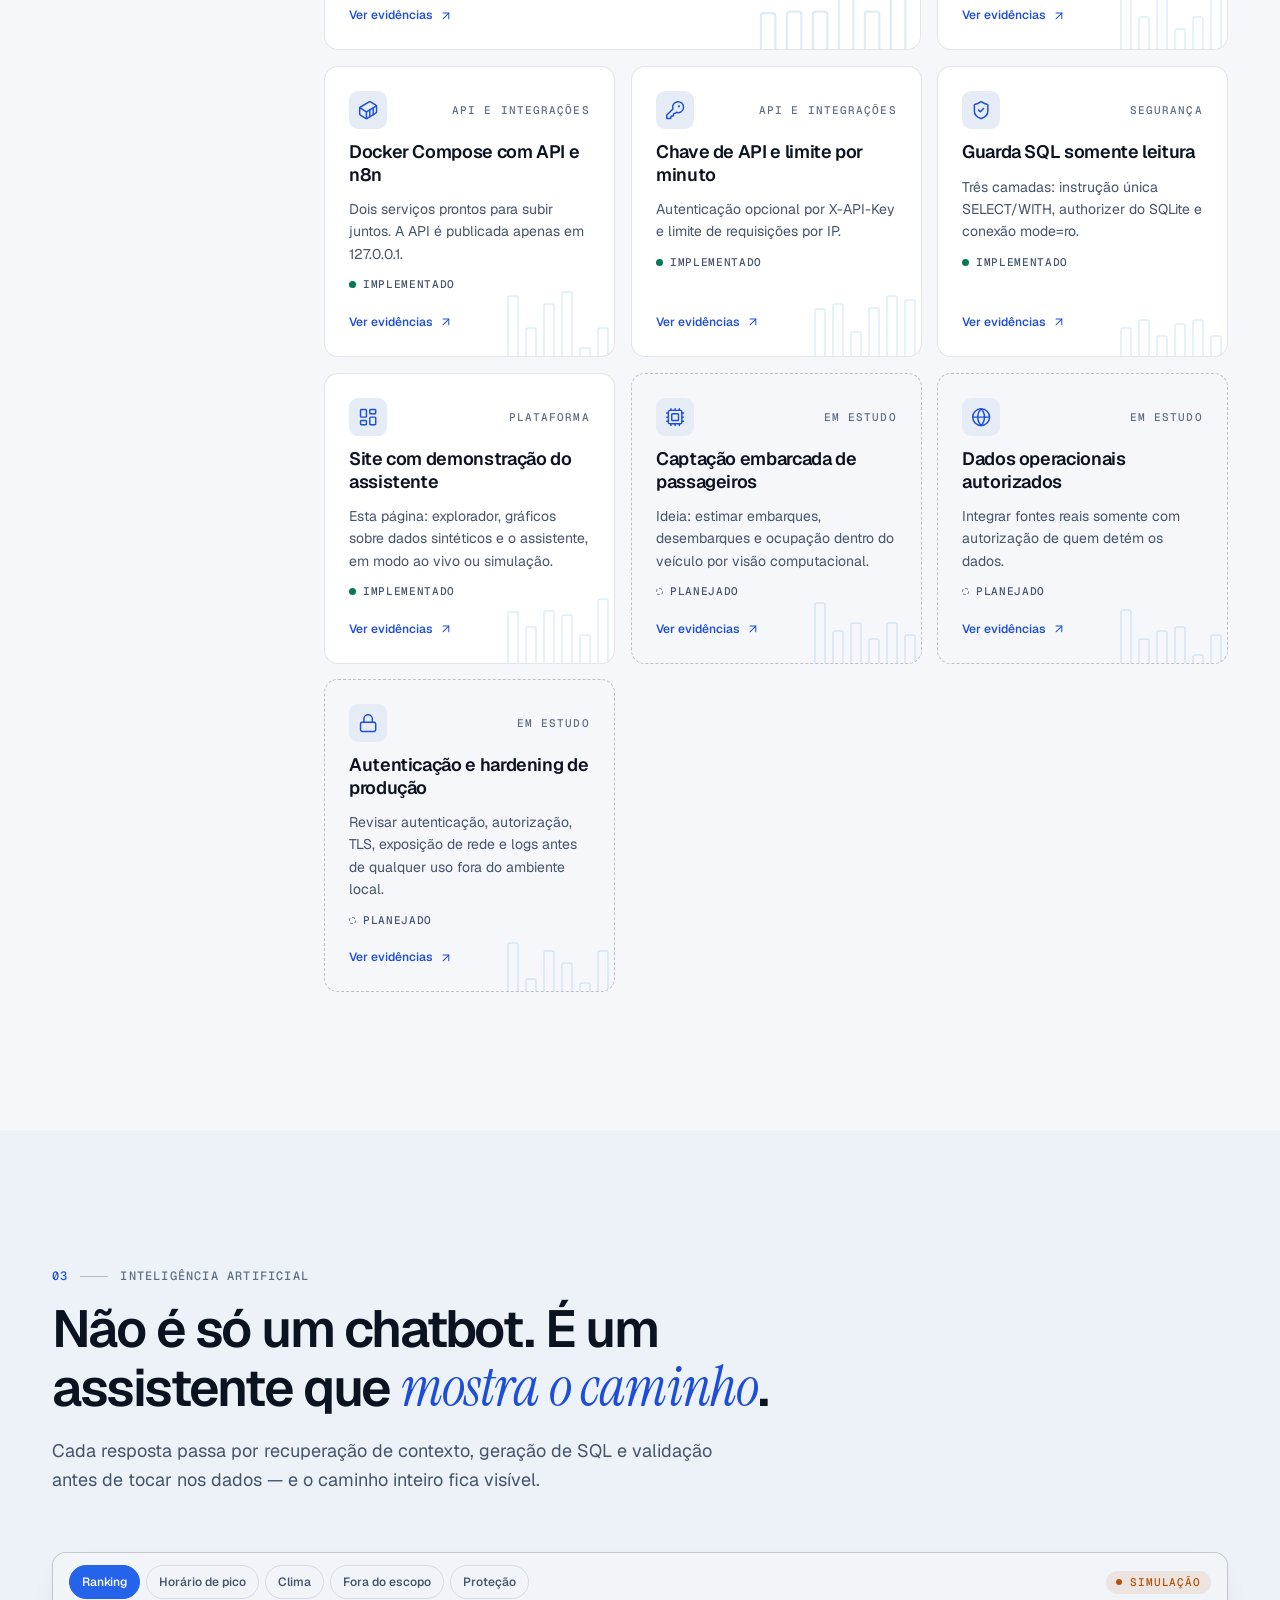
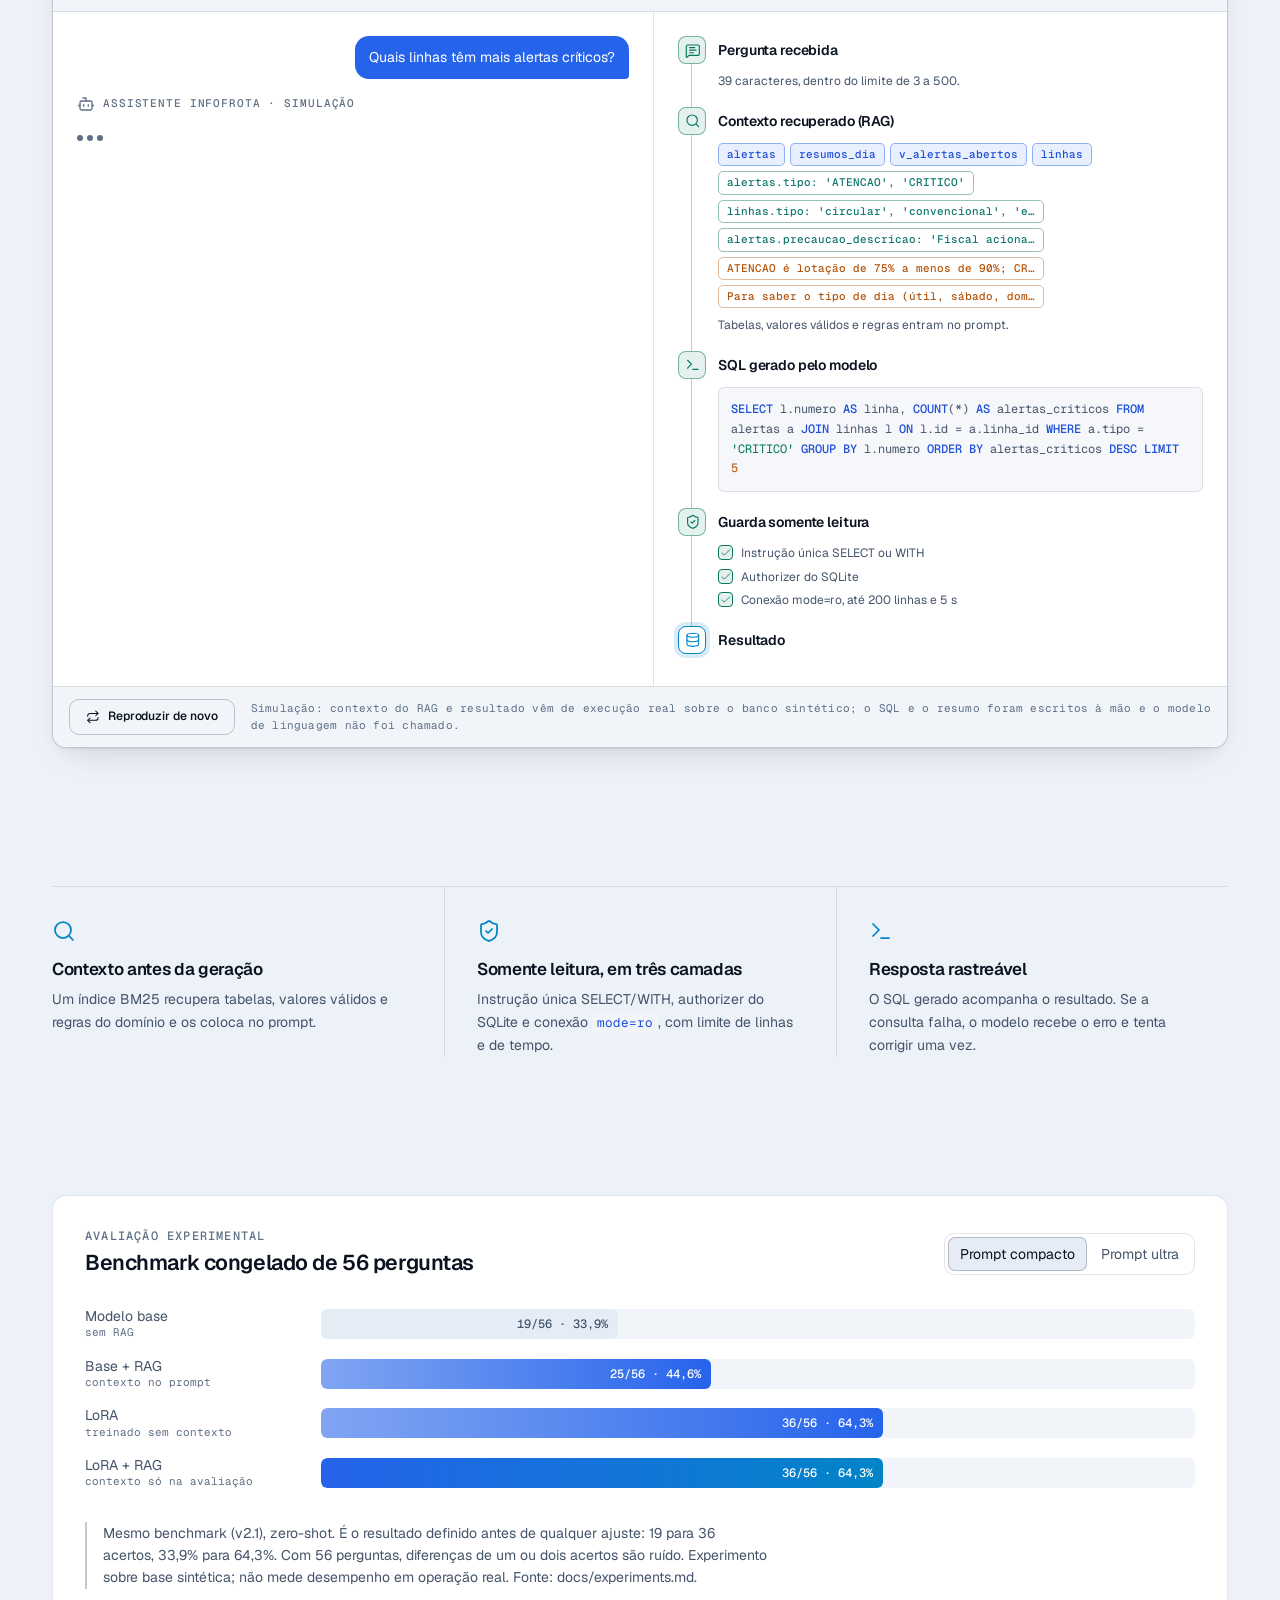
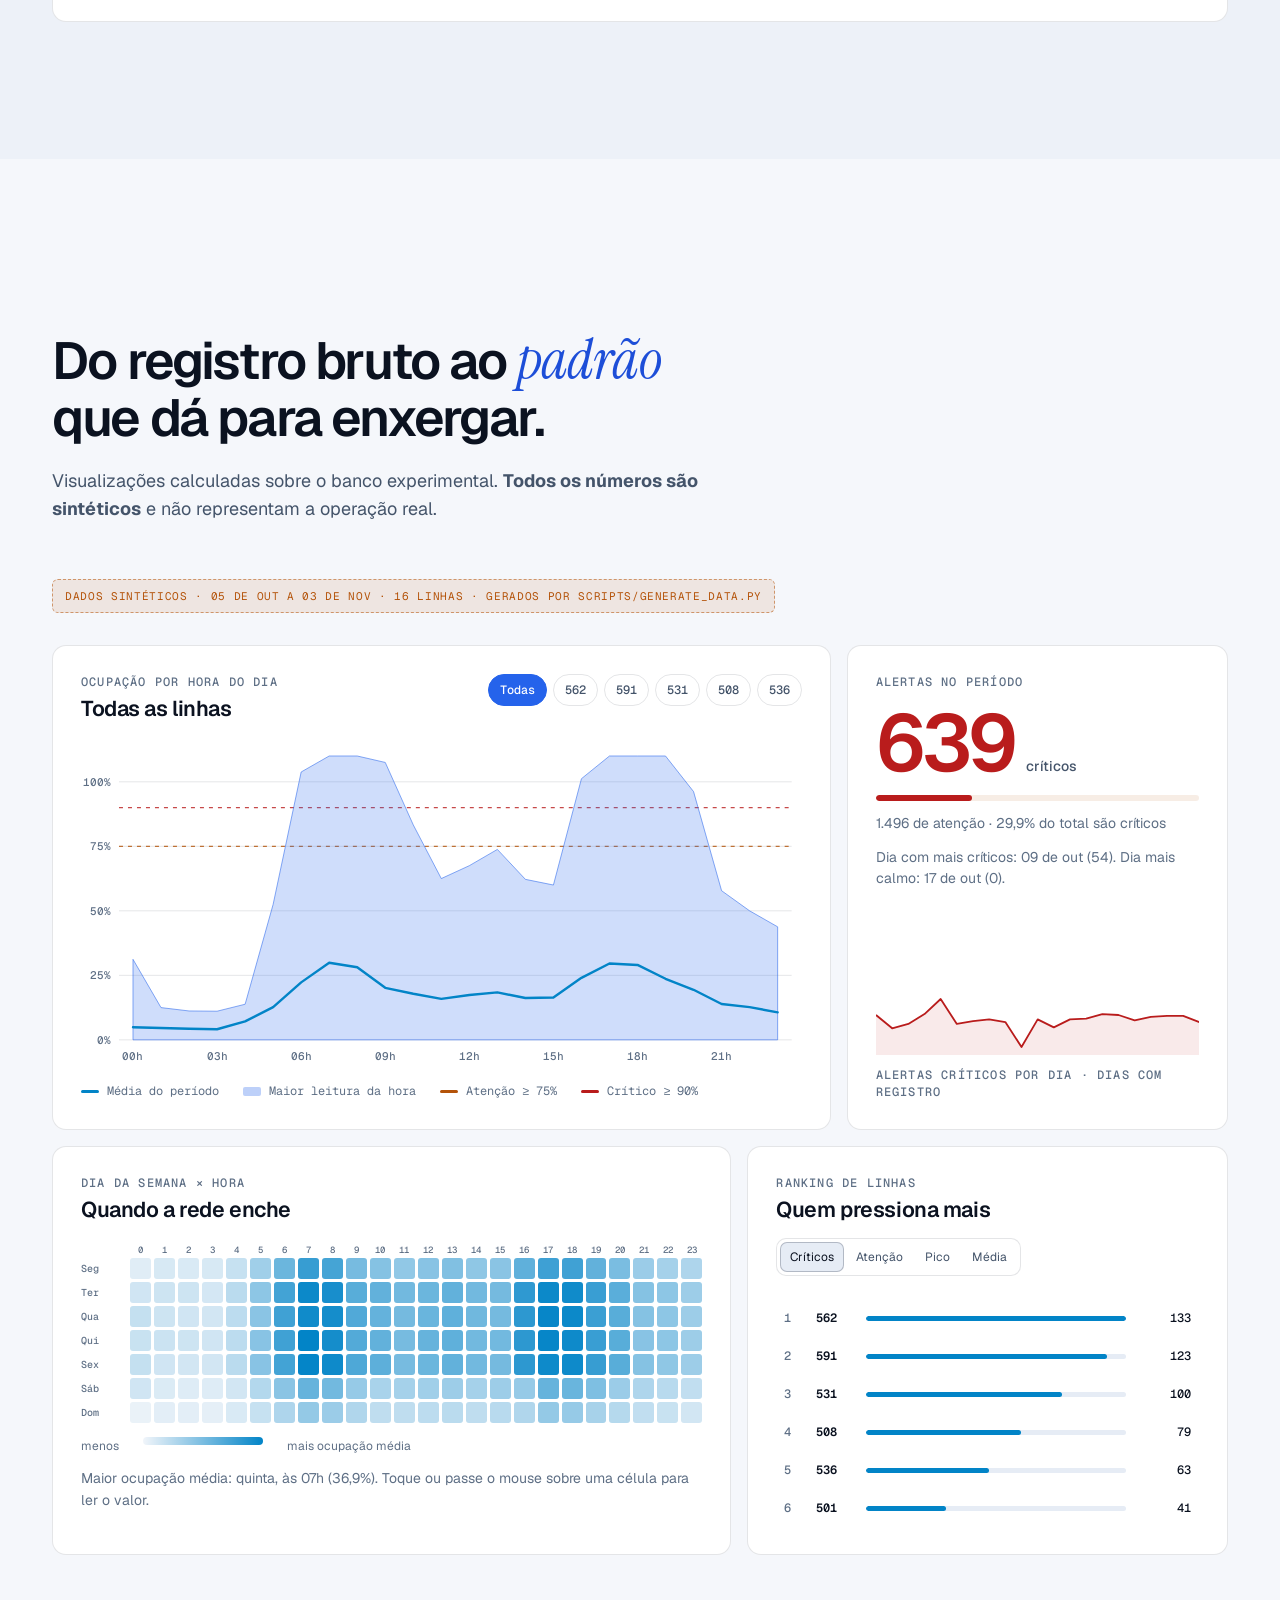
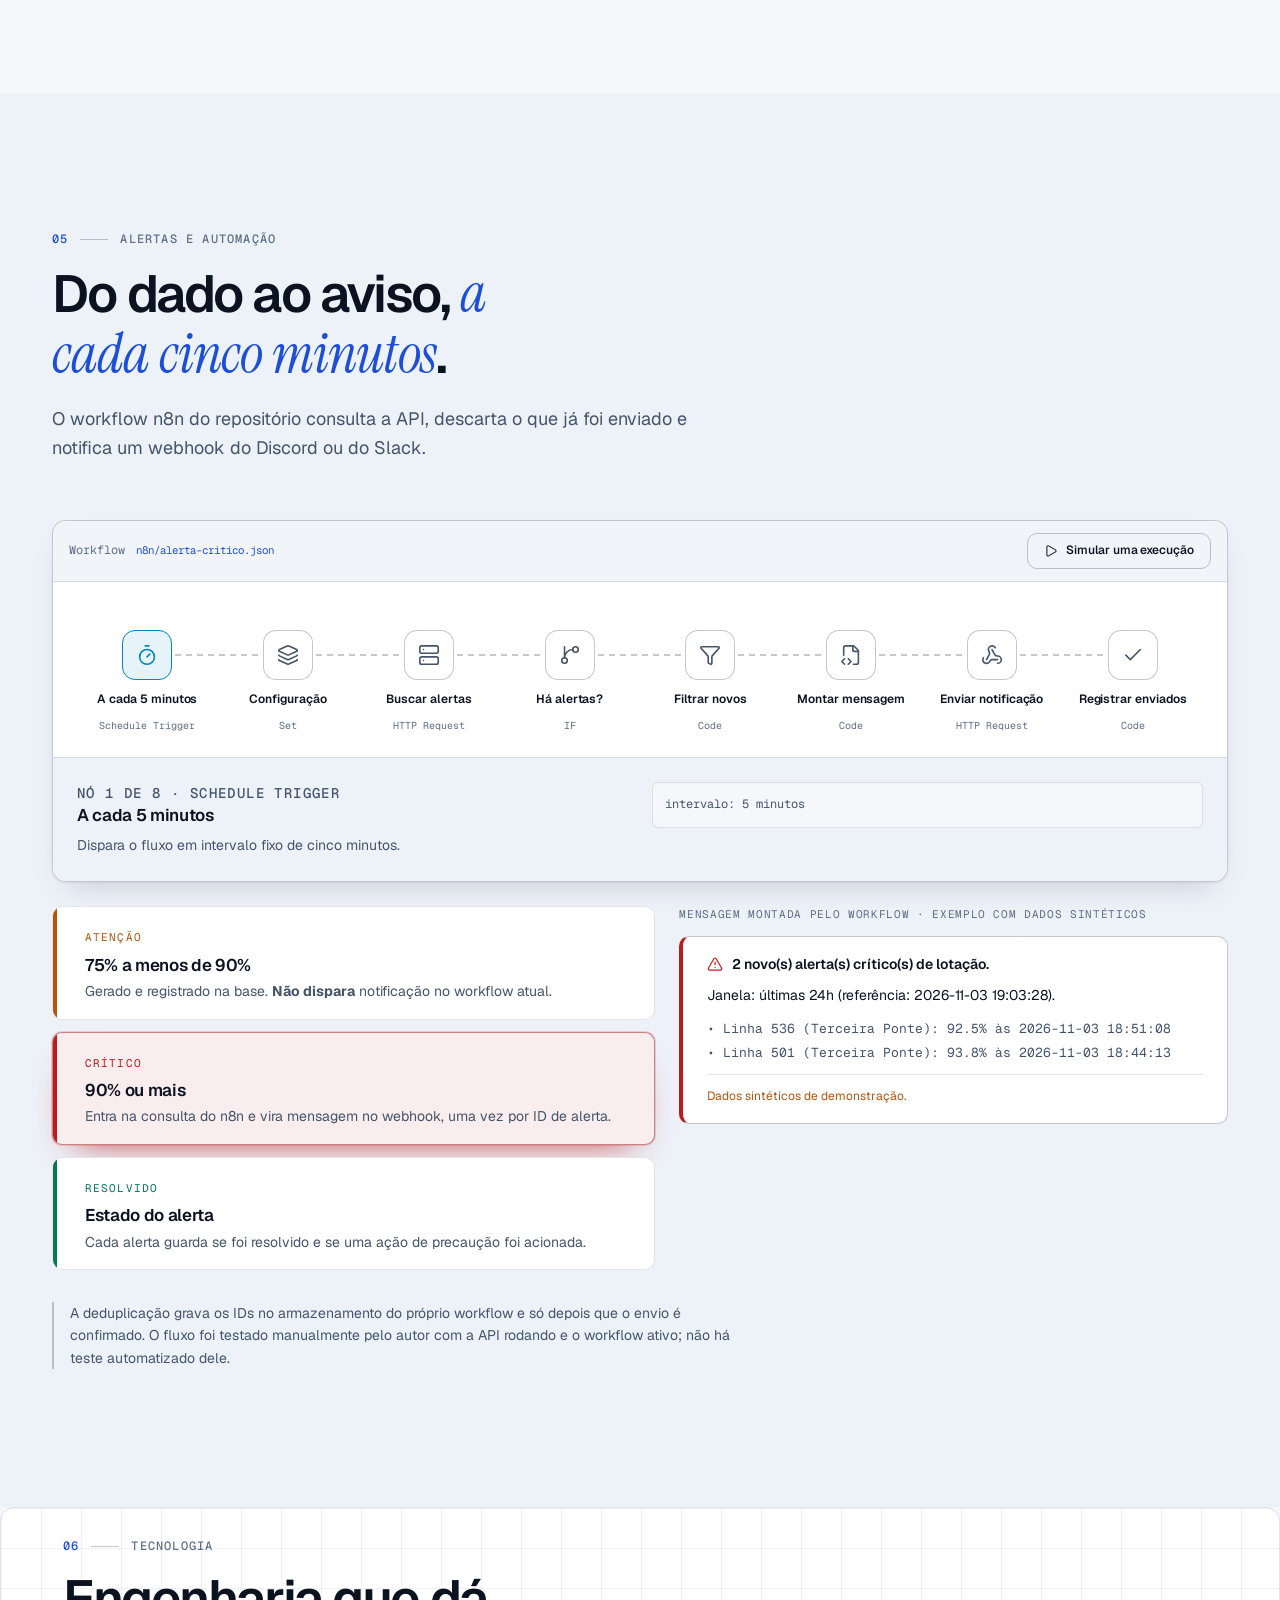
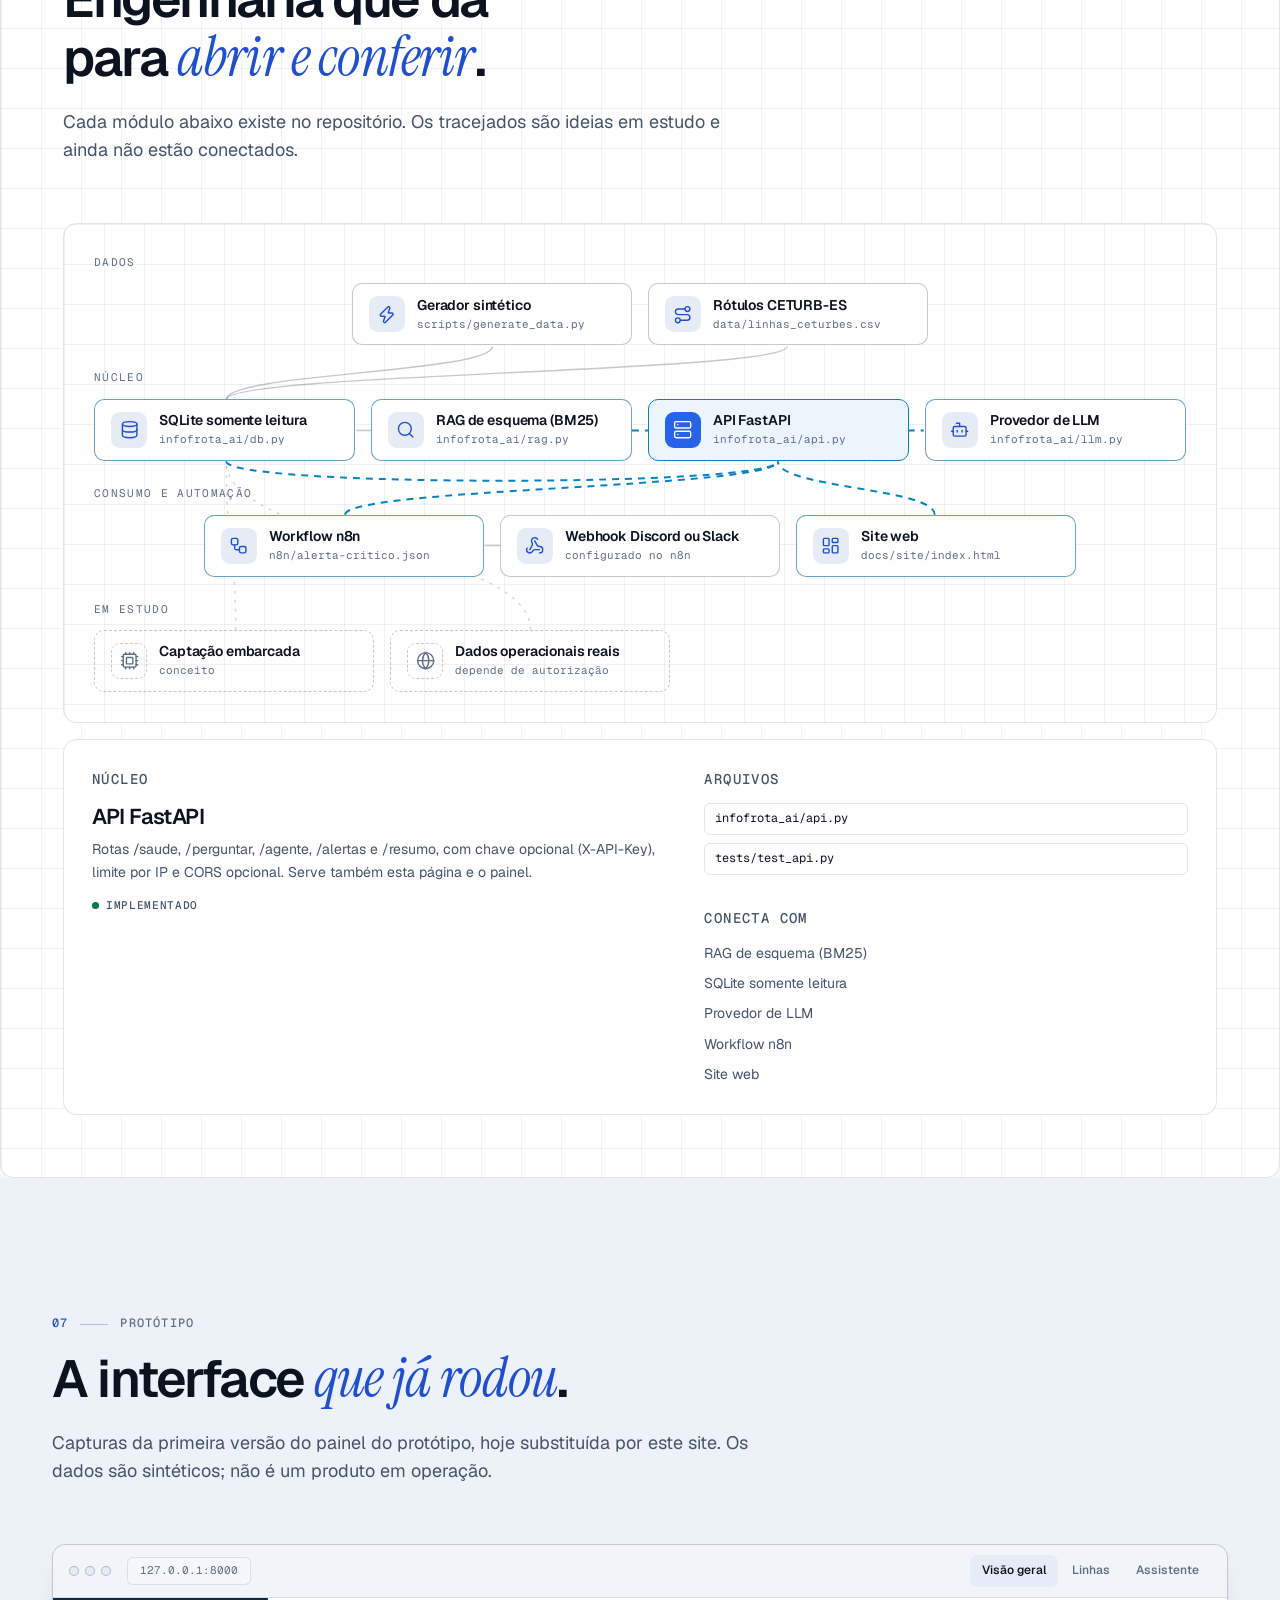
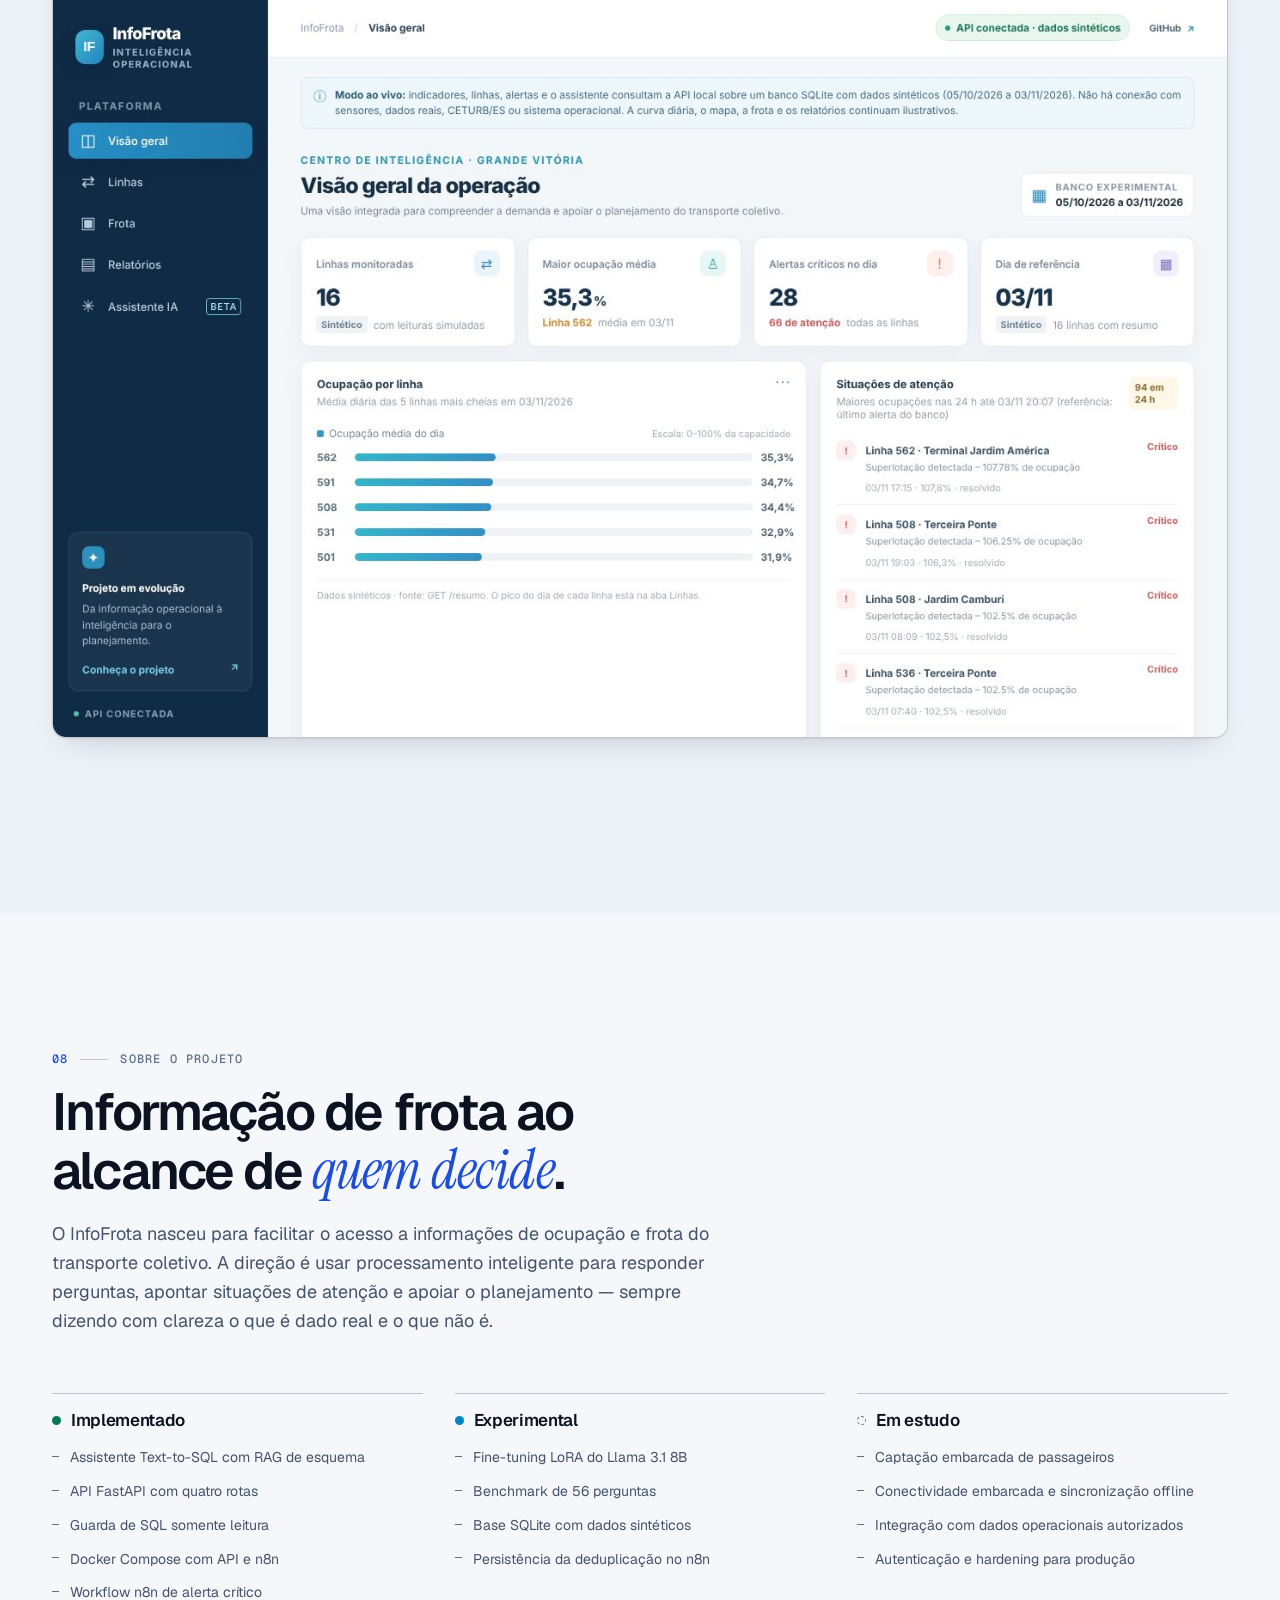
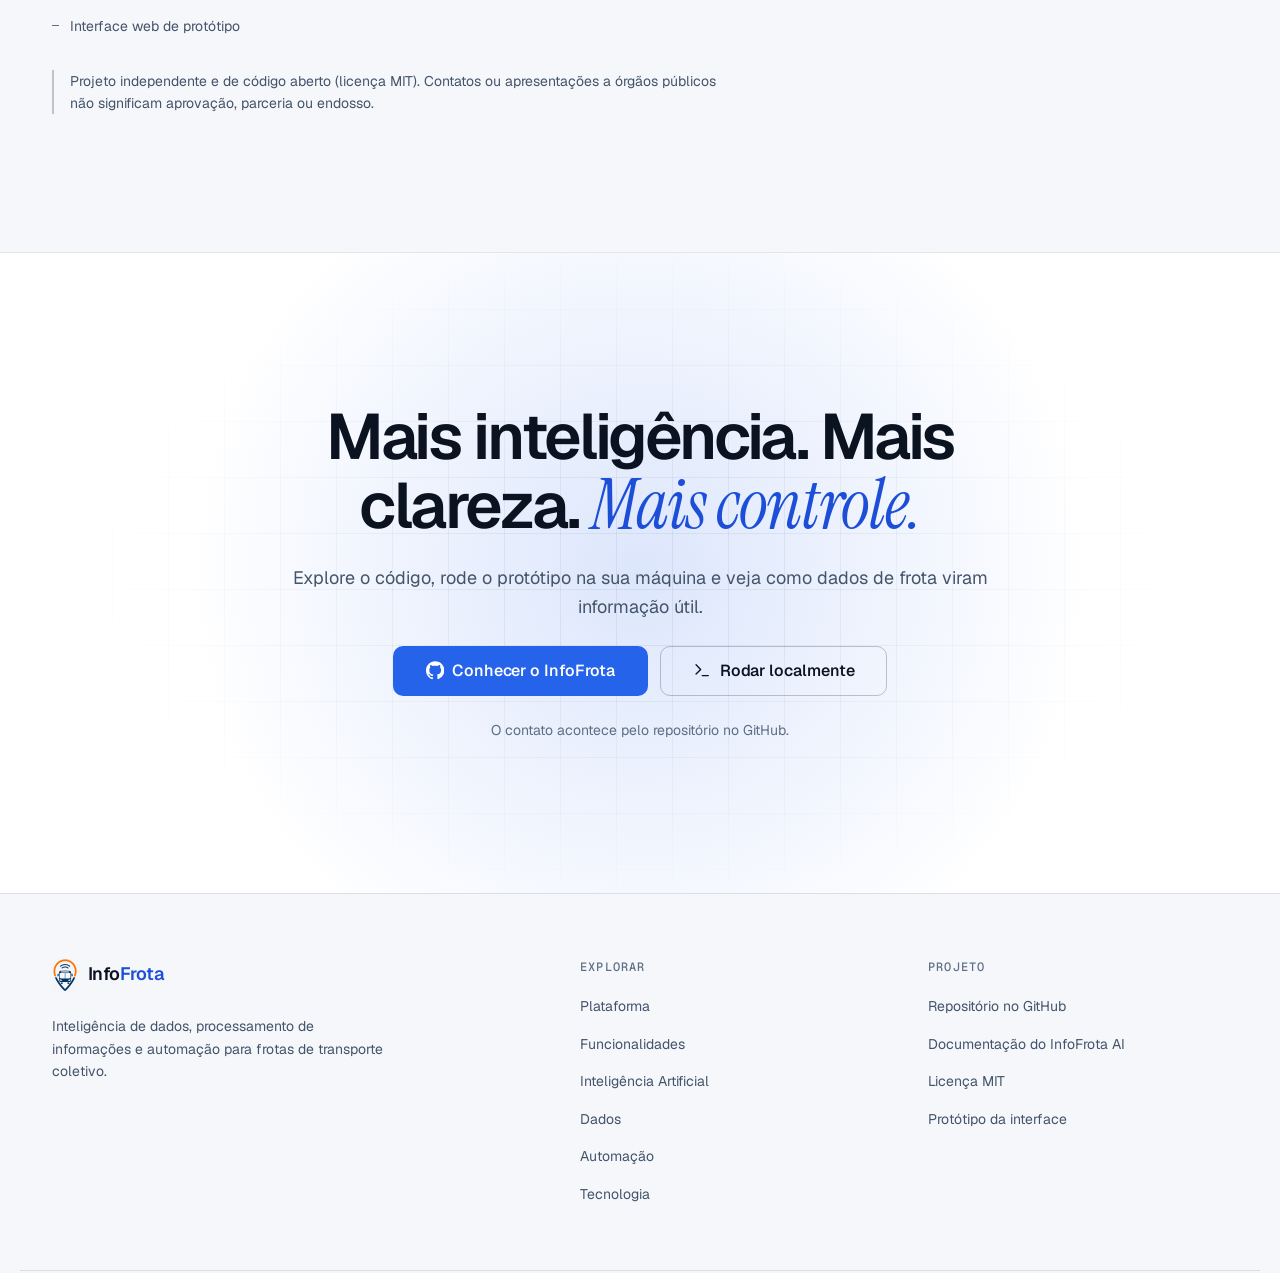
==== commit d2697851: "site com agente MCP" ====
--- a/docs/site/index.html
+++ b/docs/site/index.html
@@ -267,9 +267,15 @@
           <ol class="trace" id="aiTrace" aria-label="Etapas do processamento"></ol>
         </div>
         <form class="console__ask hidden" id="aiForm" novalidate>
-          <label class="sr" for="aiInput">Pergunta ao assistente</label>
-          <input id="aiInput" type="text" minlength="3" maxlength="500" placeholder="Pergunte algo sobre o banco sintético…" autocomplete="off">
-          <button class="btn btn--primary btn--sm" type="submit" id="aiSend">Perguntar</button>
+          <div class="seg seg--sm" id="aiKind" role="group" aria-label="Modo da pergunta">
+            <button type="button" data-kind="unica" aria-pressed="true">Consulta única</button>
+            <button type="button" data-kind="agente" aria-pressed="false">Agente</button>
+          </div>
+          <div class="console__row">
+            <label class="sr" for="aiInput">Pergunta ao assistente</label>
+            <input id="aiInput" type="text" minlength="3" maxlength="500" placeholder="Pergunte algo sobre o banco sintético…" autocomplete="off">
+            <button class="btn btn--primary btn--sm" type="submit" id="aiSend">Perguntar</button>
+          </div>
         </form>
         <div class="console__foot">
           <button class="btn btn--ghost btn--sm" type="button" id="aiReplay"><svg class="icon" aria-hidden="true"><use href="#i-repeat"/></svg>Reproduzir de novo</button>
--- a/docs/site/assets/css/sections.css
+++ b/docs/site/assets/css/sections.css
@@ -206,9 +206,17 @@
 .checks .ok .ck { background: var(--ok-soft); border-color: var(--ok); color: var(--ok); }
 .checks .no .ck { background: var(--crit-soft); border-color: var(--crit); color: var(--crit); }
 .checks .no { color: var(--crit); }
-.console__ask { display: flex; gap: var(--s-2); padding: var(--s-3) var(--s-4); border-top: 1px solid var(--line); }
-.console__ask input { flex: 1; min-width: 0; height: 40px; padding: 0 12px; border: 1px solid var(--line); border-radius: var(--r-2); background: var(--bg); color: var(--text); }
-.console__ask input:focus-visible { border-color: var(--accent-2); }
+.console__ask { display: flex; flex-direction: column; align-items: flex-start; gap: var(--s-2); padding: var(--s-3) var(--s-4); border-top: 1px solid var(--line); }
+.console__row { display: flex; flex-wrap: wrap; gap: var(--s-2); width: 100%; }
+.console__row .btn { flex: 0 0 auto; }
+.console__row input { flex: 1; min-width: 0; height: 40px; padding: 0 12px; border: 1px solid var(--line); border-radius: var(--r-2); background: var(--bg); color: var(--text); }
+.console__row input:focus-visible { border-color: var(--accent-2); }
+.elapsed { margin: 0; font: 500 .8125rem/1.4 var(--mono); color: var(--accent-text); }
+.nota-sint { margin: 0; padding: 8px 10px; border: 1px dashed color-mix(in srgb, var(--warn) 55%, transparent); border-radius: var(--r-1); background: var(--warn-soft); color: var(--warn); font: 500 .6875rem/1.5 var(--mono); }
+.apassos { border: 1px solid var(--line); border-radius: var(--r-1); background: var(--bg); }
+.apassos summary { padding: 8px 10px; cursor: pointer; font-size: var(--fs-xs); font-weight: 600; color: var(--text); }
+.apasso { display: grid; gap: 6px; padding: 0 10px 10px; }
+.apasso p { margin: 0; overflow-wrap: anywhere; }
 .console__foot { display: flex; flex-wrap: wrap; align-items: center; gap: var(--s-3) var(--s-4); padding: var(--s-3) var(--s-4); border-top: 1px solid var(--line); background: var(--surface-2); }
 .console__foot p { flex: 1 1 260px; font-size: .6875rem; line-height: 1.55; color: var(--text-3); letter-spacing: .02em; }
 .ai__facts { display: grid; grid-template-columns: repeat(3, 1fr); margin-top: var(--section-y); border-top: 1px solid var(--line); }
